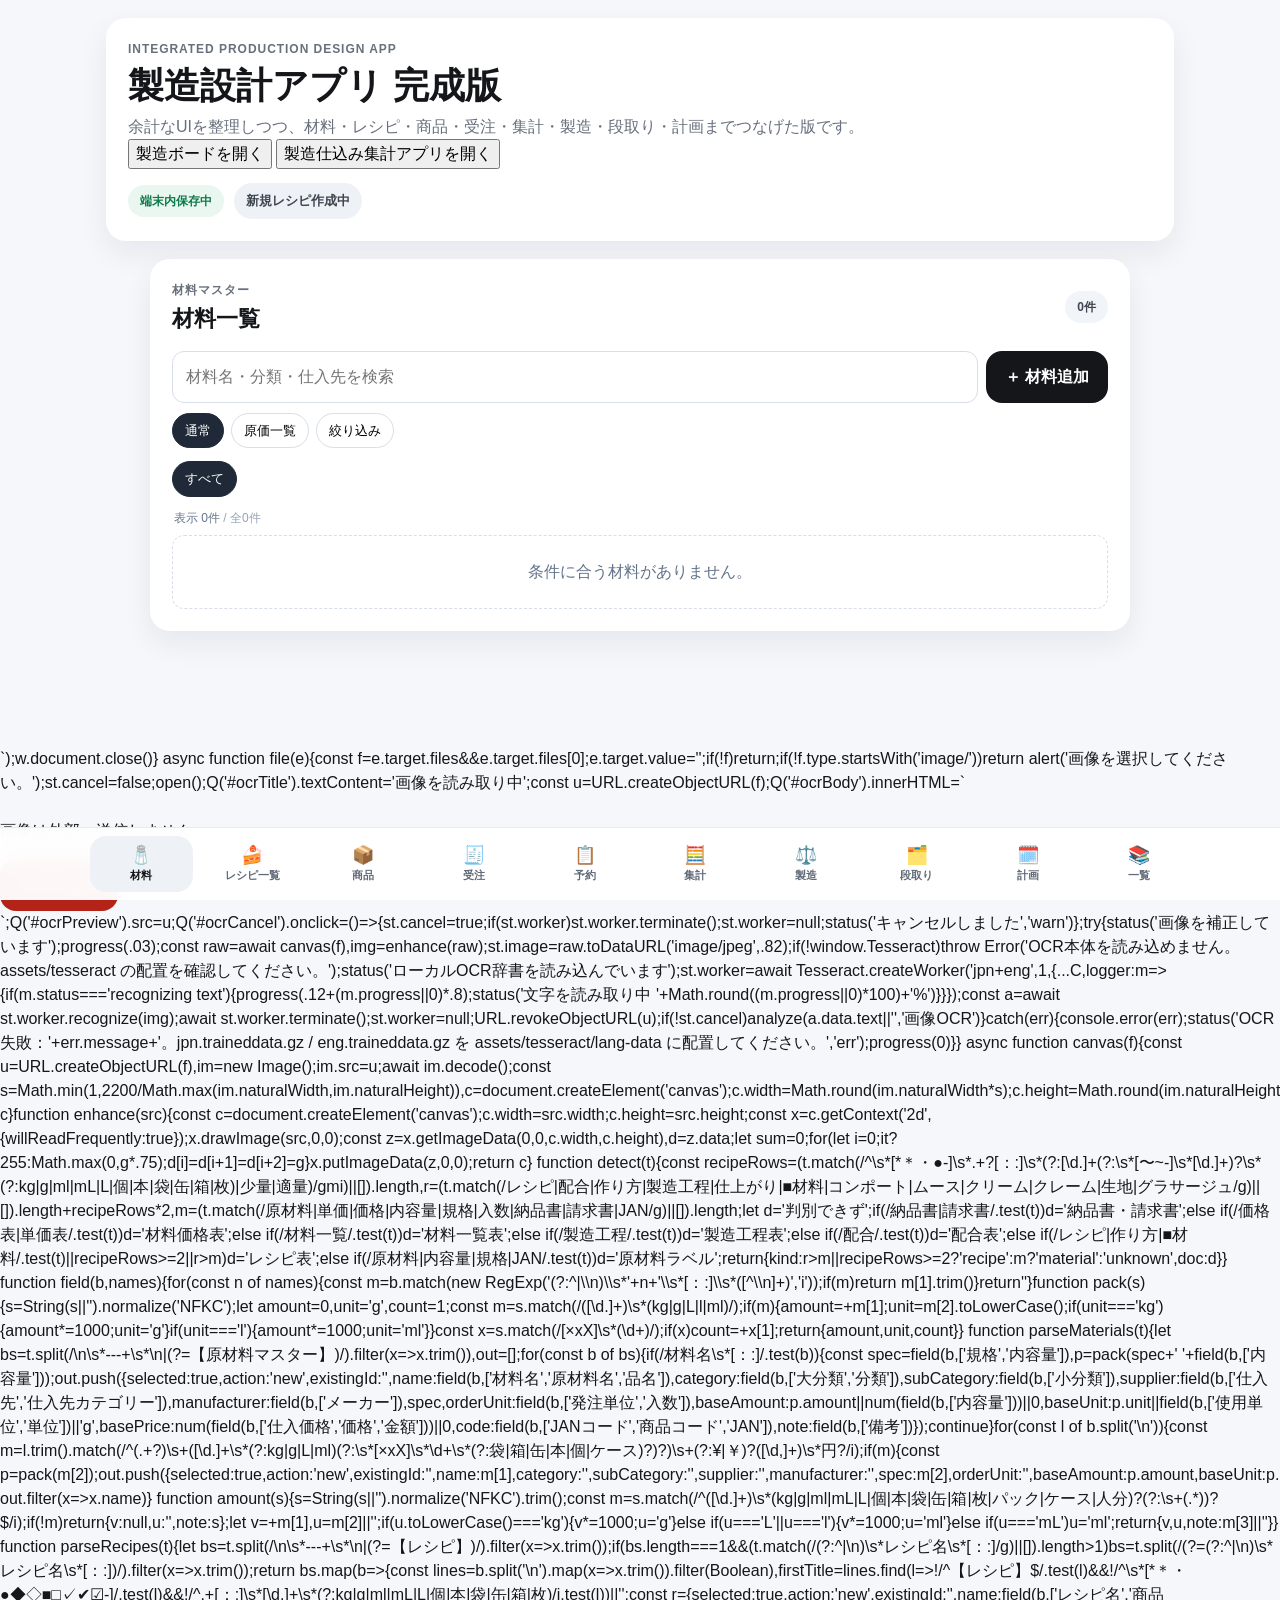
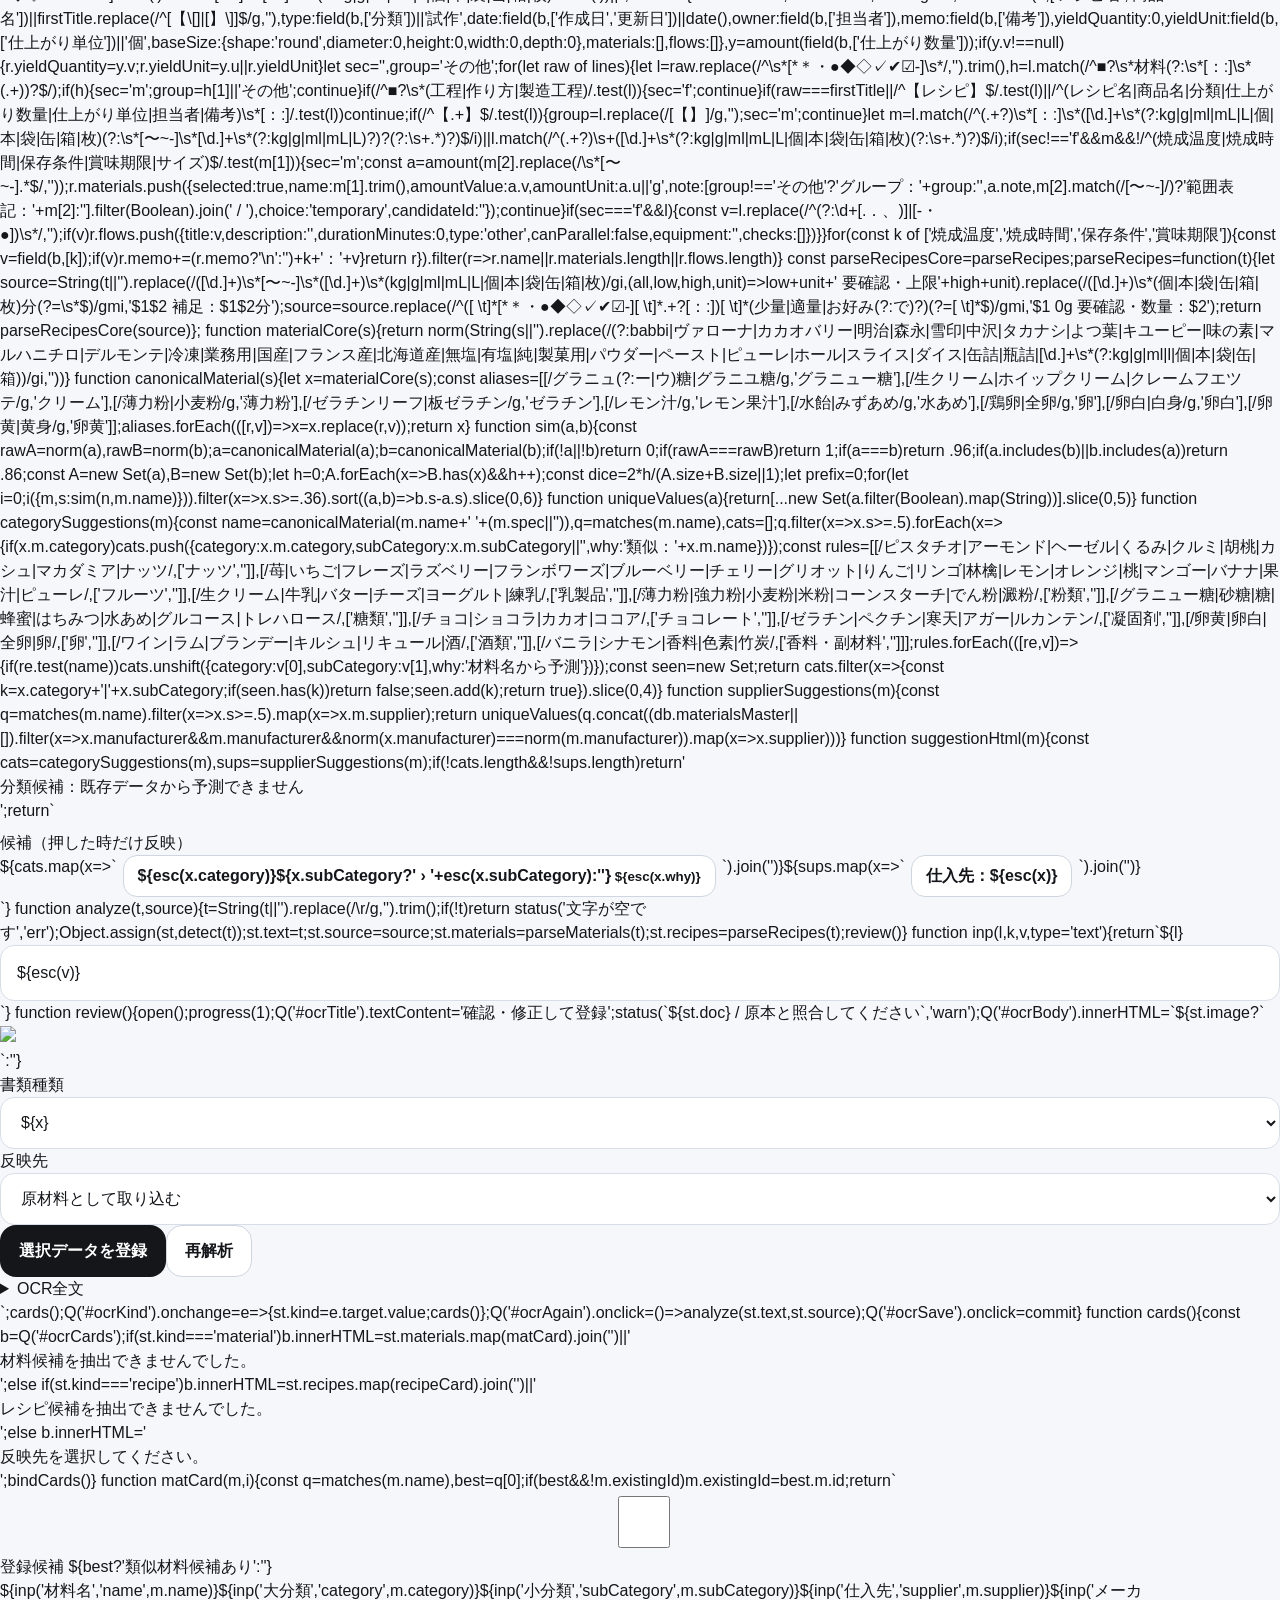
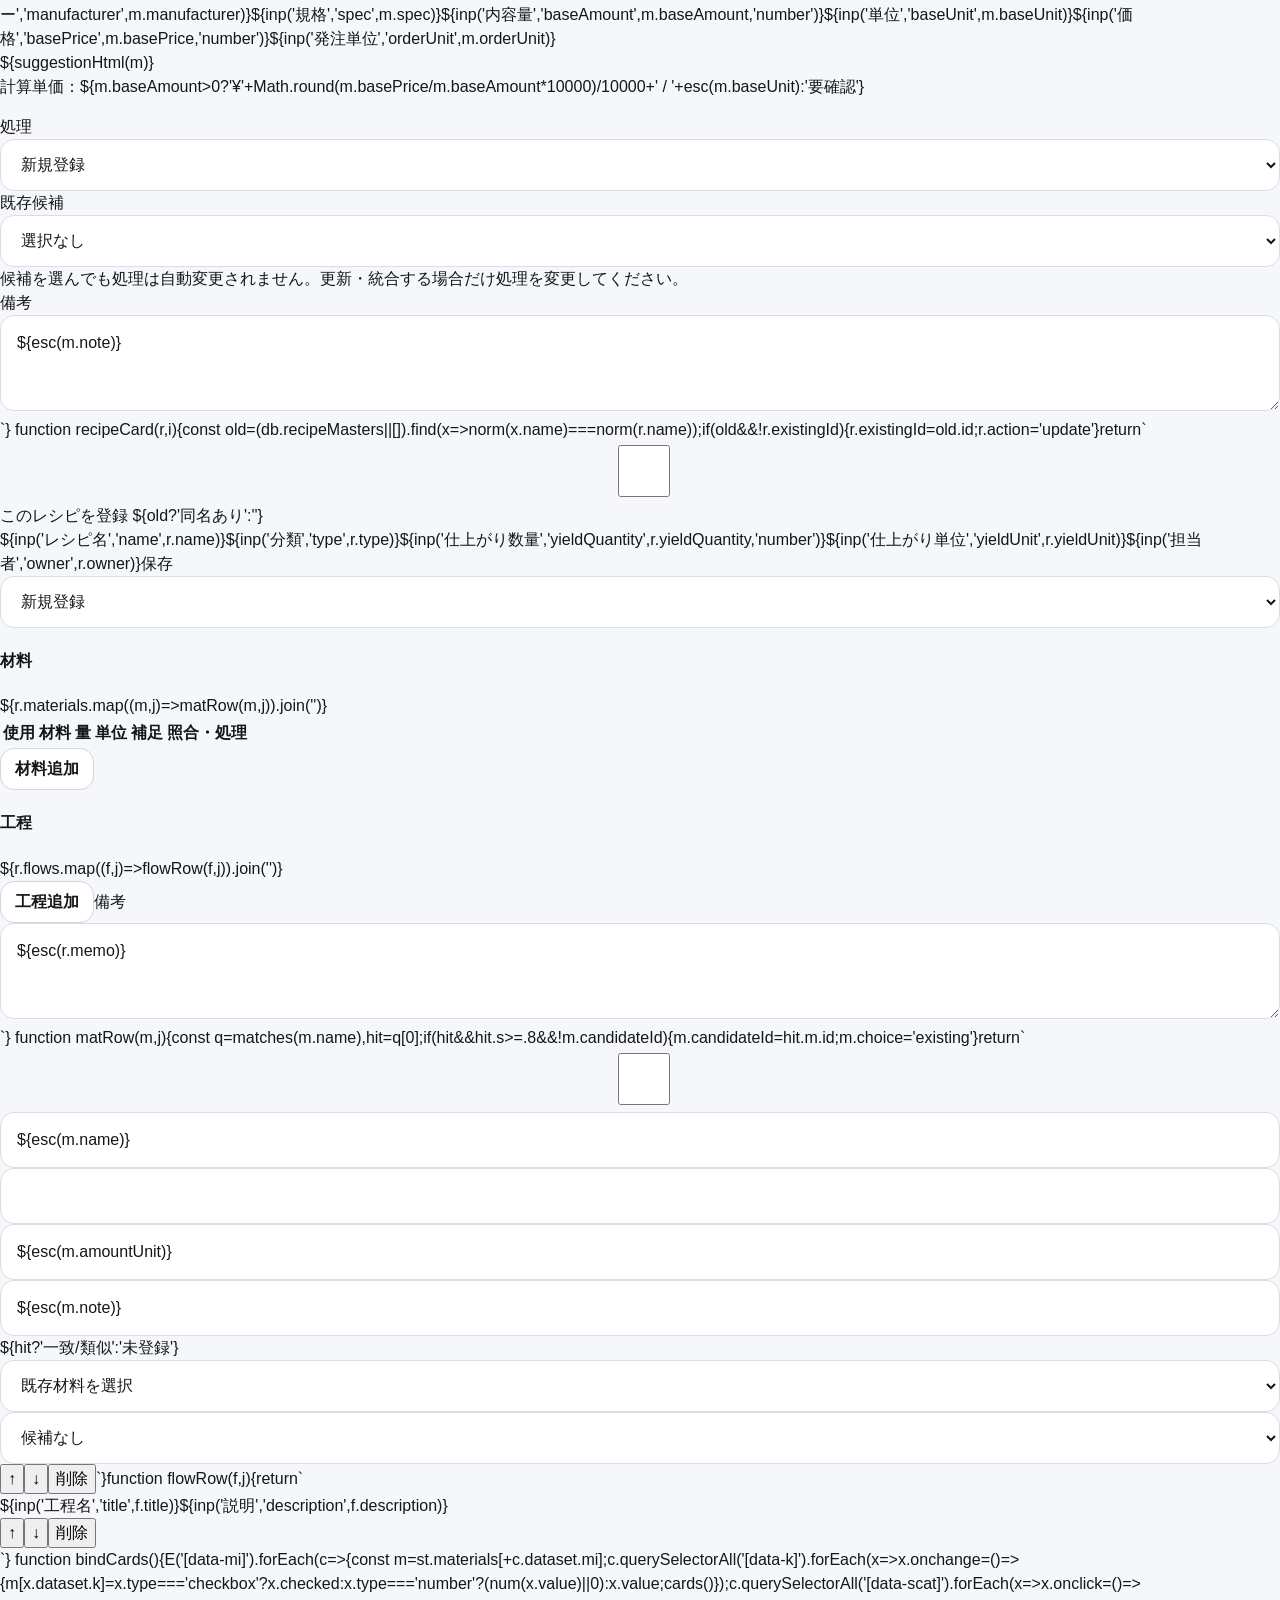
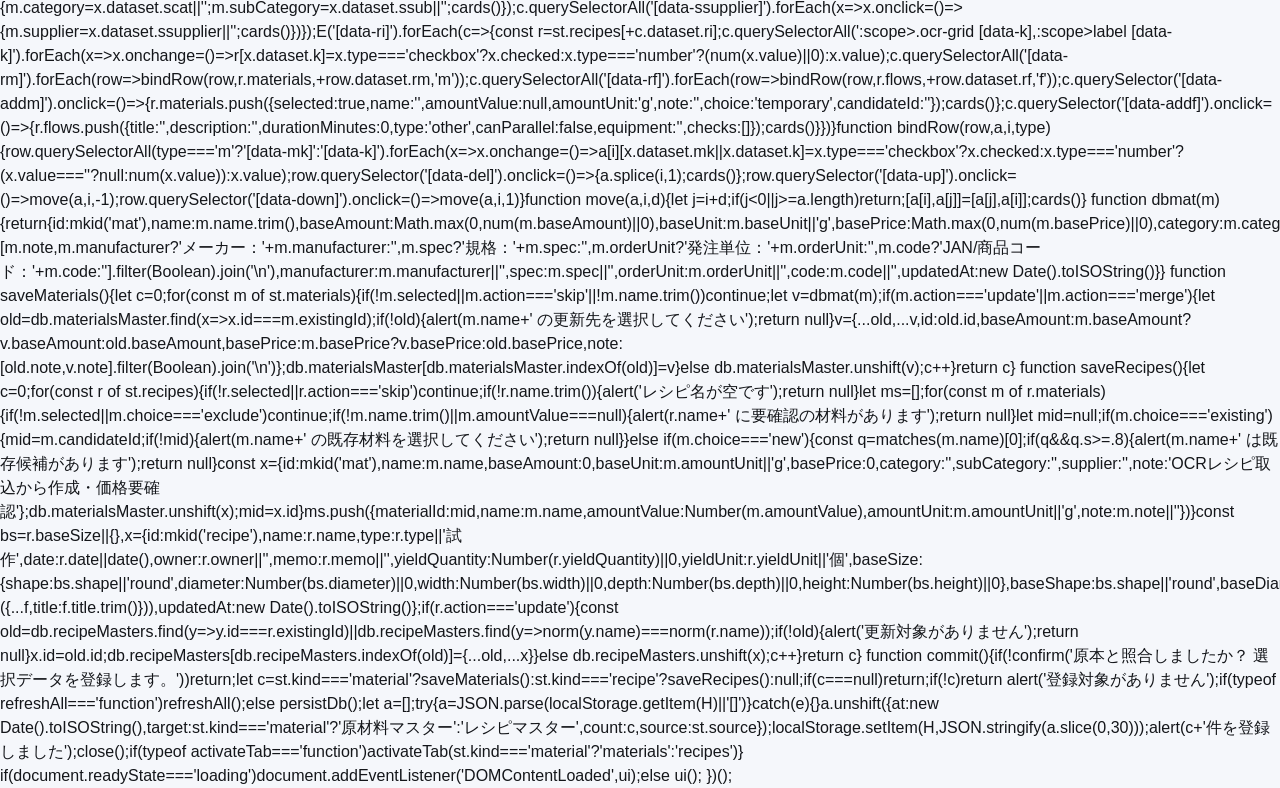
==== index.html @ 1a6e101f "Update index.html" ====
<!DOCTYPE html>

<html lang="ja">
<head>
<meta charset="utf-8"/>
<meta content="width=device-width, initial-scale=1, viewport-fit=cover" name="viewport"/>
<title>製造設計アプリ 完成版</title>
<link href="./assets/css/style.css" rel="stylesheet"/>
<style id="material-master-ui-v2">
.material-master-card{max-width:980px;margin:0 auto}.material-toolbar{display:grid;gap:10px;margin:12px 0 8px}.material-toolbar-top{display:grid;grid-template-columns:minmax(0,1fr) auto;gap:8px}.material-search{width:100%;min-height:44px;border:1px solid var(--line,#d8dee8);border-radius:12px;padding:0 13px;font:inherit;background:#fff}.material-add-btn{white-space:nowrap}.material-quick-row{display:flex;gap:7px;overflow-x:auto;padding-bottom:2px}.material-mode-btn,.material-filter-toggle,.material-category-chip{border:1px solid var(--line,#d8dee8);background:#fff;border-radius:999px;padding:7px 12px;font:inherit;font-size:13px;white-space:nowrap}.material-mode-btn.is-active,.material-category-chip.is-active{background:#1f2937;color:#fff;border-color:#1f2937}.material-category-chips{display:flex;gap:6px;overflow-x:auto;padding:1px 0 4px;-webkit-overflow-scrolling:touch}.material-advanced-filters{display:grid;grid-template-columns:repeat(3,minmax(0,1fr));gap:8px;padding:10px;border:1px solid var(--line,#d8dee8);border-radius:12px;background:#f8fafc}.material-advanced-filters.is-hidden{display:none}.material-result-line{min-height:22px;font-size:12px;color:#64748b;margin:4px 2px}.material-compact-list{display:grid;gap:5px}.material-compact-row{display:grid;grid-template-columns:minmax(0,1fr) auto auto;align-items:center;gap:8px;min-height:42px;padding:7px 8px 7px 11px;border:1px solid var(--line,#e2e8f0);border-radius:10px;background:#fff;cursor:pointer}.material-compact-row:active{background:#f8fafc}.material-row-name{min-width:0;font-weight:700;font-size:14px;overflow:hidden;text-overflow:ellipsis;white-space:nowrap}.material-row-cost{font-size:12px;font-variant-numeric:tabular-nums;color:#475569;text-align:right;white-space:nowrap}.material-compact-row.cost-mode .material-row-cost{font-size:14px;font-weight:800;color:#111827}.material-delete-btn{border:0;background:transparent;color:#b91c1c;font:inherit;font-size:12px;padding:7px 5px;cursor:pointer}.material-editor-modal{display:none;position:fixed;inset:0;z-index:9000}.material-editor-modal.is-open{display:block}.material-editor-backdrop{position:absolute;inset:0;background:rgba(15,23,42,.48)}.material-editor-sheet{position:absolute;left:0;right:0;bottom:0;margin:0 auto;width:min(720px,100%);max-height:88vh;overflow:auto;border-radius:20px 20px 0 0;padding:16px 16px calc(20px + env(safe-area-inset-bottom));box-sizing:border-box;box-shadow:0 -14px 35px rgba(15,23,42,.18)}.material-editor-head{display:flex;justify-content:space-between;gap:10px;align-items:flex-start;position:sticky;top:-16px;z-index:2;background:inherit;padding:16px 0 8px}.material-editor-actions{display:grid;grid-template-columns:1fr 1fr;gap:8px;position:sticky;bottom:calc(-20px - env(safe-area-inset-bottom));background:inherit;padding:10px 0 calc(20px + env(safe-area-inset-bottom));margin-top:8px}.material-empty{padding:24px;text-align:center;color:#64748b;border:1px dashed var(--line,#d8dee8);border-radius:12px}.material-cost-missing{color:#b45309}.material-count-muted{color:#94a3b8}.material-master-heading{align-items:center}@media(max-width:640px){.material-toolbar-top{grid-template-columns:1fr}.material-add-btn{width:100%}.material-advanced-filters{grid-template-columns:1fr}.material-compact-row{grid-template-columns:minmax(0,1fr) auto auto}.material-editor-sheet{max-height:92vh}}
</style>
<style id="recipe-master-ui-v2">
.recipe-list-card{max-width:980px;margin:0 auto;grid-column:1/-1}.recipe-toolbar{display:grid;gap:10px;margin:12px 0 8px}.recipe-toolbar-top{display:grid;grid-template-columns:minmax(0,1fr) auto;gap:8px}.recipe-search{width:100%;min-height:44px;border:1px solid var(--line,#d8dee8);border-radius:12px;padding:0 13px;font:inherit;background:#fff}.recipe-add-btn{white-space:nowrap}.recipe-type-chips{display:flex;gap:6px;overflow-x:auto;padding:1px 0 4px;-webkit-overflow-scrolling:touch}.recipe-type-chip,.recipe-filter-toggle{border:1px solid var(--line,#d8dee8);background:#fff;border-radius:999px;padding:7px 12px;font:inherit;font-size:13px;white-space:nowrap}.recipe-type-chip.is-active{background:#1f2937;color:#fff;border-color:#1f2937}.recipe-advanced-filters{display:grid;grid-template-columns:repeat(4,minmax(0,1fr));gap:8px;padding:10px;border:1px solid var(--line,#d8dee8);border-radius:12px;background:#f8fafc}.recipe-advanced-filters.is-hidden{display:none}.recipe-result-line{min-height:22px;font-size:12px;color:#64748b;margin:4px 2px}.recipe-compact-list{display:grid;gap:5px}.recipe-compact-row{display:grid;grid-template-columns:minmax(0,1fr) auto auto;align-items:center;gap:8px;min-height:48px;padding:7px 8px 7px 11px;border:1px solid var(--line,#e2e8f0);border-radius:10px;background:#fff;cursor:pointer}.recipe-compact-row:active{background:#f8fafc}.recipe-row-main{min-width:0}.recipe-row-name{font-weight:750;font-size:14px;overflow:hidden;text-overflow:ellipsis;white-space:nowrap}.recipe-row-meta{font-size:11px;color:#64748b;overflow:hidden;text-overflow:ellipsis;white-space:nowrap;margin-top:2px}.recipe-row-cost{font-size:12px;font-variant-numeric:tabular-nums;color:#334155;text-align:right;white-space:nowrap}.recipe-delete-btn{border:0;background:transparent;color:#b91c1c;font:inherit;font-size:12px;padding:7px 5px;cursor:pointer}.recipe-empty{padding:24px;text-align:center;color:#64748b;border:1px dashed var(--line,#d8dee8);border-radius:12px}.recipe-count-muted{color:#94a3b8}.recipe-dup-badge{display:inline-block;margin-left:6px;padding:1px 5px;border-radius:999px;background:#fff7ed;color:#c2410c;font-size:10px;font-weight:700}.recipe-editor-modal{display:none;position:fixed;inset:0;z-index:9050}.recipe-editor-modal.is-open{display:block}.recipe-editor-backdrop{position:absolute;inset:0;background:rgba(15,23,42,.52)}.recipe-editor-sheet{position:absolute;left:0;right:0;bottom:0;margin:0 auto;width:min(920px,100%);max-height:94vh;overflow:auto;border-radius:20px 20px 0 0;padding:14px 14px calc(22px + env(safe-area-inset-bottom));box-sizing:border-box;background:var(--bg,#f6f7f9);box-shadow:0 -14px 35px rgba(15,23,42,.2)}.recipe-editor-head{display:flex;align-items:flex-start;justify-content:space-between;gap:10px;position:sticky;top:-14px;z-index:5;background:var(--bg,#f6f7f9);padding:14px 0 10px}.recipe-editor-body{display:grid;grid-template-columns:repeat(2,minmax(0,1fr));gap:12px}.recipe-editor-body>.card:nth-child(3){grid-column:1/-1}.recipe-editor-body>.card{margin:0}.recipe-editor-title{min-width:0}.recipe-editor-title h2{overflow:hidden;text-overflow:ellipsis;white-space:nowrap;max-width:65vw}.recipe-modal-close{white-space:nowrap}@media(max-width:720px){.recipe-toolbar-top{grid-template-columns:1fr}.recipe-add-btn{width:100%}.recipe-advanced-filters{grid-template-columns:1fr 1fr}.recipe-editor-body{grid-template-columns:1fr}.recipe-editor-body>.card:nth-child(3){grid-column:auto}.recipe-compact-row{grid-template-columns:minmax(0,1fr) auto auto}.recipe-editor-sheet{max-height:96vh;padding-left:10px;padding-right:10px}.recipe-editor-title h2{max-width:68vw}}@media(max-width:430px){.recipe-advanced-filters{grid-template-columns:1fr}.recipe-row-cost{font-size:11px}}
</style>
<style id="recipe-v5-force-css">
[data-tab="recipes"] .recipe-mode-note{display:inline-block;margin-top:6px;padding:4px 8px;border-radius:999px;background:#e8f1ff;color:#2457a6;font-size:11px;font-weight:700}
[data-tab="recipes"] .recipe-list-card{display:block!important;width:100%!important;max-width:none!important}
#recipeEditorModal:not(.is-open){display:none!important}
#recipeEditorModal.is-open{display:block!important}
@media(max-width:720px){[data-tab="recipes"] .section-heading{align-items:flex-start}.recipe-row-meta{white-space:normal}.recipe-compact-row{grid-template-columns:minmax(0,1fr) auto}.recipe-delete-btn{grid-column:2;grid-row:1/3}.recipe-row-cost{grid-column:1;justify-self:start}}
</style><style id="recipe-material-nav-v6-style">
/* v6: レシピ編集全体は通常表示、材料の追加/編集だけナビ化 */
[data-tab="recipes"] .layout-grid.two-cols{align-items:start}
.recipe-material-compact-list{display:grid;gap:4px}
.recipe-material-row{display:grid;grid-template-columns:minmax(0,1fr) auto auto auto;gap:8px;align-items:center;min-height:40px;padding:5px 7px 5px 10px;border:1px solid var(--line,#e2e8f0);border-radius:9px;background:#fff;cursor:pointer}
.recipe-material-row:active{background:#f8fafc}
.recipe-material-name{min-width:0;font-size:14px;font-weight:750;overflow:hidden;text-overflow:ellipsis;white-space:nowrap}
.recipe-material-amount,.recipe-material-cost{font-size:12px;white-space:nowrap;color:#475569;font-variant-numeric:tabular-nums}
.recipe-material-delete{border:0;background:transparent;color:#b91c1c;font:inherit;font-size:11px;padding:6px 4px;cursor:pointer}
.recipe-material-nav{display:none;position:fixed;inset:0;z-index:9300;background:var(--bg,#f6f7f9);overflow:auto;-webkit-overflow-scrolling:touch}
.recipe-material-nav.is-open{display:block}
.recipe-material-nav-sheet{width:min(680px,100%);min-height:100%;margin:0 auto;padding:0 12px calc(24px + env(safe-area-inset-bottom));box-sizing:border-box;background:var(--bg,#f6f7f9)}
.recipe-material-nav-head{position:sticky;top:0;z-index:4;display:grid;grid-template-columns:auto 1fr;align-items:center;gap:10px;padding:10px 0 9px;background:var(--bg,#f6f7f9);border-bottom:1px solid var(--line,#e2e8f0)}
.recipe-material-nav-head h2{margin:0;font-size:18px}
.recipe-material-nav-kicker{font-size:11px;color:#64748b;margin-bottom:1px}
.recipe-material-nav-back{border:1px solid var(--line,#d8dee8);background:#fff;border-radius:10px;min-height:38px;padding:0 11px;font:inherit;font-weight:700}
#recipeMaterialNav #recipeMaterialFormCard{display:block!important;margin:12px 0 0;padding:12px;border-radius:12px}
#recipeMaterialNav .stack-form{gap:10px}
#recipeMaterialNav .field{margin:0}
#recipeMaterialNav .inline-actions{position:sticky;bottom:0;margin:10px -12px -12px;padding:10px 12px calc(10px + env(safe-area-inset-bottom));background:linear-gradient(to bottom,rgba(246,247,249,.92),var(--bg,#f6f7f9) 30%)}
@media(max-width:720px){
  [data-tab="recipes"] .layout-grid.two-cols{grid-template-columns:1fr}
  .recipe-material-row{grid-template-columns:minmax(0,1fr) auto auto auto;gap:6px;min-height:38px;padding:4px 6px 4px 9px}
  .recipe-material-name{font-size:13.5px}.recipe-material-amount,.recipe-material-cost{font-size:11.5px}
}
@media(max-width:390px){.recipe-material-cost{display:none}}
</style><style id="v9-flow-style">
[data-tab="orders"] .layout-grid,[data-tab="reservations"] .layout-grid{grid-template-columns:1fr!important}
#orderListCardV9,#reservationListCardV9{order:1}#orderEditorCardV9,#reservationImportCardV9{order:2}.v9-collapsible.is-hidden{display:none!important}.v9-legacy-filter{display:none!important}
.v9-toolbar{display:grid;gap:8px;margin:8px 0 6px}.v9-search{width:100%;min-height:44px;border:1px solid var(--line,#d9e0ea);border-radius:13px;padding:9px 12px;font:inherit;background:#fff}.v9-chips{display:flex;gap:6px;overflow-x:auto;padding:1px 0 3px;scrollbar-width:none}.v9-chips::-webkit-scrollbar{display:none}.v9-chip{flex:0 0 auto;border:1px solid var(--line,#d9e0ea);background:#fff;border-radius:999px;padding:7px 11px;font-weight:800;font-size:12px}.v9-chip.is-active{background:#111827;color:#fff;border-color:#111827}.v9-resultline{font-size:12px;color:var(--muted,#657080);margin-bottom:7px}
.v9-row{display:grid;grid-template-columns:minmax(0,1fr) auto;gap:4px 8px;align-items:center;border-bottom:1px solid var(--line,#e5e7eb);padding:9px 2px;cursor:pointer}.v9-row:last-child{border-bottom:0}.v9-row-title{font-weight:850;white-space:nowrap;overflow:hidden;text-overflow:ellipsis}.v9-row-meta,.v9-row-sub{font-size:12px;color:var(--muted,#657080);white-space:nowrap;overflow:hidden;text-overflow:ellipsis}.v9-row-badge{font-size:11px;padding:4px 7px;border-radius:999px;background:#eef2f7;white-space:nowrap}.v9-row-badge.warn{background:#fff4d6}.v9-delete{border:0;background:transparent;color:#c2251b;font-weight:800;padding:8px}
.v9-sheet{position:fixed;inset:0;z-index:10050;display:none}.v9-sheet.is-open{display:block}.v9-sheet-backdrop{position:absolute;inset:0;background:rgba(15,23,42,.35)}.v9-sheet-panel{position:absolute;left:0;right:0;bottom:0;max-height:88vh;overflow:auto;background:#fff;border-radius:22px 22px 0 0;padding:12px 14px calc(18px + env(safe-area-inset-bottom));box-shadow:0 -8px 30px rgba(0,0,0,.13)}.v9-sheet-head{display:flex;align-items:center;gap:10px;position:sticky;top:-12px;background:#fff;padding:8px 0 10px;z-index:2}.v9-back{border:0;background:#eef2f7;border-radius:999px;padding:8px 11px;font-weight:800}.v9-detail-block{border:1px solid var(--line,#e5e7eb);border-radius:14px;padding:10px;margin:8px 0}.v9-detail-grid{display:grid;grid-template-columns:78px 1fr;gap:6px 8px;font-size:13px}.v9-detail-grid b{color:var(--muted,#657080)}.v9-item-line{display:grid;grid-template-columns:minmax(0,1fr) auto;gap:6px;align-items:center;padding:8px 0;border-top:1px solid #eef0f3}.v9-link-btn{border:1px solid var(--line,#d9e0ea);background:#fff;border-radius:10px;padding:7px 9px;font-weight:800}.v9-master-results{margin-top:8px}.v9-master-row{width:100%;text-align:left;border:0;border-bottom:1px solid #eef0f3;background:#fff;padding:11px 4px}.v9-master-row strong{display:block}.v9-master-row small{color:var(--muted,#657080)}
.aggregate-link-controls{display:none!important}.aggregate-link-row{padding:9px}.aggregate-link-types{display:none!important}.aggregate-link-row::after{content:'タップしてマスターを選択';display:block;margin-top:7px;font-size:12px;font-weight:800;color:#2563eb}.aggregate-link-row{cursor:pointer}
@media(min-width:760px){.v9-sheet-panel{max-width:620px;left:50%;transform:translateX(-50%)}}
</style></head>
<body>
<div class="app-shell">
<header class="page-header">
<div>
<p class="eyebrow">Integrated Production Design App</p>
<h1>製造設計アプリ 完成版</h1>
<p class="lead">余計なUIを整理しつつ、材料・レシピ・商品・受注・集計・製造・段取り・計画までつなげた版です。</p>
<button onclick="location.href='manufacturing-board.html'">
  製造ボードを開く
</button>
<button onclick="location.href='prep-calculator.html'">
  製造仕込み集計アプリを開く
</button>
</div>
<div class="status-line">
<span class="badge badge-success" id="storageStatus">端末内保存中</span>
<span class="current-editing" id="currentEditingLabel">新規レシピ作成中</span>
</div>
</header>
<section class="tab-panel is-active" data-tab="materials">
<section class="card material-master-card">
<div class="section-heading material-master-heading">
<div>
<p class="section-kicker">材料マスター</p>
<h2>材料一覧</h2>
</div>
<span class="badge" id="materialsMasterCountBadge">0件</span>
</div>
<div class="material-toolbar">
<div class="material-toolbar-top">
<input class="material-search" id="materialSearchInput" placeholder="材料名・分類・仕入先を検索" type="search"/>
<button class="btn btn-primary material-add-btn" id="openNewMaterialBtn" type="button">＋ 材料追加</button>
</div>
<div class="material-quick-row">
<button class="material-mode-btn is-active" data-material-mode="normal" type="button">通常</button>
<button class="material-mode-btn" data-material-mode="cost" type="button">原価一覧</button>
<button class="material-filter-toggle" id="materialFilterToggleBtn" type="button">絞り込み</button>
</div>
<div class="material-category-chips" id="materialCategoryChips"></div>
<div class="material-advanced-filters is-hidden" id="materialAdvancedFilters">
<label class="field">
<span class="field-label">仕入先</span>
<select id="materialSupplierFilter"><option value="">すべて</option></select>
</label>
<label class="field">
<span class="field-label">原価</span>
<select id="materialPriceFilter">
<option value="all">すべて</option>
<option value="missing">原価未入力</option>
<option value="1000">換算原価 1,000円以上</option>
<option value="5000">換算原価 5,000円以上</option>
<option value="10000">換算原価 10,000円以上</option>
</select>
</label>
<label class="field">
<span class="field-label">並び順</span>
<select id="materialSortSelect">
<option value="name">名前順</option>
<option value="price-desc">原価が高い順</option>
<option value="price-asc">原価が安い順</option>
<option value="category">カテゴリー順</option>
</select>
</label>
<button class="btn btn-secondary" id="clearMaterialFiltersBtn" type="button">絞り込みをクリア</button>
</div>
</div>
<div class="material-result-line" id="materialResultLine"></div>
<div class="material-compact-list" id="materialsMasterList"></div>
</section>
<div aria-hidden="true" class="material-editor-modal" id="materialEditorModal">
<div class="material-editor-backdrop" id="materialEditorBackdrop"></div>
<section aria-labelledby="materialEditorTitle" aria-modal="true" class="card material-editor-sheet" role="dialog">
<div class="material-editor-head">
<div>
<p class="section-kicker">材料マスター</p>
<h2 id="materialEditorTitle">材料編集</h2>
</div>
<button class="btn btn-secondary btn-inline" id="closeMaterialEditorBtn" type="button">閉じる</button>
</div>
<div class="stack-form material-editor-form">
<label class="field"><span class="field-label">材料名</span><input id="matName" type="text"/></label>
<div class="micro-row">
<label class="field"><span class="field-label">規格量</span><input id="matBaseAmount" min="0" step="0.01" type="number"/></label>
<label class="field"><span class="field-label">単位</span><select id="matBaseUnit">
<option>g</option><option>kg</option><option>ml</option><option>L</option><option>個</option><option>枚</option><option>本</option><option>pc</option><option>袋</option>
</select></label>
</div>
<label class="field"><span class="field-label">規格価格</span><input id="matBasePrice" min="0" step="0.01" type="number"/></label>
<label class="field"><span class="field-label">カテゴリ</span><input id="matCategory" type="text"/></label>
<label class="field"><span class="field-label">サブカテゴリ</span><input id="matSubCategory" type="text"/></label>
<label class="field"><span class="field-label">仕入先</span><input id="matSupplier" type="text"/></label>
<label class="field"><span class="field-label">メモ</span><textarea id="matNote"></textarea></label>
</div>
<div class="material-editor-actions">
<button class="btn btn-primary" id="saveMaterialMasterBtn" type="button">保存</button>
<button class="btn btn-secondary" id="newMaterialMasterBtn" type="button">入力をクリア</button>
</div>
</section>
</div>
</section>
<section class="tab-panel" data-tab="recipes">
<div class="layout-grid two-cols">
<section class="card recipe-list-card">
<div class="section-heading">
<div>
<p class="section-kicker">レシピマスター</p>
<h2>レシピ一覧</h2>
</div><span class="badge" id="recipeCountBadge">0件</span>
</div>
<div class="recipe-toolbar">
<div class="recipe-toolbar-top">
<input class="recipe-search" id="recipeSearchInput" placeholder="レシピ名・材料・工程を検索" type="search"/>
<button class="btn btn-primary recipe-add-btn" id="openNewRecipeBtn" type="button">＋ レシピ追加</button>
</div>
<div style="display:flex;gap:7px;align-items:center;overflow-x:auto">
<div class="recipe-type-chips" id="recipeTypeChips" style="flex:1"></div>
<button class="recipe-filter-toggle" id="recipeFilterToggleBtn" type="button">絞り込み</button>
</div>
<div class="recipe-advanced-filters is-hidden" id="recipeAdvancedFilters">
<label class="field"><span class="field-label">材料カテゴリー</span><select id="recipeMaterialCategoryFilter"><option value="">すべて</option></select></label>
<label class="field"><span class="field-label">出来高単位</span><select id="recipeYieldUnitFilter"><option value="">すべて</option></select></label>
<label class="field"><span class="field-label">工程</span><select id="recipeFlowFilter"><option value="all">すべて</option><option value="with">工程あり</option><option value="without">工程なし</option></select></label>
<label class="field"><span class="field-label">関連商品</span><select id="recipeProductFilter"><option value="">すべて</option></select></label>
<label class="field"><span class="field-label">並び順</span><select id="recipeSortSelect"><option value="name">名前順</option><option value="updated-desc">更新が新しい順</option><option value="cost-desc">原価が高い順</option><option value="cost-asc">原価が安い順</option></select></label>
<button class="btn btn-secondary" id="clearRecipeFiltersBtn" type="button">絞り込みをクリア</button>
</div>
</div>
<div class="recipe-result-line" id="recipeResultLine"></div>
<div class="recipe-compact-list" id="recipeMasterList"></div>
</section>
<section class="card">
<div class="section-heading">
<div>
<p class="section-kicker">レシピ</p>
<h2>基本情報</h2>
</div>
<div class="sub-card">
<button class="btn btn-secondary" id="toggleRecipeCalcBtn" type="button">
    レシピ換算ナビ
  </button>
<div class="stack-form is-hidden" id="recipeCalcPanel" style="margin-top:14px;">
<label class="field">
<span class="field-label">作りたい形状</span>
<select id="recipeCalcTargetShape">
<option value="round">丸</option>
<option value="rectangle">四角</option>
</select>
</label>
<div class="micro-row" id="recipeCalcRoundRow">
<label class="field">
<span class="field-label">直径(mm)</span>
<input id="recipeCalcTargetDiameter" type="number"/>
</label>
<label class="field">
<span class="field-label">高さ(mm)</span>
<input id="recipeCalcTargetHeight" type="number"/>
</label>
</div>
<div class="micro-row is-hidden" id="recipeCalcRectangleRow">
<label class="field">
<span class="field-label">横幅(mm)</span>
<input id="recipeCalcTargetWidth" type="number"/>
</label>
<label class="field">
<span class="field-label">奥行(mm)</span>
<input id="recipeCalcTargetDepth" type="number"/>
</label>
<label class="field">
<span class="field-label">高さ（ｍｍ）</span>
<input id="recipeCalcTargetRectHeight" type="number"/>
</label>
</div>
<label class="field">
<span class="field-label">必要数量</span>
<input id="recipeCalcQuantity" min="0" step="0.01" type="number" value="1"/>
</label>
<button class="btn btn-primary" id="runRecipeCalcBtn" type="button">
      換算する
    </button>
<div class="empty-box" id="recipeCalcResult">
      換算結果がここに出ます。
    </div>
</div>
</div>
</div>
<div class="stack-form">
<label class="field"><span class="field-label">名称</span><input id="recipeName" type="text"/></label>
<label class="field"><span class="field-label">区分</span><select id="recipeType">
<option>試作</option>
<option>仕込み</option>
<option>試作＋仕込み</option>
</select></label>
<label class="field"><span class="field-label">日付</span><input id="recipeDate" type="date"/></label>
<label class="field"><span class="field-label">担当</span><input id="recipeOwner" type="text"/></label>
<div class="micro-row">
<label class="field">
<span class="field-label">出来高数量</span>
<input id="recipeYieldQuantity" min="0" step="0.01" type="number"/>
</label>
<label class="field">
<span class="field-label">出来高単位</span>
<select id="recipeYieldUnit">
<option>個</option>
<option>台</option>
<option>人前</option>
<option>箱</option>
<option>本</option>
<option>枚</option>
<option>g</option>
<option>kg</option>
<option>ml</option>
<option>L</option>
<option>バット</option>
<option>ボウル</option>
<option>シート</option>
<option>自由入力</option>
</select>
</label>
</div>
<label class="field">
<span class="field-label">基準形状</span>
<select id="recipeBaseShape">
<option value="round">丸</option>
<option value="rectangle">四角</option>
</select>
</label>
<div class="micro-row" id="recipeRoundSizeRow">
<label class="field">
<span class="field-label">基準直径(mm)</span>
<input id="recipeBaseDiameter" placeholder="例：210" type="number"/>
</label>
</div>
<div class="micro-row is-hidden" id="recipeRectangleSizeRow">
<label class="field">
<span class="field-label">基準横幅(mm)</span>
<input id="recipeBaseWidth" placeholder="例：45" type="number"/>
</label>
<label class="field">
<span class="field-label">基準奥行(mm)</span>
<input id="recipeBaseDepth" placeholder="例：110" type="number"/>
</label>
</div>
<label class="field">
<span class="field-label" id="recipeBaseHeightLabel">基準高さ(mm)</span>
<input id="recipeBaseHeight" placeholder="例：65" type="number"/>
</label>
<label class="field is-hidden" id="recipeYieldCustomField">
<span class="field-label">自由入力単位</span>
<input id="recipeYieldCustomUnit" placeholder="例：7号1台分 / バット1枚分 / ホテルパン1枚分" type="text"/>
</label>
<label class="field"><span class="field-label">メモ</span><textarea id="recipeMemo"></textarea></label>
</div>
<div class="sub-card">
<div class="inline-actions"><button class="btn btn-primary" id="saveRecipeBtn" type="button">レシピ保存</button><button class="btn btn-secondary" id="newRecipeBtn" type="button">新規</button><span class="badge" id="recipeCostLabel">原価: -</span></div>
</div>
</section><section class="card">
<div class="section-heading">
<div>
<p class="section-kicker">材料</p>
<h2>配合</h2>
</div><button class="btn btn-secondary btn-inline" id="addRecipeMaterialBtn" type="button">材料追加</button>
</div>
<div class="list" id="recipeMaterialsList"></div>
<p class="helper-text" id="recipeMaterialsEmpty">まだ材料がありません。</p>
</section><section class="card" style="grid-column:1 / -1;">
<div class="section-heading">
<div>
<p class="section-kicker">工程</p>
<h2>標準フロー</h2>
</div><button class="btn btn-secondary btn-inline" id="addFlowBtn" type="button">工程追加</button>
</div>
<div class="list" id="flowList"></div>
<p class="helper-text" id="flowEmpty">まだ工程がありません。</p>
<div class="sub-card is-hidden" id="flowFormCard">
<div class="stack-form">
<label class="field"><span class="field-label">工程名</span><input id="flowTitle" type="text"/></label>
<label class="field"><span class="field-label">説明</span><input id="flowDescription" type="text"/></label>
<label class="field"><span class="field-label">所要時間（分）</span><input id="flowDurationMinutes" min="0" step="1" type="number"/></label>
<label class="field"><span class="field-label">工程タイプ</span><select id="flowType">
<option value="prep">prep</option>
<option value="mix">mix</option>
<option value="shape">shape</option>
<option value="rest">rest</option>
<option value="bake">bake</option>
<option value="cool">cool</option>
<option value="finish">finish</option>
<option value="other">other</option>
</select></label>
<label class="field"><span class="field-label">並行しやすい工程か</span><select id="flowCanParallel">
<option value="true">はい</option>
<option value="false">いいえ</option>
</select></label>
<label class="field"><span class="field-label">使用設備</span><input id="flowEquipment" type="text"/></label>
<label class="field"><span class="field-label">チェック項目（1行に1つ）</span><textarea id="flowChecks"></textarea></label>
<div class="inline-actions"><button class="btn btn-primary" id="saveFlowBtn" type="button">保存</button><button class="btn btn-secondary" id="cancelFlowBtn" type="button">キャンセル</button></div>
</div>
</div>
</section></div>
<div aria-hidden="true" class="recipe-material-nav" id="recipeMaterialNav"><section class="recipe-material-nav-sheet"><div class="recipe-material-nav-head"><button class="recipe-material-nav-back" id="recipeMaterialNavBack" type="button">← 戻る</button><div><div class="recipe-material-nav-kicker">配合</div><h2 id="recipeMaterialNavTitle">材料を追加</h2></div></div><div class="sub-card" id="recipeMaterialFormCard">
<div class="stack-form">
<label class="field"><span class="field-label">カテゴリで絞り込み</span><select id="recipeMaterialFilterCategory">
<option value="">すべて</option>
</select></label>
<label class="field"><span class="field-label">材料マスターから選択</span><select id="recipeMaterialSelect"></select></label>
<div class="micro-row">
<label class="field"><span class="field-label">数値</span><input id="recipeMaterialAmountValue" min="0" step="0.01" type="number"/></label>
<label class="field"><span class="field-label">単位</span><select id="recipeMaterialAmountUnit">
<option>g</option>
<option>kg</option>
<option>ml</option>
<option>L</option>
<option>個</option>
<option>%</option>
</select></label>
</div>
<label class="field"><span class="field-label">備考</span><input id="recipeMaterialNote" type="text"/></label>
<div class="inline-actions"><button class="btn btn-primary" id="saveRecipeMaterialBtn" type="button">保存</button><button class="btn btn-secondary" id="cancelRecipeMaterialBtn" type="button">キャンセル</button></div>
</div>
</div></section></div></section>
<section class="tab-panel" data-tab="products">
<div class="layout-grid two-cols">
<section class="card">
<div class="section-heading">
<div>
<p class="section-kicker">商品</p>
<h2>商品マスター</h2>
</div>
</div>
<div class="stack-form">
<label class="field"><span class="field-label">商品名</span><input id="productName" type="text"/></label>
<label class="field"><span class="field-label">区分</span><input id="productCategory" type="text"/></label>
<label class="field"><span class="field-label">単位</span><input id="productUnitLabel" type="text"/></label>
<label class="field">
<span class="field-label">商品タイプ</span>
<select id="productKind">
<option value="other">その他</option>
<option value="cake">ケーキ</option>
<option value="plateDessert">皿盛りデザート</option>
<option value="gift">ギフト</option>
<option value="afternoonTea">アフタヌーンティー</option>
</select>
</label>
<label class="field">
<span class="field-label">予約サイズを使う</span>
<select id="productUseReservationSize">
<option value="false">使わない</option>
<option value="true">使う</option>
</select>
</label>
<label class="field">
<span class="field-label">別名・予約名</span>
<textarea id="productAliases" placeholder="1行に1つ
例：ウェディングケーキ
例：婚礼ケーキ"></textarea>
</label>
<label class="field"><span class="field-label">メモ</span><textarea id="productNote"></textarea></label>
<label class="field">
<span class="field-label">売価</span>
<input id="productSalePrice" min="0" step="1" type="number"/>
</label>
<button class="btn btn-secondary" id="calcProductCostBtn" type="button">
              商品原価計算
            </button>
</div>
<div class="sub-card">
<div class="inline-actions"><button class="btn btn-primary" id="saveProductBtn" type="button">商品保存</button><button class="btn btn-secondary" id="newProductBtn" type="button">新規</button></div>
</div>
</section>
<section class="card">
<div class="section-heading">
<div>
<p class="section-kicker">構成要素</p>
<h2>商品の中身</h2>
</div><button class="btn btn-secondary btn-inline" id="addProductComponentBtn" type="button">構成追加</button>
</div>
<div class="list" id="productComponentsList"></div>
<p class="helper-text" id="productComponentsEmpty">まだ構成要素がありません。</p>
<div class="sub-card is-hidden" id="productComponentFormCard">
<div class="stack-form">
<label class="field"><span class="field-label">種類</span><select id="productComponentSourceType">
<option value="recipe">レシピ</option>
<option value="material">材料</option>
<option value="product">商品</option>
<option value="task">作業</option>
</select></label>
<label class="field">
<span class="field-label">カテゴリ</span>
<select id="productComponentCategoryFilter">
<option value="">すべて</option>
</select>
</label>
<label class="field">
<span class="field-label">サブカテゴリ</span>
<select id="productComponentSubCategoryFilter">
<option value="">すべて</option>
</select>
</label>
<label class="field"><span class="field-label">参照先</span><select id="productComponentRefSelect"></select></label>
<label class="field"><span class="field-label">数量</span><input id="productComponentQuantity" min="0" step="0.01" type="number" value="1"/></label>
<div class="micro-row">
<label class="field">
<span class="field-label">使用形状</span>
<select id="productComponentShape">
<option value="round">丸</option>
<option value="rectangle">四角</option>
</select>
</label>
<div class="micro-row" id="productComponentSizeRow">
<label class="field">
<span class="field-label">使用直径(mm)</span>
<input id="productComponentDiameter" placeholder="例：150" type="number"/>
</label>
<label class="field">
<span class="field-label">使用高さ(mm)</span>
<input id="productComponentHeight" placeholder="例：45" type="number"/>
</label>
<div class="micro-row is-hidden" id="productComponentRectangleSizeRow">
<label class="field">
<span class="field-label">使用横幅</span>
<input id="productComponentWidth" placeholder="例：３００" type="number"/>
</label>
<label class="field">
<span class="field-label">使用奥行</span>
<input id="productComponentDepth" placeholder="例：４００" type="number"/>
</label>
</div>
</div>
<label class="field"><span class="field-label">単位</span><input id="productComponentUnit" type="text"/></label>
</div>
<div class="inline-actions"><button class="btn btn-primary" id="saveProductComponentBtn" type="button">保存</button><button class="btn btn-secondary" id="cancelProductComponentBtn" type="button">キャンセル</button></div>
</div>
</div>
</section>
<section class="card" style="grid-column:1 / -1;">
<div class="section-heading">
<div>
<p class="section-kicker">一覧</p>
<h2>商品一覧</h2>
</div><span class="badge" id="productCountBadge">0件</span>
</div>
<div class="list" id="productList"></div>
</section>
</div>
</section>
<section class="tab-panel" data-tab="orders">
<div class="layout-grid two-cols">
<section class="card v9-collapsible is-hidden" id="orderEditorCardV9">
<div class="section-heading">
<div>
<p class="section-kicker">受注</p>
<h2>受注入力</h2>
</div>
</div>
<div class="stack-form">
<label class="field"><span class="field-label">施工日</span><input id="orderDate" type="date"/></label>
<label class="field"><span class="field-label">商品</span><select id="orderProductSelect"></select></label>
<div class="micro-row">
<label class="field"><span class="field-label">数量</span><input id="orderQuantity" min="0" step="0.01" type="number" value="1"/></label>
<label class="field"><span class="field-label">単位</span><input id="orderUnit" type="text"/></label>
</div>
<label class="field"><span class="field-label">顧客 / 案件名</span><input id="orderCustomer" type="text"/></label>
<label class="field"><span class="field-label">メモ</span><textarea id="orderMemo"></textarea></label>
</div>
<div class="sub-card">
<div class="inline-actions"><button class="btn btn-primary" id="saveOrderBtn" type="button">受注保存</button><button class="btn btn-secondary" id="newOrderBtn" type="button">新規</button></div>
</div>
</section>
<section class="card" id="orderListCardV9">
<div class="section-heading">
<div>
<p class="section-kicker">一覧</p>
<h2>受注一覧</h2>
</div><span class="badge" id="orderCountBadge">0件</span>
<button class="btn btn-primary btn-inline" id="orderNewV9" type="button">＋ 受注追加</button><button class="btn btn-danger btn-inline" id="clearOrdersBtnV11" type="button">受注を一括削除</button></div>
<div class="v9-toolbar"><input class="v9-search" id="orderSearchV9" placeholder="商品名・顧客・メモを検索" type="search"/><div class="v9-chips" id="orderDateChipsV9"><button class="v9-chip is-active" data-order-range="all" type="button">すべて</button><button class="v9-chip" data-order-range="upcoming" type="button">今後</button><button class="v9-chip" data-order-range="today" type="button">今日</button></div></div><div class="v9-resultline" id="orderResultV9"></div><div class="list" id="orderList"></div>
</section>
</div>
</section>
<section class="tab-panel" data-tab="reservations">
<div class="layout-grid two-cols">
<section class="card v9-collapsible is-hidden" id="reservationImportCardV9">
<div class="section-heading">
<div>
<p class="section-kicker">予約</p>
<h2>予約JSON読込</h2>
</div>
</div>
<div class="stack-form">
<label class="field">
<span class="field-label">予約JSON</span>
<textarea id="reservationJsonArea"></textarea>
</label>
</div>
<div class="sub-card">
<div class="inline-actions">
<button class="btn btn-primary" id="importReservationBtn" type="button">
                予約JSON読込
              </button>
</div>
</div>
<button class="btn btn-secondary" id="mergeReservationBtn" type="button">
            予約JSONを追加読込
          </button>
<button class="btn btn-secondary" id="replaceReservationBtn" type="button">
            現在の予約を削除して上書き
          </button>
<button class="btn btn-danger" id="clearReservationBtn" type="button">
            予約データ全削除
          </button>
<button class="btn btn-secondary" id="cleanupReservationBtnV10" type="button">完了済み・重複を整理</button>
<button class="btn btn-secondary" id="rebuildReservationBtn" type="button">

            予約解析を再実行

          </button>
</section>
<section class="card" id="reservationListCardV9">
<div class="section-heading">
<div>
<p class="section-kicker">一覧</p>
<h2>予約一覧</h2>
</div>
<span class="badge" id="reservationCountBadge">0件</span>
<button class="btn btn-secondary btn-inline" id="reservationImportToggleV9" type="button">JSON取込</button></div>
<div class="sub-card v9-legacy-filter">
<label class="field">
<span class="field-label">表示フィルター</span>
<select id="reservationFilter">
<option value="productionTarget">製造対象のみ</option>
<option value="all">全件</option>
<option value="notSent">未送信</option>
<option value="batched">バッチ化済み</option>
<option value="wedding">婚礼</option>
<option value="anniversary">アニバーサリー</option>
<option value="banquet">宴会</option>
<option value="delivered">納品済み</option>
</select>
</label>
<label class="field">
<span class="field-label">カテゴリ</span>
<select id="reservationCategoryFilter">
<option value="all">全カテゴリ</option>
<option value="宴会">宴会</option>
<option value="婚礼">婚礼</option>
<option value="アニバーサリー">アニバーサリー</option>
<option value="アフタヌーンティー">アフタヌーンティー</option>
</select>
</label>
<div class="micro-row">
<label class="field">
<span class="field-label">開始日</span>
<input id="reservationFromDate" type="date"/>
</label>
<label class="field">
<span class="field-label">終了日</span>
<input id="reservationToDate" type="date"/>
</label>
</div>
<button class="btn btn-secondary btn-inline" id="clearReservationDateFilterBtn" type="button">
              日付クリア
            </button>
</div>
<div class="v9-toolbar"><input class="v9-search" id="reservationSearchV9" placeholder="名前・会場・商品を検索" type="search"/><div class="v9-chips" id="reservationStatusChipsV9"><button class="v9-chip is-active" data-res-range="active" type="button">進行中</button><button class="v9-chip" data-res-range="unsent" type="button">未送信</button><button class="v9-chip" data-res-range="all" type="button">全件</button></div><div class="v9-chips" id="reservationCategoryChipsV9"><button class="v9-chip is-active" data-res-cat="all" type="button">すべて</button><button class="v9-chip" data-res-cat="婚礼" type="button">婚礼</button><button class="v9-chip" data-res-cat="宴会" type="button">宴会</button><button class="v9-chip" data-res-cat="アニバーサリー" type="button">記念日</button><button class="v9-chip" data-res-cat="アフタヌーンティー" type="button">AT</button></div></div><div class="v9-resultline" id="reservationResultV9"></div><div class="list" id="reservationList"></div>
</section>
</div>
</section>
<section class="tab-panel" data-tab="aggregate">
<div class="layout-grid">
<section class="card">
<div class="section-heading">
<div>
              集計 <p class="section-kicker"></p>
<h2>必要数集計</h2>
</div>
</div>
<div class="sub-card">
<div class="inline-actions"><button class="btn btn-secondary" id="runAggregateBtn" type="button">受注から集計</button><button class="btn btn-primary" id="createBatchesFromAggregateBtn" type="button">集計結果から製造バッチ作成</button>

</div>
</div>
</section>
<section class="card">
<div class="section-heading">
<div>
<p class="section-kicker">必要レシピ</p>
<h2>倍率計算結果</h2>
</div><span class="badge" id="aggregateRecipeCountBadge">0件</span>
</div>
<div class="list" id="aggregateRecipeList"></div>
</section>
<section class="card">
<div class="section-heading">
<div>
<p class="section-kicker">必要作業</p>
<h2>作業合計</h2>
</div><span class="badge" id="aggregateTaskCountBadge">0件</span>
</div>
<div class="list" id="aggregateTaskList"></div>
</section>
<section class="card" id="aggregateLinkCard">
<div class="section-heading"><div><p class="section-kicker">要紐付け</p><h2>レシピ・商品を選択</h2></div><span class="badge" id="aggregateUnmatchedCountBadge">0件</span></div>
<p class="helper-text">名前だけで入った受注は、商品またはレシピのマスターを選んでその場で紐付けできます。</p>
<div class="list" id="aggregateUnmatchedList"></div>
</section>
</div>
</section>
<section class="tab-panel" data-tab="production">
<div class="layout-grid two-cols">
<section class="card">
<div class="section-heading">
<div>
<p class="section-kicker">製造</p>
<h2>製造バッチ一覧</h2>
</div><span class="badge" id="batchCountBadge">0件</span>
</div>
<div class="list" id="batchList"></div>
</section>
<section class="card">
<div class="section-heading">
<div>
<p class="section-kicker">詳細</p>
<h2>バッチ内容</h2>
</div>
</div>
<div class="empty-box" id="batchDetailView">バッチを選ぶと詳細がここに出ます。</div>
</section>
</div>
</section>
<section class="tab-panel" data-tab="schedule">
<div class="layout-grid two-cols">
<section class="card">
<div class="section-heading">
<div>
<p class="section-kicker">段取り</p>
<h2>製造候補</h2>
</div><button class="btn btn-secondary btn-inline" id="loadScheduleCandidatesBtn" type="button">候補を読込</button>
</div>
<div class="list" id="scheduleCandidateList"></div>
<p class="helper-text" id="scheduleCandidateEmpty">製造バッチを作ると、ここに候補が出ます。</p>
</section>
<section class="card">
<div class="section-heading">
<div>
<p class="section-kicker">段取り項目</p>
<h2>本日の並び</h2>
</div>
<div class="inline-actions"><button class="btn btn-secondary btn-inline" id="newPlanBtn" type="button">新規</button><button class="btn btn-primary btn-inline" id="savePlanBtn" type="button">保存</button></div>
</div>
<div class="stack-form" style="margin-bottom:16px;"><label class="field"><span class="field-label">段取り名</span><input id="planName" type="text"/></label><label class="field"><span class="field-label">メモ</span><textarea id="planMemo"></textarea></label></div>
<div class="list" id="planStepList"></div>
<p class="helper-text" id="planStepEmpty">候補を追加するとここに並びます。</p>
</section>
<section class="card" style="grid-column:1 / -1;">
<div class="section-heading">
<div>
<p class="section-kicker">保存済み段取り</p>
<h2>段取り一覧</h2>
</div><span class="badge" id="planCountBadge">0件</span>
</div>
<div class="list" id="planList"></div>
</section>
</div>
</section>
<section class="tab-panel" data-tab="planner">
<div class="layout-grid">
<section class="card">
<div class="section-heading">
<div>
<p class="section-kicker">計画表</p>
<h2>週表示</h2>
</div><span class="badge" id="planItemCountBadge">0件</span>
</div>
<div class="planner-toolbar">
<label class="field"><span class="field-label">表示モード</span><select id="plannerMode">
<option value="week">1週間</option>
<option value="month">1ヶ月</option>
</select></label>
<label class="field"><span class="field-label">開始日</span><input id="plannerStartDate" type="date"/></label>
</div>
<div class="sub-card">
<div class="inline-actions"><button class="btn btn-secondary" id="renderPlannerBtn" type="button">計画表を表示</button></div>
</div>
<div class="planner-grid week" id="plannerGrid"></div>
<div class="sub-card" style="margin-top:16px;">
<div class="inline-actions"><button class="btn btn-secondary" id="buildPrintViewBtn" type="button">印刷用レイアウト作成</button><button class="btn btn-primary" id="printPlannerBtn" type="button">印刷する</button></div>
<p class="helper-text" style="margin-top:10px;">A4横向き、上に日付、下に項目を縦に並べる簡易レイアウトです。</p>
</div>
</section>
<section class="card" id="printPlannerSection">
<div class="section-heading">
<div>
<p class="section-kicker">印刷プレビュー</p>
<h2>週間 印刷レイアウト</h2>
</div>
</div>
<div class="print-planner-view" id="printPlannerView">
<p class="helper-text">「印刷用レイアウト作成」を押すとここに表示されます。</p>
</div>
</section>
</div>
</section>
<section class="tab-panel" data-tab="library">
<div class="layout-grid">
<section class="card">
<div class="section-heading">
<div>
<p class="section-kicker">JSON</p>
<h2>バックアップ / 読込</h2>
</div>
</div>
<div class="stack-form">
<div class="inline-actions">
<button class="btn btn-secondary" id="exportJsonBtn" type="button">全体JSON出力</button>
<button class="btn btn-secondary" id="replaceJsonBtn" type="button">貼り付けJSONで全置換</button>
<button class="btn btn-primary" id="mergeJsonBtn" type="button">貼り付けJSONを追加読込</button>
</div>
<label class="field"><span class="field-label">JSONファイル読込</span><input accept="application/json" id="importJsonInput" type="file"/></label>
<label class="field"><span class="field-label">JSON貼り付け</span><textarea id="jsonPasteArea"></textarea></label>
<button class="btn btn-secondary" id="clearJsonPasteBtn" type="button">空にする</button>
<p class="helper-text">材料マスター配列、単体レシピ、全体バックアップに対応。追加読込は今のUIを保ったままデータだけ取り込みます。</p>
</div>
</section>
</div>
</section>
</div>
<div aria-hidden="true" class="modal-backdrop" id="orderDetailModal"><div class="modal-card order-detail-card"><div class="section-heading"><div><p class="section-kicker">受注詳細</p><h2 id="orderDetailTitle">受注内容</h2></div><button class="btn btn-secondary btn-inline" id="closeOrderDetailBtn" type="button">閉じる</button></div><div id="orderDetailBody"></div></div></div>
<div class="modal-backdrop" id="planAssignModal">
<div class="modal-card">
<div class="section-heading">
<div>
<p class="section-kicker">計画へ送る</p>
<h2>日付設定</h2>
</div>
</div>
<div class="stack-form">
<label class="field"><span class="field-label">設定方法</span><select id="assignMode">
<option value="days_before">施工日の何日前</option>
<option value="fixed_date">日付を直接指定</option>
</select></label>
<label class="field" id="assignDaysField"><span class="field-label">何日前</span><input id="assignDaysBefore" min="0" step="1" type="number" value="1"/></label>
<label class="field is-hidden" id="assignDateField"><span class="field-label">計画日</span><input id="assignFixedDate" type="date"/></label>
</div>
<div class="sub-card">
<div class="inline-actions">
<button class="btn btn-primary" id="confirmAssignBtn" type="button">計画へ追加</button>
<button class="btn btn-secondary" id="cancelAssignBtn" type="button">閉じる</button>
</div>
</div>
</div>
</div>
<nav class="tabbar">
<div class="tabbar-inner">
<button class="tab-btn is-active" data-tab-target="materials" type="button"><span class="tab-icon">🧂</span><span class="tab-label">材料</span></button>
<button class="tab-btn" data-tab-target="recipes" type="button"><span class="tab-icon">🍰</span><span class="tab-label">レシピ一覧</span></button>
<button class="tab-btn" data-tab-target="products" type="button"><span class="tab-icon">📦</span><span class="tab-label">商品</span></button>
<button class="tab-btn" data-tab-target="orders" type="button"><span class="tab-icon">🧾</span><span class="tab-label">受注</span></button>
<button class="tab-btn" data-tab-target="reservations" type="button">
<span class="tab-icon">📋</span>
<span class="tab-label">予約</span>
</button>
<button class="tab-btn" data-tab-target="aggregate" type="button"><span class="tab-icon">🧮</span><span class="tab-label">集計</span></button>
<button class="tab-btn" data-tab-target="production" type="button"><span class="tab-icon">⚖️</span><span class="tab-label">製造</span></button>
<button class="tab-btn" data-tab-target="schedule" type="button"><span class="tab-icon">🗂️</span><span class="tab-label">段取り</span></button>
<button class="tab-btn" data-tab-target="planner" type="button"><span class="tab-icon">🗓️</span><span class="tab-label">計画</span></button>
<button class="tab-btn" data-tab-target="library" type="button"><span class="tab-icon">📚</span><span class="tab-label">一覧</span></button>
</div>
</nav>
<script src="./assets/js/utils.js"></script>
<script src="./assets/js/db.js"></script>
<script src="./assets/js/core.js"></script>
<script src="./assets/js/materials.js"></script>
<script src="./assets/js/recipes.js"></script>
<script src="./assets/js/products.js"></script>
<script src="./assets/js/reservations.js"></script>
<script src="./assets/js/orders.js"></script>
<script src="./assets/js/production.js"></script>
<script src="./assets/js/schedule.js"></script>
<script src="./assets/js/importExport.js"></script>
<script src="./assets/js/app.js"></script>
<script id="material-master-ui-v2-script">
(function(){
  'use strict';
  const filterState={query:'',category:'',supplier:'',price:'all',sort:'name',mode:'normal'};
  const $=id=>document.getElementById(id);
  const esc2=v=>String(v??'').replace(/[&<>"']/g,c=>({'&':'&amp;','<':'&lt;','>':'&gt;','"':'&quot;',"'":'&#39;'}[c]));
  const n=v=>Number(v)||0;
  const yen=v=>new Intl.NumberFormat('ja-JP',{maximumFractionDigits:2}).format(Number(v)||0);

  function normalizedUnitCost(mat){
    const amount=n(mat.baseAmount),price=n(mat.basePrice),unit=String(mat.baseUnit||'').trim();
    if(amount<=0||price<0)return null;
    const per=price/amount;
    if(unit==='g')return {value:per*1000,label:'kg'};
    if(unit==='kg')return {value:per,label:'kg'};
    if(unit==='ml'||unit==='mL')return {value:per*1000,label:'L'};
    if(unit==='L'||unit==='l')return {value:per,label:'L'};
    return {value:per,label:unit||'単位'};
  }
  function rawCostLabel(mat){
    const c=normalizedUnitCost(mat);
    if(!c||!Number.isFinite(c.value)||n(mat.basePrice)<=0)return '原価未入力';
    return `¥${yen(c.value)}/${esc2(c.label)}`;
  }
  function unique(list){return [...new Set(list.filter(Boolean))].sort((a,b)=>String(a).localeCompare(String(b),'ja'));}
  function getMaterials(){return (typeof db!=='undefined'&&Array.isArray(db.materialsMaster))?db.materialsMaster:[];}

  function refreshFilterOptions(){
    const mats=getMaterials();
    const categories=unique(mats.map(x=>x.category||''));
    const suppliers=unique(mats.map(x=>x.supplier||''));
    const chips=$('materialCategoryChips');
    if(chips){
      chips.innerHTML=['',...categories].map(c=>`<button type="button" class="material-category-chip ${filterState.category===c?'is-active':''}" data-material-category="${esc2(c)}">${c?esc2(c):'すべて'}</button>`).join('');
    }
    const supplier=$('materialSupplierFilter');
    if(supplier){
      const current=filterState.supplier;
      supplier.innerHTML='<option value="">すべて</option>'+suppliers.map(s=>`<option value="${esc2(s)}">${esc2(s)}</option>`).join('');
      supplier.value=suppliers.includes(current)?current:'';
      if(supplier.value!==current)filterState.supplier='';
    }
  }

  function filteredMaterials(){
    const q=filterState.query.trim().normalize('NFKC').toLowerCase();
    let list=getMaterials().filter(mat=>{
      if(q){
        const hay=[mat.name,mat.category,mat.subCategory,mat.supplier,mat.note].join(' ').normalize('NFKC').toLowerCase();
        if(!hay.includes(q))return false;
      }
      if(filterState.category&&mat.category!==filterState.category)return false;
      if(filterState.supplier&&mat.supplier!==filterState.supplier)return false;
      const c=normalizedUnitCost(mat);
      if(filterState.price==='missing'&&n(mat.basePrice)>0&&n(mat.baseAmount)>0)return false;
      if(['1000','5000','10000'].includes(filterState.price)){
        if(!c||c.value<Number(filterState.price))return false;
      }
      return true;
    });
    list=list.slice().sort((a,b)=>{
      const ca=normalizedUnitCost(a)?.value??-Infinity,cb=normalizedUnitCost(b)?.value??-Infinity;
      if(filterState.sort==='price-desc')return cb-ca||String(a.name).localeCompare(String(b.name),'ja');
      if(filterState.sort==='price-asc')return (ca<0?Infinity:ca)-(cb<0?Infinity:cb)||String(a.name).localeCompare(String(b.name),'ja');
      if(filterState.sort==='category')return String(a.category||'').localeCompare(String(b.category||''),'ja')||String(a.name).localeCompare(String(b.name),'ja');
      return String(a.name||'').localeCompare(String(b.name||''),'ja');
    });
    return list;
  }

  function renderMaterialListV2(){
    const all=getMaterials(),list=filteredMaterials(),host=$('materialsMasterList');
    if($('materialsMasterCountBadge'))$('materialsMasterCountBadge').textContent=`${all.length}件`;
    refreshFilterOptions();
    if($('materialResultLine'))$('materialResultLine').innerHTML=`表示 ${list.length}件 <span class="material-count-muted">/ 全${all.length}件</span>`;
    if(!host)return;
    if(!list.length){host.innerHTML='<div class="material-empty">条件に合う材料がありません。</div>';return;}
    host.innerHTML=list.map(mat=>{
      const cost=rawCostLabel(mat),missing=cost==='原価未入力';
      return `<article class="material-compact-row ${filterState.mode==='cost'?'cost-mode':''}" data-material-row-id="${esc2(mat.id)}" tabindex="0">
        <div class="material-row-name">${esc2(mat.name||'名称未設定')}</div>
        <div class="material-row-cost ${missing?'material-cost-missing':''}">${cost}</div>
        <button class="material-delete-btn delete-matmaster-btn" type="button" data-id="${esc2(mat.id)}">削除</button>
      </article>`;
    }).join('');
  }

  function fillEditor(mat){
    if(!mat)return;
    appState.currentMaterialMasterId=mat.id;
    $('matName').value=mat.name||'';
    $('matBaseAmount').value=mat.baseAmount??'';
    $('matBaseUnit').value=mat.baseUnit||'g';
    $('matBasePrice').value=mat.basePrice??'';
    $('matCategory').value=mat.category||'';
    if($('matSubCategory'))$('matSubCategory').value=mat.subCategory||'';
    $('matSupplier').value=mat.supplier||'';
    $('matNote').value=mat.note||'';
    $('materialEditorTitle').textContent=mat.name||'材料編集';
  }
  function openEditor(){const m=$('materialEditorModal');if(m){m.classList.add('is-open');m.setAttribute('aria-hidden','false');setTimeout(()=>$('matName')?.focus(),80);}}
  function closeEditor(){const m=$('materialEditorModal');if(m){m.classList.remove('is-open');m.setAttribute('aria-hidden','true');}}
  function newEditor(){
    if(typeof resetMaterialMasterEditor==='function')resetMaterialMasterEditor();
    else {appState.currentMaterialMasterId=null;['matName','matBaseAmount','matBasePrice','matCategory','matSubCategory','matSupplier','matNote'].forEach(id=>{if($(id))$(id).value=''});if($('matBaseUnit'))$('matBaseUnit').value='g';}
    $('materialEditorTitle').textContent='材料を追加';
    openEditor();
  }

  window.renderMaterialsMasterList=renderMaterialListV2;
  try{renderMaterialsMasterList=renderMaterialListV2;}catch(e){}

  function bind(){
    $('materialSearchInput')?.addEventListener('input',e=>{filterState.query=e.target.value;renderMaterialListV2();});
    $('materialCategoryChips')?.addEventListener('click',e=>{const b=e.target.closest('[data-material-category]');if(!b)return;filterState.category=b.dataset.materialCategory||'';renderMaterialListV2();});
    $('materialSupplierFilter')?.addEventListener('change',e=>{filterState.supplier=e.target.value;renderMaterialListV2();});
    $('materialPriceFilter')?.addEventListener('change',e=>{filterState.price=e.target.value;renderMaterialListV2();});
    $('materialSortSelect')?.addEventListener('change',e=>{filterState.sort=e.target.value;renderMaterialListV2();});
    $('materialFilterToggleBtn')?.addEventListener('click',()=>{$('materialAdvancedFilters')?.classList.toggle('is-hidden');});
    $('clearMaterialFiltersBtn')?.addEventListener('click',()=>{filterState.query='';filterState.category='';filterState.supplier='';filterState.price='all';filterState.sort='name';if($('materialSearchInput'))$('materialSearchInput').value='';if($('materialPriceFilter'))$('materialPriceFilter').value='all';if($('materialSortSelect'))$('materialSortSelect').value='name';renderMaterialListV2();});
    document.querySelectorAll('[data-material-mode]').forEach(btn=>btn.addEventListener('click',()=>{filterState.mode=btn.dataset.materialMode;document.querySelectorAll('[data-material-mode]').forEach(x=>x.classList.toggle('is-active',x===btn));renderMaterialListV2();}));
    $('openNewMaterialBtn')?.addEventListener('click',newEditor);
    $('closeMaterialEditorBtn')?.addEventListener('click',closeEditor);
    $('materialEditorBackdrop')?.addEventListener('click',closeEditor);
    $('newMaterialMasterBtn')?.addEventListener('click',()=>{setTimeout(()=>{$('materialEditorTitle').textContent='材料を追加';},0);});
    $('saveMaterialMasterBtn')?.addEventListener('click',()=>{setTimeout(()=>{renderMaterialListV2();closeEditor();},0);});
    $('materialsMasterList')?.addEventListener('click',e=>{
      if(e.target.closest('.delete-matmaster-btn'))return;
      const row=e.target.closest('[data-material-row-id]');if(!row)return;
      const mat=getMaterials().find(x=>x.id===row.dataset.materialRowId);if(!mat)return;
      fillEditor(mat);openEditor();
    },true);
    $('materialsMasterList')?.addEventListener('keydown',e=>{if(e.key!=='Enter'&&e.key!==' ')return;const row=e.target.closest('[data-material-row-id]');if(!row)return;e.preventDefault();const mat=getMaterials().find(x=>x.id===row.dataset.materialRowId);if(mat){fillEditor(mat);openEditor();}});
    document.addEventListener('keydown',e=>{if(e.key==='Escape')closeEditor();});
    renderMaterialListV2();
  }
  if(document.readyState==='loading')document.addEventListener('DOMContentLoaded',bind);else bind();
})();
  </script>
<script id="recipe-master-ui-v2-script">
(function(){
  'use strict';
  const $=id=>document.getElementById(id);
  const esc=v=>String(v??'').replace(/[&<>"']/g,c=>({'&':'&amp;','<':'&lt;','>':'&gt;','"':'&quot;',"'":'&#39;'}[c]));
  const state={query:'',type:'',materialCategory:'',yieldUnit:'',flow:'all',productId:'',sort:'name'};
  const norm=v=>String(v??'').normalize('NFKC').toLowerCase().trim();
  const unique=a=>[...new Set(a.filter(Boolean))].sort((x,y)=>String(x).localeCompare(String(y),'ja'));
  const recipes=()=>Array.isArray(window.db?.recipeMasters)?window.db.recipeMasters:(typeof db!=='undefined'&&Array.isArray(db.recipeMasters)?db.recipeMasters:[]);
  const materials=()=>Array.isArray(window.db?.materialsMaster)?window.db.materialsMaster:(typeof db!=='undefined'&&Array.isArray(db.materialsMaster)?db.materialsMaster:[]);
  const products=()=>Array.isArray(window.db?.productMasters)?window.db.productMasters:(typeof db!=='undefined'&&Array.isArray(db.productMasters)?db.productMasters:[]);

  function recipeCost(r){
    try{return typeof calculateRecipeCost==='function'?Number(calculateRecipeCost(r))||0:0}catch(e){return 0}
  }
  function linkedProductIds(recipeId){
    return products().filter(p=>(p.components||[]).some(c=>(c.sourceType==='recipe'||c.type==='recipe')&&(c.refId===recipeId||c.recipeId===recipeId))).map(p=>p.id);
  }
  function linkedProductNames(recipeId){
    const ids=linkedProductIds(recipeId);return products().filter(p=>ids.includes(p.id)).map(p=>p.name).filter(Boolean);
  }
  function recipeMaterialCategories(r){
    const byId=new Map(materials().map(m=>[m.id,m]));
    return unique((r.materials||[]).map(x=>byId.get(x.materialId)?.category||'').filter(Boolean));
  }
  function refreshOptions(){
    const all=recipes();
    const types=unique(all.map(r=>r.type||''));
    const chips=$('recipeTypeChips');
    if(chips) chips.innerHTML=['',...types].map(t=>`<button type="button" class="recipe-type-chip ${state.type===t?'is-active':''}" data-recipe-type="${esc(t)}">${t?esc(t):'すべて'}</button>`).join('');
    const matCat=$('recipeMaterialCategoryFilter');
    if(matCat){const vals=unique(materials().map(m=>m.category||''));const cur=state.materialCategory;matCat.innerHTML='<option value="">すべて</option>'+vals.map(v=>`<option value="${esc(v)}">${esc(v)}</option>`).join('');matCat.value=vals.includes(cur)?cur:'';if(matCat.value!==cur)state.materialCategory='';}
    const yieldSel=$('recipeYieldUnitFilter');
    if(yieldSel){const vals=unique(all.map(r=>r.yieldUnit||''));const cur=state.yieldUnit;yieldSel.innerHTML='<option value="">すべて</option>'+vals.map(v=>`<option value="${esc(v)}">${esc(v)}</option>`).join('');yieldSel.value=vals.includes(cur)?cur:'';if(yieldSel.value!==cur)state.yieldUnit='';}
    const prodSel=$('recipeProductFilter');
    if(prodSel){const vals=products().filter(p=>(p.components||[]).some(c=>c.sourceType==='recipe'||c.type==='recipe'));const cur=state.productId;prodSel.innerHTML='<option value="">すべて</option>'+vals.map(p=>`<option value="${esc(p.id)}">${esc(p.name||'名称未設定')}</option>`).join('');prodSel.value=vals.some(p=>p.id===cur)?cur:'';if(prodSel.value!==cur)state.productId='';}
  }
  function filtered(){
    const q=norm(state.query);
    let list=recipes().filter(r=>{
      if(q){
        const productText=linkedProductNames(r.id).join(' ');
        const ingredientText=(r.materials||[]).map(m=>m.name||'').join(' ');
        const flowText=(r.flows||[]).map(f=>[f.title,f.description,f.equipment].join(' ')).join(' ');
        const hay=norm([r.name,r.type,r.owner,r.memo,r.yieldUnit,ingredientText,flowText,productText].join(' '));
        if(!hay.includes(q))return false;
      }
      if(state.type&&r.type!==state.type)return false;
      if(state.materialCategory&&!recipeMaterialCategories(r).includes(state.materialCategory))return false;
      if(state.yieldUnit&&r.yieldUnit!==state.yieldUnit)return false;
      if(state.flow==='with'&&!(r.flows||[]).length)return false;
      if(state.flow==='without'&&(r.flows||[]).length)return false;
      if(state.productId&&!linkedProductIds(r.id).includes(state.productId))return false;
      return true;
    });
    list=list.slice().sort((a,b)=>{
      if(state.sort==='updated-desc')return String(b.updatedAt||b.date||'').localeCompare(String(a.updatedAt||a.date||''))||String(a.name||'').localeCompare(String(b.name||''),'ja');
      if(state.sort==='cost-desc')return recipeCost(b)-recipeCost(a)||String(a.name||'').localeCompare(String(b.name||''),'ja');
      if(state.sort==='cost-asc')return recipeCost(a)-recipeCost(b)||String(a.name||'').localeCompare(String(b.name||''),'ja');
      return String(a.name||'').localeCompare(String(b.name||''),'ja');
    });
    return list;
  }
  function dupCount(r){const n=norm(r.name);return recipes().filter(x=>norm(x.name)===n).length;}
  function renderRecipeListV2(){
    const all=recipes(),list=filtered(),host=$('recipeMasterList');
    if($('recipeCountBadge'))$('recipeCountBadge').textContent=`${all.length}件`;
    refreshOptions();
    if($('recipeResultLine'))$('recipeResultLine').innerHTML=`表示 ${list.length}件 <span class="recipe-count-muted">/ 全${all.length}件</span>`;
    if(!host)return;
    if(!list.length){host.innerHTML='<div class="recipe-empty">条件に合うレシピがありません。</div>';return;}
    host.innerHTML=list.map(r=>{
      const d=dupCount(r),products=linkedProductNames(r.id),meta=[r.type||'未分類',`出来高 ${Number(r.yieldQuantity||0)}${r.yieldUnit||''}`];
      if(products.length)meta.push(products.slice(0,2).join('・'));
      return `<article class="recipe-compact-row" data-recipe-row-id="${esc(r.id)}" tabindex="0">
        <div class="recipe-row-main"><div class="recipe-row-name">${esc(r.name||'名称未設定')}${d>1?`<span class="recipe-dup-badge">同名${d}件</span>`:''}</div><div class="recipe-row-meta">${esc(meta.join(' / '))}</div></div>
        <div class="recipe-row-cost">原価 ¥${recipeCost(r).toLocaleString('ja-JP',{maximumFractionDigits:2})}</div>
        <button class="recipe-delete-btn delete-recipe-btn" type="button" data-id="${esc(r.id)}">削除</button>
      </article>`;
    }).join('');
  }
  function makeModal(){ return; }
  function openModal(){const m=$('recipeEditorModal');if(m){m.classList.add('is-open');m.setAttribute('aria-hidden','false');setTimeout(()=>$('recipeName')?.focus(),80);}}
  function closeModal(){const m=$('recipeEditorModal');if(m){m.classList.remove('is-open');m.setAttribute('aria-hidden','true');}}
  function titleFromEditor(){const name=$('recipeName')?.value.trim();$('recipeEditorTitle').textContent=name||'レシピを追加';}
  function openExisting(id){if(typeof loadRecipeMaster==='function')loadRecipeMaster(id);titleFromEditor();openModal();}
  function openNew(){if(typeof resetRecipeEditor==='function')resetRecipeEditor();titleFromEditor();openModal();}
  window.renderRecipeMasterList=renderRecipeListV2;try{renderRecipeMasterList=renderRecipeListV2}catch(e){}

  function bind(){
    makeModal();
    $('recipeSearchInput')?.addEventListener('input',e=>{state.query=e.target.value;renderRecipeListV2();});
    $('recipeTypeChips')?.addEventListener('click',e=>{const b=e.target.closest('[data-recipe-type]');if(!b)return;state.type=b.dataset.recipeType||'';renderRecipeListV2();});
    $('recipeFilterToggleBtn')?.addEventListener('click',()=>$('recipeAdvancedFilters')?.classList.toggle('is-hidden'));
    $('recipeMaterialCategoryFilter')?.addEventListener('change',e=>{state.materialCategory=e.target.value;renderRecipeListV2();});
    $('recipeYieldUnitFilter')?.addEventListener('change',e=>{state.yieldUnit=e.target.value;renderRecipeListV2();});
    $('recipeFlowFilter')?.addEventListener('change',e=>{state.flow=e.target.value;renderRecipeListV2();});
    $('recipeProductFilter')?.addEventListener('change',e=>{state.productId=e.target.value;renderRecipeListV2();});
    $('recipeSortSelect')?.addEventListener('change',e=>{state.sort=e.target.value;renderRecipeListV2();});
    $('clearRecipeFiltersBtn')?.addEventListener('click',()=>{Object.assign(state,{query:'',type:'',materialCategory:'',yieldUnit:'',flow:'all',productId:'',sort:'name'});if($('recipeSearchInput'))$('recipeSearchInput').value='';if($('recipeFlowFilter'))$('recipeFlowFilter').value='all';if($('recipeSortSelect'))$('recipeSortSelect').value='name';renderRecipeListV2();});
    $('openNewRecipeBtn')?.addEventListener('click',openNew);
    $('closeRecipeEditorBtn')?.addEventListener('click',closeModal);
    $('recipeEditorBackdrop')?.addEventListener('click',closeModal);
    $('recipeName')?.addEventListener('input',titleFromEditor);
    $('recipeMasterList')?.addEventListener('click',e=>{if(e.target.closest('.delete-recipe-btn'))return;const row=e.target.closest('[data-recipe-row-id]');if(row){e.preventDefault();e.stopPropagation();openExisting(row.dataset.recipeRowId);}},true);
    $('recipeMasterList')?.addEventListener('keydown',e=>{if(e.key!=='Enter'&&e.key!==' ')return;const row=e.target.closest('[data-recipe-row-id]');if(!row)return;e.preventDefault();openExisting(row.dataset.recipeRowId);});
    $('saveRecipeBtn')?.addEventListener('click',()=>setTimeout(()=>{renderRecipeListV2();if($('recipeName')?.value.trim()&&appState.currentRecipeId)closeModal();},0));
    $('newRecipeBtn')?.addEventListener('click',()=>setTimeout(()=>{titleFromEditor();},0));
    document.addEventListener('keydown',e=>{if(e.key==='Escape'&&$('recipeEditorModal')?.classList.contains('is-open'))closeModal();});
    renderRecipeListV2();
  }
  if(document.readyState==='loading')document.addEventListener('DOMContentLoaded',bind);else bind();
})();
  </script>
<script id="recipe-shape-height-fix-v7">
(function(){
  'use strict';
  function syncBaseShapeUi(){
    const shape=document.getElementById('recipeBaseShape');
    const round=document.getElementById('recipeRoundSizeRow');
    const rect=document.getElementById('recipeRectangleSizeRow');
    if(!shape||!round||!rect)return;
    const isRect=shape.value==='rectangle';
    round.classList.toggle('is-hidden',isRect);
    rect.classList.toggle('is-hidden',!isRect);
  }
  function syncCalcShapeUi(){
    const shape=document.getElementById('recipeCalcTargetShape');
    const round=document.getElementById('recipeCalcRoundRow');
    const rect=document.getElementById('recipeCalcRectangleRow');
    if(!shape||!round||!rect)return;
    const isRect=shape.value==='rectangle';
    round.classList.toggle('is-hidden',isRect);
    rect.classList.toggle('is-hidden',!isRect);
  }
  // recipes.js の四角換算が丸用の高さを参照していたため、四角専用高さを使う。
  window.getRecipeCalcTargetSize=function(){
    const shape=document.getElementById('recipeCalcTargetShape')?.value||'round';
    if(shape==='rectangle'){
      return {
        shape:'rectangle',
        width:Number(document.getElementById('recipeCalcTargetWidth')?.value||0),
        depth:Number(document.getElementById('recipeCalcTargetDepth')?.value||0),
        height:Number(document.getElementById('recipeCalcTargetRectHeight')?.value||document.getElementById('recipeBaseHeight')?.value||1)
      };
    }
    return {
      shape:'round',
      diameter:Number(document.getElementById('recipeCalcTargetDiameter')?.value||0),
      height:Number(document.getElementById('recipeCalcTargetHeight')?.value||document.getElementById('recipeBaseHeight')?.value||1)
    };
  };
  try{ getRecipeCalcTargetSize=window.getRecipeCalcTargetSize; }catch(e){}

  function bind(){
    document.getElementById('recipeBaseShape')?.addEventListener('change',syncBaseShapeUi);
    document.getElementById('recipeCalcTargetShape')?.addEventListener('change',syncCalcShapeUi);
    syncBaseShapeUi();
    syncCalcShapeUi();
  }
  if(document.readyState==='loading')document.addEventListener('DOMContentLoaded',bind);else bind();
})();
</script>
<style>
.order-compact-row{display:grid;grid-template-columns:minmax(0,1fr) auto;gap:6px 10px;align-items:center;padding:10px 12px;border:1px solid var(--line,#d9e0ea);border-radius:13px;background:#fff;margin-bottom:7px;cursor:pointer}.order-compact-main{min-width:0}.order-compact-title{font-weight:800;white-space:nowrap;overflow:hidden;text-overflow:ellipsis}.order-compact-meta{font-size:12px;color:var(--muted,#657080);white-space:nowrap;overflow:hidden;text-overflow:ellipsis;margin-top:2px}.order-compact-delete{grid-row:1 / span 2;grid-column:2;padding:7px 9px;font-size:12px}.order-detail-card{max-width:560px}.order-detail-grid{display:grid;grid-template-columns:90px 1fr;gap:8px 10px;font-size:14px}.order-detail-grid dt{font-weight:800;color:var(--muted,#657080)}.order-detail-grid dd{margin:0;word-break:break-word}.aggregate-link-row{border:1px solid var(--line,#d9e0ea);border-radius:14px;padding:10px;margin-bottom:8px;background:#fff}.aggregate-link-name{font-weight:800}.aggregate-link-meta{font-size:12px;color:var(--muted,#657080);margin-top:2px}.aggregate-link-types{display:flex;gap:6px;margin:9px 0 7px}.aggregate-link-chip{border:1px solid var(--line,#d9e0ea);background:#fff;border-radius:999px;padding:6px 10px;font-weight:700}.aggregate-link-chip.is-active{background:#111827;color:#fff}.aggregate-link-controls{display:grid;grid-template-columns:minmax(0,1fr) auto;gap:7px}.aggregate-link-controls select{width:100%;min-width:0}@media(max-width:560px){.order-detail-grid{grid-template-columns:72px 1fr}.aggregate-link-controls{grid-template-columns:1fr}.aggregate-link-controls .btn{width:100%}}
</style>

<script src="./assets/tesseract/tesseract.min.js"></script>
<script>
/* 製造管理アプリ ローカルOCR取込。画像は端末外へ送信しません。 */
(function(){'use strict';
const Q=s=>document.querySelector(s), E=s=>document.querySelectorAll(s), H='production_design_ocr_history_v1';
const C={workerPath:'./assets/tesseract/worker.min.js',corePath:'./assets/tesseract',langPath:'./assets/tesseract/lang-data'};
const st={text:'',image:'',kind:'unknown',doc:'判別できず',materials:[],recipes:[],worker:null,cancel:false,source:''};
const esc=s=>String(s??'').replace(/[&<>"']/g,c=>({'&':'&amp;','<':'&lt;','>':'&gt;','"':'&quot;',"'":'&#39;'}[c]));
const num=v=>{const x=Number(String(v??'').normalize('NFKC').replace(/[￥¥円,，\s]/g,''));return Number.isFinite(x)?x:null};
const norm=s=>String(s||'').normalize('NFKC').toLowerCase().replace(/[\s　・_\-（）()【】\[\]]/g,'');
const mkid=p=>typeof createId==='function'?createId(p):p+'_'+Date.now()+'_'+Math.random().toString(36).slice(2);
const date=()=>typeof getTodayString==='function'?getTodayString():new Date().toISOString().slice(0,10);
const css=document.createElement('style');css.textContent=`.ocr-entry{margin:14px 0;padding:14px;background:#fff;border:1px solid var(--line,#ddd);border-radius:14px}.ocr-entry-grid,.ocr-grid{display:grid;grid-template-columns:repeat(2,minmax(0,1fr));gap:9px}.ocr-file{position:absolute;left:-9999px}.ocr-modal{display:none;position:fixed;inset:0;z-index:9999;padding:10px;overflow:auto;background:#0009;-webkit-overflow-scrolling:touch}.ocr-modal.open{display:block}.ocr-dialog{width:min(980px,100%);min-height:min(92vh,760px);margin:auto;padding:14px;box-sizing:border-box;border-radius:18px;background:#f8fafc}.ocr-head{position:sticky;top:-10px;z-index:5;padding:8px 0;background:#f8fafc}.ocr-headrow,.ocr-actions{display:flex;flex-wrap:wrap;gap:8px;align-items:center;justify-content:space-between}.ocr-status{padding:9px;border-radius:9px;background:#e0f2fe}.ocr-status.warn{background:#fef3c7}.ocr-status.err{background:#fee2e2}.ocr-progress{height:8px;margin-top:5px;border-radius:8px;overflow:hidden;background:#e2e8f0}.ocr-progress i{display:block;width:0;height:100%;background:#2563eb}.ocr-card{margin:10px 0;padding:12px;border:1px solid #dbe3ee;border-radius:13px;background:#fff}.ocr-card.warn{border-color:#f59e0b}.ocr-field{display:flex;flex-direction:column;gap:3px}.ocr-field span,.ocr-small{font-size:12px;color:#64748b}.ocr-field input,.ocr-field select,.ocr-field textarea,#ocrPaste{width:100%;box-sizing:border-box;padding:9px;border:1px solid #cbd5e1;border-radius:8px;font-size:16px}.ocr-preview{display:block;max-width:100%;max-height:280px;margin:auto;border-radius:9px}.ocr-source{max-height:240px;overflow:auto;padding:10px;white-space:pre-wrap;color:#e2e8f0;background:#0f172a;border-radius:9px}.ocr-tablewrap{overflow:auto}.ocr-table{width:100%;min-width:760px;border-collapse:collapse}.ocr-table td,.ocr-table th{padding:5px;border-bottom:1px solid #e2e8f0;vertical-align:top}.ocr-table input,.ocr-table select{width:100%;box-sizing:border-box;padding:7px}.ocr-badge{display:inline-block;padding:2px 7px;border-radius:99px;font-size:12px;background:#fee2e2;color:#991b1b}.ocr-badge.ok{background:#dcfce7;color:#166534}.ocr-badge.warn{background:#fef3c7;color:#92400e}@media(max-width:700px){.ocr-entry-grid,.ocr-grid{grid-template-columns:1fr}.ocr-dialog{min-height:100%;padding:10px;border-radius:10px}.ocr-actions .btn{flex:1 1 45%}.ocr-preview{max-height:210px}}`;document.head.appendChild(css);
function ui(){const p=document.createElement('section');p.className='ocr-entry';p.innerHTML=`<p class="section-kicker">文字取り込み</p><h3>写真・画像・文章から登録</h3><p class="helper-text">読み取り後に必ず確認し、選択したデータだけ登録します。</p><div class="ocr-entry-grid"><button class="btn btn-primary" id="ocrCamera">📷 撮影して読み取る</button><button class="btn btn-secondary" id="ocrImage">🖼️ 画像を選択</button><button class="btn btn-secondary" id="ocrText">📝 文章を貼り付け</button><button class="btn btn-secondary" id="ocrHistory">OCR取込履歴</button></div><hr style="border:0;border-top:1px solid #e2e8f0;margin:14px 0"><h3>材料原価早見表</h3><p class="helper-text">現在の材料マスター価格から、使用量別の原価を計算します。</p><div class="ocr-entry-grid"><button class="btn btn-secondary" id="costExcel">📊 Excel出力</button><button class="btn btn-secondary" id="costPrint">🖨️ A4横で印刷</button></div><input id="ocrCameraFile" class="ocr-file" type="file" accept="image/*" capture="environment"><input id="ocrImageFile" class="ocr-file" type="file" accept="image/*">`;const sec=Q('[data-tab="materials"]')||Q('.tab-page')||Q('main')||document.body;sec.prepend(p);const m=document.createElement('div');m.id='ocrModal';m.className='ocr-modal';m.innerHTML=`<div class="ocr-dialog"><div class="ocr-head"><div class="ocr-headrow"><h2 id="ocrTitle">文字取り込み</h2><button class="btn btn-secondary btn-inline" id="ocrClose">閉じる</button></div><div id="ocrStatus" class="ocr-status">準備完了</div><div class="ocr-progress"><i id="ocrBar"></i></div></div><div id="ocrBody"></div></div>`;document.body.appendChild(m);Q('#ocrCamera').onclick=()=>Q('#ocrCameraFile').click();Q('#ocrImage').onclick=()=>Q('#ocrImageFile').click();Q('#ocrText').onclick=paste;Q('#ocrHistory').onclick=history;Q('#costExcel').onclick=exportCostExcel;Q('#costPrint').onclick=printCostTable;Q('#ocrClose').onclick=close;Q('#ocrCameraFile').onchange=file;Q('#ocrImageFile').onchange=file;m.onclick=e=>{if(e.target===m)close()}}
function open(){Q('#ocrModal').classList.add('open');document.body.style.overflow='hidden'}function close(){st.cancel=true;if(st.worker){try{st.worker.terminate()}catch(e){}st.worker=null}Q('#ocrModal').classList.remove('open');document.body.style.overflow=''}function status(s,k=''){Q('#ocrStatus').textContent=s;Q('#ocrStatus').className='ocr-status '+k}function progress(v){Q('#ocrBar').style.width=Math.round(v*100)+'%'}
function paste(){open();Q('#ocrTitle').textContent='文章を貼り付け';status('文章を貼り付けて解析してください');progress(0);Q('#ocrBody').innerHTML=`<div class="ocr-card"><textarea id="ocrPaste" rows="18" placeholder="【原材料マスター】または【レシピ】"></textarea><button class="btn btn-primary" id="ocrParse">解析する</button></div>`;Q('#ocrParse').onclick=()=>analyze(Q('#ocrPaste').value,'貼り付け文章')}
function history(){open();Q('#ocrTitle').textContent='OCR取込履歴';status('画像とOCR全文は履歴に保存しません');let a=[];try{a=JSON.parse(localStorage.getItem(H)||'[]')}catch(e){}Q('#ocrBody').innerHTML=a.length?a.map(x=>`<div class="ocr-card"><b>${esc(x.target)}</b><div class="ocr-small">${esc(new Date(x.at).toLocaleString('ja-JP'))} / ${x.count}件 / ${esc(x.source)}</div></div>`).join(''):'<div class="ocr-card">履歴はありません。</div>'}
function costRows(){return(db.materialsMaster||[]).filter(m=>m&&m.name).slice().sort((a,b)=>String(a.category||'').localeCompare(String(b.category||''),'ja')||String(a.subCategory||'').localeCompare(String(b.subCategory||''),'ja')||String(a.name||'').localeCompare(String(b.name||''),'ja')).map(m=>{const amount=Number(m.baseAmount)||0,price=Number(m.basePrice)||0,cost=amount>0?price/amount:null;return{category:m.category||'',subCategory:m.subCategory||'',name:m.name||'',amount,unit:m.baseUnit||'',price,cost,supplier:m.supplier||'',note:m.note||''}})}
function xmlText(s){return String(s??'').replace(/&/g,'&amp;').replace(/</g,'&lt;').replace(/>/g,'&gt;').replace(/"/g,'&quot;')}
function exportCostExcel(){const rows=costRows();if(!rows.length)return alert('材料マスターがありません。');const head=['大分類','小分類','材料名','仕入内容量','基準単位','仕入価格','1単位原価','10単位原価','50単位原価','100単位原価','500単位原価','1000単位原価','仕入先','備考'];const data=rows.map((r,i)=>{const row=i+2;return`<Row><Cell><Data ss:Type="String">${xmlText(r.category)}</Data></Cell><Cell><Data ss:Type="String">${xmlText(r.subCategory)}</Data></Cell><Cell><Data ss:Type="String">${xmlText(r.name)}</Data></Cell><Cell ss:StyleID="Qty"><Data ss:Type="Number">${r.amount}</Data></Cell><Cell><Data ss:Type="String">${xmlText(r.unit)}</Data></Cell><Cell ss:StyleID="Money"><Data ss:Type="Number">${r.price}</Data></Cell><Cell ss:StyleID="UnitCost" ss:Formula="=IF(RC[-3]&gt;0,RC[-1]/RC[-3],0)"><Data ss:Type="Number">${r.cost||0}</Data></Cell>${[10,50,100,500,1000].map((v,j)=>`<Cell ss:StyleID="Money" ss:Formula="=RC[-${j+1}]*${v}"><Data ss:Type="Number">${(r.cost||0)*v}</Data></Cell>`).join('')}<Cell><Data ss:Type="String">${xmlText(r.supplier)}</Data></Cell><Cell ss:StyleID="Wrap"><Data ss:Type="String">${xmlText(r.note)}</Data></Cell></Row>`}).join('');const xml=`<?xml version="1.0"?><Workbook xmlns="urn:schemas-microsoft-com:office:spreadsheet" xmlns:o="urn:schemas-microsoft-com:office:office" xmlns:x="urn:schemas-microsoft-com:office:excel" xmlns:ss="urn:schemas-microsoft-com:office:spreadsheet"><Styles><Style ss:ID="Default"><Alignment ss:Vertical="Center"/><Font ss:FontName="Yu Gothic" ss:Size="10"/></Style><Style ss:ID="Title"><Font ss:Bold="1" ss:Size="16"/><Interior ss:Color="#DCE6F1" ss:Pattern="Solid"/></Style><Style ss:ID="Head"><Alignment ss:Horizontal="Center" ss:Vertical="Center" ss:WrapText="1"/><Font ss:Bold="1" ss:Color="#FFFFFF"/><Interior ss:Color="#1F4E78" ss:Pattern="Solid"/><Borders><Border ss:Position="Bottom" ss:LineStyle="Continuous" ss:Weight="1"/></Borders></Style><Style ss:ID="Money"><NumberFormat ss:Format="¥#,##0.00"/></Style><Style ss:ID="UnitCost"><NumberFormat ss:Format="¥#,##0.0000"/></Style><Style ss:ID="Qty"><NumberFormat ss:Format="#,##0.##"/></Style><Style ss:ID="Wrap"><Alignment ss:Vertical="Top" ss:WrapText="1"/></Style></Styles><Worksheet ss:Name="材料原価早見表"><Table><Column ss:Width="70"/><Column ss:Width="75"/><Column ss:Width="180"/><Column ss:Width="70"/><Column ss:Width="55"/><Column ss:Width="75"/><Column ss:Width="75"/><Column ss:Width="75"/><Column ss:Width="75"/><Column ss:Width="80"/><Column ss:Width="80"/><Column ss:Width="85"/><Column ss:Width="100"/><Column ss:Width="220"/><Row ss:Height="28"><Cell ss:StyleID="Title" ss:MergeAcross="13"><Data ss:Type="String">材料原価早見表（${date()}現在）</Data></Cell></Row><Row>${head.map(h=>`<Cell ss:StyleID="Head"><Data ss:Type="String">${h}</Data></Cell>`).join('')}</Row>${data}</Table><WorksheetOptions xmlns="urn:schemas-microsoft-com:office:excel"><FreezePanes/><FrozenNoSplit/><SplitHorizontal>2</SplitHorizontal><TopRowBottomPane>2</TopRowBottomPane><AutoFilter x:Range="R2C1:R${rows.length+2}C14"/><PageSetup><Layout x:Orientation="Landscape"/><PageMargins x:Bottom="0.5" x:Left="0.25" x:Right="0.25" x:Top="0.5"/></PageSetup></WorksheetOptions></Worksheet></Workbook>`;const blob=new Blob(['\ufeff',xml],{type:'application/vnd.ms-excel;charset=utf-8'}),url=URL.createObjectURL(blob),a=document.createElement('a');a.href=url;a.download='材料原価早見表_'+date()+'.xls';document.body.appendChild(a);a.click();a.remove();setTimeout(()=>URL.revokeObjectURL(url),1000)}
function printCostTable(){const rows=costRows();if(!rows.length)return alert('材料マスターがありません。');const body=rows.map(r=>`<tr><td>${esc(r.category)}</td><td>${esc(r.subCategory)}</td><td>${esc(r.name)}</td><td>${r.amount.toLocaleString()}${esc(r.unit)}</td><td>¥${r.price.toLocaleString()}</td><td>${r.cost===null?'要確認':'¥'+r.cost.toFixed(4)}</td>${[10,50,100,500,1000].map(v=>`<td>${r.cost===null?'-':'¥'+(r.cost*v).toFixed(2)}</td>`).join('')}<td>${esc(r.supplier)}</td></tr>`).join(''),w=window.open('','_blank');if(!w)return alert('ポップアップを許可してください。');w.document.write(`<!doctype html><html lang="ja"><head><meta charset="utf-8"><title>材料原価早見表</title><style>@page{size:A4 landscape;margin:8mm}body{font-family:-apple-system,BlinkMacSystemFont,"Yu Gothic",sans-serif;color:#111}h1{font-size:18px;margin:0 0 3px}.date{font-size:10px;margin-bottom:8px}table{width:100%;border-collapse:collapse;font-size:8.5px}th,td{border:1px solid #777;padding:3px;text-align:right}th{background:#dce6f1;text-align:center}td:nth-child(-n+3),td:last-child{text-align:left}tr{break-inside:avoid}thead{display:table-header-group}</style></head><body><h1>材料原価早見表</h1><div class="date">${date()}現在　※1単位原価は材料マスターの「仕入価格÷内容量」で計算</div><table><thead><tr><th>大分類</th><th>小分類</th><th>材料名</th><th>仕入内容量</th><th>仕入価格</th><th>1単位</th><th>10単位</th><th>50単位</th><th>100単位</th><th>500単位</th><th>1000単位</th><th>仕入先</th></tr></thead><tbody>${body}</tbody></table><script>window.onload=()=>setTimeout(()=>window.print(),300)<\/script>



<script id="recipe-load-fix-v16">
(function(){
'use strict';
const $=id=>document.getElementById(id);
function cp(v){try{return JSON.parse(JSON.stringify(v))}catch(e){return v}}
function setv(id,v){const el=$(id);if(el)el.value=v??''}
function recipeById(id){return (window.db?.recipeMasters||[]).find(r=>r.id===id)}
function robustLoadRecipeMaster(id){
  const recipe=recipeById(id);
  if(!recipe||typeof window.appState==='undefined')return;
  appState.currentRecipeId=recipe.id;
  setv('recipeName',recipe.name||'');
  setv('recipeType',recipe.type||'試作');
  setv('recipeDate',recipe.date||(typeof getTodayString==='function'?getTodayString():''));
  setv('recipeOwner',recipe.owner||'');
  setv('recipeYieldQuantity',recipe.yieldQuantity??'');
  const preset=(typeof getRecipeYieldPresetValues==='function')?getRecipeYieldPresetValues():[];
  if(preset.includes(recipe.yieldUnit)){
    setv('recipeYieldUnit',recipe.yieldUnit||'個');
    setv('recipeYieldCustomUnit','');
  }else{
    setv('recipeYieldUnit','自由入力');
    setv('recipeYieldCustomUnit',recipe.yieldUnit||'');
  }
  setv('recipeMemo',recipe.memo||'');
  const bs=recipe.baseSize||{};
  const shape=recipe.baseShape||bs.shape||((recipe.baseWidth||bs.width||recipe.baseDepth||bs.depth)?'rectangle':'round');
  setv('recipeBaseShape',shape);
  setv('recipeBaseDiameter',recipe.baseDiameter??bs.diameter??'');
  setv('recipeBaseWidth',recipe.baseWidth??bs.width??'');
  setv('recipeBaseDepth',recipe.baseDepth??bs.depth??'');
  setv('recipeBaseHeight',recipe.baseHeight??bs.height??'');
  appState.currentRecipeMaterials=cp(Array.isArray(recipe.materials)?recipe.materials:[]);
  appState.currentRecipeFlows=cp(Array.isArray(recipe.flows)?recipe.flows:[]);
  try{if(typeof toggleRecipeBaseSizeFields==='function')toggleRecipeBaseSizeFields()}catch(e){}
  try{if(typeof toggleRecipeYieldCustomField==='function')toggleRecipeYieldCustomField()}catch(e){}
  try{if(typeof renderRecipeMaterials==='function')renderRecipeMaterials()}catch(e){console.error(e)}
  try{if(typeof renderFlows==='function')renderFlows()}catch(e){}
  try{if(typeof updateEditingLabel==='function')updateEditingLabel()}catch(e){}
  try{if(typeof updateRecipeCostLabel==='function')updateRecipeCostLabel()}catch(e){}
  const title=$('recipeEditorTitle');if(title)title.textContent=recipe.name||'レシピ編集';
  const empty=$('recipeMaterialsEmpty');
  if(empty&&appState.currentRecipeMaterials.length)empty.classList.add('is-hidden');
}
window.loadRecipeMaster=robustLoadRecipeMaster;
try{loadRecipeMaster=robustLoadRecipeMaster}catch(e){}

// v7で削除した旧サイズ入力を参照する古いコードが残っていても落ちないようにする。
['targetDiameter','targetHeight'].forEach(id=>{
  if(!$(id)){
    const input=document.createElement('input');
    input.type='hidden';input.id=id;input.setAttribute('aria-hidden','true');
    document.body.appendChild(input);
    if(window.els)els[id]=input;
  }
});

// 行タップは必ず保存済みレシピをロードしてから表示する。
$('recipeMasterList')?.addEventListener('click',e=>{
  if(e.target.closest('.delete-recipe-btn'))return;
  const row=e.target.closest('[data-recipe-row-id]');if(!row)return;
  robustLoadRecipeMaster(row.dataset.recipeRowId);
},true);
})();
</script>

</body></html>`);w.document.close()}
async function file(e){const f=e.target.files&&e.target.files[0];e.target.value='';if(!f)return;if(!f.type.startsWith('image/'))return alert('画像を選択してください。');st.cancel=false;open();Q('#ocrTitle').textContent='画像を読み取り中';const u=URL.createObjectURL(f);Q('#ocrBody').innerHTML=`<div class="ocr-card"><img id="ocrPreview" class="ocr-preview"><p class="ocr-small">画像は外部へ送信しません。</p><button class="btn btn-danger" id="ocrCancel">キャンセル</button></div>`;Q('#ocrPreview').src=u;Q('#ocrCancel').onclick=()=>{st.cancel=true;if(st.worker)st.worker.terminate();st.worker=null;status('キャンセルしました','warn')};try{status('画像を補正しています');progress(.03);const raw=await canvas(f),img=enhance(raw);st.image=raw.toDataURL('image/jpeg',.82);if(!window.Tesseract)throw Error('OCR本体を読み込めません。assets/tesseract の配置を確認してください。');status('ローカルOCR辞書を読み込んでいます');st.worker=await Tesseract.createWorker('jpn+eng',1,{...C,logger:m=>{if(m.status==='recognizing text'){progress(.12+(m.progress||0)*.8);status('文字を読み取り中 '+Math.round((m.progress||0)*100)+'%')}}});const a=await st.worker.recognize(img);await st.worker.terminate();st.worker=null;URL.revokeObjectURL(u);if(!st.cancel)analyze(a.data.text||'','画像OCR')}catch(err){console.error(err);status('OCR失敗：'+err.message+'。jpn.traineddata.gz / eng.traineddata.gz を assets/tesseract/lang-data に配置してください。','err');progress(0)}}
async function canvas(f){const u=URL.createObjectURL(f),im=new Image();im.src=u;await im.decode();const s=Math.min(1,2200/Math.max(im.naturalWidth,im.naturalHeight)),c=document.createElement('canvas');c.width=Math.round(im.naturalWidth*s);c.height=Math.round(im.naturalHeight*s);c.getContext('2d').drawImage(im,0,0,c.width,c.height);URL.revokeObjectURL(u);return c}function enhance(src){const c=document.createElement('canvas');c.width=src.width;c.height=src.height;const x=c.getContext('2d',{willReadFrequently:true});x.drawImage(src,0,0);const z=x.getImageData(0,0,c.width,c.height),d=z.data;let sum=0;for(let i=0;i<d.length;i+=4)sum+=d[i]*.299+d[i+1]*.587+d[i+2]*.114;const mean=sum/(d.length/4),t=Math.max(120,Math.min(205,mean*.93));for(let i=0;i<d.length;i+=4){let g=d[i]*.299+d[i+1]*.587+d[i+2]*.114;g=(g-mean)*1.4+mean;g=g>t?255:Math.max(0,g*.75);d[i]=d[i+1]=d[i+2]=g}x.putImageData(z,0,0);return c}
function detect(t){const recipeRows=(t.match(/^\s*[*＊・●-]\s*.+?[：:]\s*(?:[\d.]+(?:\s*[〜~-]\s*[\d.]+)?\s*(?:kg|g|ml|mL|L|個|本|袋|缶|箱|枚)|少量|適量)/gmi)||[]).length,r=(t.match(/レシピ|配合|作り方|製造工程|仕上がり|■材料|コンポート|ムース|クリーム|クレーム|生地|グラサージュ/g)||[]).length+recipeRows*2,m=(t.match(/原材料|単価|価格|内容量|規格|入数|納品書|請求書|JAN/g)||[]).length;let d='判別できず';if(/納品書|請求書/.test(t))d='納品書・請求書';else if(/価格表|単価表/.test(t))d='材料価格表';else if(/材料一覧/.test(t))d='材料一覧表';else if(/製造工程/.test(t))d='製造工程表';else if(/配合/.test(t))d='配合表';else if(/レシピ|作り方|■材料/.test(t)||recipeRows>=2||r>m)d='レシピ表';else if(/原材料|内容量|規格|JAN/.test(t))d='原材料ラベル';return{kind:r>m||recipeRows>=2?'recipe':m?'material':'unknown',doc:d}}
function field(b,names){for(const n of names){const m=b.match(new RegExp('(?:^|\\n)\\s*'+n+'\\s*[：:]\\s*([^\\n]+)','i'));if(m)return m[1].trim()}return''}function pack(s){s=String(s||'').normalize('NFKC');let amount=0,unit='g',count=1;const m=s.match(/([\d.]+)\s*(kg|g|L|l|ml)/);if(m){amount=+m[1];unit=m[2].toLowerCase();if(unit==='kg'){amount*=1000;unit='g'}if(unit==='l'){amount*=1000;unit='ml'}}const x=s.match(/[×xX]\s*(\d+)/);if(x)count=+x[1];return{amount,unit,count}}
function parseMaterials(t){let bs=t.split(/\n\s*---+\s*\n|(?=【原材料マスター】)/).filter(x=>x.trim()),out=[];for(const b of bs){if(/材料名\s*[：:]/.test(b)){const spec=field(b,['規格','内容量']),p=pack(spec+' '+field(b,['内容量']));out.push({selected:true,action:'new',existingId:'',name:field(b,['材料名','原材料名','品名']),category:field(b,['大分類','分類']),subCategory:field(b,['小分類']),supplier:field(b,['仕入先','仕入先カテゴリー']),manufacturer:field(b,['メーカー']),spec,orderUnit:field(b,['発注単位','入数']),baseAmount:p.amount||num(field(b,['内容量']))||0,baseUnit:p.unit||field(b,['使用単位','単位'])||'g',basePrice:num(field(b,['仕入価格','価格','金額']))||0,code:field(b,['JANコード','商品コード','JAN']),note:field(b,['備考'])});continue}for(const l of b.split('\n')){const m=l.trim().match(/^(.+?)\s+([\d.]+\s*(?:kg|g|L|ml)(?:\s*[×xX]\s*\d+\s*(?:袋|箱|缶|本|個|ケース)?)?)\s+(?:¥|￥)?([\d,]+)\s*円?/i);if(m){const p=pack(m[2]);out.push({selected:true,action:'new',existingId:'',name:m[1],category:'',subCategory:'',supplier:'',manufacturer:'',spec:m[2],orderUnit:'',baseAmount:p.amount,baseUnit:p.unit,basePrice:num(m[3])||0,code:'',note:''})}}}return out.filter(x=>x.name)}
function amount(s){s=String(s||'').normalize('NFKC').trim();const m=s.match(/^([\d.]+)\s*(kg|g|ml|mL|L|個|本|袋|缶|箱|枚|パック|ケース|人分)?(?:\s+(.*))?$/i);if(!m)return{v:null,u:'',note:s};let v=+m[1],u=m[2]||'';if(u.toLowerCase()==='kg'){v*=1000;u='g'}else if(u==='L'||u==='l'){v*=1000;u='ml'}else if(u==='mL')u='ml';return{v,u,note:m[3]||''}}
function parseRecipes(t){let bs=t.split(/\n\s*---+\s*\n|(?=【レシピ】)/).filter(x=>x.trim());if(bs.length===1&&(t.match(/(?:^|\n)\s*レシピ名\s*[：:]/g)||[]).length>1)bs=t.split(/(?=(?:^|\n)\s*レシピ名\s*[：:])/).filter(x=>x.trim());return bs.map(b=>{const lines=b.split('\n').map(x=>x.trim()).filter(Boolean),firstTitle=lines.find(l=>!/^【レシピ】$/.test(l)&&!/^\s*[*＊・●◆◇■□✓✔☑-]/.test(l)&&!/^.+[：:]\s*[\d.]+\s*(?:kg|g|ml|mL|L|個|本|袋|缶|箱|枚)/i.test(l))||'';const r={selected:true,action:'new',existingId:'',name:field(b,['レシピ名','商品名'])||firstTitle.replace(/^[【\[]|[】\]]$/g,''),type:field(b,['分類'])||'試作',date:field(b,['作成日','更新日'])||date(),owner:field(b,['担当者']),memo:field(b,['備考']),yieldQuantity:0,yieldUnit:field(b,['仕上がり単位'])||'個',baseSize:{shape:'round',diameter:0,height:0,width:0,depth:0},materials:[],flows:[]},y=amount(field(b,['仕上がり数量']));if(y.v!==null){r.yieldQuantity=y.v;r.yieldUnit=y.u||r.yieldUnit}let sec='',group='その他';for(let raw of lines){let l=raw.replace(/^\s*[*＊・●◆◇✓✔☑-]\s*/,'').trim(),h=l.match(/^■?\s*材料(?:\s*[：:]\s*(.+))?$/);if(h){sec='m';group=h[1]||'その他';continue}if(/^■?\s*(工程|作り方|製造工程)/.test(l)){sec='f';continue}if(raw===firstTitle||/^【レシピ】$/.test(l)||/^(レシピ名|商品名|分類|仕上がり数量|仕上がり単位|担当者|備考)\s*[：:]/.test(l))continue;if(/^【.+】$/.test(l)){group=l.replace(/[【】]/g,'');sec='m';continue}let m=l.match(/^(.+?)\s*[：:]\s*([\d.]+\s*(?:kg|g|ml|mL|L|個|本|袋|缶|箱|枚)(?:\s*[〜~-]\s*[\d.]+\s*(?:kg|g|ml|mL|L)?)?(?:\s+.*)?)$/i)||l.match(/^(.+?)\s+([\d.]+\s*(?:kg|g|ml|mL|L|個|本|袋|缶|箱|枚)(?:\s+.*)?)$/i);if(sec!=='f'&&m&&!/^(焼成温度|焼成時間|保存条件|賞味期限|サイズ)$/.test(m[1])){sec='m';const a=amount(m[2].replace(/\s*[〜~-].*$/,''));r.materials.push({selected:true,name:m[1].trim(),amountValue:a.v,amountUnit:a.u||'g',note:[group!=='その他'?'グループ：'+group:'',a.note,m[2].match(/[〜~-]/)?'範囲表記：'+m[2]:''].filter(Boolean).join(' / '),choice:'temporary',candidateId:''});continue}if(sec==='f'&&l){const v=l.replace(/^(?:\d+[.．、)]|[-・●])\s*/,'');if(v)r.flows.push({title:v,description:'',durationMinutes:0,type:'other',canParallel:false,equipment:'',checks:[]})}}for(const k of ['焼成温度','焼成時間','保存条件','賞味期限']){const v=field(b,[k]);if(v)r.memo+=(r.memo?'\n':'')+k+'：'+v}return r}).filter(r=>r.name||r.materials.length||r.flows.length)}
const parseRecipesCore=parseRecipes;parseRecipes=function(t){let source=String(t||'').replace(/([\d.]+)\s*[〜~-]\s*([\d.]+)\s*(kg|g|ml|mL|L|個|本|袋|缶|箱|枚)/gi,(all,low,high,unit)=>low+unit+' 要確認・上限'+high+unit).replace(/([\d.]+)\s*(個|本|袋|缶|箱|枚)分(?=\s*$)/gmi,'$1$2 補足：$1$2分');source=source.replace(/^([ \t]*[*＊・●◆◇✓✔☑-][ \t]*.+?[：:])[ \t]*(少量|適量|お好み(?:で)?)(?=[ \t]*$)/gmi,'$1 0g 要確認・数量：$2');return parseRecipesCore(source)};
function materialCore(s){return norm(String(s||'').replace(/(?:babbi|ヴァローナ|カカオバリー|明治|森永|雪印|中沢|タカナシ|よつ葉|キユーピー|味の素|マルハニチロ|デルモンテ|冷凍|業務用|国産|フランス産|北海道産|無塩|有塩|純|製菓用|パウダー|ペースト|ピューレ|ホール|スライス|ダイス|缶詰|瓶詰|[\d.]+\s*(?:kg|g|ml|l|個|本|袋|缶|箱))/gi,''))}
function canonicalMaterial(s){let x=materialCore(s);const aliases=[[/グラニュ(?:ー|ウ)糖|グラニユ糖/g,'グラニュー糖'],[/生クリーム|ホイップクリーム|クレームフエツテ/g,'クリーム'],[/薄力粉|小麦粉/g,'薄力粉'],[/ゼラチンリーフ|板ゼラチン/g,'ゼラチン'],[/レモン汁/g,'レモン果汁'],[/水飴|みずあめ/g,'水あめ'],[/鶏卵|全卵/g,'卵'],[/卵白|白身/g,'卵白'],[/卵黄|黄身/g,'卵黄']];aliases.forEach(([r,v])=>x=x.replace(r,v));return x}
function sim(a,b){const rawA=norm(a),rawB=norm(b);a=canonicalMaterial(a);b=canonicalMaterial(b);if(!a||!b)return 0;if(rawA===rawB)return 1;if(a===b)return .96;if(a.includes(b)||b.includes(a))return .86;const A=new Set(a),B=new Set(b);let h=0;A.forEach(x=>B.has(x)&&h++);const dice=2*h/(A.size+B.size||1);let prefix=0;for(let i=0;i<Math.min(a.length,b.length)&&a[i]===b[i];i++)prefix++;return Math.min(.84,dice*.82+Math.min(prefix,4)*.045)}
function matches(n){return(db.materialsMaster||[]).map(m=>({m,s:sim(n,m.name)})).filter(x=>x.s>=.36).sort((a,b)=>b.s-a.s).slice(0,6)}
function uniqueValues(a){return[...new Set(a.filter(Boolean).map(String))].slice(0,5)}
function categorySuggestions(m){const name=canonicalMaterial(m.name+' '+(m.spec||'')),q=matches(m.name),cats=[];q.filter(x=>x.s>=.5).forEach(x=>{if(x.m.category)cats.push({category:x.m.category,subCategory:x.m.subCategory||'',why:'類似：'+x.m.name})});const rules=[[/ピスタチオ|アーモンド|ヘーゼル|くるみ|クルミ|胡桃|カシュ|マカダミア|ナッツ/,['ナッツ','']],[/苺|いちご|フレーズ|ラズベリー|フランボワーズ|ブルーベリー|チェリー|グリオット|りんご|リンゴ|林檎|レモン|オレンジ|桃|マンゴー|バナナ|果汁|ピューレ/,['フルーツ','']],[/生クリーム|牛乳|バター|チーズ|ヨーグルト|練乳/,['乳製品','']],[/薄力粉|強力粉|小麦粉|米粉|コーンスターチ|でん粉|澱粉/,['粉類','']],[/グラニュー糖|砂糖|糖|蜂蜜|はちみつ|水あめ|グルコース|トレハロース/,['糖類','']],[/チョコ|ショコラ|カカオ|ココア/,['チョコレート','']],[/ゼラチン|ペクチン|寒天|アガー|ルカンテン/,['凝固剤','']],[/卵黄|卵白|全卵|卵/,['卵','']],[/ワイン|ラム|ブランデー|キルシュ|リキュール|酒/,['酒類','']],[/バニラ|シナモン|香料|色素|竹炭/,['香料・副材料','']]];rules.forEach(([re,v])=>{if(re.test(name))cats.unshift({category:v[0],subCategory:v[1],why:'材料名から予測'})});const seen=new Set;return cats.filter(x=>{const k=x.category+'|'+x.subCategory;if(seen.has(k))return false;seen.add(k);return true}).slice(0,4)}
function supplierSuggestions(m){const q=matches(m.name).filter(x=>x.s>=.5).map(x=>x.m.supplier);return uniqueValues(q.concat((db.materialsMaster||[]).filter(x=>x.manufacturer&&m.manufacturer&&norm(x.manufacturer)===norm(m.manufacturer)).map(x=>x.supplier)))}
function suggestionHtml(m){const cats=categorySuggestions(m),sups=supplierSuggestions(m);if(!cats.length&&!sups.length)return'<div class="ocr-small">分類候補：既存データから予測できません</div>';return`<div class="ocr-small" style="margin-top:8px">候補（押した時だけ反映）</div><div style="display:flex;gap:6px;flex-wrap:wrap">${cats.map(x=>`<button type="button" class="btn btn-secondary btn-inline" data-scat="${esc(x.category)}" data-ssub="${esc(x.subCategory)}">${esc(x.category)}${x.subCategory?' › '+esc(x.subCategory):''}<small> ${esc(x.why)}</small></button>`).join('')}${sups.map(x=>`<button type="button" class="btn btn-secondary btn-inline" data-ssupplier="${esc(x)}">仕入先：${esc(x)}</button>`).join('')}</div>`}
function analyze(t,source){t=String(t||'').replace(/\r/g,'').trim();if(!t)return status('文字が空です','err');Object.assign(st,detect(t));st.text=t;st.source=source;st.materials=parseMaterials(t);st.recipes=parseRecipes(t);review()}
function inp(l,k,v,type='text'){return`<label class="ocr-field"><span>${l}</span><input data-k="${k}" type="${type}" ${type==='number'?'step="any"':''} value="${esc(v)}"></label>`}
function review(){open();progress(1);Q('#ocrTitle').textContent='確認・修正して登録';status(`${st.doc} / 原本と照合してください`,'warn');Q('#ocrBody').innerHTML=`${st.image?`<div class="ocr-card"><img class="ocr-preview" src="${st.image}"></div>`:''}<div class="ocr-card ocr-grid"><label class="ocr-field"><span>書類種類</span><select id="ocrDoc">${['原材料ラベル','納品書・請求書','材料価格表','材料一覧表','レシピ表','配合表','製造工程表','判別できず'].map(x=>`<option ${x===st.doc?'selected':''}>${x}</option>`).join('')}</select></label><label class="ocr-field"><span>反映先</span><select id="ocrKind"><option value="material" ${st.kind==='material'?'selected':''}>原材料として取り込む</option><option value="recipe" ${st.kind==='recipe'?'selected':''}>レシピとして取り込む</option><option value="unknown" ${st.kind==='unknown'?'selected':''}>判別できず</option></select></label></div><div id="ocrCards"></div><div class="ocr-actions"><button class="btn btn-primary" id="ocrSave">選択データを登録</button><button class="btn btn-secondary" id="ocrAgain">再解析</button></div><details class="ocr-card"><summary>OCR全文</summary><pre class="ocr-source">${esc(st.text)}</pre></details>`;cards();Q('#ocrKind').onchange=e=>{st.kind=e.target.value;cards()};Q('#ocrAgain').onclick=()=>analyze(st.text,st.source);Q('#ocrSave').onclick=commit}
function cards(){const b=Q('#ocrCards');if(st.kind==='material')b.innerHTML=st.materials.map(matCard).join('')||'<div class="ocr-card warn">材料候補を抽出できませんでした。</div>';else if(st.kind==='recipe')b.innerHTML=st.recipes.map(recipeCard).join('')||'<div class="ocr-card warn">レシピ候補を抽出できませんでした。</div>';else b.innerHTML='<div class="ocr-card warn">反映先を選択してください。</div>';bindCards()}
function matCard(m,i){const q=matches(m.name),best=q[0];if(best&&!m.existingId)m.existingId=best.m.id;return`<div class="ocr-card ${best?'warn':''}" data-mi="${i}"><label><input data-k="selected" type="checkbox" ${m.selected?'checked':''}> 登録候補 ${best?'<span class="ocr-badge warn">類似材料候補あり</span>':''}</label><div class="ocr-grid">${inp('材料名','name',m.name)}${inp('大分類','category',m.category)}${inp('小分類','subCategory',m.subCategory)}${inp('仕入先','supplier',m.supplier)}${inp('メーカー','manufacturer',m.manufacturer)}${inp('規格','spec',m.spec)}${inp('内容量','baseAmount',m.baseAmount,'number')}${inp('単位','baseUnit',m.baseUnit)}${inp('価格','basePrice',m.basePrice,'number')}${inp('発注単位','orderUnit',m.orderUnit)}</div>${suggestionHtml(m)}<p>計算単価：${m.baseAmount>0?'¥'+Math.round(m.basePrice/m.baseAmount*10000)/10000+' / '+esc(m.baseUnit):'要確認'}</p><div class="ocr-grid"><label class="ocr-field"><span>処理</span><select data-k="action"><option value="new" ${m.action==='new'?'selected':''}>新規登録</option><option value="update" ${m.action==='update'?'selected':''}>既存材料を更新</option><option value="merge" ${m.action==='merge'?'selected':''}>既存材料に統合</option><option value="skip">登録しない</option></select></label><label class="ocr-field"><span>既存候補</span><select data-k="existingId"><option value="">選択なし</option>${q.map(x=>`<option value="${x.m.id}" ${m.existingId===x.m.id?'selected':''}>${esc(x.m.name)} ${Math.round(x.s*100)}% / ${esc(x.m.category||'未分類')}${x.m.subCategory?'・'+esc(x.m.subCategory):''}</option>`).join('')}</select></label></div><div class="ocr-small">候補を選んでも処理は自動変更されません。更新・統合する場合だけ処理を変更してください。</div><label class="ocr-field"><span>備考</span><textarea data-k="note">${esc(m.note)}</textarea></label></div>`}
function recipeCard(r,i){const old=(db.recipeMasters||[]).find(x=>norm(x.name)===norm(r.name));if(old&&!r.existingId){r.existingId=old.id;r.action='update'}return`<div class="ocr-card ${old?'warn':''}" data-ri="${i}"><label><input data-k="selected" type="checkbox" ${r.selected?'checked':''}> このレシピを登録 ${old?'<span class="ocr-badge warn">同名あり</span>':''}</label><div class="ocr-grid">${inp('レシピ名','name',r.name)}${inp('分類','type',r.type)}${inp('仕上がり数量','yieldQuantity',r.yieldQuantity,'number')}${inp('仕上がり単位','yieldUnit',r.yieldUnit)}${inp('担当者','owner',r.owner)}<label class="ocr-field"><span>保存</span><select data-k="action"><option value="new">新規登録</option><option value="update" ${r.action==='update'?'selected':''}>同名を更新</option><option value="skip">登録しない</option></select></label></div><h4>材料</h4><div class="ocr-tablewrap"><table class="ocr-table"><tr><th>使用</th><th>材料</th><th>量</th><th>単位</th><th>補足</th><th>照合・処理</th><th></th></tr>${r.materials.map((m,j)=>matRow(m,j)).join('')}</table></div><button data-addm class="btn btn-secondary btn-inline">材料追加</button><h4>工程</h4><div data-flows>${r.flows.map((f,j)=>flowRow(f,j)).join('')}</div><button data-addf class="btn btn-secondary btn-inline">工程追加</button><label class="ocr-field"><span>備考</span><textarea data-k="memo">${esc(r.memo)}</textarea></label></div>`}
function matRow(m,j){const q=matches(m.name),hit=q[0];if(hit&&hit.s>=.8&&!m.candidateId){m.candidateId=hit.m.id;m.choice='existing'}return`<tr data-rm="${j}"><td><input data-mk="selected" type="checkbox" ${m.selected?'checked':''}></td><td><input data-mk="name" value="${esc(m.name)}"></td><td><input data-mk="amountValue" type="number" step="any" value="${m.amountValue??''}"></td><td><input data-mk="amountUnit" value="${esc(m.amountUnit)}"></td><td><input data-mk="note" value="${esc(m.note)}"></td><td><span class="ocr-badge ${hit?'ok':''}">${hit?'一致/類似':'未登録'}</span><select data-mk="choice"><option value="existing" ${m.choice==='existing'?'selected':''}>既存材料を選択</option><option value="new" ${m.choice==='new'?'selected':''}>新材料として登録</option><option value="temporary" ${m.choice==='temporary'?'selected':''}>レシピだけ仮登録</option><option value="exclude">除外</option></select><select data-mk="candidateId"><option value="">候補なし</option>${q.map(x=>`<option value="${x.m.id}" ${m.candidateId===x.m.id?'selected':''}>${esc(x.m.name)}</option>`).join('')}</select></td><td><button data-up>↑</button><button data-down>↓</button><button data-del>削除</button></td></tr>`}function flowRow(f,j){return`<div class="ocr-card" data-rf="${j}"><div class="ocr-grid">${inp('工程名','title',f.title)}${inp('説明','description',f.description)}</div><button data-up>↑</button><button data-down>↓</button><button data-del>削除</button></div>`}
function bindCards(){E('[data-mi]').forEach(c=>{const m=st.materials[+c.dataset.mi];c.querySelectorAll('[data-k]').forEach(x=>x.onchange=()=>{m[x.dataset.k]=x.type==='checkbox'?x.checked:x.type==='number'?(num(x.value)||0):x.value;cards()});c.querySelectorAll('[data-scat]').forEach(x=>x.onclick=()=>{m.category=x.dataset.scat||'';m.subCategory=x.dataset.ssub||'';cards()});c.querySelectorAll('[data-ssupplier]').forEach(x=>x.onclick=()=>{m.supplier=x.dataset.ssupplier||'';cards()})});E('[data-ri]').forEach(c=>{const r=st.recipes[+c.dataset.ri];c.querySelectorAll(':scope>.ocr-grid [data-k],:scope>label [data-k]').forEach(x=>x.onchange=()=>r[x.dataset.k]=x.type==='checkbox'?x.checked:x.type==='number'?(num(x.value)||0):x.value);c.querySelectorAll('[data-rm]').forEach(row=>bindRow(row,r.materials,+row.dataset.rm,'m'));c.querySelectorAll('[data-rf]').forEach(row=>bindRow(row,r.flows,+row.dataset.rf,'f'));c.querySelector('[data-addm]').onclick=()=>{r.materials.push({selected:true,name:'',amountValue:null,amountUnit:'g',note:'',choice:'temporary',candidateId:''});cards()};c.querySelector('[data-addf]').onclick=()=>{r.flows.push({title:'',description:'',durationMinutes:0,type:'other',canParallel:false,equipment:'',checks:[]});cards()}})}function bindRow(row,a,i,type){row.querySelectorAll(type==='m'?'[data-mk]':'[data-k]').forEach(x=>x.onchange=()=>a[i][x.dataset.mk||x.dataset.k]=x.type==='checkbox'?x.checked:x.type==='number'?(x.value===''?null:num(x.value)):x.value);row.querySelector('[data-del]').onclick=()=>{a.splice(i,1);cards()};row.querySelector('[data-up]').onclick=()=>move(a,i,-1);row.querySelector('[data-down]').onclick=()=>move(a,i,1)}function move(a,i,d){let j=i+d;if(j<0||j>=a.length)return;[a[i],a[j]]=[a[j],a[i]];cards()}
function dbmat(m){return{id:mkid('mat'),name:m.name.trim(),baseAmount:Math.max(0,num(m.baseAmount)||0),baseUnit:m.baseUnit||'g',basePrice:Math.max(0,num(m.basePrice)||0),category:m.category||'',subCategory:m.subCategory||'',supplier:m.supplier||'',note:[m.note,m.manufacturer?'メーカー：'+m.manufacturer:'',m.spec?'規格：'+m.spec:'',m.orderUnit?'発注単位：'+m.orderUnit:'',m.code?'JAN/商品コード：'+m.code:''].filter(Boolean).join('\n'),manufacturer:m.manufacturer||'',spec:m.spec||'',orderUnit:m.orderUnit||'',code:m.code||'',updatedAt:new Date().toISOString()}}
function saveMaterials(){let c=0;for(const m of st.materials){if(!m.selected||m.action==='skip'||!m.name.trim())continue;let v=dbmat(m);if(m.action==='update'||m.action==='merge'){let old=db.materialsMaster.find(x=>x.id===m.existingId);if(!old){alert(m.name+' の更新先を選択してください');return null}v={...old,...v,id:old.id,baseAmount:m.baseAmount?v.baseAmount:old.baseAmount,basePrice:m.basePrice?v.basePrice:old.basePrice,note:[old.note,v.note].filter(Boolean).join('\n')};db.materialsMaster[db.materialsMaster.indexOf(old)]=v}else db.materialsMaster.unshift(v);c++}return c}
function saveRecipes(){let c=0;for(const r of st.recipes){if(!r.selected||r.action==='skip')continue;if(!r.name.trim()){alert('レシピ名が空です');return null}let ms=[];for(const m of r.materials){if(!m.selected||m.choice==='exclude')continue;if(!m.name.trim()||m.amountValue===null){alert(r.name+' に要確認の材料があります');return null}let mid=null;if(m.choice==='existing'){mid=m.candidateId;if(!mid){alert(m.name+' の既存材料を選択してください');return null}}else if(m.choice==='new'){const q=matches(m.name)[0];if(q&&q.s>=.8){alert(m.name+' は既存候補があります');return null}const x={id:mkid('mat'),name:m.name,baseAmount:0,baseUnit:m.amountUnit||'g',basePrice:0,category:'',subCategory:'',supplier:'',note:'OCRレシピ取込から作成・価格要確認'};db.materialsMaster.unshift(x);mid=x.id}ms.push({materialId:mid,name:m.name,amountValue:Number(m.amountValue),amountUnit:m.amountUnit||'g',note:m.note||''})}const bs=r.baseSize||{},x={id:mkid('recipe'),name:r.name,type:r.type||'試作',date:r.date||date(),owner:r.owner||'',memo:r.memo||'',yieldQuantity:Number(r.yieldQuantity)||0,yieldUnit:r.yieldUnit||'個',baseSize:{shape:bs.shape||'round',diameter:Number(bs.diameter)||0,width:Number(bs.width)||0,depth:Number(bs.depth)||0,height:Number(bs.height)||0},baseShape:bs.shape||'round',baseDiameter:Number(bs.diameter)||0,baseWidth:Number(bs.width)||0,baseDepth:Number(bs.depth)||0,baseHeight:Number(bs.height)||0,materials:ms,flows:r.flows.filter(f=>f.title.trim()).map(f=>({...f,title:f.title.trim()})),updatedAt:new Date().toISOString()};if(r.action==='update'){const old=db.recipeMasters.find(y=>y.id===r.existingId)||db.recipeMasters.find(y=>norm(y.name)===norm(r.name));if(!old){alert('更新対象がありません');return null}x.id=old.id;db.recipeMasters[db.recipeMasters.indexOf(old)]={...old,...x}}else db.recipeMasters.unshift(x);c++}return c}
function commit(){if(!confirm('原本と照合しましたか？ 選択データを登録します。'))return;let c=st.kind==='material'?saveMaterials():st.kind==='recipe'?saveRecipes():null;if(c===null)return;if(!c)return alert('登録対象がありません');if(typeof refreshAll==='function')refreshAll();else persistDb();let a=[];try{a=JSON.parse(localStorage.getItem(H)||'[]')}catch(e){}a.unshift({at:new Date().toISOString(),target:st.kind==='material'?'原材料マスター':'レシピマスター',count:c,source:st.source});localStorage.setItem(H,JSON.stringify(a.slice(0,30)));alert(c+'件を登録しました');close();if(typeof activateTab==='function')activateTab(st.kind==='material'?'materials':'recipes')}
if(document.readyState==='loading')document.addEventListener('DOMContentLoaded',ui);else ui();
})();
  </script>
<script id="recipe-material-nav-v6-script">
(function(){
'use strict';
const $=id=>document.getElementById(id);
const esc=v=>String(v??'').replace(/[&<>"']/g,c=>({'&':'&amp;','<':'&lt;','>':'&gt;','"':'&quot;',"'":'&#39;'}[c]));
function matDb(){return (typeof db!=='undefined'&&Array.isArray(db.materialsMaster))?db.materialsMaster:[]}
function itemCost(item){
  const mat=matDb().find(x=>x.id===item.materialId);
  if(!mat)return 0;
  try{return typeof unitCostFromMaterial==='function' ? Number(unitCostFromMaterial(mat)||0)*Number(item.amountValue||0) : 0}catch(e){return 0}
}
function renderCompactRecipeMaterials(){
  const host=$('recipeMaterialsList'), empty=$('recipeMaterialsEmpty');
  if(!host || typeof appState==='undefined')return;
  const arr=Array.isArray(appState.currentRecipeMaterials)?appState.currentRecipeMaterials:[];
  host.classList.add('recipe-material-compact-list');
  if(!arr.length){host.innerHTML=''; if(empty)empty.classList.remove('is-hidden'); return;}
  if(empty)empty.classList.add('is-hidden');
  host.innerHTML=arr.map((item,index)=>{
    const amount=`${Number(item.amountValue||0).toLocaleString('ja-JP',{maximumFractionDigits:2})}${esc(item.amountUnit||'')}`;
    const cost=itemCost(item);
    return `<article class="recipe-material-row" data-recipe-material-index="${index}" tabindex="0">
      <div class="recipe-material-name">${esc(item.name||'名称未設定')}</div>
      <div class="recipe-material-amount">${amount}</div>
      <div class="recipe-material-cost">¥${cost.toLocaleString('ja-JP',{maximumFractionDigits:2})}</div>
      <button class="recipe-material-delete" type="button" data-rm-delete="${index}">削除</button>
    </article>`;
  }).join('');
}
try{renderRecipeMaterials=renderCompactRecipeMaterials}catch(e){}
window.renderRecipeMaterials=renderCompactRecipeMaterials;

function openNav(title){
  const nav=$('recipeMaterialNav'); if(!nav)return;
  $('recipeMaterialNavTitle').textContent=title||'材料を追加';
  nav.classList.add('is-open'); nav.setAttribute('aria-hidden','false');
  document.body.style.overflow='hidden';
  setTimeout(()=>$('recipeMaterialSelect')?.focus(),50);
}
function closeNav(){
  const nav=$('recipeMaterialNav'); if(!nav)return;
  nav.classList.remove('is-open'); nav.setAttribute('aria-hidden','true');
  document.body.style.overflow='';
}
function openNewMaterial(){
  if(typeof openAddRecipeMaterialForm==='function')openAddRecipeMaterialForm();
  openNav('材料を追加');
}
function openExistingMaterial(index){
  const item=appState.currentRecipeMaterials?.[index]; if(!item)return;
  appState.editingRecipeMaterialIndex=index;
  if(typeof initRecipeMaterialFilter==='function')initRecipeMaterialFilter();
  const mat=matDb().find(x=>x.id===item.materialId);
  if($('recipeMaterialFilterCategory'))$('recipeMaterialFilterCategory').value=mat?.category||'';
  if(typeof renderRecipeMaterialOptions==='function')renderRecipeMaterialOptions();
  if($('recipeMaterialSelect'))$('recipeMaterialSelect').value=item.materialId||'';
  if($('recipeMaterialAmountValue'))$('recipeMaterialAmountValue').value=item.amountValue??'';
  if($('recipeMaterialAmountUnit'))$('recipeMaterialAmountUnit').value=item.amountUnit||'g';
  if($('recipeMaterialNote'))$('recipeMaterialNote').value=item.note||'';
  $('recipeMaterialFormCard')?.classList.remove('is-hidden');
  openNav(item.name||'材料を編集');
}
function bind(){
  // material add: this navigation only; stop the old handler that would reveal the form below the list.
  $('addRecipeMaterialBtn')?.addEventListener('click',e=>{e.preventDefault();e.stopImmediatePropagation();openNewMaterial();},true);
  $('recipeMaterialNavBack')?.addEventListener('click',e=>{e.preventDefault();if(typeof closeRecipeMaterialForm==='function')closeRecipeMaterialForm();closeNav();});
  $('cancelRecipeMaterialBtn')?.addEventListener('click',()=>setTimeout(closeNav,0));
  $('saveRecipeMaterialBtn')?.addEventListener('click',()=>setTimeout(()=>{renderCompactRecipeMaterials();closeNav();},0));
  $('recipeMaterialsList')?.addEventListener('click',e=>{
    const del=e.target.closest('[data-rm-delete]');
    if(del){e.preventDefault();e.stopImmediatePropagation();const i=Number(del.dataset.rmDelete);appState.currentRecipeMaterials.splice(i,1);renderCompactRecipeMaterials();if(typeof updateRecipeCostLabel==='function')updateRecipeCostLabel();return;}
    const row=e.target.closest('[data-recipe-material-index]');
    if(row){e.preventDefault();e.stopImmediatePropagation();openExistingMaterial(Number(row.dataset.recipeMaterialIndex));}
  },true);
  $('recipeMaterialsList')?.addEventListener('keydown',e=>{if(e.key!=='Enter'&&e.key!==' ')return;const row=e.target.closest('[data-recipe-material-index]');if(!row)return;e.preventDefault();openExistingMaterial(Number(row.dataset.recipeMaterialIndex));});
  document.addEventListener('keydown',e=>{if(e.key==='Escape'&&$('recipeMaterialNav')?.classList.contains('is-open'))closeNav();});

  // Recipe master rows load editor in-place, not in a whole-recipe modal.
  $('recipeMasterList')?.addEventListener('click',e=>{if(e.target.closest('.delete-recipe-btn'))return;const row=e.target.closest('[data-recipe-row-id]');if(!row)return;setTimeout(()=>$('recipeName')?.scrollIntoView({behavior:'smooth',block:'start'}),0);},true);
  $('openNewRecipeBtn')?.addEventListener('click',()=>setTimeout(()=>$('recipeName')?.scrollIntoView({behavior:'smooth',block:'start'}),0));
  renderCompactRecipeMaterials();
}
if(document.readyState==='loading')document.addEventListener('DOMContentLoaded',bind);else bind();
})();
</script>
<div aria-hidden="true" class="v9-sheet" id="reservationDetailV9"><div class="v9-sheet-backdrop" data-v9-close="reservationDetailV9"></div><section class="v9-sheet-panel"><div class="v9-sheet-head"><button class="v9-back" data-v9-close="reservationDetailV9" type="button">‹ 戻る</button><strong id="reservationDetailTitleV9">予約詳細</strong></div><div id="reservationDetailBodyV9"></div></section></div>
<div aria-hidden="true" class="v9-sheet" id="masterPickerV9"><div class="v9-sheet-backdrop" data-v9-close="masterPickerV9"></div><section class="v9-sheet-panel"><div class="v9-sheet-head"><button class="v9-back" data-v9-close="masterPickerV9" type="button">‹ 戻る</button><strong id="masterPickerTitleV9">マスターから選択</strong></div><div class="v9-chips" id="masterPickerTypeV9"><button class="v9-chip is-active" data-picker-type="product" type="button">商品</button><button class="v9-chip" data-picker-type="recipe" type="button">レシピ</button></div><input class="v9-search" id="masterPickerSearchV9" placeholder="名前で検索" type="search"/><div class="v9-master-results" id="masterPickerResultsV9"></div></section></div>
<style id="v10-fix-style">
.v10-import-status{font-size:12px;color:var(--muted,#657080);padding:7px 2px;line-height:1.5}
.v10-import-status.ok{color:#166534}.v10-import-status.warn{color:#9a3412}
.v10-aggregate-row{padding:9px 2px;border-bottom:1px solid var(--line,#e5e7eb)}
.v10-aggregate-row:last-child{border-bottom:0}
.v10-aggregate-title{font-weight:850}
.v10-aggregate-meta{font-size:12px;color:var(--muted,#657080);margin-top:2px}
.v10-unmatched-row{padding:10px;border:1px solid var(--line,#e2e8f0);border-radius:12px;margin-bottom:7px;background:#fff;cursor:pointer}
.v10-unmatched-row strong{display:block}
.v10-unmatched-row small{display:block;color:var(--muted,#657080);margin-top:3px}
.v12-aggregate-row{display:grid;grid-template-columns:minmax(0,1fr) auto;gap:8px;align-items:center}
.v12-aggregate-delete{border:0;background:transparent;color:#b42318;font-weight:800;padding:8px 4px;cursor:pointer}
.v12-aggregate-status{font-size:12px;color:var(--muted,#657080);margin-top:8px}
.v10-danger-note{font-size:11px;color:#9a3412;margin-top:5px}
#reservationImportCardV9 .inline-actions{flex-wrap:wrap}
.v11-armed{outline:2px solid currentColor;outline-offset:2px;font-weight:900}
.v11-inline-note{font-size:11px;color:var(--muted,#657080);margin-top:4px}
</style>
<script id="v10-flow-fix">
(function(){
'use strict';
const $=id=>document.getElementById(id);
const esc=s=>String(s??'').replace(/[&<>"']/g,c=>({'&':'&amp;','<':'&lt;','>':'&gt;','"':'&quot;',"'":'&#039;'}[c]));
const norm=s=>String(s??'').normalize('NFKC').toLowerCase().replace(/\s+/g,'').trim();
const today=()=>{const d=new Date(),m=String(d.getMonth()+1).padStart(2,'0'),dd=String(d.getDate()).padStart(2,'0');return `${d.getFullYear()}-${m}-${dd}`};
const state={orderQ:'',orderRange:'all',resQ:'',resRange:'active',resCat:'all',pickerType:'product',pickerTarget:null,lastAggregate:null};

function isDoneStatus(s){
  const x=norm(s);
  if(!x)return false;
  return x.includes('納品済')||x.includes('納品完了')||x.includes('完成済')||x==='完成'||
         x.includes('完了済')||x==='完了'||x.includes('処理済')||x.includes('対応済')||
         x.includes('キャンセル')||x.includes('取消')||x.includes('中止');
}
function isDoneReservation(o){
  if(!o)return false;
  if(o.isProductionTarget===false)return true;
  return [o.status,o.productionStatus,o.state,o.progressStatus,o.workflowStatus]
    .some(isDoneStatus);
}
function armDestructiveButton(btn,armedText,normalText,onConfirm){
  if(!btn)return;
  if(btn.dataset.v11Armed==='1'){
    clearTimeout(Number(btn.dataset.v11Timer)||0);
    btn.dataset.v11Armed='0';
    btn.classList.remove('v11-armed');
    btn.textContent=normalText;
    onConfirm();
    return;
  }
  btn.dataset.v11Armed='1';
  btn.classList.add('v11-armed');
  btn.textContent=armedText;
  const timer=setTimeout(()=>{
    btn.dataset.v11Armed='0';
    btn.classList.remove('v11-armed');
    btn.textContent=normalText;
  },4500);
  btn.dataset.v11Timer=String(timer);
}
function persist(){if(typeof persistDb==='function')persistDb()}
function show(el,on){if(el)el.classList.toggle('is-hidden',!on)}
function openSheet(id){$(id)?.classList.add('is-open');$(id)?.setAttribute('aria-hidden','false');document.body.style.overflow='hidden'}
function closeSheet(id){$(id)?.classList.remove('is-open');$(id)?.setAttribute('aria-hidden','true');document.body.style.overflow=''}

function orderKey(o){
  return [o.date,o.customer||o.clientName,o.venue,o.category,o.notes||o.orderNotes].map(norm).join('|');
}
function itemKey(i, canonicalOrderId){
  return [canonicalOrderId,i.productName||i.name,i.quantity,i.unit,i.category||i.type,i.size,i.squareSize,i.multiSize,
          Array.isArray(i.options)?i.options.join(','):i.options,i.notes].map(norm).join('|');
}
function mergeNonEmpty(base, incoming){
  const out={...base};
  Object.keys(incoming||{}).forEach(k=>{
    const v=incoming[k];
    if(v!==undefined&&v!==null&&v!==''&&!(Array.isArray(v)&&!v.length))out[k]=v;
  });
  return out;
}

/* 予約DBを実際に掃除する。旧mergeByIdが同じIDを別IDへ複製していたため、その既存重複も統合する。 */
function cleanupReservations(){
  if(!Array.isArray(db.reservationOrders))db.reservationOrders=[];
  if(!Array.isArray(db.reservationOrderItems))db.reservationOrderItems=[];
  const beforeOrders=db.reservationOrders.length,beforeItems=db.reservationOrderItems.length;
  const active=db.reservationOrders.filter(o=>!isDoneReservation(o));
  const keyMap=new Map(), idMap=new Map(), kept=[];
  active.forEach(o=>{
    const k=orderKey(o);
    let c=keyMap.get(k);
    if(!c){
      c={...o};
      keyMap.set(k,c); kept.push(c);
      idMap.set(o.id,c.id);
    }else{
      idMap.set(o.id,c.id);
      const prod=c.productionStatus==='製造バッチ化済み'||o.productionStatus==='製造バッチ化済み'?'製造バッチ化済み':(c.productionStatus||o.productionStatus||'未送信');
      Object.assign(c,mergeNonEmpty(c,o),{id:c.id,productionStatus:prod});
    }
  });
  kept.forEach(o=>idMap.set(o.id,o.id));
  const itemMap=new Map(), items=[];
  db.reservationOrderItems.forEach(i=>{
    const oid=idMap.get(i.orderId);
    if(!oid)return;
    const rec={...i,orderId:oid};
    const k=itemKey(rec,oid);
    const old=itemMap.get(k);
    if(!old){
      itemMap.set(k,rec);items.push(rec);
    }else{
      // 紐付け済み情報を優先して残す
      if(!old.productId&&rec.productId)old.productId=rec.productId;
      if(!old.recipeId&&rec.recipeId)old.recipeId=rec.recipeId;
      Object.assign(old,mergeNonEmpty(old,rec),{id:old.id,orderId:oid});
    }
  });
  db.reservationOrders=kept;
  db.reservationOrderItems=items;
  persist();
  return {removedOrders:beforeOrders-kept.length,removedItems:beforeItems-items.length,orders:kept.length,items:items.length};
}

function convertInput(parsed){
  let rawOrders=[],payload;
  if(Array.isArray(parsed)){
    rawOrders=parsed;
    const active=rawOrders.filter(o=>!isDoneReservation(o));
    payload=typeof convertReservationAppOrdersToPayload==='function'
      ? convertReservationAppOrdersToPayload(active)
      : {orders:active,orderItems:[]};
    return {payload,excluded:rawOrders.length-active.length,total:rawOrders.length};
  }
  if(parsed&&Array.isArray(parsed.orders)&&Array.isArray(parsed.orderItems)){
    const all=parsed.orders,active=all.filter(o=>!isDoneReservation(o)),ids=new Set(active.map(o=>o.id));
    payload={orders:active,orderItems:parsed.orderItems.filter(i=>ids.has(i.orderId))};
    return {payload,excluded:all.length-active.length,total:all.length};
  }
  if(parsed&&Array.isArray(parsed.orders)){
    rawOrders=parsed.orders;
    const active=rawOrders.filter(o=>!isDoneReservation(o));
    payload=typeof convertReservationAppOrdersToPayload==='function'
      ? convertReservationAppOrdersToPayload(active)
      : {orders:active,orderItems:[]};
    return {payload,excluded:rawOrders.length-active.length,total:rawOrders.length};
  }
  throw new Error('予約JSONの形式を判定できません。');
}

function mergeReservationPayload(payload){
  cleanupReservations();
  const incomingOrders=payload.orders||[], incomingItems=payload.orderItems||[];
  const incomingDone=(payload._doneOrders||[]);
  const existingById=new Map(db.reservationOrders.map(o=>[o.id,o]));
  const existingByKey=new Map(db.reservationOrders.map(o=>[orderKey(o),o]));
  const incomingToCanonical=new Map();
  let added=0,updated=0;

  incomingOrders.forEach(o=>{
    if(isDoneReservation(o))return;
    let cur=existingById.get(o.id)||existingByKey.get(orderKey(o));
    if(cur){
      const keepProd=cur.productionStatus||'未送信';
      Object.assign(cur,mergeNonEmpty(cur,o),{id:cur.id,productionStatus:keepProd});
      incomingToCanonical.set(o.id,cur.id);updated++;
    }else{
      const rec={...o,productionStatus:o.productionStatus||'未送信'};
      db.reservationOrders.push(rec);
      existingById.set(rec.id,rec);existingByKey.set(orderKey(rec),rec);
      incomingToCanonical.set(o.id,rec.id);added++;
    }
  });

  const existingItemMap=new Map(db.reservationOrderItems.map(i=>[itemKey(i,i.orderId),i]));
  incomingItems.forEach(i=>{
    const oid=incomingToCanonical.get(i.orderId)||i.orderId;
    if(!db.reservationOrders.some(o=>o.id===oid))return;
    const rec={...i,orderId:oid};
    const k=itemKey(rec,oid),cur=existingItemMap.get(k);
    if(cur){
      // 既存の手動紐付けはJSON再取込で消さない
      const productId=cur.productId||rec.productId||'';
      const recipeId=cur.recipeId||rec.recipeId||'';
      Object.assign(cur,mergeNonEmpty(cur,rec),{id:cur.id,orderId:oid,productId,recipeId});
    }else{
      if(db.reservationOrderItems.some(x=>x.id===rec.id)&&typeof createId==='function')rec.id=createId('resitem');
      db.reservationOrderItems.push(rec);existingItemMap.set(k,rec);
    }
  });
  const cleaned=cleanupReservations();
  return {added,updated,...cleaned};
}

function replaceReservationPayload(payload){
  db.reservationOrders=(payload.orders||[]).filter(o=>!isDoneReservation(o)).map(o=>({...o,productionStatus:o.productionStatus||'未送信'}));
  const ids=new Set(db.reservationOrders.map(o=>o.id));
  db.reservationOrderItems=(payload.orderItems||[]).filter(i=>ids.has(i.orderId)).map(i=>({...i}));
  return cleanupReservations();
}

function setImportStatus(text,type='ok'){
  let el=$('reservationImportStatusV10');
  if(!el){
    el=document.createElement('div');el.id='reservationImportStatusV10';el.className='v10-import-status';
    $('reservationImportCardV9')?.appendChild(el);
  }
  el.className=`v10-import-status ${type}`;el.textContent=text;
}
function doImport(mode){
  const text=$('reservationJsonArea')?.value.trim();
  if(!text){alert('予約JSONを貼り付けてください。');return}
  try{
    const parsed=JSON.parse(text);
    // 完了データは変換前から捨てる
    const x=convertInput(parsed);
    let r;
    if(mode==='replace'){
      r=replaceReservationPayload(x.payload);
    }else{
      r=mergeReservationPayload(x.payload);
    }
    renderReservationsV10();
    setImportStatus(`読込完了：対象 ${x.payload.orders.length}件 / 完了・キャンセル除外 ${x.excluded}件 / 現在 ${db.reservationOrders.length}件`);
    alert(`予約JSONを読み込みました。\n完了・キャンセル除外：${x.excluded}件\n現在の予約：${db.reservationOrders.length}件`);
  }catch(err){console.error(err);setImportStatus('読込失敗：'+(err.message||err),'warn');alert('予約JSONを読み込めませんでした。\n'+(err.message||err))}
}

/* 受注 */
function orderVisible(o){
  const q=norm(state.orderQ);
  if(q&&!norm(`${o.productName||''} ${o.customer||''} ${o.memo||''}`).includes(q))return false;
  if(state.orderRange==='upcoming'&&String(o.date||'')<today())return false;
  if(state.orderRange==='today'&&String(o.date||'')!==today())return false;
  return true;
}
function renderOrdersV10(){
  if(!$('orderList'))return;
  const all=db.orderItems||[],list=all.filter(orderVisible).sort((a,b)=>String(a.date||'').localeCompare(String(b.date||'')));
  if($('orderCountBadge'))$('orderCountBadge').textContent=`${list.length}件`;
  if($('orderResultV9'))$('orderResultV9').textContent=`表示 ${list.length}件 / 全${all.length}件`;
  $('orderList').innerHTML=list.length?list.map(o=>`<article class="v9-row" data-v10-order="${esc(o.id)}" tabindex="0"><div><div class="v9-row-title">${esc(o.productName||'商品名未設定')} × ${esc(o.quantity??0)}${esc(o.unit||'')}</div><div class="v9-row-meta">${esc(o.date||'-')}${o.customer?' / '+esc(o.customer):''}</div>${o.memo?`<div class="v9-row-sub">${esc(o.memo)}</div>`:''}</div><button class="v9-delete" data-v10-order-delete="${esc(o.id)}" type="button">削除</button></article>`).join(''):'<div class="empty-box">条件に合う受注がありません。</div>';
}
function openOrder(o){
  show($('orderEditorCardV9'),true);
  if(o){
    appState.currentOrderId=o.id;$('orderDate').value=o.date||today();$('orderProductSelect').value=o.productId||'';
    $('orderQuantity').value=o.quantity??1;$('orderUnit').value=o.unit||'';$('orderCustomer').value=o.customer||'';$('orderMemo').value=o.memo||'';
  }else if(typeof resetOrderEditor==='function')resetOrderEditor();
  $('orderEditorCardV9')?.scrollIntoView({behavior:'smooth',block:'start'});
}
function deleteOrderV10(id){
  const o=(db.orderItems||[]).find(x=>x.id===id);if(!o)return;
  db.orderItems=db.orderItems.filter(x=>x.id!==id);
  if(appState.currentOrderId===id&&typeof resetOrderEditor==='function')resetOrderEditor();
  appState.aggregateResult={recipeTotals:[],taskTotals:[],materialTotals:[],unmatchedItems:[]};
  state.lastAggregate=null;persist();renderOrdersV10();renderAggregateV10();
}

/* 予約表示 */
function resItems(id){return (db.reservationOrderItems||[]).filter(i=>i.orderId===id)}
function resVisible(o){
  if(isDoneReservation(o))return false;
  if(state.resRange==='unsent'&&(o.productionStatus||'未送信')!=='未送信')return false;
  if(state.resRange==='active'&&o.productionStatus==='製造バッチ化済み')return false;
  if(state.resCat!=='all'&&o.category!==state.resCat)return false;
  const q=norm(state.resQ);
  if(q&&!norm(`${o.customer||''} ${o.venue||''} ${o.category||''} ${o.notes||''} ${resItems(o.id).map(i=>i.productName||'').join(' ')}`).includes(q))return false;
  return true;
}
function mappingLabel(i){return i.productId?'商品':i.recipeId?'レシピ':'未紐付け'}
function renderReservationsV10(){
  if(!$('reservationList'))return;
  const all=(db.reservationOrders||[]).filter(o=>!isDoneReservation(o));
  const list=all.filter(resVisible).sort((a,b)=>String(a.date||'').localeCompare(String(b.date||'')));
  if($('reservationCountBadge'))$('reservationCountBadge').textContent=`${list.length}件`;
  if($('reservationResultV9'))$('reservationResultV9').textContent=`表示 ${list.length}件 / 保持 ${all.length}件`;
  $('reservationList').innerHTML=list.length?list.map(o=>{
    const items=resItems(o.id),u=items.filter(i=>!i.productId&&!i.recipeId).length;
    const summary=items.slice(0,2).map(i=>i.productName||'商品名未設定').join('・')+(items.length>2?` 他${items.length-2}件`:'');
    return `<article class="v9-row" data-v10-res="${esc(o.id)}" tabindex="0"><div><div class="v9-row-title">${esc(o.customer||'名称未設定')}</div><div class="v9-row-meta">${esc(o.date||'-')}${o.venue?' / '+esc(o.venue):''}${o.category?' / '+esc(o.category):''}</div><div class="v9-row-sub">${esc(summary||'商品なし')}</div></div><span class="v9-row-badge ${u?'warn':''}">${u?`未紐付 ${u}`:(o.productionStatus==='製造バッチ化済み'?'送信済':'確認')}</span></article>`;
  }).join(''):'<div class="empty-box">条件に合う予約がありません。</div>';
}
function reservationDetail(id){
  const o=(db.reservationOrders||[]).find(x=>x.id===id);if(!o)return;
  const items=resItems(id);
  $('reservationDetailTitleV9').textContent=o.customer||'予約詳細';
  $('reservationDetailBodyV9').innerHTML=`<div class="v9-detail-block"><div class="v9-detail-grid"><b>日付</b><span>${esc(o.date||'-')}</span><b>区分</b><span>${esc(o.category||'-')}</span><b>会場</b><span>${esc(o.venue||'-')}</span><b>状態</b><span>${esc(o.status||'-')} / ${esc(o.productionStatus||'未送信')}</span><b>メモ</b><span>${esc(o.notes||'-')}</span></div></div><div class="v9-detail-block"><strong>内容 ${items.length}件</strong>${items.map(i=>`<div class="v9-item-line"><div><b>${esc(i.productName||'商品名未設定')}</b><div class="v9-row-sub">${esc(i.quantity||1)}${esc(i.unit||'点')}${i.size?' / '+esc(i.size):''} / ${mappingLabel(i)}</div></div><button type="button" class="v9-link-btn" data-v10-pick-res="${esc(i.id)}">${i.productId||i.recipeId?'変更':'紐付け'}</button></div>`).join('')}</div>${o.productionStatus==='製造バッチ化済み'?'':`<button class="btn btn-primary" style="width:100%" data-v10-send-res="${esc(o.id)}" type="button">製造へ送る</button>`}`;
  openSheet('reservationDetailV9');
}

/* 共通マスターピッカー */
function openPicker(target,type='product'){
  state.pickerTarget=target;state.pickerType=type;
  if($('masterPickerSearchV9'))$('masterPickerSearchV9').value='';
  document.querySelectorAll('[data-picker-type]').forEach(b=>b.classList.toggle('is-active',b.dataset.pickerType===type));
  renderPicker();openSheet('masterPickerV9');
}
function renderPicker(){
  const q=norm($('masterPickerSearchV9')?.value||'');
  const list=(state.pickerType==='recipe'?db.recipeMasters:db.productMasters)||[];
  $('masterPickerTitleV9').textContent=state.pickerType==='recipe'?'レシピから選択':'商品から選択';
  $('masterPickerResultsV9').innerHTML=list.filter(m=>!q||norm(`${m.name||''} ${m.category||''} ${m.type||''}`).includes(q)).slice(0,150).map(m=>`<button class="v9-master-row" type="button" data-v10-master="${esc(m.id)}"><strong>${esc(m.name||'名称未設定')}</strong><small>${esc(state.pickerType==='recipe'?(m.type||'レシピ'):(m.category||'商品'))}</small></button>`).join('')||'<div class="empty-box">該当なし</div>';
}
function applyPicker(id){
  const t=state.pickerTarget;if(!t)return;
  if(t.kind==='order'){
    const o=(db.orderItems||[]).find(x=>x.id===t.id);if(!o)return;
    if(state.pickerType==='product'){o.productId=id;delete o.recipeId;const p=(db.productMasters||[]).find(x=>x.id===id);if(p)o.productName=p.name}
    else{o.recipeId=id;o.productId='';const r=(db.recipeMasters||[]).find(x=>x.id===id);if(r&&!o.productName)o.productName=r.name}
    persist();runAggregateV10();renderOrdersV10();
  }else if(t.kind==='reservation'){
    const i=(db.reservationOrderItems||[]).find(x=>x.id===t.id);if(!i)return;
    if(state.pickerType==='product'){i.productId=id;delete i.recipeId}else{i.recipeId=id;i.productId=''}
    persist();renderReservationsV10();reservationDetail(i.orderId);
  }
  closeSheet('masterPickerV9');
}

/* 集計。日付別に分け、商品またはレシピ直結の両方を扱う。 */
function sizeScale(recipe,component){
  try{
    if(typeof calcShapeVolumeScale==='function')return Number(calcShapeVolumeScale(recipe.baseSize||{},component.size||{}))||1;
    if(typeof calcSizeScale==='function')return Number(calcSizeScale(recipe.baseSize||{},component.size||{}))||1;
  }catch(e){}
  return 1;
}
function computeAggregate(){
  const recipeMap=new Map(),taskMap=new Map(),materialMap=new Map(),unmatched=[];
  const addRecipe=(rid,qty,unit,date,order)=>{
    const r=(db.recipeMasters||[]).find(x=>x.id===rid);if(!r)return false;
    const k=`${rid}|${date||''}`,cur=recipeMap.get(k)||{recipeId:rid,recipeName:r.name,requiredQuantity:0,requiredUnit:unit||r.yieldUnit||'',yieldQuantity:Number(r.yieldQuantity||0),yieldUnit:r.yieldUnit||'',eventDate:date||'',sourceOrders:[]};
    cur.requiredQuantity+=Number(qty||0);cur.requiredScale=cur.yieldQuantity>0?(typeof ceil2==='function'?ceil2(cur.requiredQuantity/cur.yieldQuantity):Math.ceil(cur.requiredQuantity/cur.yieldQuantity*100)/100):0;
    if(order)cur.sourceOrders.push({orderId:order.id,customer:order.customer||'',date:order.date||'',productName:order.productName||''});
    recipeMap.set(k,cur);return true;
  };
  const addTask=(id,qty,unit,date,order)=>{const t=(db.taskMasters||[]).find(x=>x.id===id);if(!t)return;const k=`${id}|${date||''}`,c=taskMap.get(k)||{taskId:id,taskName:t.name,requiredCount:0,unit:unit||'回',defaultDurationMinutes:t.defaultDurationMinutes||0,equipment:t.equipment||'',eventDate:date||'',sourceOrders:[]};c.requiredCount+=Number(qty||0);if(order)c.sourceOrders.push({orderId:order.id,customer:order.customer||'',date:order.date||'',productName:order.productName||''});taskMap.set(k,c)};
  const addMat=(id,qty,unit,date)=>{const m=(db.materialsMaster||[]).find(x=>x.id===id);if(!m)return;const k=`${id}|${date||''}`,c=materialMap.get(k)||{materialId:id,materialName:m.name,requiredQuantity:0,unit:unit||m.baseUnit||'',eventDate:date||''};c.requiredQuantity+=Number(qty||0);materialMap.set(k,c)};
  const expandProduct=(pid,mult,date,order,seen=new Set())=>{
    if(seen.has(pid))return;seen.add(pid);
    const p=(db.productMasters||[]).find(x=>x.id===pid);if(!p)return;
    (p.components||[]).forEach(c=>{const q=Number(c.quantity||0)*Number(mult||0);
      if(c.sourceType==='recipe'){const r=(db.recipeMasters||[]).find(x=>x.id===c.refId);if(r)addRecipe(c.refId,q*sizeScale(r,c),c.unit,date,order)}
      else if(c.sourceType==='material')addMat(c.refId,q,c.unit,date);
      else if(c.sourceType==='task')addTask(c.refId,q,c.unit,date,order);
      else if(c.sourceType==='product')expandProduct(c.refId,q,date,order,new Set(seen));
    });
  };
  (db.orderItems||[]).forEach(o=>{
    if(o.recipeId&&(db.recipeMasters||[]).some(r=>r.id===o.recipeId)){addRecipe(o.recipeId,Number(o.quantity||0),o.unit,o.date,o);return}
    let p=o.productId?(db.productMasters||[]).find(x=>x.id===o.productId):null;
    if(!p&&o.productName)p=(db.productMasters||[]).find(x=>norm(x.name)===norm(o.productName));
    if(p){expandProduct(p.id,Number(o.quantity||0),o.date,o);return}
    unmatched.push({orderId:o.id,productName:o.productName||'商品名なし',quantity:Number(o.quantity||0),unit:o.unit||'点',date:o.date||'',customer:o.customer||'',memo:o.memo||''});
  });
  return {recipeTotals:[...recipeMap.values()],taskTotals:[...taskMap.values()],materialTotals:[...materialMap.values()],unmatchedItems:unmatched};
}
function renderAggregateV10(){
  const r=state.lastAggregate||appState.aggregateResult||{recipeTotals:[],taskTotals:[],materialTotals:[],unmatchedItems:[]};
  const recipes=r.recipeTotals||[],tasks=r.taskTotals||[],u=r.unmatchedItems||[];
  if($('aggregateRecipeCountBadge'))$('aggregateRecipeCountBadge').textContent=`${recipes.length}件`;
  if($('aggregateTaskCountBadge'))$('aggregateTaskCountBadge').textContent=`${tasks.length}件`;
  if($('aggregateUnmatchedCountBadge'))$('aggregateUnmatchedCountBadge').textContent=`${u.length}件`;
  if($('aggregateRecipeList'))$('aggregateRecipeList').innerHTML=recipes.length?recipes.map((x,i)=>`<div class="v10-aggregate-row v12-aggregate-row"><div><div class="v10-aggregate-title">${esc(x.recipeName)}</div><div class="v10-aggregate-meta">${esc(x.eventDate||'-')} / 必要 ${esc(x.requiredQuantity)}${esc(x.requiredUnit||'')} / ${esc(x.requiredScale)}倍</div></div><button type="button" class="v12-aggregate-delete" data-v12-remove-recipe="${i}">削除</button></div>`).join(''):'<div class="empty-box">まだ集計していません。</div>';
  if($('aggregateTaskList'))$('aggregateTaskList').innerHTML=tasks.length?tasks.map((x,i)=>`<div class="v10-aggregate-row v12-aggregate-row"><div><div class="v10-aggregate-title">${esc(x.taskName)}</div><div class="v10-aggregate-meta">${esc(x.eventDate||'-')} / ${esc(x.requiredCount)}${esc(x.unit||'')}</div></div><button type="button" class="v12-aggregate-delete" data-v12-remove-task="${i}">削除</button></div>`).join(''):'<div class="empty-box">必要作業はありません。</div>';
  if($('aggregateUnmatchedList'))$('aggregateUnmatchedList').innerHTML=u.length?u.map((x,i)=>`<article class="v10-unmatched-row v12-aggregate-row" data-v10-unmatched="${esc(x.orderId)}"><div><strong>${esc(x.productName)}</strong><small>${esc(x.date||'-')} / ${esc(x.quantity)}${esc(x.unit||'')}${x.customer?' / '+esc(x.customer):''}　→ タップして商品・レシピを選択</small></div><button type="button" class="v12-aggregate-delete" data-v12-remove-unmatched="${i}">削除</button></article>`).join(''):'<div class="empty-box">要紐付けはありません。</div>';
}

function runAggregateV10(){
  const r=computeAggregate();state.lastAggregate=r;appState.aggregateResult=r;persist();renderAggregateV10();return r;
}
function aggregateKey(x){return `${x.recipeId}|${x.eventDate||''}|${(x.sourceOrders||[]).map(s=>s.orderId).sort().join(',')}`}
function createBatchesV10(){
  // 表示中の集計結果を最優先。無ければその場で再集計して作成する。
  let r=state.lastAggregate;
  if(!r||!Array.isArray(r.recipeTotals)){
    r=(appState&&appState.aggregateResult&&Array.isArray(appState.aggregateResult.recipeTotals))
      ? appState.aggregateResult
      : computeAggregate();
    state.lastAggregate=r;
    if(appState)appState.aggregateResult=r;
  }
  if((r.unmatchedItems||[]).length){
    alert(`要紐付けが ${r.unmatchedItems.length}件あります。先に紐付けるか、不要な項目は集計欄の「削除」で外してください。`);
    return;
  }
  const totals=Array.isArray(r.recipeTotals)?r.recipeTotals:[];
  if(!totals.length){alert('製造バッチにするレシピがありません。');return}
  if(!Array.isArray(db.productionBatches))db.productionBatches=[];
  let made=0,skip=0,missing=0;
  totals.forEach(t=>{
    const rec=(db.recipeMasters||[]).find(x=>x.id===t.recipeId);
    if(!rec){missing++;return}
    const key=aggregateKey(t);
    if(db.productionBatches.some(b=>b.aggregateKey===key)){skip++;return}
    const y=Number(rec.yieldQuantity||t.yieldQuantity||0);
    const q=Number(t.requiredQuantity||0);
    const scale=Number(t.requiredScale)>0?Number(t.requiredScale):(y>0?Math.ceil((q/y)*100)/100:1);
    db.productionBatches.unshift({
      id:createId('batch'),recipeId:rec.id,recipeName:rec.name,
      name:`${rec.name} ${scale}倍`,date:t.eventDate||today(),
      sourceOrders:JSON.parse(JSON.stringify(t.sourceOrders||[])),
      scale,requiredQuantity:q,requiredUnit:t.requiredUnit||rec.yieldUnit||'',
      yieldQuantity:rec.yieldQuantity||0,yieldUnit:rec.yieldUnit||'',
      materials:typeof scaleRecipeMaterials==='function'?scaleRecipeMaterials(rec,scale):[],
      flows:JSON.parse(JSON.stringify(rec.flows||[])).map((f,idx)=>({...f,flowOrder:idx,batchName:`${rec.name} ${scale}倍`,recipeName:rec.name,scale})),
      memo:'集計から自動生成',aggregateKey:key,createdAt:new Date().toISOString()
    });
    made++;
  });
  persist();
  if(typeof renderBatchList==='function')renderBatchList();
  if(made>0){
    if(typeof activateTab==='function')activateTab('production');
    alert(`製造バッチを ${made}件作成しました。${skip?`\n作成済み ${skip}件は重複作成しませんでした。`:''}${missing?`\nレシピが見つからない項目 ${missing}件は作成できませんでした。`:''}`);
  }else{
    alert(skip?`すべて作成済みです（${skip}件）。`:`製造バッチを作成できませんでした。${missing?` レシピ参照切れ ${missing}件。`:''}`);
  }
}

function removeAggregateItemV12(kind,index){
  const r=state.lastAggregate||appState.aggregateResult;
  if(!r)return;
  const map={recipe:'recipeTotals',task:'taskTotals',unmatched:'unmatchedItems'};
  const key=map[kind];
  if(!key||!Array.isArray(r[key]))return;
  const i=Number(index);
  if(!Number.isInteger(i)||i<0||i>=r[key].length)return;
  r[key].splice(i,1);
  state.lastAggregate=r;
  if(appState)appState.aggregateResult=r;
  renderAggregateV10();
}


/* 予約から製造 */
function createDirectRecipeBatch(order,item){
  const r=(db.recipeMasters||[]).find(x=>x.id===item.recipeId);if(!r)return false;
  if((db.productionBatches||[]).some(b=>b.sourceType==='reservation'&&b.sourceOrderItemId===item.id))return true;
  const q=Number(item.quantity||1),y=Number(r.yieldQuantity||1)||1,scale=typeof ceil2==='function'?ceil2(q/y):Math.ceil(q/y*100)/100;
  db.productionBatches.unshift({id:createId('batch'),sourceType:'reservation',sourceOrderId:order.id,sourceOrderItemId:item.id,recipeId:r.id,recipeName:r.name,name:`${r.name} ${scale}倍`,date:order.date||today(),scale,requiredQuantity:q,requiredUnit:item.unit||r.yieldUnit||'',yieldQuantity:r.yieldQuantity||0,yieldUnit:r.yieldUnit||'',materials:typeof scaleRecipeMaterials==='function'?scaleRecipeMaterials(r,scale):[],flows:JSON.parse(JSON.stringify(r.flows||[])),sourceOrders:[{orderId:order.id,customer:order.customer||'',date:order.date||'',productName:item.productName||r.name}],memo:'予約からレシピ直接紐付け',createdAt:new Date().toISOString()});return true;
}
function sendReservationV10(orderId){
  const order=(db.reservationOrders||[]).find(o=>o.id===orderId);if(!order)return alert('予約が見つかりません。');
  const items=resItems(orderId),unresolved=items.filter(i=>!i.productId&&!i.recipeId);
  if(unresolved.length)return alert(`未紐付けが ${unresolved.length}件あります。先に商品またはレシピへ紐付けてください。`);
  items.forEach(i=>{
    if(i.recipeId&&!i.productId)createDirectRecipeBatch(order,i);
    else if(i.productId){
      if((db.productionBatches||[]).some(b=>b.sourceType==='reservation'&&b.sourceOrderItemId===i.id))return;
      if(typeof createReservationLinkedBatch==='function')createReservationLinkedBatch(order,i);
    }
  });
  order.productionStatus='製造バッチ化済み';persist();renderReservationsV10();if(typeof renderBatchList==='function')renderBatchList();closeSheet('reservationDetailV9');if(typeof activateTab==='function')activateTab('production');alert('予約から製造バッチを作成しました。');
}

function bind(){
  // 最初に旧バージョンが残した完了済み・重複を実データから掃除
  const cleaned=cleanupReservations();
  if(cleaned.removedOrders||cleaned.removedItems)setImportStatus(`起動時整理：予約 ${cleaned.removedOrders}件・明細 ${cleaned.removedItems}件を完了/重複として整理しました。`);

  // 受注操作はcaptureで旧ハンドラより先に処理
  $('orderList')?.addEventListener('click',e=>{
    const d=e.target.closest('[data-v10-order-delete]');
    if(d){e.preventDefault();e.stopImmediatePropagation();const id=d.dataset.v10OrderDelete;armDestructiveButton(d,'もう一度押して削除','削除',()=>deleteOrderV10(id));return}
    const row=e.target.closest('[data-v10-order]');if(row){e.preventDefault();e.stopImmediatePropagation();openOrder((db.orderItems||[]).find(x=>x.id===row.dataset.v10Order))}
  },true);
  $('orderNewV9')?.addEventListener('click',e=>{e.preventDefault();e.stopImmediatePropagation();openOrder(null)},true);
  $('clearOrdersBtnV11')?.addEventListener('click',e=>{
    e.preventDefault();e.stopImmediatePropagation();
    const btn=e.currentTarget;
    armDestructiveButton(btn,'もう一度押して全削除','受注を一括削除',()=>{
      db.orderItems=[];
      if(typeof resetOrderEditor==='function')resetOrderEditor();
      if(appState)appState.aggregateResult={recipeTotals:[],taskTotals:[],materialTotals:[],unmatchedItems:[]};
      state.lastAggregate=null;persist();renderOrdersV10();renderAggregateV10();
      show($('orderEditorCardV9'),false);
    });
  },true);
  $('orderSearchV9')?.addEventListener('input',e=>{state.orderQ=e.target.value;renderOrdersV10()});
  $('orderDateChipsV9')?.addEventListener('click',e=>{const b=e.target.closest('[data-order-range]');if(!b)return;state.orderRange=b.dataset.orderRange;[...$('orderDateChipsV9').children].forEach(x=>x.classList.toggle('is-active',x===b));renderOrdersV10()});
  $('saveOrderBtn')?.addEventListener('click',()=>setTimeout(()=>{show($('orderEditorCardV9'),false);renderOrdersV10()},0));

  // JSON UI
  $('reservationImportToggleV9')?.addEventListener('click',e=>{e.preventDefault();e.stopImmediatePropagation();const c=$('reservationImportCardV9');show(c,c?.classList.contains('is-hidden'));if(!c?.classList.contains('is-hidden'))c.scrollIntoView({behavior:'smooth',block:'start'})},true);
  [['importReservationBtn','merge'],['mergeReservationBtn','merge']].forEach(([id,mode])=>$ (id)?.addEventListener('click',e=>{e.preventDefault();e.stopImmediatePropagation();doImport(mode)},true));
  $('replaceReservationBtn')?.addEventListener('click',e=>{
    e.preventDefault();e.stopImmediatePropagation();
    const btn=e.currentTarget;
    armDestructiveButton(btn,'もう一度押して上書き','現在の予約を削除して上書き',()=>doImport('replace'));
  },true);
  $('clearReservationBtn')?.addEventListener('click',e=>{
    e.preventDefault();e.stopImmediatePropagation();
    const btn=e.currentTarget;
    armDestructiveButton(btn,'もう一度押して全削除','予約データ全削除',()=>{
      db.reservationOrders=[];db.reservationOrderItems=[];
      if(appState) appState.aggregateResult={recipeTotals:[],taskTotals:[],materialTotals:[],unmatchedItems:[]};
      state.lastAggregate=null;persist();renderReservationsV10();renderAggregateV10();
      setImportStatus('予約データを全削除しました。','warn');
    });
  },true);
  $('cleanupReservationBtnV10')?.addEventListener('click',e=>{e.preventDefault();const r=cleanupReservations();renderReservationsV10();setImportStatus(`整理完了：予約 ${r.removedOrders}件・明細 ${r.removedItems}件を削除/統合しました。`)});

  $('reservationSearchV9')?.addEventListener('input',e=>{state.resQ=e.target.value;renderReservationsV10()});
  $('reservationStatusChipsV9')?.addEventListener('click',e=>{const b=e.target.closest('[data-res-range]');if(!b)return;state.resRange=b.dataset.resRange;[...$('reservationStatusChipsV9').children].forEach(x=>x.classList.toggle('is-active',x===b));renderReservationsV10()});
  $('reservationCategoryChipsV9')?.addEventListener('click',e=>{const b=e.target.closest('[data-res-cat]');if(!b)return;state.resCat=b.dataset.resCat;[...$('reservationCategoryChipsV9').children].forEach(x=>x.classList.toggle('is-active',x===b));renderReservationsV10()});
  $('reservationList')?.addEventListener('click',e=>{const row=e.target.closest('[data-v10-res]');if(row){e.preventDefault();e.stopImmediatePropagation();reservationDetail(row.dataset.v10Res)}},true);
  $('reservationDetailBodyV9')?.addEventListener('click',e=>{const p=e.target.closest('[data-v10-pick-res]');if(p)openPicker({kind:'reservation',id:p.dataset.v10PickRes},'product');const s=e.target.closest('[data-v10-send-res]');if(s)sendReservationV10(s.dataset.v10SendRes)});

  document.querySelectorAll('[data-v9-close]').forEach(x=>x.addEventListener('click',()=>closeSheet(x.dataset.v9Close)));
  $('masterPickerTypeV9')?.addEventListener('click',e=>{const b=e.target.closest('[data-picker-type]');if(!b)return;state.pickerType=b.dataset.pickerType;document.querySelectorAll('[data-picker-type]').forEach(x=>x.classList.toggle('is-active',x===b));renderPicker()});
  $('masterPickerSearchV9')?.addEventListener('input',renderPicker);
  $('masterPickerResultsV9')?.addEventListener('click',e=>{const b=e.target.closest('[data-v10-master]');if(b)applyPicker(b.dataset.v10Master)});

  // 集計・バッチ作成もcaptureで元のイベントを止める
  $('runAggregateBtn')?.addEventListener('click',e=>{e.preventDefault();e.stopImmediatePropagation();runAggregateV10()},true);
  $('createBatchesFromAggregateBtn')?.addEventListener('click',e=>{e.preventDefault();e.stopImmediatePropagation();createBatchesV10()},true);
  $('aggregateRecipeList')?.addEventListener('click',e=>{const b=e.target.closest('[data-v12-remove-recipe]');if(!b)return;e.preventDefault();e.stopPropagation();removeAggregateItemV12('recipe',b.dataset.v12RemoveRecipe)});
  $('aggregateTaskList')?.addEventListener('click',e=>{const b=e.target.closest('[data-v12-remove-task]');if(!b)return;e.preventDefault();e.stopPropagation();removeAggregateItemV12('task',b.dataset.v12RemoveTask)});
  $('aggregateUnmatchedList')?.addEventListener('click',e=>{const del=e.target.closest('[data-v12-remove-unmatched]');if(del){e.preventDefault();e.stopPropagation();removeAggregateItemV12('unmatched',del.dataset.v12RemoveUnmatched);return}const r=e.target.closest('[data-v10-unmatched]');if(r)openPicker({kind:'order',id:r.dataset.v10Unmatched},'product')});

  $('createUnlinkedBatchesBtn')?.remove();
  renderOrdersV10();renderReservationsV10();renderAggregateV10();
}
if(document.readyState==='loading')document.addEventListener('DOMContentLoaded',bind);else bind();
})();
</script>

<script id="reservation-detail-import-v13">
(()=>{
'use strict';
const $=id=>document.getElementById(id);
const escV13=v=>String(v??'').replace(/[&<>"']/g,c=>({'&':'&amp;','<':'&lt;','>':'&gt;','"':'&quot;',"'":'&#039;'}[c]));
const normV13=v=>String(v??'').trim().replace(/\s+/g,' ').toLowerCase();

function reservationItemNameV13(item){
  const name=String(item?.name||item?.productName||'').trim();
  const type=String(item?.type||item?.category||'').trim();
  // ジャンル名より、JSONに入っている実商品名を優先
  if(name && !['アニバーサリーケーキ','ウェディングケーキ','ウエディングケーキ','ケーキ','その他'].includes(name)) return name;
  return name || type || '商品名未設定';
}
function reservationItemDetailsV13(item){
  const options=Array.isArray(item?.options)?item.options.filter(Boolean):[];
  const sizes=[item?.size,item?.squareSize,item?.multiSize].filter(Boolean);
  return {
    productName:reservationItemNameV13(item),
    itemType:String(item?.type||item?.category||''),
    size:String(item?.size||''),
    squareSize:String(item?.squareSize||''),
    multiSize:String(item?.multiSize||''),
    options,
    plateMessage:String(item?.plateMessage||''),
    dessertCostNote:String(item?.dessertCostNote||''),
    itemNotes:String(item?.notes||''),
    reportType:String(item?.reportType||''),
    cost:Number(item?.cost||0),
    sizeText:sizes.join(' / '),
    optionText:options.join(' / ')
  };
}
function findProductIdV13(item){
  const name=reservationItemNameV13(item);
  if(!name||typeof db==='undefined'||!Array.isArray(db.productMasters)) return '';
  const n=normV13(name);
  let hit=db.productMasters.find(p=>normV13(p.name)===n);
  if(hit)return hit.id;
  hit=db.productMasters.find(p=>n.includes(normV13(p.name))||normV13(p.name).includes(n));
  return hit?.id||'';
}
function convertRawReservationOrdersV13(rawOrders){
  const orders=[]; const orderItems=[];
  (rawOrders||[]).forEach(order=>{
    if(typeof window.isDoneReservation==='function' && window.isDoneReservation(order))return;
    const orderId=order.id || (typeof window.createId==='function'?createId('resord'):`resord_${Date.now()}_${Math.random()}`);
    orders.push({
      id:orderId,
      date:order.date||'', time:order.time||'',
      customer:order.clientName||order.customer||'',
      category:order.category||'', venue:order.venue||'',
      guestCount:Number(order.guestCount||0),
      notes:order.orderNotes||order.notes||'',
      status:order.status||'', productionStatus:'未送信', isProductionTarget:true
    });
    (Array.isArray(order.items)?order.items:[]).forEach(item=>{
      const d=reservationItemDetailsV13(item);
      let sizeInfo=null,sizeInfoList=[],sizeMode='';
      try{
        if(typeof window.parseReservationSize==='function'){
          const p=parseReservationSize(item)||{}; sizeInfo=p.sizeInfo||null;sizeInfoList=p.sizeInfoList||[];sizeMode=p.mode||'';
        }
      }catch(_e){}
      orderItems.push({
        id:typeof window.createId==='function'?createId('resitem'):`resitem_${Date.now()}_${Math.random()}`,
        orderId,
        productId:findProductIdV13(item), recipeId:'',
        productName:d.productName,
        category:d.itemType||order.category||'',
        quantity:Number(item.quantity||1),
        unit:d.itemType==='皿盛りデザート'?'人前':'点',
        size:d.size, squareSize:d.squareSize, multiSize:d.multiSize,
        sizeInfo,sizeInfoList,sizeMode,
        options:d.options,
        plateMessage:d.plateMessage,
        dessertCostNote:d.dessertCostNote,
        reportType:d.reportType,
        cost:d.cost,
        notes:d.itemNotes,
        rawType:d.itemType
      });
    });
  });
  return {orders,orderItems};
}

// v10/v11のconvertInputを上書きし、予約アプリ生JSONでは詳細を落とさない
window.convertInput=function(parsed){
  let rawOrders=[],payload;
  if(Array.isArray(parsed)){
    rawOrders=parsed;
    const active=rawOrders.filter(o=>!(typeof window.isDoneReservation==='function'&&isDoneReservation(o)));
    payload=convertRawReservationOrdersV13(active);
    return {payload,excluded:rawOrders.length-active.length,total:rawOrders.length};
  }
  if(parsed&&Array.isArray(parsed.orders)&&Array.isArray(parsed.orderItems)){
    const all=parsed.orders;
    const active=all.filter(o=>!(typeof window.isDoneReservation==='function'&&isDoneReservation(o)));
    const ids=new Set(active.map(o=>o.id));
    const normalizedItems=parsed.orderItems.filter(i=>ids.has(i.orderId)).map(i=>{
      const d=reservationItemDetailsV13(i);
      return {...i,
        productName:d.productName,
        category:i.category||d.itemType||'',
        size:i.size||d.size, squareSize:i.squareSize||d.squareSize, multiSize:i.multiSize||d.multiSize,
        options:Array.isArray(i.options)?i.options:d.options,
        plateMessage:i.plateMessage||d.plateMessage,
        dessertCostNote:i.dessertCostNote||d.dessertCostNote,
        notes:i.notes||d.itemNotes,
        cost:Number(i.cost??d.cost??0)
      };
    });
    return {payload:{orders:active,orderItems:normalizedItems},excluded:all.length-active.length,total:all.length};
  }
  if(parsed&&Array.isArray(parsed.orders)){
    rawOrders=parsed.orders;
    const active=rawOrders.filter(o=>!(typeof window.isDoneReservation==='function'&&isDoneReservation(o)));
    payload=convertRawReservationOrdersV13(active);
    return {payload,excluded:rawOrders.length-active.length,total:rawOrders.length};
  }
  throw new Error('予約JSONの形式を判定できません。');
};

function itemDetailTextV13(i,compact=false){
  const chunks=[];
  if(i.size)chunks.push(i.size);
  if(i.squareSize)chunks.push(i.squareSize);
  if(i.multiSize)chunks.push(i.multiSize);
  if(Array.isArray(i.options)&&i.options.length)chunks.push(i.options.join('・'));
  if(!compact&&i.plateMessage)chunks.push(`プレート: ${i.plateMessage}`);
  if(!compact&&i.notes)chunks.push(i.notes);
  return chunks.filter(Boolean).join(' / ');
}

// 一覧も「アニバーサリーケーキ」だけでなく商品名＋サイズまで見えるようにする
const oldRender=window.renderReservationsV10;
window.renderReservationsV10=function(){
  if(!$('reservationList')||typeof db==='undefined')return oldRender?.();
  const all=(db.reservationOrders||[]).filter(o=>!(typeof window.isDoneReservation==='function'&&isDoneReservation(o)));
  const visible=typeof window.resVisible==='function'?all.filter(resVisible):all;
  const list=visible.sort((a,b)=>String(a.date||'').localeCompare(String(b.date||'')));
  if($('reservationCountBadge'))$('reservationCountBadge').textContent=`${list.length}件`;
  if($('reservationResultV9'))$('reservationResultV9').textContent=`表示 ${list.length}件 / 保持 ${all.length}件`;
  $('reservationList').innerHTML=list.length?list.map(o=>{
    const items=(db.reservationOrderItems||[]).filter(i=>i.orderId===o.id),u=items.filter(i=>!i.productId&&!i.recipeId).length;
    const summary=items.slice(0,2).map(i=>{
      const d=itemDetailTextV13(i,true);return `${i.productName||'商品名未設定'}${d?' ['+d+']':''}`;
    }).join(' ・ ')+(items.length>2?` 他${items.length-2}件`: '');
    return `<article class="v9-row" data-v10-res="${escV13(o.id)}" tabindex="0"><div><div class="v9-row-title">${escV13(o.customer||'名称未設定')}</div><div class="v9-row-meta">${escV13(o.date||'-')}${o.time?' '+escV13(o.time):''}${o.venue?' / '+escV13(o.venue):''}${o.category?' / '+escV13(o.category):''}</div><div class="v9-row-sub">${escV13(summary||'商品なし')}</div></div><span class="v9-row-badge ${u?'warn':''}">${u?`未紐付 ${u}`:(o.productionStatus==='製造バッチ化済み'?'送信済':'確認')}</span></article>`;
  }).join(''):'<div class="empty-box">条件に合う予約がありません。</div>';
};

window.reservationDetail=function(id){
  const o=(db.reservationOrders||[]).find(x=>x.id===id);if(!o)return;
  const items=(db.reservationOrderItems||[]).filter(i=>i.orderId===id);
  if($('reservationDetailTitleV9'))$('reservationDetailTitleV9').textContent=o.customer||'予約詳細';
  if(!$('reservationDetailBodyV9'))return;
  $('reservationDetailBodyV9').innerHTML=`<div class="v9-detail-block"><div class="v9-detail-grid"><b>日付</b><span>${escV13(o.date||'-')}${o.time?' '+escV13(o.time):''}</span><b>区分</b><span>${escV13(o.category||'-')}</span><b>会場</b><span>${escV13(o.venue||'-')}</span><b>状態</b><span>${escV13(o.status||'-')} / ${escV13(o.productionStatus||'未送信')}</span><b>メモ</b><span>${escV13(o.notes||'-')}</span></div></div><div class="v9-detail-block"><strong>内容 ${items.length}件</strong>${items.map(i=>{
    const size=[i.size,i.squareSize,i.multiSize].filter(Boolean).join(' / ');
    const options=Array.isArray(i.options)?i.options.filter(Boolean).join(' / '):String(i.options||'');
    return `<div class="v9-item-line"><div style="min-width:0;flex:1"><b>${escV13(i.productName||'商品名未設定')}</b><div class="v9-row-sub">${escV13(i.category||'')}${i.quantity?` / ${escV13(i.quantity)}${escV13(i.unit||'点')}`:''}${size?' / '+escV13(size):''}</div>${options?`<div class="v9-row-sub"><b>オプション:</b> ${escV13(options)}</div>`:''}${i.plateMessage?`<div class="v9-row-sub"><b>プレート:</b> ${escV13(i.plateMessage)}</div>`:''}${i.notes?`<div class="v9-row-sub">${escV13(i.notes)}</div>`:''}<div class="v9-row-sub">${i.productId?'商品紐付け':i.recipeId?'レシピ紐付け':'未紐付け'}</div></div><button type="button" class="v9-link-btn" data-v10-pick-res="${escV13(i.id)}">${i.productId||i.recipeId?'変更':'紐付け'}</button></div>`;
  }).join('')}</div>${o.productionStatus==='製造バッチ化済み'?'':`<button class="btn btn-primary" style="width:100%" data-v10-send-res="${escV13(o.id)}" type="button">製造へ送る</button>`}`;
  if(typeof window.openSheet==='function')openSheet('reservationDetailV9');
};

// 既存保存データにも、保持している詳細フィールドから表示名を補正
function migrateReservationItemsV13(){
  if(typeof db==='undefined'||!Array.isArray(db.reservationOrderItems))return;
  let changed=false;
  db.reservationOrderItems.forEach(i=>{
    if(!i.productName && i.name){i.productName=i.name;changed=true;}
    if(!Array.isArray(i.options)&&i.options){i.options=[String(i.options)];changed=true;}
  });
  if(changed&&typeof window.persistDb==='function')persistDb();
}
setTimeout(()=>{migrateReservationItemsV13();window.renderReservationsV10?.();},50);
})();
</script>


<style id="recipe-material-visibility-v15-style">
/* v15: recipe materials must remain visible in the recipe editor */
#recipeMaterialsList{display:grid!important;gap:4px!important;min-height:0!important;visibility:visible!important;opacity:1!important}
#recipeMaterialsList .recipe-material-row{display:grid!important;visibility:visible!important;opacity:1!important}
#recipeMaterialsList:not(:empty)+#recipeMaterialsEmpty{display:none!important}
</style>
<script id="recipe-material-visibility-v15-script">
(function(){
'use strict';
const $=id=>document.getElementById(id);
const esc=v=>String(v??'').replace(/[&<>"']/g,c=>({'&':'&amp;','<':'&lt;','>':'&gt;','"':'&quot;',"'":'&#39;'}[c]));
function mats(){return (typeof db!=='undefined'&&Array.isArray(db.materialsMaster))?db.materialsMaster:[]}
function recipesDb(){return (typeof db!=='undefined'&&Array.isArray(db.recipeMasters))?db.recipeMasters:[]}
function resolveName(item){
  if(item?.name)return item.name;
  const m=mats().find(x=>x.id===item?.materialId);
  return m?.name||'名称未設定';
}
function calcCost(item){
  const m=mats().find(x=>x.id===item?.materialId);
  if(!m)return 0;
  const amount=Number(m.baseAmount||0),price=Number(m.basePrice||0);
  const per=amount>0?price/amount:0;
  return per*Number(item?.amountValue||0);
}
function renderV15(){
  const host=$('recipeMaterialsList'),empty=$('recipeMaterialsEmpty');
  if(!host||typeof appState==='undefined')return;
  const arr=Array.isArray(appState.currentRecipeMaterials)?appState.currentRecipeMaterials:[];
  host.classList.add('recipe-material-compact-list');
  if(!arr.length){host.innerHTML='';if(empty){empty.textContent='まだ材料がありません。';empty.classList.remove('is-hidden');}return;}
  if(empty)empty.classList.add('is-hidden');
  host.innerHTML=arr.map((item,index)=>{
    const amount=`${Number(item.amountValue||0).toLocaleString('ja-JP',{maximumFractionDigits:2})}${esc(item.amountUnit||'')}`;
    const cost=calcCost(item);
    return `<article class="recipe-material-row" data-recipe-material-index="${index}" tabindex="0">
      <div class="recipe-material-name">${esc(resolveName(item))}</div>
      <div class="recipe-material-amount">${amount}</div>
      <div class="recipe-material-cost">¥${cost.toLocaleString('ja-JP',{maximumFractionDigits:2})}</div>
      <button class="recipe-material-delete" type="button" data-rm-delete="${index}">削除</button>
    </article>`;
  }).join('');
}
function syncFromRecipe(id){
  if(typeof appState==='undefined')return;
  const rid=id||appState.currentRecipeId;
  if(!rid){renderV15();return;}
  const r=recipesDb().find(x=>x.id===rid);
  if(!r){renderV15();return;}
  // The saved recipe is the source of truth when opening an existing recipe.
  appState.currentRecipeId=r.id;
  appState.currentRecipeMaterials=JSON.parse(JSON.stringify(Array.isArray(r.materials)?r.materials:[]));
  renderV15();
  try{if(typeof updateRecipeCostLabel==='function')updateRecipeCostLabel()}catch(e){}
}
try{renderRecipeMaterials=renderV15}catch(e){}
window.renderRecipeMaterials=renderV15;

function bind(){
  // Re-sync after the legacy recipe loader finishes.
  $('recipeMasterList')?.addEventListener('click',e=>{
    if(e.target.closest('.delete-recipe-btn'))return;
    const row=e.target.closest('[data-recipe-row-id]');
    if(!row)return;
    const id=row.dataset.recipeRowId;
    setTimeout(()=>syncFromRecipe(id),0);
    setTimeout(()=>syncFromRecipe(id),80);
  },false);
  $('recipeMasterList')?.addEventListener('keydown',e=>{
    if(e.key!=='Enter'&&e.key!==' ')return;
    const row=e.target.closest('[data-recipe-row-id]');if(!row)return;
    const id=row.dataset.recipeRowId;setTimeout(()=>syncFromRecipe(id),50);
  });
  $('saveRecipeMaterialBtn')?.addEventListener('click',()=>setTimeout(renderV15,20));
  $('saveRecipeBtn')?.addEventListener('click',()=>setTimeout(renderV15,20));
  renderV15();
}
if(document.readyState==='loading')document.addEventListener('DOMContentLoaded',bind);else bind();
})();
</script>

<script id="recipe-load-fix-v16">
(function(){
'use strict';
const $=id=>document.getElementById(id);
function cp(v){try{return JSON.parse(JSON.stringify(v))}catch(e){return v}}
function setv(id,v){const el=$(id);if(el)el.value=v??''}
function recipeById(id){return (window.db?.recipeMasters||[]).find(r=>r.id===id)}
function robustLoadRecipeMaster(id){
  const recipe=recipeById(id);
  if(!recipe||typeof window.appState==='undefined')return;
  appState.currentRecipeId=recipe.id;
  setv('recipeName',recipe.name||'');
  setv('recipeType',recipe.type||'試作');
  setv('recipeDate',recipe.date||(typeof getTodayString==='function'?getTodayString():''));
  setv('recipeOwner',recipe.owner||'');
  setv('recipeYieldQuantity',recipe.yieldQuantity??'');
  const preset=(typeof getRecipeYieldPresetValues==='function')?getRecipeYieldPresetValues():[];
  if(preset.includes(recipe.yieldUnit)){
    setv('recipeYieldUnit',recipe.yieldUnit||'個');
    setv('recipeYieldCustomUnit','');
  }else{
    setv('recipeYieldUnit','自由入力');
    setv('recipeYieldCustomUnit',recipe.yieldUnit||'');
  }
  setv('recipeMemo',recipe.memo||'');
  const bs=recipe.baseSize||{};
  const shape=recipe.baseShape||bs.shape||((recipe.baseWidth||bs.width||recipe.baseDepth||bs.depth)?'rectangle':'round');
  setv('recipeBaseShape',shape);
  setv('recipeBaseDiameter',recipe.baseDiameter??bs.diameter??'');
  setv('recipeBaseWidth',recipe.baseWidth??bs.width??'');
  setv('recipeBaseDepth',recipe.baseDepth??bs.depth??'');
  setv('recipeBaseHeight',recipe.baseHeight??bs.height??'');
  appState.currentRecipeMaterials=cp(Array.isArray(recipe.materials)?recipe.materials:[]);
  appState.currentRecipeFlows=cp(Array.isArray(recipe.flows)?recipe.flows:[]);
  try{if(typeof toggleRecipeBaseSizeFields==='function')toggleRecipeBaseSizeFields()}catch(e){}
  try{if(typeof toggleRecipeYieldCustomField==='function')toggleRecipeYieldCustomField()}catch(e){}
  try{if(typeof renderRecipeMaterials==='function')renderRecipeMaterials()}catch(e){console.error(e)}
  try{if(typeof renderFlows==='function')renderFlows()}catch(e){}
  try{if(typeof updateEditingLabel==='function')updateEditingLabel()}catch(e){}
  try{if(typeof updateRecipeCostLabel==='function')updateRecipeCostLabel()}catch(e){}
  const title=$('recipeEditorTitle');if(title)title.textContent=recipe.name||'レシピ編集';
  const empty=$('recipeMaterialsEmpty');
  if(empty&&appState.currentRecipeMaterials.length)empty.classList.add('is-hidden');
}
window.loadRecipeMaster=robustLoadRecipeMaster;
try{loadRecipeMaster=robustLoadRecipeMaster}catch(e){}

// v7で削除した旧サイズ入力を参照する古いコードが残っていても落ちないようにする。
['targetDiameter','targetHeight'].forEach(id=>{
  if(!$(id)){
    const input=document.createElement('input');
    input.type='hidden';input.id=id;input.setAttribute('aria-hidden','true');
    document.body.appendChild(input);
    if(window.els)els[id]=input;
  }
});

// 行タップは必ず保存済みレシピをロードしてから表示する。
$('recipeMasterList')?.addEventListener('click',e=>{
  if(e.target.closest('.delete-recipe-btn'))return;
  const row=e.target.closest('[data-recipe-row-id]');if(!row)return;
  robustLoadRecipeMaster(row.dataset.recipeRowId);
},true);
})();
</script>

</body>
</html>
---- assets/css/style.css ----
:root {
      --bg: #f5f7fb;
      --card: #fff;
      --text: #14161a;
      --muted: #68707d;
      --line: #d8dee8;
      --shadow: 0 12px 30px rgba(20, 22, 26, .07);
      --danger: #b42318;
      --main: #14161a;
      --success: #0f7b4d;
      --radius-card: 20px;
      --radius-field: 14px;
      --tabbar-h: 88px;
    }

    * {
      box-sizing: border-box
    }

    html {
      -webkit-text-size-adjust: 100%
    }

    body {
      margin: 0;
      background: var(--bg);
      color: var(--text);
      font-family: -apple-system, BlinkMacSystemFont, "Segoe UI", Roboto, "Hiragino Sans", "Yu Gothic", sans-serif;
      line-height: 1.5
    }

    button,
    input,
    select,
    textarea {
      font: inherit
    }

    .app-shell {
      width: min(100%, 1100px);
      margin: 0 auto;
      padding: calc(18px + env(safe-area-inset-top)) 16px calc(var(--tabbar-h) + 28px + env(safe-area-inset-bottom))
    }

    .page-header,
    .card {
      background: var(--card);
      border-radius: var(--radius-card);
      box-shadow: var(--shadow)
    }

    .page-header {
      padding: 22px;
      margin-bottom: 18px;
      display: grid;
      gap: 14px
    }

    .eyebrow,
    .section-kicker {
      margin: 0 0 6px;
      font-size: 12px;
      font-weight: 700;
      letter-spacing: .08em;
      text-transform: uppercase;
      color: var(--muted)
    }

    h1,
    h2,
    p {
      margin-top: 0
    }

    h1 {
      margin-bottom: 8px;
      font-size: clamp(28px, 5vw, 36px);
      line-height: 1.2
    }

    h2 {
      margin-bottom: 0;
      font-size: 22px;
      line-height: 1.25
    }

    .lead {
      margin: 0;
      color: var(--muted)
    }

    .status-line {
      display: flex;
      flex-wrap: wrap;
      gap: 10px;
      align-items: center
    }

    .badge,
    .pill {
      display: inline-flex;
      align-items: center;
      border-radius: 999px;
      font-size: 12px;
      font-weight: 700;
      white-space: nowrap
    }

    .badge {
      min-height: 32px;
      padding: 0 12px;
      background: #f1f4f8;
      color: #3f4650
    }

    .badge-success {
      background: #eaf7f0;
      color: var(--success)
    }

    .current-editing {
      display: inline-flex;
      align-items: center;
      min-height: 36px;
      padding: 0 12px;
      border-radius: 999px;
      background: #eef2f6;
      font-size: 13px;
      font-weight: 700;
      color: #3f4650
    }

    .tab-panel {
      display: none
    }

    .tab-panel.is-active {
      display: block
    }

    .layout-grid {
      display: grid;
      grid-template-columns: 1fr;
      gap: 18px
    }

    .layout-grid.two-cols {
      grid-template-columns: 1fr
    }

    .card {
      padding: 22px
    }

    .section-heading {
      display: flex;
      align-items: flex-start;
      justify-content: space-between;
      gap: 14px;
      margin-bottom: 18px
    }

    .stack-form {
      display: grid;
      gap: 16px
    }

    .field {
      display: grid;
      gap: 8px
    }

    .field-label {
      font-size: 14px;
      font-weight: 700
    }

    .helper-text,
    .record-sub,
    .meta-text {
      color: var(--muted);
      font-size: 14px
    }

    input,
    select,
    textarea {
      width: 100%;
      border: 1px solid var(--line);
      border-radius: var(--radius-field);
      background: #fff;
      padding: 15px 16px;
      color: var(--text);
      min-height: 52px;
      outline: none
    }

    textarea {
      resize: vertical;
      min-height: 96px
    }

    input:focus,
    select:focus,
    textarea:focus {
      border-color: #222;
      box-shadow: 0 0 0 4px rgba(20, 22, 26, .08)
    }

    .btn {
      appearance: none;
      border: 1px solid transparent;
      border-radius: 16px;
      min-height: 52px;
      padding: 0 18px;
      font-weight: 700;
      cursor: pointer
    }

    .btn-primary {
      background: var(--main);
      color: #fff
    }

    .btn-secondary {
      background: #fff;
      color: var(--main);
      border-color: #cfd6e0
    }

    .btn-danger {
      background: var(--danger);
      color: #fff
    }

    .btn-inline {
      min-height: 42px;
      padding: 0 14px;
      border-radius: 14px
    }

    .btn-small {
      min-height: 38px;
      padding: 0 12px;
      border-radius: 12px;
      font-size: 14px
    }

    .inline-actions {
      display: flex;
      flex-direction: column;
      gap: 12px
    }

    .list {
      display: grid;
      gap: 12px
    }

    .item-card {
      background: #fcfdff;
      border: 1px solid #edf1f6;
      border-radius: 18px;
      padding: 16px;
      display: grid;
      gap: 12px
    }

    .item-main {
      display: grid;
      gap: 4px;
      min-width: 0
    }

    .item-title {
      font-weight: 800;
      word-break: break-word
    }

    .item-actions {
      display: grid;
      grid-template-columns: repeat(2, minmax(0, 1fr));
      gap: 8px
    }

    .item-actions .btn {
      width: 100%
    }

    .sub-card {
      margin-top: 14px;
      padding: 16px;
      border-radius: 18px;
      border: 1px solid #e8edf4;
      background: #fcfdff
    }

    .empty-box {
      border: 1px dashed #d8dee8;
      border-radius: 18px;
      padding: 18px;
      background: #fafcff;
      color: var(--muted);
      font-size: 14px
    }

    .micro-row {
      display: grid;
      grid-template-columns: 1fr 110px;
      gap: 10px
    }

    .planner-toolbar {
      display: grid;
      grid-template-columns: 1fr 140px;
      gap: 10px
    }

    .planner-grid {
      display: grid;
      grid-template-columns: 1fr;
      gap: 12px
    }

    .day-card {
      border: 1px solid #edf1f6;
      border-radius: 18px;
      background: #fcfdff;
      overflow: hidden
    }

    .day-card-header {
      padding: 14px 16px;
      border-bottom: 1px solid #edf1f6;
      display: flex;
      justify-content: space-between;
      gap: 12px;
      align-items: center;
      background: #fafcff
    }

    .day-card-body {
      padding: 14px 16px;
      display: grid;
      gap: 10px
    }

    .plan-mini-item {
      padding: 10px 12px;
      border-radius: 14px;
      background: #f4f7fb;
      font-size: 14px
    }

    .print-planner-view {
      background: #fff;
      overflow-x: auto;
      -webkit-overflow-scrolling: touch
    }

    .print-sheet {
      width: 100%;
      min-width: 1120px
    }

    .print-grid {
      display: grid;
      gap: 0
    }

    .print-grid.cols-7 {
      grid-template-columns: repeat(7, minmax(0, 1fr))
    }

    .print-day {
      display: grid;
      align-content: start;
      gap: 10px;
      min-height: 260px;
      padding: 0 10px;
      border-left: 1px solid #cfd6e0
    }

    .print-grid>.print-day:last-child {
      border-right: 1px solid #cfd6e0
    }

    .print-day-head {
      font-weight: 700;
      font-size: 12px;
      line-height: 1.2;
      text-align: center;
      padding: 0 0 6px;
      border-bottom: 1px solid #cfd6e0;
      white-space: nowrap
    }

    .print-day-list {
      display: grid;
      gap: 8px;
      padding-top: 2px
    }

    .print-day-item {
      font-size: 12px;
      line-height: 1.45;
      word-break: break-word
    }

    .print-item-main {
      font-weight: 600
    }

    .print-item-sub {
      color: #5f6875;
      font-size: 10.5px;
      line-height: 1.35
    }

    .tabbar {
      position: fixed;
      left: 0;
      right: 0;
      bottom: 0;
      background: rgba(255, 255, 255, .96);
      backdrop-filter: blur(10px);
      border-top: 1px solid #e6ebf2;
      padding: 8px 10px calc(8px + env(safe-area-inset-bottom));
      z-index: 20;
      overflow-x: auto
    }

    .tabbar-inner {
      width: min(100%, 1100px);
      margin: 0 auto;
      display: grid;
      grid-template-columns: repeat(10, minmax(78px, 1fr));
      gap: 8px
    }

    .tab-btn {
      border: 0;
      background: transparent;
      border-radius: 16px;
      min-height: 56px;
      padding: 8px 6px;
      display: grid;
      gap: 2px;
      place-items: center;
      color: #5f6875;
      font-weight: 700;
      cursor: pointer
    }

    .tab-btn.is-active {
      background: #eef2f6;
      color: #14161a
    }

    .tab-icon {
      font-size: 18px;
      line-height: 1
    }

    .tab-label {
      font-size: 11px;
      line-height: 1.2;
      text-align: center
    }

    .modal-backdrop {
      position: fixed;
      inset: 0;
      background: rgba(0, 0, 0, .32);
      display: none;
      align-items: flex-end;
      justify-content: center;
      padding: 20px;
      z-index: 50
    }

    .modal-backdrop.is-open {
      display: flex
    }

    .modal-card {
      width: min(100%, 560px);
      background: #fff;
      border-radius: 20px;
      box-shadow: var(--shadow);
      padding: 20px
    }

    .is-hidden {
      display: none !important
    }

    @media (min-width:820px) {
      .layout-grid.two-cols {
        grid-template-columns: repeat(2, minmax(0, 1fr))
      }

      .inline-actions {
        flex-direction: row;
        flex-wrap: wrap
      }

      .item-actions {
        grid-template-columns: repeat(4, minmax(0, 1fr))
      }

      .planner-grid.week {
        grid-template-columns: repeat(2, minmax(0, 1fr))
      }

      .planner-grid.month {
        grid-template-columns: repeat(3, minmax(0, 1fr))
      }
    }

    @media print {
      @page {
        size: A4 landscape;
        margin: 10mm
      }

      body {
        background: #fff
      }

      .page-header,
      .tabbar,
      .tab-panel:not([data-tab="planner"]),
      .planner-toolbar,
      #plannerGrid,
      #renderPlannerBtn,
      #buildPrintViewBtn,
      #printPlannerBtn {
        display: none !important
      }

      .app-shell {
        width: 100%;
        max-width: none;
        padding: 0;
        margin: 0
      }

      .tab-panel[data-tab="planner"] {
        display: block !important
      }

      .tab-panel[data-tab="planner"]>.layout-grid>.card:not(#printPlannerSection) {
        display: none !important
      }

      #printPlannerSection {
        box-shadow: none !important;
        border-radius: 0 !important;
        padding: 0 !important;
        margin: 0 !important;
        background: #fff !important
      }

      .print-planner-view {
        overflow: visible
      }

      .print-sheet {
        min-width: 0;
        width: 100%
      }

      .print-day {
        gap: 6px;
        min-height: 0;
        padding: 0 6px;
        border-left: .5px solid #aaa
      }

      .print-grid>.print-day:last-child {
        border-right: .5px solid #aaa
      }

      .print-day-head {
        font-size: 10px;
        padding: 0 0 4px;
        border-bottom: .5px solid #aaa
      }

      .print-day-list {
        gap: 4px;
        padding-top: 2px
      }

      .print-day-item {
        font-size: 9px;
        line-height: 1.3
      }

      .print-item-sub {
        font-size: 7.5px;
        line-height: 1.2
      }
    }
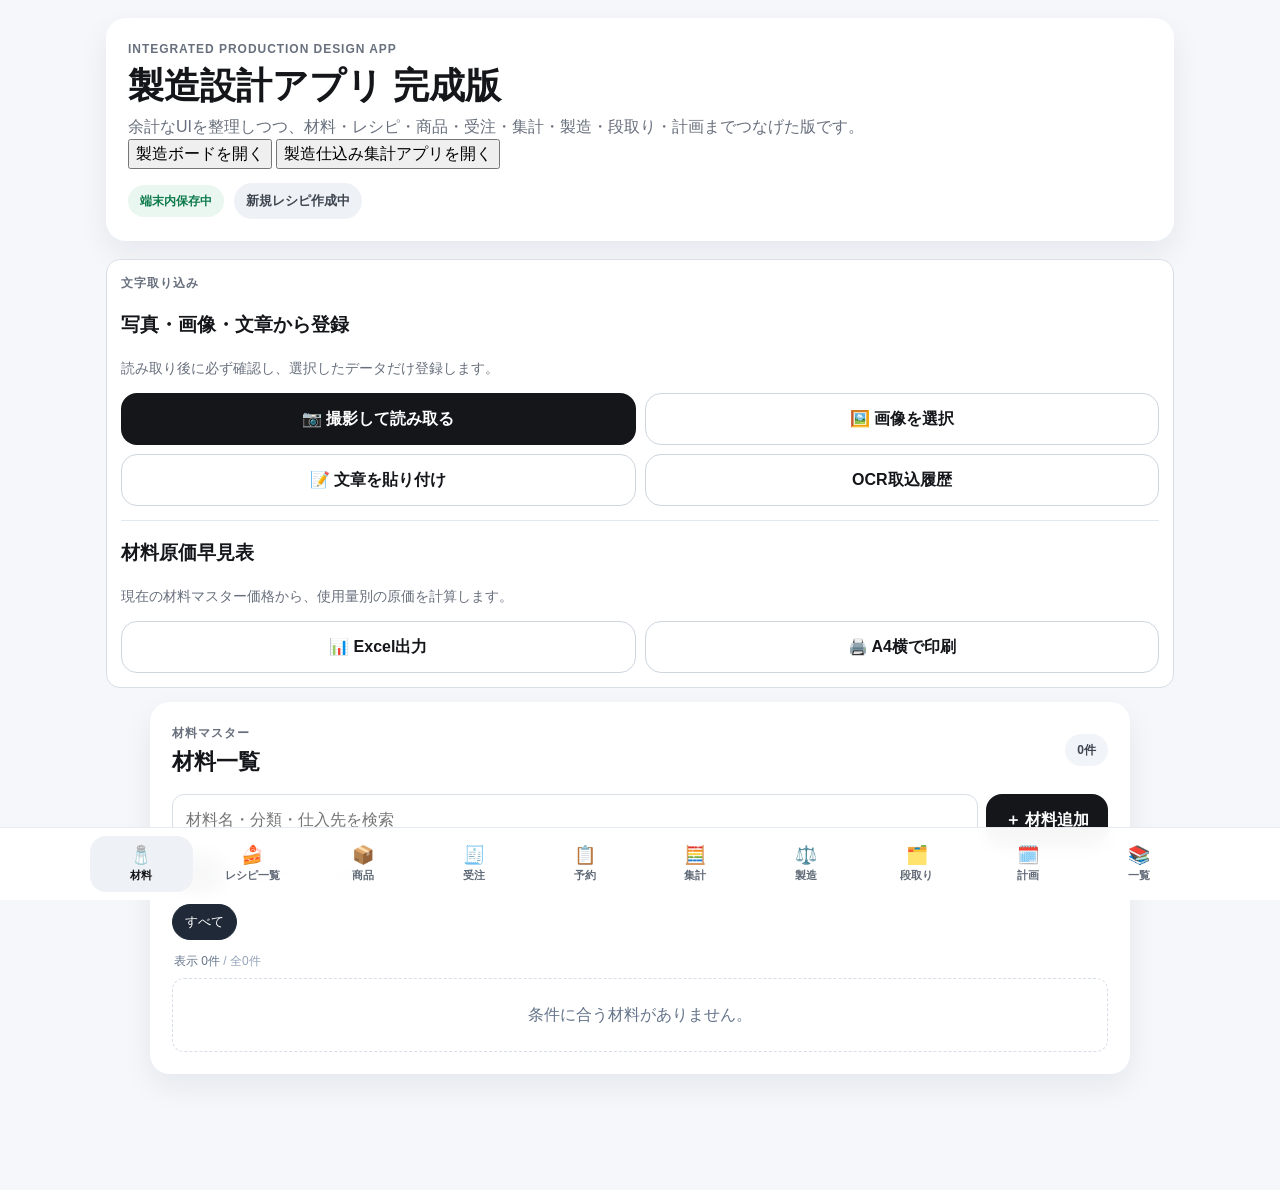
==== commit 0a381461: "Update index.html" ====
--- a/index.html
+++ b/index.html
@@ -1162,71 +1162,7 @@
 
 
 
-<script id="recipe-load-fix-v16">
-(function(){
-'use strict';
-const $=id=>document.getElementById(id);
-function cp(v){try{return JSON.parse(JSON.stringify(v))}catch(e){return v}}
-function setv(id,v){const el=$(id);if(el)el.value=v??''}
-function recipeById(id){return (window.db?.recipeMasters||[]).find(r=>r.id===id)}
-function robustLoadRecipeMaster(id){
-  const recipe=recipeById(id);
-  if(!recipe||typeof window.appState==='undefined')return;
-  appState.currentRecipeId=recipe.id;
-  setv('recipeName',recipe.name||'');
-  setv('recipeType',recipe.type||'試作');
-  setv('recipeDate',recipe.date||(typeof getTodayString==='function'?getTodayString():''));
-  setv('recipeOwner',recipe.owner||'');
-  setv('recipeYieldQuantity',recipe.yieldQuantity??'');
-  const preset=(typeof getRecipeYieldPresetValues==='function')?getRecipeYieldPresetValues():[];
-  if(preset.includes(recipe.yieldUnit)){
-    setv('recipeYieldUnit',recipe.yieldUnit||'個');
-    setv('recipeYieldCustomUnit','');
-  }else{
-    setv('recipeYieldUnit','自由入力');
-    setv('recipeYieldCustomUnit',recipe.yieldUnit||'');
-  }
-  setv('recipeMemo',recipe.memo||'');
-  const bs=recipe.baseSize||{};
-  const shape=recipe.baseShape||bs.shape||((recipe.baseWidth||bs.width||recipe.baseDepth||bs.depth)?'rectangle':'round');
-  setv('recipeBaseShape',shape);
-  setv('recipeBaseDiameter',recipe.baseDiameter??bs.diameter??'');
-  setv('recipeBaseWidth',recipe.baseWidth??bs.width??'');
-  setv('recipeBaseDepth',recipe.baseDepth??bs.depth??'');
-  setv('recipeBaseHeight',recipe.baseHeight??bs.height??'');
-  appState.currentRecipeMaterials=cp(Array.isArray(recipe.materials)?recipe.materials:[]);
-  appState.currentRecipeFlows=cp(Array.isArray(recipe.flows)?recipe.flows:[]);
-  try{if(typeof toggleRecipeBaseSizeFields==='function')toggleRecipeBaseSizeFields()}catch(e){}
-  try{if(typeof toggleRecipeYieldCustomField==='function')toggleRecipeYieldCustomField()}catch(e){}
-  try{if(typeof renderRecipeMaterials==='function')renderRecipeMaterials()}catch(e){console.error(e)}
-  try{if(typeof renderFlows==='function')renderFlows()}catch(e){}
-  try{if(typeof updateEditingLabel==='function')updateEditingLabel()}catch(e){}
-  try{if(typeof updateRecipeCostLabel==='function')updateRecipeCostLabel()}catch(e){}
-  const title=$('recipeEditorTitle');if(title)title.textContent=recipe.name||'レシピ編集';
-  const empty=$('recipeMaterialsEmpty');
-  if(empty&&appState.currentRecipeMaterials.length)empty.classList.add('is-hidden');
-}
-window.loadRecipeMaster=robustLoadRecipeMaster;
-try{loadRecipeMaster=robustLoadRecipeMaster}catch(e){}
-
-// v7で削除した旧サイズ入力を参照する古いコードが残っていても落ちないようにする。
-['targetDiameter','targetHeight'].forEach(id=>{
-  if(!$(id)){
-    const input=document.createElement('input');
-    input.type='hidden';input.id=id;input.setAttribute('aria-hidden','true');
-    document.body.appendChild(input);
-    if(window.els)els[id]=input;
-  }
-});
-
-// 行タップは必ず保存済みレシピをロードしてから表示する。
-$('recipeMasterList')?.addEventListener('click',e=>{
-  if(e.target.closest('.delete-recipe-btn'))return;
-  const row=e.target.closest('[data-recipe-row-id]');if(!row)return;
-  robustLoadRecipeMaster(row.dataset.recipeRowId);
-},true);
-})();
-</script>
+
 
 </body></html>`);w.document.close()}
 async function file(e){const f=e.target.files&&e.target.files[0];e.target.value='';if(!f)return;if(!f.type.startsWith('image/'))return alert('画像を選択してください。');st.cancel=false;open();Q('#ocrTitle').textContent='画像を読み取り中';const u=URL.createObjectURL(f);Q('#ocrBody').innerHTML=`<div class="ocr-card"><img id="ocrPreview" class="ocr-preview"><p class="ocr-small">画像は外部へ送信しません。</p><button class="btn btn-danger" id="ocrCancel">キャンセル</button></div>`;Q('#ocrPreview').src=u;Q('#ocrCancel').onclick=()=>{st.cancel=true;if(st.worker)st.worker.terminate();st.worker=null;status('キャンセルしました','warn')};try{status('画像を補正しています');progress(.03);const raw=await canvas(f),img=enhance(raw);st.image=raw.toDataURL('image/jpeg',.82);if(!window.Tesseract)throw Error('OCR本体を読み込めません。assets/tesseract の配置を確認してください。');status('ローカルOCR辞書を読み込んでいます');st.worker=await Tesseract.createWorker('jpn+eng',1,{...C,logger:m=>{if(m.status==='recognizing text'){progress(.12+(m.progress||0)*.8);status('文字を読み取り中 '+Math.round((m.progress||0)*100)+'%')}}});const a=await st.worker.recognize(img);await st.worker.terminate();st.worker=null;URL.revokeObjectURL(u);if(!st.cancel)analyze(a.data.text||'','画像OCR')}catch(err){console.error(err);status('OCR失敗：'+err.message+'。jpn.traineddata.gz / eng.traineddata.gz を assets/tesseract/lang-data に配置してください。','err');progress(0)}}
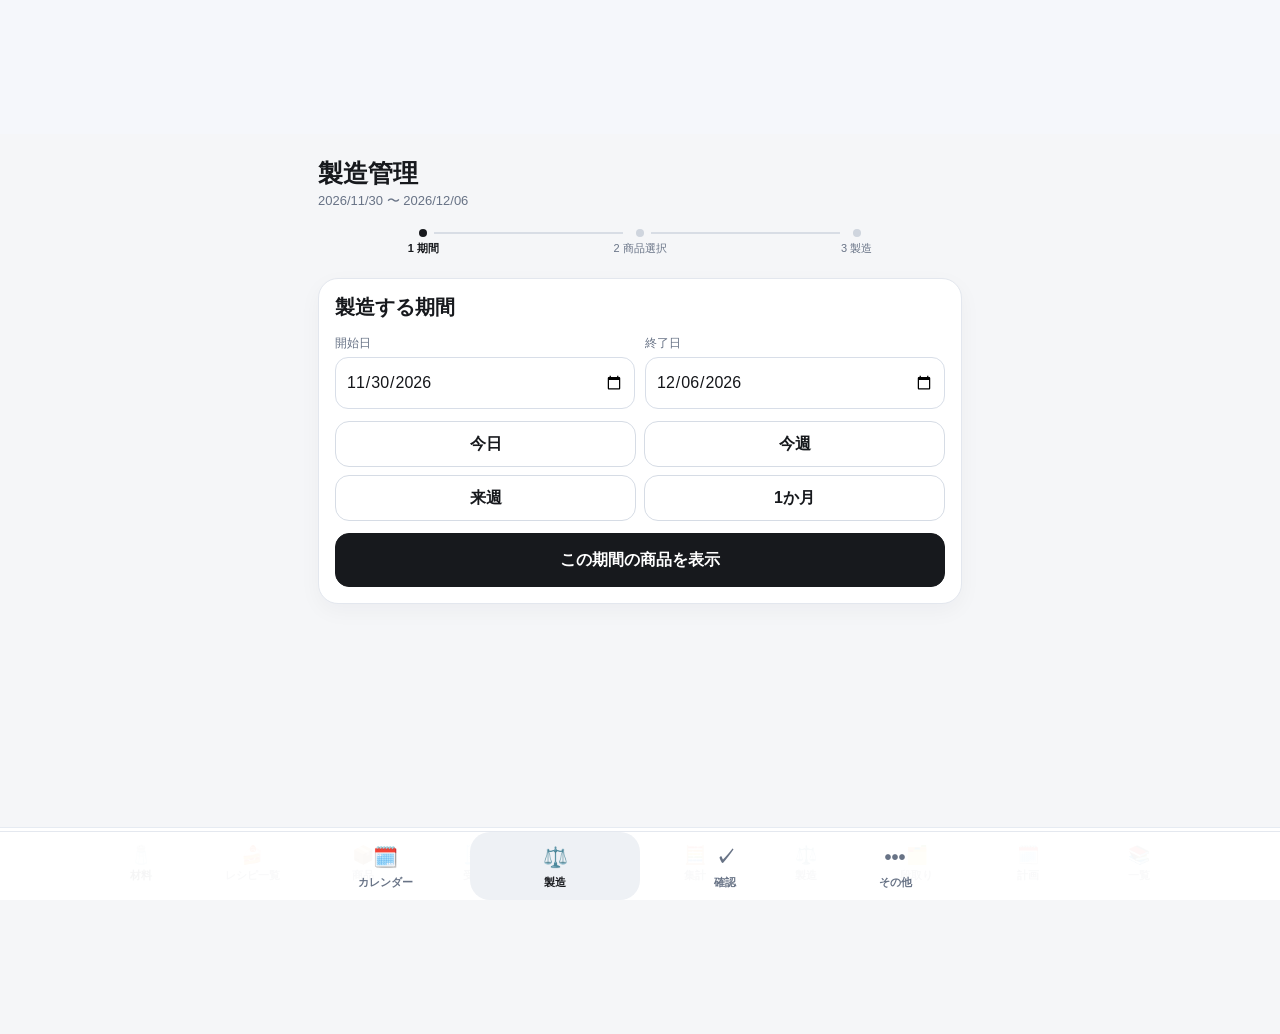
==== commit 4c0f3400: "Update index.html" ====
--- a/index.html
+++ b/index.html
@@ -2139,5 +2139,76 @@
 })();
 </script>
 
+<style id="manufacturing-workflow-v18-style">
+:root{--mw-bg:#f5f6f8;--mw-card:#fff;--mw-text:#17191d;--mw-muted:#687386;--mw-line:#e3e7ee;--mw-accent:#17191d;--mw-warn:#fff3d6;--mw-warn-line:#e6a11a;--mw-ann:#2f9e62;--mw-ban:#3b82f6;--mw-wed:#8b5cf6}
+#mwApp{display:none;min-height:100vh;background:var(--mw-bg);color:var(--mw-text);padding-bottom:104px}.mw-shell{width:min(680px,100%);margin:0 auto;padding:0 14px 24px;box-sizing:border-box}.mw-head{position:sticky;top:0;z-index:40;background:color-mix(in srgb,var(--mw-bg) 94%,transparent);backdrop-filter:blur(12px);padding:14px 0 10px}.mw-title{font-size:25px;font-weight:900;margin:0}.mw-period-label{font-size:13px;color:var(--mw-muted);margin-top:3px}.mw-progress{display:grid;grid-template-columns:repeat(3,1fr);gap:6px;margin-top:13px}.mw-step{position:relative;text-align:center;font-size:11px;color:var(--mw-muted);padding-top:16px}.mw-step:before{content:'';position:absolute;top:5px;left:50%;width:8px;height:8px;border-radius:50%;background:#cfd5de;transform:translateX(-50%);z-index:2}.mw-step:not(:last-child):after{content:'';position:absolute;top:8px;left:55%;width:90%;height:2px;background:#d8dde5}.mw-step.done:before,.mw-step.active:before{background:#17191d}.mw-step.done:after{background:#17191d}.mw-step.active{color:#17191d;font-weight:850}.mw-view{display:none}.mw-view.active{display:block}.mw-card{background:var(--mw-card);border:1px solid var(--mw-line);border-radius:20px;padding:16px;margin:12px 0;box-shadow:0 7px 22px rgba(15,23,42,.04)}.mw-card h2{font-size:20px;margin:0 0 14px}.mw-date-row{display:grid;grid-template-columns:1fr 1fr;gap:10px}.mw-field span{display:block;font-size:12px;color:var(--mw-muted);margin:0 0 5px}.mw-field input{width:100%;min-width:0;box-sizing:border-box;border:1px solid #d8dee8;border-radius:13px;background:#fff;padding:12px 10px;font:inherit;font-size:16px}.mw-quick{display:grid;grid-template-columns:1fr 1fr;gap:8px;margin:12px 0}.mw-btn{border:1px solid #d6dce5;border-radius:14px;background:#fff;color:#17191d;min-height:46px;padding:10px 12px;font:inherit;font-weight:850}.mw-btn.primary{width:100%;background:#17191d;color:#fff;border-color:#17191d;min-height:54px;font-size:16px}.mw-btn.primary:disabled{opacity:.35}.mw-btn.small{min-height:36px;padding:6px 10px;font-size:12px}.mw-section-head{display:flex;align-items:center;justify-content:space-between;gap:10px;margin:16px 2px 8px}.mw-section-head h2{font-size:19px;margin:0}.mw-count{font-size:12px;font-weight:850;color:#475569}.mw-day{margin:18px 0}.mw-day-title{font-size:17px;font-weight:900;margin:0 2px 8px}.mw-res-head{padding:8px 10px 6px;border-radius:12px;background:#eef1f5;margin:8px 0 5px}.mw-res-head strong{font-size:13px}.mw-res-head div{font-size:12px;color:var(--mw-muted);margin-top:2px}.mw-item{position:relative;display:grid;grid-template-columns:28px minmax(0,1fr);gap:8px;align-items:start;background:#fff;border:1px solid var(--mw-line);border-radius:15px;margin:7px 0;padding:12px 12px 12px 15px;cursor:pointer;overflow:hidden;min-height:76px;box-sizing:border-box}.mw-item:before{content:'';position:absolute;left:0;top:0;bottom:0;width:4px;background:#94a3b8}.mw-item.anniversary:before{background:var(--mw-ann)}.mw-item.banquet:before{background:var(--mw-ban)}.mw-item.wedding:before{background:var(--mw-wed)}.mw-item.selected{outline:2px solid #17191d;outline-offset:-2px}.mw-check{width:22px;height:22px;margin:3px 0 0;accent-color:#17191d}.mw-item-kicker{font-size:11px;color:var(--mw-muted);font-weight:750}.mw-item-name{font-size:16px;font-weight:900;line-height:1.35;margin-top:2px;word-break:break-word}.mw-item-note{font-size:12px;color:var(--mw-muted);margin-top:5px;line-height:1.4}.mw-item-note.warn{color:#a45b00;font-weight:800}.mw-detail-toggle{display:inline-block;margin-top:7px;border:0;background:transparent;padding:0;color:#475569;font:inherit;font-size:12px;font-weight:800}.mw-item-detail{display:none;margin-top:8px;padding-top:8px;border-top:1px solid #edf0f4;font-size:12px;line-height:1.6;color:#475569}.mw-item-detail.open{display:block}.mw-sticky-action{position:sticky;bottom:78px;z-index:25;padding:9px 0;background:linear-gradient(transparent,var(--mw-bg) 28%)}.mw-summary{display:grid;grid-template-columns:repeat(4,1fr);gap:6px;margin:10px 0}.mw-stat{background:#fff;border:1px solid var(--mw-line);border-radius:13px;padding:9px 4px;text-align:center}.mw-stat b{display:block;font-size:17px}.mw-stat span{font-size:10px;color:var(--mw-muted)}.mw-warning{background:var(--mw-warn);border:1px solid #f0c66a;border-left:4px solid var(--mw-warn-line);border-radius:14px;padding:11px 12px;margin:8px 0;font-size:13px;line-height:1.45}.mw-recipe{background:#fff;border:1px solid var(--mw-line);border-radius:16px;margin:8px 0;overflow:hidden}.mw-recipe-head{padding:13px 14px;cursor:pointer}.mw-recipe-title-row{display:flex;justify-content:space-between;gap:10px}.mw-recipe-name{font-size:17px;font-weight:900}.mw-recipe-chevron{font-weight:900}.mw-recipe-meta{font-size:12px;color:var(--mw-muted);margin-top:4px;line-height:1.45}.mw-recipe-body{display:none;border-top:1px solid var(--mw-line);padding:12px 14px}.mw-recipe.open .mw-recipe-body{display:block}.mw-subtitle{font-size:12px;color:var(--mw-muted);font-weight:850;margin:10px 0 5px}.mw-material-line{display:grid;grid-template-columns:minmax(0,1fr) auto;gap:8px;border-bottom:1px solid #eef1f4;padding:6px 0;font-size:13px}.mw-flow-line{padding:7px 0;border-bottom:1px solid #eef1f4;font-size:13px}.mw-bottom{position:fixed;left:0;right:0;bottom:0;z-index:80;background:rgba(255,255,255,.96);border-top:1px solid #e4e8ef;padding-bottom:env(safe-area-inset-bottom)}.mw-bottom-inner{width:min(680px,100%);margin:auto;display:grid;grid-template-columns:repeat(4,1fr)}.mw-nav{border:0;background:transparent;min-height:68px;font:inherit;color:#687386;font-size:11px;font-weight:800}.mw-nav span{display:block;font-size:20px;margin-bottom:2px}.mw-nav.active{color:#17191d;background:#eef1f5;border-radius:20px}.mw-other-grid{display:grid;grid-template-columns:1fr 1fr;gap:9px}.mw-empty{padding:24px 12px;text-align:center;color:var(--mw-muted);font-size:13px}.mw-calendar-day{background:#fff;border:1px solid var(--mw-line);border-radius:14px;padding:11px;margin:7px 0}.mw-calendar-day strong{display:block}.mw-calendar-day small{color:var(--mw-muted)}
+body.mw-mode>.app-shell>header.page-header,body.mw-mode>.app-shell>.tab-panel,body.mw-mode>.app-shell>.tabbar{display:none!important}body.mw-mode #mwApp{display:block}
+@media(prefers-color-scheme:dark){:root{--mw-bg:#111317;--mw-card:#1b1e24;--mw-text:#f3f4f6;--mw-muted:#a8b0bd;--mw-line:#303641;--mw-accent:#f3f4f6;--mw-warn:#3a2b10}.mw-field input,.mw-btn,.mw-item,.mw-res-head,.mw-stat,.mw-recipe,.mw-calendar-day{background:#1b1e24;color:#f3f4f6}.mw-res-head{background:#242830}.mw-btn.primary{background:#f3f4f6;color:#111317;border-color:#f3f4f6}.mw-bottom{background:rgba(17,19,23,.96)}.mw-nav.active{background:#282d35;color:#fff}.mw-item.selected{outline-color:#f3f4f6}}
+@media(max-width:340px){.mw-shell{padding-left:10px;padding-right:10px}.mw-title{font-size:23px}.mw-date-row{gap:7px}.mw-field input{padding:11px 7px;font-size:15px}.mw-summary{gap:4px}.mw-stat b{font-size:15px}.mw-stat span{font-size:9px}.mw-item-name{font-size:15px}.mw-bottom-inner{width:100%}}
+@media(min-width:760px){#mwApp{padding-top:10px}.mw-shell{padding-left:18px;padding-right:18px}}
+@media print{body.mw-mode #mwApp{display:none!important}#mwPrintArea{display:block!important}body>*:not(#mwPrintArea){display:none!important}}
+</style>
+<div id="mwApp" aria-label="製造管理">
+  <div class="mw-shell">
+    <header class="mw-head">
+      <h1 class="mw-title">製造管理</h1>
+      <div class="mw-period-label" id="mwPeriodLabel">期間を選択してください</div>
+      <div class="mw-progress"><div class="mw-step active" data-mw-step="1">1 期間</div><div class="mw-step" data-mw-step="2">2 商品選択</div><div class="mw-step" data-mw-step="3">3 製造</div></div>
+    </header>
+    <main>
+      <section class="mw-view active" id="mwPeriodView">
+        <div class="mw-card"><h2>製造する期間</h2><div class="mw-date-row"><label class="mw-field"><span>開始日</span><input id="mwStartDate" type="date"></label><label class="mw-field"><span>終了日</span><input id="mwEndDate" type="date"></label></div><div class="mw-quick"><button class="mw-btn" data-mw-range="today">今日</button><button class="mw-btn" data-mw-range="week">今週</button><button class="mw-btn" data-mw-range="nextweek">来週</button><button class="mw-btn" data-mw-range="month">1か月</button></div><button class="mw-btn primary" id="mwShowProducts">この期間の商品を表示</button></div>
+      </section>
+      <section class="mw-view" id="mwProductsView"><div class="mw-section-head"><h2>製造する商品</h2><div class="mw-count" id="mwSelectedCount">0商品選択中</div></div><div id="mwProductList"></div><div class="mw-sticky-action"><button class="mw-btn primary" id="mwBuildProduction" disabled>選択した商品の製造表を作る</button></div></section>
+      <section class="mw-view" id="mwProductionView"><div class="mw-summary" id="mwSummary"></div><div id="mwWarnings"></div><div class="mw-section-head"><h2>必要レシピ</h2><button class="mw-btn small" id="mwBackProducts">商品選択へ</button></div><div id="mwRecipeList"></div><div class="mw-card"><button class="mw-btn primary" id="mwSavePrint">製造表を保存・印刷</button></div></section>
+      <section class="mw-view" id="mwCalendarView"><div class="mw-section-head"><h2>カレンダー</h2><button class="mw-btn small" id="mwCalendarBack">製造へ</button></div><div id="mwCalendarList"></div></section>
+      <section class="mw-view" id="mwConfirmView"><div class="mw-section-head"><h2>確認</h2><button class="mw-btn small" id="mwConfirmBack">製造へ</button></div><div id="mwConfirmList"></div></section>
+      <section class="mw-view" id="mwOtherView"><div class="mw-card"><h2>その他</h2><div class="mw-other-grid" id="mwOtherGrid"></div></div></section>
+    </main>
+  </div>
+  <nav class="mw-bottom"><div class="mw-bottom-inner"><button class="mw-nav" data-mw-nav="calendar"><span>🗓️</span>カレンダー</button><button class="mw-nav active" data-mw-nav="production"><span>⚖️</span>製造</button><button class="mw-nav" data-mw-nav="confirm"><span>✓</span>確認</button><button class="mw-nav" data-mw-nav="other"><span>•••</span>その他</button></div></nav>
+</div>
+<div id="mwPrintArea" style="display:none"></div>
+<script id="manufacturing-workflow-v18-script">
+(()=>{'use strict';
+const $=id=>document.getElementById(id), esc=v=>String(v??'').replace(/[&<>"']/g,c=>({'&':'&amp;','<':'&lt;','>':'&gt;','"':'&quot;',"'":'&#39;'}[c]));
+const norm=v=>String(v??'').normalize('NFKC').toLowerCase().replace(/[\s　・_\-（）()【】\[\]]/g,'');
+const state={step:1,start:'',end:'',items:[],selected:new Set(),aggregate:null};
+const today=()=>new Date().toLocaleDateString('sv-SE',{timeZone:'Asia/Tokyo'});
+function addDays(s,n){const d=new Date(s+'T12:00:00');d.setDate(d.getDate()+n);return d.toLocaleDateString('sv-SE')}
+function category(o){const s=String(o.category||o.type||o.reservationType||o.categoryLabel||'');if(/婚礼|wedding/i.test(s))return'wedding';if(/宴会|banquet/i.test(s))return'banquet';if(/アニバーサリー|anniversary/i.test(s))return'anniversary';return'other'}
+function catLabel(c){return c==='wedding'?'婚礼':c==='banquet'?'宴会':c==='anniversary'?'アニバーサリー':'予約'}
+function persist(){try{if(typeof persistDb==='function')persistDb()}catch(e){console.warn(e)}}
+function initDb(){if(typeof db==='undefined')return false;if(!Array.isArray(db.productionWorkflowItems))db.productionWorkflowItems=[];if(!Array.isArray(db.productionSheets))db.productionSheets=[];return true}
+function setRange(kind){const t=today(),d=new Date(t+'T12:00:00'),dow=(d.getDay()+6)%7;let s=t,e=t;if(kind==='week'){s=addDays(t,-dow);e=addDays(s,6)}if(kind==='nextweek'){s=addDays(t,7-dow);e=addDays(s,6)}if(kind==='month'){s=t;e=addDays(t,30)}$('mwStartDate').value=s;$('mwEndDate').value=e;state.start=s;state.end=e;syncPeriod()}
+function syncPeriod(){state.start=$('mwStartDate').value||'';state.end=$('mwEndDate').value||'';$('mwPeriodLabel').textContent=state.start&&state.end?`${state.start.replaceAll('-','/')} 〜 ${state.end.replaceAll('-','/')}`:'期間を選択してください'}
+function setStep(n){state.step=n;['mwPeriodView','mwProductsView','mwProductionView','mwCalendarView','mwConfirmView','mwOtherView'].forEach(id=>$(id).classList.remove('active'));$(n===1?'mwPeriodView':n===2?'mwProductsView':'mwProductionView').classList.add('active');document.querySelectorAll('[data-mw-step]').forEach(x=>{const k=+x.dataset.mwStep;x.classList.toggle('active',k===n);x.classList.toggle('done',k<n)});document.querySelectorAll('[data-mw-nav]').forEach(x=>x.classList.toggle('active',x.dataset.mwNav==='production'));window.scrollTo({top:0,behavior:'smooth'})}
+function itemName(i){return String(i.productName||i.name||i.itemName||i.typeLabel||i.itemType||'商品名未設定').trim()}
+function orderItems(order){return (db.reservationOrderItems||[]).filter(i=>i.orderId===order.id)}
+function warningsFor(order,item){const w=[];const text=[order.notes,order.memo,order.orderNotes,item.notes,item.itemNotes,item.optionText,item.options?.join?.(' ')].filter(Boolean).join(' ');if((order.allergies?.length||item.allergies?.length)||/アレルギー/.test(text))w.push('アレルギー');if((order.dislikes?.length||item.dislikes?.length)||/苦手|NG/.test(text))w.push('苦手食材');if(/特注|差し替え|差替/.test(text))w.push('特注・差し替え');if(/要確認|未確定/.test(text))w.push('要確認');if(!Number(item.quantity||0))w.push('数量未確定');const nm=itemName(item);if(/ケーキ|ショート|号/.test(nm)&&!(item.size||item.squareSize||item.multiSize||/\d+号/.test(nm)))w.push('サイズ未記載');if(!item.productId&&!item.recipeId)w.push('商品・レシピ未紐付け');if(item.productId){const p=(db.productMasters||[]).find(x=>x.id===item.productId);if(!p)w.push('商品マスター参照切れ');else if(!(p.components||[]).some(c=>c.sourceType==='recipe'||c.type==='recipe'))w.push('レシピ未登録')}if(item.recipeId&&!(db.recipeMasters||[]).some(r=>r.id===item.recipeId))w.push('レシピ参照切れ');return [...new Set(w)]}
+function sourceKey(order,item){return `${order.id}::${item.id}`}
+function sourceHash(order,item){const s=JSON.stringify([order.date,order.time,order.category,order.venue,itemName(item),item.quantity,item.unit,item.size,item.squareSize,item.multiSize,item.options,item.notes]);let h=2166136261;for(let i=0;i<s.length;i++){h^=s.charCodeAt(i);h=Math.imul(h,16777619)}return (h>>>0).toString(36)}
+function buildItems(){if(!initDb())return[];const out=[];(db.reservationOrders||[]).forEach(o=>{if(!o.date||o.date<state.start||o.date>state.end)return;orderItems(o).forEach(i=>{const key=sourceKey(o,i),saved=db.productionWorkflowItems.find(x=>x.sourceKey===key);const hash=sourceHash(o,i),ws=warningsFor(o,i);if(saved&&saved.sourceHash&&saved.sourceHash!==hash)ws.unshift('予約内容が変更されています');out.push({key,order:o,item:i,date:o.date,time:o.time||o.startTime||'',venue:o.venue||o.place||'',cat:category(o),warnings:[...new Set(ws)],saved,hash})})});out.sort((a,b)=>`${a.date} ${a.time}`.localeCompare(`${b.date} ${b.time}`)||itemName(a.item).localeCompare(itemName(b.item),'ja'));return out}
+function detailText(x){const i=x.item,o=x.order;const bits=[];if(i.size||i.squareSize||i.multiSize)bits.push(`サイズ：${[i.size,i.squareSize,i.multiSize].filter(Boolean).join(' / ')}`);if(i.options?.length)bits.push(`オプション：${i.options.join(' / ')}`);if(i.plateMessage)bits.push(`プレート：${i.plateMessage}`);const note=[i.notes,i.itemNotes,o.notes,o.orderNotes].filter(Boolean).join(' / ');if(note)bits.push(`備考：${note}`);if(!i.productId&&!i.recipeId)bits.push('商品マスターまたはレシピの紐付けが必要です。');return bits.join('<br>')||'追加詳細はありません。'}
+function shortNote(x){const i=x.item;const notes=[];if(i.size||i.squareSize||i.multiSize)notes.push([i.size,i.squareSize,i.multiSize].filter(Boolean).join('/'));if(i.options?.length)notes.push(i.options.slice(0,2).join('・'));if(x.warnings.length)notes.push('⚠ '+x.warnings.slice(0,2).join('・'));return notes.join(' / ')||'確認事項なし'}
+function renderProducts(){state.items=buildItems();state.selected=new Set([...state.selected].filter(k=>state.items.some(x=>x.key===k)));const host=$('mwProductList');if(!state.items.length){host.innerHTML='<div class="mw-empty">指定期間に製造対象の商品がありません。</div>';updateSelected();return}let html='',lastDay='',lastOrder='';for(const x of state.items){if(x.date!==lastDay){html+=`<section class="mw-day"><div class="mw-day-title">${esc(x.date.replaceAll('-','/'))}</div>`;lastDay=x.date;lastOrder=''}const ok=x.order.id;if(ok!==lastOrder){if(lastOrder)html+='</div>';html+=`<div class="mw-res-group"><div class="mw-res-head"><strong>${esc(x.time||'時間未定')}　${catLabel(x.cat)}${x.venue?'・'+esc(x.venue):''}</strong><div>${x.cat==='wedding'?'婚礼商品を個別に選択':'商品単位で選択'}</div></div>`;lastOrder=ok}const sel=state.selected.has(x.key);html+=`<article class="mw-item ${x.cat} ${sel?'selected':''}" data-mw-item="${esc(x.key)}"><input class="mw-check" type="checkbox" ${sel?'checked':''} aria-label="製造対象"><div><div class="mw-item-kicker">${catLabel(x.cat)}${x.venue?'・'+esc(x.venue):''}</div><div class="mw-item-name">${esc(itemName(x.item))} ×${esc(x.item.quantity??1)}${esc(x.item.unit||'')}</div><div class="mw-item-note ${x.warnings.length?'warn':''}">${esc(shortNote(x))}</div><button class="mw-detail-toggle" type="button" data-mw-detail="${esc(x.key)}">詳細を見る</button><div class="mw-item-detail" data-mw-detail-body="${esc(x.key)}">${detailText(x)}</div></div></article>`}if(lastOrder)html+='</div>';if(lastDay)html+='</section>';host.innerHTML=html;updateSelected()}
+function updateSelected(){$('mwSelectedCount').textContent=`${state.selected.size}商品選択中`;$('mwBuildProduction').disabled=state.selected.size===0}
+function toggleItem(key){state.selected.has(key)?state.selected.delete(key):state.selected.add(key);renderProducts()}
+function sizeScale(recipe,component){try{if(typeof calcShapeVolumeScale==='function')return Number(calcShapeVolumeScale(recipe.baseSize||{},component.size||{}))||1;if(typeof calcSizeScale==='function')return Number(calcSizeScale(recipe.baseSize||{},component.size||{}))||1}catch(e){}return 1}
+function aggregateSelected(){const recipeMap=new Map(),warnings=[];let finished=0;const addRecipe=(rid,qty,unit,x)=>{const r=(db.recipeMasters||[]).find(z=>z.id===rid);if(!r){warnings.push(`${itemName(x.item)}：レシピ参照が見つかりません`);return}const cur=recipeMap.get(rid)||{recipe:r,requiredQuantity:0,requiredUnit:unit||r.yieldUnit||'',uses:[],warnings:[]};cur.requiredQuantity+=Number(qty||0);cur.uses.push({name:itemName(x.item),qty:x.item.quantity||1,date:x.date,venue:x.venue});cur.warnings.push(...x.warnings);recipeMap.set(rid,cur)};const expand=(pid,mult,x,seen=new Set())=>{if(seen.has(pid))return;seen.add(pid);const p=(db.productMasters||[]).find(z=>z.id===pid);if(!p){warnings.push(`${itemName(x.item)}：商品マスター参照切れ`);return}(p.components||[]).forEach(c=>{const q=Number(c.quantity||0)*Number(mult||0);if((c.sourceType||c.type)==='recipe'){const r=(db.recipeMasters||[]).find(z=>z.id===c.refId);if(r)addRecipe(c.refId,q*sizeScale(r,c),c.unit,x);else warnings.push(`${p.name}：レシピ参照切れ`)}else if((c.sourceType||c.type)==='product')expand(c.refId,q,x,new Set(seen))})};for(const key of state.selected){const x=state.items.find(z=>z.key===key);if(!x)continue;finished+=Number(x.item.quantity||0);x.warnings.forEach(w=>warnings.push(`${itemName(x.item)}：${w}`));if(x.item.recipeId)addRecipe(x.item.recipeId,Number(x.item.quantity||1),x.item.unit,x);else if(x.item.productId)expand(x.item.productId,Number(x.item.quantity||1),x);else warnings.push(`${itemName(x.item)}：商品とレシピの紐付けなし`)}const recipes=[...recipeMap.values()].map(x=>{const y=Number(x.recipe.yieldQuantity||0),scale=y>0?Math.ceil((x.requiredQuantity/y)*100)/100:1;return {...x,scale,warnings:[...new Set(x.warnings)]}});return {recipes,warnings:[...new Set(warnings)],finished}}
+function materialName(m){return m.name||(db.materialsMaster||[]).find(x=>x.id===m.materialId)?.name||'材料'}
+function renderProduction(){state.aggregate=aggregateSelected();const a=state.aggregate;$('mwSummary').innerHTML=[['対象商品',state.selected.size],['完成品',a.finished],['必要レシピ',a.recipes.length],['要確認',a.warnings.length]].map(x=>`<div class="mw-stat"><b>${x[1]}</b><span>${x[0]}</span></div>`).join('');$('mwWarnings').innerHTML=a.warnings.length?`<div class="mw-section-head"><h2>要確認</h2></div>`+a.warnings.map(w=>`<div class="mw-warning">⚠ ${esc(w)}</div>`).join(''):'';$('mwRecipeList').innerHTML=a.recipes.length?a.recipes.map((x,idx)=>{const r=x.recipe,scaled=(r.materials||[]).map(m=>({...m,scaledAmount:Number(m.amount||m.quantity||0)*x.scale}));return `<article class="mw-recipe ${idx===0?'open':''}" data-mw-recipe="${esc(r.id)}"><div class="mw-recipe-head"><div class="mw-recipe-title-row"><div class="mw-recipe-name">${esc(r.name)}</div><div class="mw-recipe-chevron">${idx===0?'⌃':'›'}</div></div><div class="mw-recipe-meta">必要 ${esc(x.requiredQuantity)}${esc(x.requiredUnit||r.yieldUnit||'')}　/　仕込み ${x.scale}倍</div><div class="mw-recipe-meta">${esc(x.uses.map(u=>u.name).filter((v,i,a)=>a.indexOf(v)===i).join('＋'))} に使用${x.warnings.length?'　⚠未確定':''}</div></div><div class="mw-recipe-body"><div class="mw-subtitle">材料・配合</div>${scaled.length?scaled.map(m=>`<div class="mw-material-line"><span>${esc(materialName(m))}</span><span>${esc(m.amount??m.quantity??0)}${esc(m.unit||'')} → <b>${Math.round(m.scaledAmount*100)/100}${esc(m.unit||'')}</b></span></div>`).join(''):'<div class="mw-item-note">材料登録なし</div>'}<div class="mw-subtitle">工程</div>${(r.flows||[]).length?(r.flows||[]).map((f,i)=>`<div class="mw-flow-line"><b>${i+1}. ${esc(f.title||f.name||'工程')}</b>${f.description?`<br>${esc(f.description)}`:''}${f.equipment?`<br><small>${esc(f.equipment)}</small>`:''}</div>`).join(''):'<div class="mw-item-note">工程登録なし</div>'}<div class="mw-subtitle">焼成・型・保存</div><div class="mw-item-note">${esc([r.productionMeta?.bakingTemperature&&`焼成 ${r.productionMeta.bakingTemperature}`,r.productionMeta?.bakingMinutes&&`${r.productionMeta.bakingMinutes}分`,r.productionMeta?.mold&&`型 ${r.productionMeta.mold}`,r.productionMeta?.storageMethod&&`保存 ${r.productionMeta.storageMethod}`].filter(Boolean).join(' / ')||'追加情報未登録')}</div><div class="mw-subtitle">使用先内訳</div>${x.uses.map(u=>`<div class="mw-flow-line">${esc(u.date)}　${esc(u.name)} ×${esc(u.qty)}${u.venue?' / '+esc(u.venue):''}</div>`).join('')}${x.warnings.length?`<div class="mw-subtitle">注意事項</div><div class="mw-warning">⚠ ${esc([...new Set(x.warnings)].join('・'))}</div>`:''}</div></article>`}).join(''):'<div class="mw-empty">必要レシピがありません。未紐付け商品を「確認」で確認してください。</div>'}
+function saveWorkflowItems(){initDb();const now=new Date().toISOString();state.items.forEach(x=>{if(!state.selected.has(x.key))return;let rec=db.productionWorkflowItems.find(z=>z.sourceKey===x.key);if(!rec){rec={id:typeof createId==='function'?createId('proditem'):'proditem_'+Date.now()+Math.random(),sourceKey:x.key,sourceReservationId:x.order.id,sourceItemId:x.item.id,createdAt:now};db.productionWorkflowItems.push(rec)}Object.assign(rec,{sourceHash:x.hash,productionTarget:true,productMasterId:x.item.productId||rec.productMasterId||'',recipeId:x.item.recipeId||rec.recipeId||'',requiredQuantity:Number(x.item.quantity||1),productionStatus:rec.productionStatus||'未着手',assignee:rec.assignee||'',deadline:rec.deadline||'',warnings:x.warnings,updatedAt:now})});persist()}
+function buildProduction(){saveWorkflowItems();renderProduction();setStep(3)}
+function printSheet(){if(!state.aggregate)renderProduction();initDb();const now=new Date().toISOString(),sheet={id:typeof createId==='function'?createId('sheet'):'sheet_'+Date.now(),startDate:state.start,endDate:state.end,sourceKeys:[...state.selected],recipeTotals:JSON.parse(JSON.stringify(state.aggregate.recipes.map(x=>({recipeId:x.recipe.id,recipeName:x.recipe.name,requiredQuantity:x.requiredQuantity,requiredUnit:x.requiredUnit,scale:x.scale,uses:x.uses,warnings:x.warnings})))),warnings:[...state.aggregate.warnings],createdAt:now};db.productionSheets.unshift(sheet);persist();const days=[];for(let d=state.start;d<=state.end;d=addDays(d,1))days.push(d);const selected=state.items.filter(x=>state.selected.has(x.key));$('mwPrintArea').innerHTML=`<style>@page{size:A4 portrait;margin:10mm}body{font-family:-apple-system,BlinkMacSystemFont,'Yu Gothic',sans-serif;color:#111}h1{font-size:20px}.pday{margin:12px 0;break-inside:avoid}.pday h2{font-size:15px;border-bottom:2px solid #111;padding-bottom:3px}.prow{display:grid;grid-template-columns:70px 1fr 70px;gap:8px;border-bottom:1px solid #aaa;padding:5px 0;font-size:10px}.warn{font-weight:bold}.empty{font-size:10px;color:#666}</style><h1>製造表 ${esc(state.start)}〜${esc(state.end)}</h1>${days.map(d=>{const xs=selected.filter(x=>x.date===d);return `<section class="pday"><h2>${esc(d)}</h2>${xs.length?xs.map(x=>`<div class="prow"><div>${esc(x.time||'--:--')}<br>${catLabel(x.cat)}</div><div><b>${esc(itemName(x.item))} ×${esc(x.item.quantity||1)}${esc(x.item.unit||'')}</b><br>${esc(x.venue||'')}<br>${x.warnings.length?`<span class="warn">⚠ ${esc(x.warnings.join('・'))}</span>`:''}</div><div>担当＿＿<br>□完了</div></div>`).join(''):'<div class="empty">予定なし</div>'}</section>`}).join('')}`;window.print()}
+function renderCalendar(){const host=$('mwCalendarList');if(!state.start||!state.end){host.innerHTML='<div class="mw-empty">製造画面で期間を選択してください。</div>';return}const days=[];for(let d=state.start;d<=state.end;d=addDays(d,1))days.push(d);const xs=state.items.length?state.items:buildItems();host.innerHTML=days.map(d=>{const a=xs.filter(x=>x.date===d);return `<div class="mw-calendar-day"><strong>${esc(d.replaceAll('-','/'))}</strong><small>${a.length?a.map(x=>`${x.time||'--:--'} ${itemName(x.item)} ×${x.item.quantity||1}`).join('<br>'):'予定なし'}</small></div>`}).join('')}
+function renderConfirm(){const xs=(state.items.length?state.items:buildItems()).filter(x=>x.warnings.length);$('mwConfirmList').innerHTML=xs.length?xs.map(x=>`<div class="mw-warning"><b>${esc(x.date)} ${esc(itemName(x.item))}</b><br>${esc(x.warnings.join('・'))}</div>`).join(''):'<div class="mw-empty">現在の期間に要確認項目はありません。</div>'}
+function showAux(kind){['mwPeriodView','mwProductsView','mwProductionView','mwCalendarView','mwConfirmView','mwOtherView'].forEach(id=>$(id).classList.remove('active'));const id=kind==='calendar'?'mwCalendarView':kind==='confirm'?'mwConfirmView':'mwOtherView';$(id).classList.add('active');document.querySelectorAll('[data-mw-nav]').forEach(x=>x.classList.toggle('active',x.dataset.mwNav===kind));if(kind==='calendar')renderCalendar();if(kind==='confirm')renderConfirm();window.scrollTo({top:0,behavior:'smooth'})}
+function legacy(tab){document.body.classList.remove('mw-mode');if(typeof activateTab==='function')activateTab(tab);else{document.querySelectorAll('.tab-panel').forEach(p=>p.classList.toggle('is-active',p.dataset.tab===tab))}}
+function bind(){document.body.classList.add('mw-mode');initDb();setRange('week');$('mwStartDate').addEventListener('change',syncPeriod);$('mwEndDate').addEventListener('change',syncPeriod);document.querySelectorAll('[data-mw-range]').forEach(b=>b.addEventListener('click',()=>setRange(b.dataset.mwRange)));$('mwShowProducts').addEventListener('click',()=>{syncPeriod();if(!state.start||!state.end)return alert('開始日と終了日を選択してください。');if(state.end<state.start)return alert('終了日は開始日以降にしてください。');renderProducts();setStep(2)});$('mwProductList').addEventListener('click',e=>{const d=e.target.closest('[data-mw-detail]');if(d){e.preventDefault();e.stopPropagation();const body=document.querySelector(`[data-mw-detail-body="${CSS.escape(d.dataset.mwDetail)}"]`);body?.classList.toggle('open');d.textContent=body?.classList.contains('open')?'詳細を閉じる':'詳細を見る';return}const card=e.target.closest('[data-mw-item]');if(card){e.preventDefault();toggleItem(card.dataset.mwItem)}});$('mwBuildProduction').addEventListener('click',buildProduction);$('mwBackProducts').addEventListener('click',()=>setStep(2));$('mwRecipeList').addEventListener('click',e=>{const h=e.target.closest('.mw-recipe-head');if(!h)return;const card=h.closest('.mw-recipe');card.classList.toggle('open');card.querySelector('.mw-recipe-chevron').textContent=card.classList.contains('open')?'⌃':'›'});$('mwSavePrint').addEventListener('click',printSheet);$('mwCalendarBack').addEventListener('click',()=>setStep(state.aggregate?3:state.items.length?2:1));$('mwConfirmBack').addEventListener('click',()=>setStep(state.aggregate?3:state.items.length?2:1));document.querySelectorAll('[data-mw-nav]').forEach(b=>b.addEventListener('click',()=>{const k=b.dataset.mwNav;if(k==='production')setStep(state.step);else showAux(k)}));const legacyTabs=[['materials','材料'],['recipes','レシピ'],['products','商品'],['reservations','予約JSON取込'],['orders','手入力受注'],['aggregate','旧集計'],['production','旧製造バッチ'],['schedule','旧段取り'],['planner','旧計画'],['library','バックアップ']];$('mwOtherGrid').innerHTML=legacyTabs.map(x=>`<button class="mw-btn" data-mw-legacy="${x[0]}">${x[1]}</button>`).join('');$('mwOtherGrid').addEventListener('click',e=>{const b=e.target.closest('[data-mw-legacy]');if(b)legacy(b.dataset.mwLegacy)});}
+if(document.readyState==='loading')document.addEventListener('DOMContentLoaded',bind);else bind();
+})();
+</script>
+
 </body>
 </html>
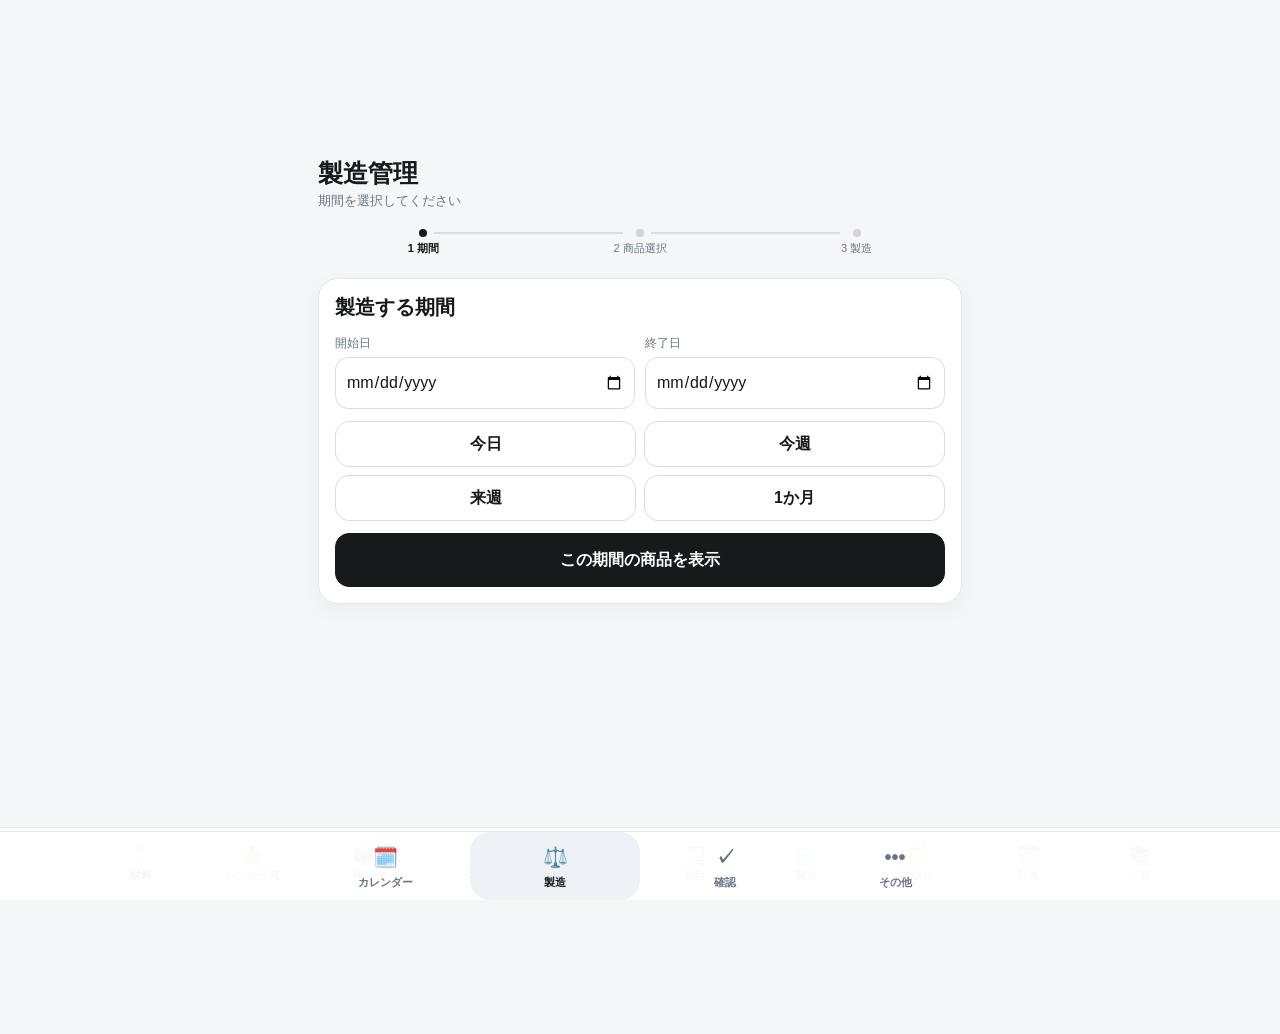
==== commit c544204f: "バグ修正" ====
--- a/index.html
+++ b/index.html
@@ -832,455 +832,15 @@
 <script src="./assets/js/schedule.js"></script>
 <script src="./assets/js/importExport.js"></script>
 <script src="./assets/js/app.js"></script>
-<script id="material-master-ui-v2-script">
-(function(){
-  'use strict';
-  const filterState={query:'',category:'',supplier:'',price:'all',sort:'name',mode:'normal'};
-  const $=id=>document.getElementById(id);
-  const esc2=v=>String(v??'').replace(/[&<>"']/g,c=>({'&':'&amp;','<':'&lt;','>':'&gt;','"':'&quot;',"'":'&#39;'}[c]));
-  const n=v=>Number(v)||0;
-  const yen=v=>new Intl.NumberFormat('ja-JP',{maximumFractionDigits:2}).format(Number(v)||0);
-
-  function normalizedUnitCost(mat){
-    const amount=n(mat.baseAmount),price=n(mat.basePrice),unit=String(mat.baseUnit||'').trim();
-    if(amount<=0||price<0)return null;
-    const per=price/amount;
-    if(unit==='g')return {value:per*1000,label:'kg'};
-    if(unit==='kg')return {value:per,label:'kg'};
-    if(unit==='ml'||unit==='mL')return {value:per*1000,label:'L'};
-    if(unit==='L'||unit==='l')return {value:per,label:'L'};
-    return {value:per,label:unit||'単位'};
-  }
-  function rawCostLabel(mat){
-    const c=normalizedUnitCost(mat);
-    if(!c||!Number.isFinite(c.value)||n(mat.basePrice)<=0)return '原価未入力';
-    return `¥${yen(c.value)}/${esc2(c.label)}`;
-  }
-  function unique(list){return [...new Set(list.filter(Boolean))].sort((a,b)=>String(a).localeCompare(String(b),'ja'));}
-  function getMaterials(){return (typeof db!=='undefined'&&Array.isArray(db.materialsMaster))?db.materialsMaster:[];}
-
-  function refreshFilterOptions(){
-    const mats=getMaterials();
-    const categories=unique(mats.map(x=>x.category||''));
-    const suppliers=unique(mats.map(x=>x.supplier||''));
-    const chips=$('materialCategoryChips');
-    if(chips){
-      chips.innerHTML=['',...categories].map(c=>`<button type="button" class="material-category-chip ${filterState.category===c?'is-active':''}" data-material-category="${esc2(c)}">${c?esc2(c):'すべて'}</button>`).join('');
-    }
-    const supplier=$('materialSupplierFilter');
-    if(supplier){
-      const current=filterState.supplier;
-      supplier.innerHTML='<option value="">すべて</option>'+suppliers.map(s=>`<option value="${esc2(s)}">${esc2(s)}</option>`).join('');
-      supplier.value=suppliers.includes(current)?current:'';
-      if(supplier.value!==current)filterState.supplier='';
-    }
-  }
-
-  function filteredMaterials(){
-    const q=filterState.query.trim().normalize('NFKC').toLowerCase();
-    let list=getMaterials().filter(mat=>{
-      if(q){
-        const hay=[mat.name,mat.category,mat.subCategory,mat.supplier,mat.note].join(' ').normalize('NFKC').toLowerCase();
-        if(!hay.includes(q))return false;
-      }
-      if(filterState.category&&mat.category!==filterState.category)return false;
-      if(filterState.supplier&&mat.supplier!==filterState.supplier)return false;
-      const c=normalizedUnitCost(mat);
-      if(filterState.price==='missing'&&n(mat.basePrice)>0&&n(mat.baseAmount)>0)return false;
-      if(['1000','5000','10000'].includes(filterState.price)){
-        if(!c||c.value<Number(filterState.price))return false;
-      }
-      return true;
-    });
-    list=list.slice().sort((a,b)=>{
-      const ca=normalizedUnitCost(a)?.value??-Infinity,cb=normalizedUnitCost(b)?.value??-Infinity;
-      if(filterState.sort==='price-desc')return cb-ca||String(a.name).localeCompare(String(b.name),'ja');
-      if(filterState.sort==='price-asc')return (ca<0?Infinity:ca)-(cb<0?Infinity:cb)||String(a.name).localeCompare(String(b.name),'ja');
-      if(filterState.sort==='category')return String(a.category||'').localeCompare(String(b.category||''),'ja')||String(a.name).localeCompare(String(b.name),'ja');
-      return String(a.name||'').localeCompare(String(b.name||''),'ja');
-    });
-    return list;
-  }
-
-  function renderMaterialListV2(){
-    const all=getMaterials(),list=filteredMaterials(),host=$('materialsMasterList');
-    if($('materialsMasterCountBadge'))$('materialsMasterCountBadge').textContent=`${all.length}件`;
-    refreshFilterOptions();
-    if($('materialResultLine'))$('materialResultLine').innerHTML=`表示 ${list.length}件 <span class="material-count-muted">/ 全${all.length}件</span>`;
-    if(!host)return;
-    if(!list.length){host.innerHTML='<div class="material-empty">条件に合う材料がありません。</div>';return;}
-    host.innerHTML=list.map(mat=>{
-      const cost=rawCostLabel(mat),missing=cost==='原価未入力';
-      return `<article class="material-compact-row ${filterState.mode==='cost'?'cost-mode':''}" data-material-row-id="${esc2(mat.id)}" tabindex="0">
-        <div class="material-row-name">${esc2(mat.name||'名称未設定')}</div>
-        <div class="material-row-cost ${missing?'material-cost-missing':''}">${cost}</div>
-        <button class="material-delete-btn delete-matmaster-btn" type="button" data-id="${esc2(mat.id)}">削除</button>
-      </article>`;
-    }).join('');
-  }
-
-  function fillEditor(mat){
-    if(!mat)return;
-    appState.currentMaterialMasterId=mat.id;
-    $('matName').value=mat.name||'';
-    $('matBaseAmount').value=mat.baseAmount??'';
-    $('matBaseUnit').value=mat.baseUnit||'g';
-    $('matBasePrice').value=mat.basePrice??'';
-    $('matCategory').value=mat.category||'';
-    if($('matSubCategory'))$('matSubCategory').value=mat.subCategory||'';
-    $('matSupplier').value=mat.supplier||'';
-    $('matNote').value=mat.note||'';
-    $('materialEditorTitle').textContent=mat.name||'材料編集';
-  }
-  function openEditor(){const m=$('materialEditorModal');if(m){m.classList.add('is-open');m.setAttribute('aria-hidden','false');setTimeout(()=>$('matName')?.focus(),80);}}
-  function closeEditor(){const m=$('materialEditorModal');if(m){m.classList.remove('is-open');m.setAttribute('aria-hidden','true');}}
-  function newEditor(){
-    if(typeof resetMaterialMasterEditor==='function')resetMaterialMasterEditor();
-    else {appState.currentMaterialMasterId=null;['matName','matBaseAmount','matBasePrice','matCategory','matSubCategory','matSupplier','matNote'].forEach(id=>{if($(id))$(id).value=''});if($('matBaseUnit'))$('matBaseUnit').value='g';}
-    $('materialEditorTitle').textContent='材料を追加';
-    openEditor();
-  }
-
-  window.renderMaterialsMasterList=renderMaterialListV2;
-  try{renderMaterialsMasterList=renderMaterialListV2;}catch(e){}
-
-  function bind(){
-    $('materialSearchInput')?.addEventListener('input',e=>{filterState.query=e.target.value;renderMaterialListV2();});
-    $('materialCategoryChips')?.addEventListener('click',e=>{const b=e.target.closest('[data-material-category]');if(!b)return;filterState.category=b.dataset.materialCategory||'';renderMaterialListV2();});
-    $('materialSupplierFilter')?.addEventListener('change',e=>{filterState.supplier=e.target.value;renderMaterialListV2();});
-    $('materialPriceFilter')?.addEventListener('change',e=>{filterState.price=e.target.value;renderMaterialListV2();});
-    $('materialSortSelect')?.addEventListener('change',e=>{filterState.sort=e.target.value;renderMaterialListV2();});
-    $('materialFilterToggleBtn')?.addEventListener('click',()=>{$('materialAdvancedFilters')?.classList.toggle('is-hidden');});
-    $('clearMaterialFiltersBtn')?.addEventListener('click',()=>{filterState.query='';filterState.category='';filterState.supplier='';filterState.price='all';filterState.sort='name';if($('materialSearchInput'))$('materialSearchInput').value='';if($('materialPriceFilter'))$('materialPriceFilter').value='all';if($('materialSortSelect'))$('materialSortSelect').value='name';renderMaterialListV2();});
-    document.querySelectorAll('[data-material-mode]').forEach(btn=>btn.addEventListener('click',()=>{filterState.mode=btn.dataset.materialMode;document.querySelectorAll('[data-material-mode]').forEach(x=>x.classList.toggle('is-active',x===btn));renderMaterialListV2();}));
-    $('openNewMaterialBtn')?.addEventListener('click',newEditor);
-    $('closeMaterialEditorBtn')?.addEventListener('click',closeEditor);
-    $('materialEditorBackdrop')?.addEventListener('click',closeEditor);
-    $('newMaterialMasterBtn')?.addEventListener('click',()=>{setTimeout(()=>{$('materialEditorTitle').textContent='材料を追加';},0);});
-    $('saveMaterialMasterBtn')?.addEventListener('click',()=>{setTimeout(()=>{renderMaterialListV2();closeEditor();},0);});
-    $('materialsMasterList')?.addEventListener('click',e=>{
-      if(e.target.closest('.delete-matmaster-btn'))return;
-      const row=e.target.closest('[data-material-row-id]');if(!row)return;
-      const mat=getMaterials().find(x=>x.id===row.dataset.materialRowId);if(!mat)return;
-      fillEditor(mat);openEditor();
-    },true);
-    $('materialsMasterList')?.addEventListener('keydown',e=>{if(e.key!=='Enter'&&e.key!==' ')return;const row=e.target.closest('[data-material-row-id]');if(!row)return;e.preventDefault();const mat=getMaterials().find(x=>x.id===row.dataset.materialRowId);if(mat){fillEditor(mat);openEditor();}});
-    document.addEventListener('keydown',e=>{if(e.key==='Escape')closeEditor();});
-    renderMaterialListV2();
-  }
-  if(document.readyState==='loading')document.addEventListener('DOMContentLoaded',bind);else bind();
-})();
-  </script>
-<script id="recipe-master-ui-v2-script">
-(function(){
-  'use strict';
-  const $=id=>document.getElementById(id);
-  const esc=v=>String(v??'').replace(/[&<>"']/g,c=>({'&':'&amp;','<':'&lt;','>':'&gt;','"':'&quot;',"'":'&#39;'}[c]));
-  const state={query:'',type:'',materialCategory:'',yieldUnit:'',flow:'all',productId:'',sort:'name'};
-  const norm=v=>String(v??'').normalize('NFKC').toLowerCase().trim();
-  const unique=a=>[...new Set(a.filter(Boolean))].sort((x,y)=>String(x).localeCompare(String(y),'ja'));
-  const recipes=()=>Array.isArray(window.db?.recipeMasters)?window.db.recipeMasters:(typeof db!=='undefined'&&Array.isArray(db.recipeMasters)?db.recipeMasters:[]);
-  const materials=()=>Array.isArray(window.db?.materialsMaster)?window.db.materialsMaster:(typeof db!=='undefined'&&Array.isArray(db.materialsMaster)?db.materialsMaster:[]);
-  const products=()=>Array.isArray(window.db?.productMasters)?window.db.productMasters:(typeof db!=='undefined'&&Array.isArray(db.productMasters)?db.productMasters:[]);
-
-  function recipeCost(r){
-    try{return typeof calculateRecipeCost==='function'?Number(calculateRecipeCost(r))||0:0}catch(e){return 0}
-  }
-  function linkedProductIds(recipeId){
-    return products().filter(p=>(p.components||[]).some(c=>(c.sourceType==='recipe'||c.type==='recipe')&&(c.refId===recipeId||c.recipeId===recipeId))).map(p=>p.id);
-  }
-  function linkedProductNames(recipeId){
-    const ids=linkedProductIds(recipeId);return products().filter(p=>ids.includes(p.id)).map(p=>p.name).filter(Boolean);
-  }
-  function recipeMaterialCategories(r){
-    const byId=new Map(materials().map(m=>[m.id,m]));
-    return unique((r.materials||[]).map(x=>byId.get(x.materialId)?.category||'').filter(Boolean));
-  }
-  function refreshOptions(){
-    const all=recipes();
-    const types=unique(all.map(r=>r.type||''));
-    const chips=$('recipeTypeChips');
-    if(chips) chips.innerHTML=['',...types].map(t=>`<button type="button" class="recipe-type-chip ${state.type===t?'is-active':''}" data-recipe-type="${esc(t)}">${t?esc(t):'すべて'}</button>`).join('');
-    const matCat=$('recipeMaterialCategoryFilter');
-    if(matCat){const vals=unique(materials().map(m=>m.category||''));const cur=state.materialCategory;matCat.innerHTML='<option value="">すべて</option>'+vals.map(v=>`<option value="${esc(v)}">${esc(v)}</option>`).join('');matCat.value=vals.includes(cur)?cur:'';if(matCat.value!==cur)state.materialCategory='';}
-    const yieldSel=$('recipeYieldUnitFilter');
-    if(yieldSel){const vals=unique(all.map(r=>r.yieldUnit||''));const cur=state.yieldUnit;yieldSel.innerHTML='<option value="">すべて</option>'+vals.map(v=>`<option value="${esc(v)}">${esc(v)}</option>`).join('');yieldSel.value=vals.includes(cur)?cur:'';if(yieldSel.value!==cur)state.yieldUnit='';}
-    const prodSel=$('recipeProductFilter');
-    if(prodSel){const vals=products().filter(p=>(p.components||[]).some(c=>c.sourceType==='recipe'||c.type==='recipe'));const cur=state.productId;prodSel.innerHTML='<option value="">すべて</option>'+vals.map(p=>`<option value="${esc(p.id)}">${esc(p.name||'名称未設定')}</option>`).join('');prodSel.value=vals.some(p=>p.id===cur)?cur:'';if(prodSel.value!==cur)state.productId='';}
-  }
-  function filtered(){
-    const q=norm(state.query);
-    let list=recipes().filter(r=>{
-      if(q){
-        const productText=linkedProductNames(r.id).join(' ');
-        const ingredientText=(r.materials||[]).map(m=>m.name||'').join(' ');
-        const flowText=(r.flows||[]).map(f=>[f.title,f.description,f.equipment].join(' ')).join(' ');
-        const hay=norm([r.name,r.type,r.owner,r.memo,r.yieldUnit,ingredientText,flowText,productText].join(' '));
-        if(!hay.includes(q))return false;
-      }
-      if(state.type&&r.type!==state.type)return false;
-      if(state.materialCategory&&!recipeMaterialCategories(r).includes(state.materialCategory))return false;
-      if(state.yieldUnit&&r.yieldUnit!==state.yieldUnit)return false;
-      if(state.flow==='with'&&!(r.flows||[]).length)return false;
-      if(state.flow==='without'&&(r.flows||[]).length)return false;
-      if(state.productId&&!linkedProductIds(r.id).includes(state.productId))return false;
-      return true;
-    });
-    list=list.slice().sort((a,b)=>{
-      if(state.sort==='updated-desc')return String(b.updatedAt||b.date||'').localeCompare(String(a.updatedAt||a.date||''))||String(a.name||'').localeCompare(String(b.name||''),'ja');
-      if(state.sort==='cost-desc')return recipeCost(b)-recipeCost(a)||String(a.name||'').localeCompare(String(b.name||''),'ja');
-      if(state.sort==='cost-asc')return recipeCost(a)-recipeCost(b)||String(a.name||'').localeCompare(String(b.name||''),'ja');
-      return String(a.name||'').localeCompare(String(b.name||''),'ja');
-    });
-    return list;
-  }
-  function dupCount(r){const n=norm(r.name);return recipes().filter(x=>norm(x.name)===n).length;}
-  function renderRecipeListV2(){
-    const all=recipes(),list=filtered(),host=$('recipeMasterList');
-    if($('recipeCountBadge'))$('recipeCountBadge').textContent=`${all.length}件`;
-    refreshOptions();
-    if($('recipeResultLine'))$('recipeResultLine').innerHTML=`表示 ${list.length}件 <span class="recipe-count-muted">/ 全${all.length}件</span>`;
-    if(!host)return;
-    if(!list.length){host.innerHTML='<div class="recipe-empty">条件に合うレシピがありません。</div>';return;}
-    host.innerHTML=list.map(r=>{
-      const d=dupCount(r),products=linkedProductNames(r.id),meta=[r.type||'未分類',`出来高 ${Number(r.yieldQuantity||0)}${r.yieldUnit||''}`];
-      if(products.length)meta.push(products.slice(0,2).join('・'));
-      return `<article class="recipe-compact-row" data-recipe-row-id="${esc(r.id)}" tabindex="0">
-        <div class="recipe-row-main"><div class="recipe-row-name">${esc(r.name||'名称未設定')}${d>1?`<span class="recipe-dup-badge">同名${d}件</span>`:''}</div><div class="recipe-row-meta">${esc(meta.join(' / '))}</div></div>
-        <div class="recipe-row-cost">原価 ¥${recipeCost(r).toLocaleString('ja-JP',{maximumFractionDigits:2})}</div>
-        <button class="recipe-delete-btn delete-recipe-btn" type="button" data-id="${esc(r.id)}">削除</button>
-      </article>`;
-    }).join('');
-  }
-  function makeModal(){ return; }
-  function openModal(){const m=$('recipeEditorModal');if(m){m.classList.add('is-open');m.setAttribute('aria-hidden','false');setTimeout(()=>$('recipeName')?.focus(),80);}}
-  function closeModal(){const m=$('recipeEditorModal');if(m){m.classList.remove('is-open');m.setAttribute('aria-hidden','true');}}
-  function titleFromEditor(){const name=$('recipeName')?.value.trim();$('recipeEditorTitle').textContent=name||'レシピを追加';}
-  function openExisting(id){if(typeof loadRecipeMaster==='function')loadRecipeMaster(id);titleFromEditor();openModal();}
-  function openNew(){if(typeof resetRecipeEditor==='function')resetRecipeEditor();titleFromEditor();openModal();}
-  window.renderRecipeMasterList=renderRecipeListV2;try{renderRecipeMasterList=renderRecipeListV2}catch(e){}
-
-  function bind(){
-    makeModal();
-    $('recipeSearchInput')?.addEventListener('input',e=>{state.query=e.target.value;renderRecipeListV2();});
-    $('recipeTypeChips')?.addEventListener('click',e=>{const b=e.target.closest('[data-recipe-type]');if(!b)return;state.type=b.dataset.recipeType||'';renderRecipeListV2();});
-    $('recipeFilterToggleBtn')?.addEventListener('click',()=>$('recipeAdvancedFilters')?.classList.toggle('is-hidden'));
-    $('recipeMaterialCategoryFilter')?.addEventListener('change',e=>{state.materialCategory=e.target.value;renderRecipeListV2();});
-    $('recipeYieldUnitFilter')?.addEventListener('change',e=>{state.yieldUnit=e.target.value;renderRecipeListV2();});
-    $('recipeFlowFilter')?.addEventListener('change',e=>{state.flow=e.target.value;renderRecipeListV2();});
-    $('recipeProductFilter')?.addEventListener('change',e=>{state.productId=e.target.value;renderRecipeListV2();});
-    $('recipeSortSelect')?.addEventListener('change',e=>{state.sort=e.target.value;renderRecipeListV2();});
-    $('clearRecipeFiltersBtn')?.addEventListener('click',()=>{Object.assign(state,{query:'',type:'',materialCategory:'',yieldUnit:'',flow:'all',productId:'',sort:'name'});if($('recipeSearchInput'))$('recipeSearchInput').value='';if($('recipeFlowFilter'))$('recipeFlowFilter').value='all';if($('recipeSortSelect'))$('recipeSortSelect').value='name';renderRecipeListV2();});
-    $('openNewRecipeBtn')?.addEventListener('click',openNew);
-    $('closeRecipeEditorBtn')?.addEventListener('click',closeModal);
-    $('recipeEditorBackdrop')?.addEventListener('click',closeModal);
-    $('recipeName')?.addEventListener('input',titleFromEditor);
-    $('recipeMasterList')?.addEventListener('click',e=>{if(e.target.closest('.delete-recipe-btn'))return;const row=e.target.closest('[data-recipe-row-id]');if(row){e.preventDefault();e.stopPropagation();openExisting(row.dataset.recipeRowId);}},true);
-    $('recipeMasterList')?.addEventListener('keydown',e=>{if(e.key!=='Enter'&&e.key!==' ')return;const row=e.target.closest('[data-recipe-row-id]');if(!row)return;e.preventDefault();openExisting(row.dataset.recipeRowId);});
-    $('saveRecipeBtn')?.addEventListener('click',()=>setTimeout(()=>{renderRecipeListV2();if($('recipeName')?.value.trim()&&appState.currentRecipeId)closeModal();},0));
-    $('newRecipeBtn')?.addEventListener('click',()=>setTimeout(()=>{titleFromEditor();},0));
-    document.addEventListener('keydown',e=>{if(e.key==='Escape'&&$('recipeEditorModal')?.classList.contains('is-open'))closeModal();});
-    renderRecipeListV2();
-  }
-  if(document.readyState==='loading')document.addEventListener('DOMContentLoaded',bind);else bind();
-})();
-  </script>
-<script id="recipe-shape-height-fix-v7">
-(function(){
-  'use strict';
-  function syncBaseShapeUi(){
-    const shape=document.getElementById('recipeBaseShape');
-    const round=document.getElementById('recipeRoundSizeRow');
-    const rect=document.getElementById('recipeRectangleSizeRow');
-    if(!shape||!round||!rect)return;
-    const isRect=shape.value==='rectangle';
-    round.classList.toggle('is-hidden',isRect);
-    rect.classList.toggle('is-hidden',!isRect);
-  }
-  function syncCalcShapeUi(){
-    const shape=document.getElementById('recipeCalcTargetShape');
-    const round=document.getElementById('recipeCalcRoundRow');
-    const rect=document.getElementById('recipeCalcRectangleRow');
-    if(!shape||!round||!rect)return;
-    const isRect=shape.value==='rectangle';
-    round.classList.toggle('is-hidden',isRect);
-    rect.classList.toggle('is-hidden',!isRect);
-  }
-  // recipes.js の四角換算が丸用の高さを参照していたため、四角専用高さを使う。
-  window.getRecipeCalcTargetSize=function(){
-    const shape=document.getElementById('recipeCalcTargetShape')?.value||'round';
-    if(shape==='rectangle'){
-      return {
-        shape:'rectangle',
-        width:Number(document.getElementById('recipeCalcTargetWidth')?.value||0),
-        depth:Number(document.getElementById('recipeCalcTargetDepth')?.value||0),
-        height:Number(document.getElementById('recipeCalcTargetRectHeight')?.value||document.getElementById('recipeBaseHeight')?.value||1)
-      };
-    }
-    return {
-      shape:'round',
-      diameter:Number(document.getElementById('recipeCalcTargetDiameter')?.value||0),
-      height:Number(document.getElementById('recipeCalcTargetHeight')?.value||document.getElementById('recipeBaseHeight')?.value||1)
-    };
-  };
-  try{ getRecipeCalcTargetSize=window.getRecipeCalcTargetSize; }catch(e){}
-
-  function bind(){
-    document.getElementById('recipeBaseShape')?.addEventListener('change',syncBaseShapeUi);
-    document.getElementById('recipeCalcTargetShape')?.addEventListener('change',syncCalcShapeUi);
-    syncBaseShapeUi();
-    syncCalcShapeUi();
-  }
-  if(document.readyState==='loading')document.addEventListener('DOMContentLoaded',bind);else bind();
-})();
-</script>
+<script src="./assets/js/material-ui.js"></script>
+<script src="./assets/js/recipe-ui.js"></script>
 <style>
 .order-compact-row{display:grid;grid-template-columns:minmax(0,1fr) auto;gap:6px 10px;align-items:center;padding:10px 12px;border:1px solid var(--line,#d9e0ea);border-radius:13px;background:#fff;margin-bottom:7px;cursor:pointer}.order-compact-main{min-width:0}.order-compact-title{font-weight:800;white-space:nowrap;overflow:hidden;text-overflow:ellipsis}.order-compact-meta{font-size:12px;color:var(--muted,#657080);white-space:nowrap;overflow:hidden;text-overflow:ellipsis;margin-top:2px}.order-compact-delete{grid-row:1 / span 2;grid-column:2;padding:7px 9px;font-size:12px}.order-detail-card{max-width:560px}.order-detail-grid{display:grid;grid-template-columns:90px 1fr;gap:8px 10px;font-size:14px}.order-detail-grid dt{font-weight:800;color:var(--muted,#657080)}.order-detail-grid dd{margin:0;word-break:break-word}.aggregate-link-row{border:1px solid var(--line,#d9e0ea);border-radius:14px;padding:10px;margin-bottom:8px;background:#fff}.aggregate-link-name{font-weight:800}.aggregate-link-meta{font-size:12px;color:var(--muted,#657080);margin-top:2px}.aggregate-link-types{display:flex;gap:6px;margin:9px 0 7px}.aggregate-link-chip{border:1px solid var(--line,#d9e0ea);background:#fff;border-radius:999px;padding:6px 10px;font-weight:700}.aggregate-link-chip.is-active{background:#111827;color:#fff}.aggregate-link-controls{display:grid;grid-template-columns:minmax(0,1fr) auto;gap:7px}.aggregate-link-controls select{width:100%;min-width:0}@media(max-width:560px){.order-detail-grid{grid-template-columns:72px 1fr}.aggregate-link-controls{grid-template-columns:1fr}.aggregate-link-controls .btn{width:100%}}
 </style>
 
 <script src="./assets/tesseract/tesseract.min.js"></script>
-<script>
-/* 製造管理アプリ ローカルOCR取込。画像は端末外へ送信しません。 */
-(function(){'use strict';
-const Q=s=>document.querySelector(s), E=s=>document.querySelectorAll(s), H='production_design_ocr_history_v1';
-const C={workerPath:'./assets/tesseract/worker.min.js',corePath:'./assets/tesseract',langPath:'./assets/tesseract/lang-data'};
-const st={text:'',image:'',kind:'unknown',doc:'判別できず',materials:[],recipes:[],worker:null,cancel:false,source:''};
-const esc=s=>String(s??'').replace(/[&<>"']/g,c=>({'&':'&amp;','<':'&lt;','>':'&gt;','"':'&quot;',"'":'&#39;'}[c]));
-const num=v=>{const x=Number(String(v??'').normalize('NFKC').replace(/[￥¥円,，\s]/g,''));return Number.isFinite(x)?x:null};
-const norm=s=>String(s||'').normalize('NFKC').toLowerCase().replace(/[\s　・_\-（）()【】\[\]]/g,'');
-const mkid=p=>typeof createId==='function'?createId(p):p+'_'+Date.now()+'_'+Math.random().toString(36).slice(2);
-const date=()=>typeof getTodayString==='function'?getTodayString():new Date().toISOString().slice(0,10);
-const css=document.createElement('style');css.textContent=`.ocr-entry{margin:14px 0;padding:14px;background:#fff;border:1px solid var(--line,#ddd);border-radius:14px}.ocr-entry-grid,.ocr-grid{display:grid;grid-template-columns:repeat(2,minmax(0,1fr));gap:9px}.ocr-file{position:absolute;left:-9999px}.ocr-modal{display:none;position:fixed;inset:0;z-index:9999;padding:10px;overflow:auto;background:#0009;-webkit-overflow-scrolling:touch}.ocr-modal.open{display:block}.ocr-dialog{width:min(980px,100%);min-height:min(92vh,760px);margin:auto;padding:14px;box-sizing:border-box;border-radius:18px;background:#f8fafc}.ocr-head{position:sticky;top:-10px;z-index:5;padding:8px 0;background:#f8fafc}.ocr-headrow,.ocr-actions{display:flex;flex-wrap:wrap;gap:8px;align-items:center;justify-content:space-between}.ocr-status{padding:9px;border-radius:9px;background:#e0f2fe}.ocr-status.warn{background:#fef3c7}.ocr-status.err{background:#fee2e2}.ocr-progress{height:8px;margin-top:5px;border-radius:8px;overflow:hidden;background:#e2e8f0}.ocr-progress i{display:block;width:0;height:100%;background:#2563eb}.ocr-card{margin:10px 0;padding:12px;border:1px solid #dbe3ee;border-radius:13px;background:#fff}.ocr-card.warn{border-color:#f59e0b}.ocr-field{display:flex;flex-direction:column;gap:3px}.ocr-field span,.ocr-small{font-size:12px;color:#64748b}.ocr-field input,.ocr-field select,.ocr-field textarea,#ocrPaste{width:100%;box-sizing:border-box;padding:9px;border:1px solid #cbd5e1;border-radius:8px;font-size:16px}.ocr-preview{display:block;max-width:100%;max-height:280px;margin:auto;border-radius:9px}.ocr-source{max-height:240px;overflow:auto;padding:10px;white-space:pre-wrap;color:#e2e8f0;background:#0f172a;border-radius:9px}.ocr-tablewrap{overflow:auto}.ocr-table{width:100%;min-width:760px;border-collapse:collapse}.ocr-table td,.ocr-table th{padding:5px;border-bottom:1px solid #e2e8f0;vertical-align:top}.ocr-table input,.ocr-table select{width:100%;box-sizing:border-box;padding:7px}.ocr-badge{display:inline-block;padding:2px 7px;border-radius:99px;font-size:12px;background:#fee2e2;color:#991b1b}.ocr-badge.ok{background:#dcfce7;color:#166534}.ocr-badge.warn{background:#fef3c7;color:#92400e}@media(max-width:700px){.ocr-entry-grid,.ocr-grid{grid-template-columns:1fr}.ocr-dialog{min-height:100%;padding:10px;border-radius:10px}.ocr-actions .btn{flex:1 1 45%}.ocr-preview{max-height:210px}}`;document.head.appendChild(css);
-function ui(){const p=document.createElement('section');p.className='ocr-entry';p.innerHTML=`<p class="section-kicker">文字取り込み</p><h3>写真・画像・文章から登録</h3><p class="helper-text">読み取り後に必ず確認し、選択したデータだけ登録します。</p><div class="ocr-entry-grid"><button class="btn btn-primary" id="ocrCamera">📷 撮影して読み取る</button><button class="btn btn-secondary" id="ocrImage">🖼️ 画像を選択</button><button class="btn btn-secondary" id="ocrText">📝 文章を貼り付け</button><button class="btn btn-secondary" id="ocrHistory">OCR取込履歴</button></div><hr style="border:0;border-top:1px solid #e2e8f0;margin:14px 0"><h3>材料原価早見表</h3><p class="helper-text">現在の材料マスター価格から、使用量別の原価を計算します。</p><div class="ocr-entry-grid"><button class="btn btn-secondary" id="costExcel">📊 Excel出力</button><button class="btn btn-secondary" id="costPrint">🖨️ A4横で印刷</button></div><input id="ocrCameraFile" class="ocr-file" type="file" accept="image/*" capture="environment"><input id="ocrImageFile" class="ocr-file" type="file" accept="image/*">`;const sec=Q('[data-tab="materials"]')||Q('.tab-page')||Q('main')||document.body;sec.prepend(p);const m=document.createElement('div');m.id='ocrModal';m.className='ocr-modal';m.innerHTML=`<div class="ocr-dialog"><div class="ocr-head"><div class="ocr-headrow"><h2 id="ocrTitle">文字取り込み</h2><button class="btn btn-secondary btn-inline" id="ocrClose">閉じる</button></div><div id="ocrStatus" class="ocr-status">準備完了</div><div class="ocr-progress"><i id="ocrBar"></i></div></div><div id="ocrBody"></div></div>`;document.body.appendChild(m);Q('#ocrCamera').onclick=()=>Q('#ocrCameraFile').click();Q('#ocrImage').onclick=()=>Q('#ocrImageFile').click();Q('#ocrText').onclick=paste;Q('#ocrHistory').onclick=history;Q('#costExcel').onclick=exportCostExcel;Q('#costPrint').onclick=printCostTable;Q('#ocrClose').onclick=close;Q('#ocrCameraFile').onchange=file;Q('#ocrImageFile').onchange=file;m.onclick=e=>{if(e.target===m)close()}}
-function open(){Q('#ocrModal').classList.add('open');document.body.style.overflow='hidden'}function close(){st.cancel=true;if(st.worker){try{st.worker.terminate()}catch(e){}st.worker=null}Q('#ocrModal').classList.remove('open');document.body.style.overflow=''}function status(s,k=''){Q('#ocrStatus').textContent=s;Q('#ocrStatus').className='ocr-status '+k}function progress(v){Q('#ocrBar').style.width=Math.round(v*100)+'%'}
-function paste(){open();Q('#ocrTitle').textContent='文章を貼り付け';status('文章を貼り付けて解析してください');progress(0);Q('#ocrBody').innerHTML=`<div class="ocr-card"><textarea id="ocrPaste" rows="18" placeholder="【原材料マスター】または【レシピ】"></textarea><button class="btn btn-primary" id="ocrParse">解析する</button></div>`;Q('#ocrParse').onclick=()=>analyze(Q('#ocrPaste').value,'貼り付け文章')}
-function history(){open();Q('#ocrTitle').textContent='OCR取込履歴';status('画像とOCR全文は履歴に保存しません');let a=[];try{a=JSON.parse(localStorage.getItem(H)||'[]')}catch(e){}Q('#ocrBody').innerHTML=a.length?a.map(x=>`<div class="ocr-card"><b>${esc(x.target)}</b><div class="ocr-small">${esc(new Date(x.at).toLocaleString('ja-JP'))} / ${x.count}件 / ${esc(x.source)}</div></div>`).join(''):'<div class="ocr-card">履歴はありません。</div>'}
-function costRows(){return(db.materialsMaster||[]).filter(m=>m&&m.name).slice().sort((a,b)=>String(a.category||'').localeCompare(String(b.category||''),'ja')||String(a.subCategory||'').localeCompare(String(b.subCategory||''),'ja')||String(a.name||'').localeCompare(String(b.name||''),'ja')).map(m=>{const amount=Number(m.baseAmount)||0,price=Number(m.basePrice)||0,cost=amount>0?price/amount:null;return{category:m.category||'',subCategory:m.subCategory||'',name:m.name||'',amount,unit:m.baseUnit||'',price,cost,supplier:m.supplier||'',note:m.note||''}})}
-function xmlText(s){return String(s??'').replace(/&/g,'&amp;').replace(/</g,'&lt;').replace(/>/g,'&gt;').replace(/"/g,'&quot;')}
-function exportCostExcel(){const rows=costRows();if(!rows.length)return alert('材料マスターがありません。');const head=['大分類','小分類','材料名','仕入内容量','基準単位','仕入価格','1単位原価','10単位原価','50単位原価','100単位原価','500単位原価','1000単位原価','仕入先','備考'];const data=rows.map((r,i)=>{const row=i+2;return`<Row><Cell><Data ss:Type="String">${xmlText(r.category)}</Data></Cell><Cell><Data ss:Type="String">${xmlText(r.subCategory)}</Data></Cell><Cell><Data ss:Type="String">${xmlText(r.name)}</Data></Cell><Cell ss:StyleID="Qty"><Data ss:Type="Number">${r.amount}</Data></Cell><Cell><Data ss:Type="String">${xmlText(r.unit)}</Data></Cell><Cell ss:StyleID="Money"><Data ss:Type="Number">${r.price}</Data></Cell><Cell ss:StyleID="UnitCost" ss:Formula="=IF(RC[-3]&gt;0,RC[-1]/RC[-3],0)"><Data ss:Type="Number">${r.cost||0}</Data></Cell>${[10,50,100,500,1000].map((v,j)=>`<Cell ss:StyleID="Money" ss:Formula="=RC[-${j+1}]*${v}"><Data ss:Type="Number">${(r.cost||0)*v}</Data></Cell>`).join('')}<Cell><Data ss:Type="String">${xmlText(r.supplier)}</Data></Cell><Cell ss:StyleID="Wrap"><Data ss:Type="String">${xmlText(r.note)}</Data></Cell></Row>`}).join('');const xml=`<?xml version="1.0"?><Workbook xmlns="urn:schemas-microsoft-com:office:spreadsheet" xmlns:o="urn:schemas-microsoft-com:office:office" xmlns:x="urn:schemas-microsoft-com:office:excel" xmlns:ss="urn:schemas-microsoft-com:office:spreadsheet"><Styles><Style ss:ID="Default"><Alignment ss:Vertical="Center"/><Font ss:FontName="Yu Gothic" ss:Size="10"/></Style><Style ss:ID="Title"><Font ss:Bold="1" ss:Size="16"/><Interior ss:Color="#DCE6F1" ss:Pattern="Solid"/></Style><Style ss:ID="Head"><Alignment ss:Horizontal="Center" ss:Vertical="Center" ss:WrapText="1"/><Font ss:Bold="1" ss:Color="#FFFFFF"/><Interior ss:Color="#1F4E78" ss:Pattern="Solid"/><Borders><Border ss:Position="Bottom" ss:LineStyle="Continuous" ss:Weight="1"/></Borders></Style><Style ss:ID="Money"><NumberFormat ss:Format="¥#,##0.00"/></Style><Style ss:ID="UnitCost"><NumberFormat ss:Format="¥#,##0.0000"/></Style><Style ss:ID="Qty"><NumberFormat ss:Format="#,##0.##"/></Style><Style ss:ID="Wrap"><Alignment ss:Vertical="Top" ss:WrapText="1"/></Style></Styles><Worksheet ss:Name="材料原価早見表"><Table><Column ss:Width="70"/><Column ss:Width="75"/><Column ss:Width="180"/><Column ss:Width="70"/><Column ss:Width="55"/><Column ss:Width="75"/><Column ss:Width="75"/><Column ss:Width="75"/><Column ss:Width="75"/><Column ss:Width="80"/><Column ss:Width="80"/><Column ss:Width="85"/><Column ss:Width="100"/><Column ss:Width="220"/><Row ss:Height="28"><Cell ss:StyleID="Title" ss:MergeAcross="13"><Data ss:Type="String">材料原価早見表（${date()}現在）</Data></Cell></Row><Row>${head.map(h=>`<Cell ss:StyleID="Head"><Data ss:Type="String">${h}</Data></Cell>`).join('')}</Row>${data}</Table><WorksheetOptions xmlns="urn:schemas-microsoft-com:office:excel"><FreezePanes/><FrozenNoSplit/><SplitHorizontal>2</SplitHorizontal><TopRowBottomPane>2</TopRowBottomPane><AutoFilter x:Range="R2C1:R${rows.length+2}C14"/><PageSetup><Layout x:Orientation="Landscape"/><PageMargins x:Bottom="0.5" x:Left="0.25" x:Right="0.25" x:Top="0.5"/></PageSetup></WorksheetOptions></Worksheet></Workbook>`;const blob=new Blob(['\ufeff',xml],{type:'application/vnd.ms-excel;charset=utf-8'}),url=URL.createObjectURL(blob),a=document.createElement('a');a.href=url;a.download='材料原価早見表_'+date()+'.xls';document.body.appendChild(a);a.click();a.remove();setTimeout(()=>URL.revokeObjectURL(url),1000)}
-function printCostTable(){const rows=costRows();if(!rows.length)return alert('材料マスターがありません。');const body=rows.map(r=>`<tr><td>${esc(r.category)}</td><td>${esc(r.subCategory)}</td><td>${esc(r.name)}</td><td>${r.amount.toLocaleString()}${esc(r.unit)}</td><td>¥${r.price.toLocaleString()}</td><td>${r.cost===null?'要確認':'¥'+r.cost.toFixed(4)}</td>${[10,50,100,500,1000].map(v=>`<td>${r.cost===null?'-':'¥'+(r.cost*v).toFixed(2)}</td>`).join('')}<td>${esc(r.supplier)}</td></tr>`).join(''),w=window.open('','_blank');if(!w)return alert('ポップアップを許可してください。');w.document.write(`<!doctype html><html lang="ja"><head><meta charset="utf-8"><title>材料原価早見表</title><style>@page{size:A4 landscape;margin:8mm}body{font-family:-apple-system,BlinkMacSystemFont,"Yu Gothic",sans-serif;color:#111}h1{font-size:18px;margin:0 0 3px}.date{font-size:10px;margin-bottom:8px}table{width:100%;border-collapse:collapse;font-size:8.5px}th,td{border:1px solid #777;padding:3px;text-align:right}th{background:#dce6f1;text-align:center}td:nth-child(-n+3),td:last-child{text-align:left}tr{break-inside:avoid}thead{display:table-header-group}</style></head><body><h1>材料原価早見表</h1><div class="date">${date()}現在　※1単位原価は材料マスターの「仕入価格÷内容量」で計算</div><table><thead><tr><th>大分類</th><th>小分類</th><th>材料名</th><th>仕入内容量</th><th>仕入価格</th><th>1単位</th><th>10単位</th><th>50単位</th><th>100単位</th><th>500単位</th><th>1000単位</th><th>仕入先</th></tr></thead><tbody>${body}</tbody></table><script>window.onload=()=>setTimeout(()=>window.print(),300)<\/script>
-
-
-
-
-
-</body></html>`);w.document.close()}
-async function file(e){const f=e.target.files&&e.target.files[0];e.target.value='';if(!f)return;if(!f.type.startsWith('image/'))return alert('画像を選択してください。');st.cancel=false;open();Q('#ocrTitle').textContent='画像を読み取り中';const u=URL.createObjectURL(f);Q('#ocrBody').innerHTML=`<div class="ocr-card"><img id="ocrPreview" class="ocr-preview"><p class="ocr-small">画像は外部へ送信しません。</p><button class="btn btn-danger" id="ocrCancel">キャンセル</button></div>`;Q('#ocrPreview').src=u;Q('#ocrCancel').onclick=()=>{st.cancel=true;if(st.worker)st.worker.terminate();st.worker=null;status('キャンセルしました','warn')};try{status('画像を補正しています');progress(.03);const raw=await canvas(f),img=enhance(raw);st.image=raw.toDataURL('image/jpeg',.82);if(!window.Tesseract)throw Error('OCR本体を読み込めません。assets/tesseract の配置を確認してください。');status('ローカルOCR辞書を読み込んでいます');st.worker=await Tesseract.createWorker('jpn+eng',1,{...C,logger:m=>{if(m.status==='recognizing text'){progress(.12+(m.progress||0)*.8);status('文字を読み取り中 '+Math.round((m.progress||0)*100)+'%')}}});const a=await st.worker.recognize(img);await st.worker.terminate();st.worker=null;URL.revokeObjectURL(u);if(!st.cancel)analyze(a.data.text||'','画像OCR')}catch(err){console.error(err);status('OCR失敗：'+err.message+'。jpn.traineddata.gz / eng.traineddata.gz を assets/tesseract/lang-data に配置してください。','err');progress(0)}}
-async function canvas(f){const u=URL.createObjectURL(f),im=new Image();im.src=u;await im.decode();const s=Math.min(1,2200/Math.max(im.naturalWidth,im.naturalHeight)),c=document.createElement('canvas');c.width=Math.round(im.naturalWidth*s);c.height=Math.round(im.naturalHeight*s);c.getContext('2d').drawImage(im,0,0,c.width,c.height);URL.revokeObjectURL(u);return c}function enhance(src){const c=document.createElement('canvas');c.width=src.width;c.height=src.height;const x=c.getContext('2d',{willReadFrequently:true});x.drawImage(src,0,0);const z=x.getImageData(0,0,c.width,c.height),d=z.data;let sum=0;for(let i=0;i<d.length;i+=4)sum+=d[i]*.299+d[i+1]*.587+d[i+2]*.114;const mean=sum/(d.length/4),t=Math.max(120,Math.min(205,mean*.93));for(let i=0;i<d.length;i+=4){let g=d[i]*.299+d[i+1]*.587+d[i+2]*.114;g=(g-mean)*1.4+mean;g=g>t?255:Math.max(0,g*.75);d[i]=d[i+1]=d[i+2]=g}x.putImageData(z,0,0);return c}
-function detect(t){const recipeRows=(t.match(/^\s*[*＊・●-]\s*.+?[：:]\s*(?:[\d.]+(?:\s*[〜~-]\s*[\d.]+)?\s*(?:kg|g|ml|mL|L|個|本|袋|缶|箱|枚)|少量|適量)/gmi)||[]).length,r=(t.match(/レシピ|配合|作り方|製造工程|仕上がり|■材料|コンポート|ムース|クリーム|クレーム|生地|グラサージュ/g)||[]).length+recipeRows*2,m=(t.match(/原材料|単価|価格|内容量|規格|入数|納品書|請求書|JAN/g)||[]).length;let d='判別できず';if(/納品書|請求書/.test(t))d='納品書・請求書';else if(/価格表|単価表/.test(t))d='材料価格表';else if(/材料一覧/.test(t))d='材料一覧表';else if(/製造工程/.test(t))d='製造工程表';else if(/配合/.test(t))d='配合表';else if(/レシピ|作り方|■材料/.test(t)||recipeRows>=2||r>m)d='レシピ表';else if(/原材料|内容量|規格|JAN/.test(t))d='原材料ラベル';return{kind:r>m||recipeRows>=2?'recipe':m?'material':'unknown',doc:d}}
-function field(b,names){for(const n of names){const m=b.match(new RegExp('(?:^|\\n)\\s*'+n+'\\s*[：:]\\s*([^\\n]+)','i'));if(m)return m[1].trim()}return''}function pack(s){s=String(s||'').normalize('NFKC');let amount=0,unit='g',count=1;const m=s.match(/([\d.]+)\s*(kg|g|L|l|ml)/);if(m){amount=+m[1];unit=m[2].toLowerCase();if(unit==='kg'){amount*=1000;unit='g'}if(unit==='l'){amount*=1000;unit='ml'}}const x=s.match(/[×xX]\s*(\d+)/);if(x)count=+x[1];return{amount,unit,count}}
-function parseMaterials(t){let bs=t.split(/\n\s*---+\s*\n|(?=【原材料マスター】)/).filter(x=>x.trim()),out=[];for(const b of bs){if(/材料名\s*[：:]/.test(b)){const spec=field(b,['規格','内容量']),p=pack(spec+' '+field(b,['内容量']));out.push({selected:true,action:'new',existingId:'',name:field(b,['材料名','原材料名','品名']),category:field(b,['大分類','分類']),subCategory:field(b,['小分類']),supplier:field(b,['仕入先','仕入先カテゴリー']),manufacturer:field(b,['メーカー']),spec,orderUnit:field(b,['発注単位','入数']),baseAmount:p.amount||num(field(b,['内容量']))||0,baseUnit:p.unit||field(b,['使用単位','単位'])||'g',basePrice:num(field(b,['仕入価格','価格','金額']))||0,code:field(b,['JANコード','商品コード','JAN']),note:field(b,['備考'])});continue}for(const l of b.split('\n')){const m=l.trim().match(/^(.+?)\s+([\d.]+\s*(?:kg|g|L|ml)(?:\s*[×xX]\s*\d+\s*(?:袋|箱|缶|本|個|ケース)?)?)\s+(?:¥|￥)?([\d,]+)\s*円?/i);if(m){const p=pack(m[2]);out.push({selected:true,action:'new',existingId:'',name:m[1],category:'',subCategory:'',supplier:'',manufacturer:'',spec:m[2],orderUnit:'',baseAmount:p.amount,baseUnit:p.unit,basePrice:num(m[3])||0,code:'',note:''})}}}return out.filter(x=>x.name)}
-function amount(s){s=String(s||'').normalize('NFKC').trim();const m=s.match(/^([\d.]+)\s*(kg|g|ml|mL|L|個|本|袋|缶|箱|枚|パック|ケース|人分)?(?:\s+(.*))?$/i);if(!m)return{v:null,u:'',note:s};let v=+m[1],u=m[2]||'';if(u.toLowerCase()==='kg'){v*=1000;u='g'}else if(u==='L'||u==='l'){v*=1000;u='ml'}else if(u==='mL')u='ml';return{v,u,note:m[3]||''}}
-function parseRecipes(t){let bs=t.split(/\n\s*---+\s*\n|(?=【レシピ】)/).filter(x=>x.trim());if(bs.length===1&&(t.match(/(?:^|\n)\s*レシピ名\s*[：:]/g)||[]).length>1)bs=t.split(/(?=(?:^|\n)\s*レシピ名\s*[：:])/).filter(x=>x.trim());return bs.map(b=>{const lines=b.split('\n').map(x=>x.trim()).filter(Boolean),firstTitle=lines.find(l=>!/^【レシピ】$/.test(l)&&!/^\s*[*＊・●◆◇■□✓✔☑-]/.test(l)&&!/^.+[：:]\s*[\d.]+\s*(?:kg|g|ml|mL|L|個|本|袋|缶|箱|枚)/i.test(l))||'';const r={selected:true,action:'new',existingId:'',name:field(b,['レシピ名','商品名'])||firstTitle.replace(/^[【\[]|[】\]]$/g,''),type:field(b,['分類'])||'試作',date:field(b,['作成日','更新日'])||date(),owner:field(b,['担当者']),memo:field(b,['備考']),yieldQuantity:0,yieldUnit:field(b,['仕上がり単位'])||'個',baseSize:{shape:'round',diameter:0,height:0,width:0,depth:0},materials:[],flows:[]},y=amount(field(b,['仕上がり数量']));if(y.v!==null){r.yieldQuantity=y.v;r.yieldUnit=y.u||r.yieldUnit}let sec='',group='その他';for(let raw of lines){let l=raw.replace(/^\s*[*＊・●◆◇✓✔☑-]\s*/,'').trim(),h=l.match(/^■?\s*材料(?:\s*[：:]\s*(.+))?$/);if(h){sec='m';group=h[1]||'その他';continue}if(/^■?\s*(工程|作り方|製造工程)/.test(l)){sec='f';continue}if(raw===firstTitle||/^【レシピ】$/.test(l)||/^(レシピ名|商品名|分類|仕上がり数量|仕上がり単位|担当者|備考)\s*[：:]/.test(l))continue;if(/^【.+】$/.test(l)){group=l.replace(/[【】]/g,'');sec='m';continue}let m=l.match(/^(.+?)\s*[：:]\s*([\d.]+\s*(?:kg|g|ml|mL|L|個|本|袋|缶|箱|枚)(?:\s*[〜~-]\s*[\d.]+\s*(?:kg|g|ml|mL|L)?)?(?:\s+.*)?)$/i)||l.match(/^(.+?)\s+([\d.]+\s*(?:kg|g|ml|mL|L|個|本|袋|缶|箱|枚)(?:\s+.*)?)$/i);if(sec!=='f'&&m&&!/^(焼成温度|焼成時間|保存条件|賞味期限|サイズ)$/.test(m[1])){sec='m';const a=amount(m[2].replace(/\s*[〜~-].*$/,''));r.materials.push({selected:true,name:m[1].trim(),amountValue:a.v,amountUnit:a.u||'g',note:[group!=='その他'?'グループ：'+group:'',a.note,m[2].match(/[〜~-]/)?'範囲表記：'+m[2]:''].filter(Boolean).join(' / '),choice:'temporary',candidateId:''});continue}if(sec==='f'&&l){const v=l.replace(/^(?:\d+[.．、)]|[-・●])\s*/,'');if(v)r.flows.push({title:v,description:'',durationMinutes:0,type:'other',canParallel:false,equipment:'',checks:[]})}}for(const k of ['焼成温度','焼成時間','保存条件','賞味期限']){const v=field(b,[k]);if(v)r.memo+=(r.memo?'\n':'')+k+'：'+v}return r}).filter(r=>r.name||r.materials.length||r.flows.length)}
-const parseRecipesCore=parseRecipes;parseRecipes=function(t){let source=String(t||'').replace(/([\d.]+)\s*[〜~-]\s*([\d.]+)\s*(kg|g|ml|mL|L|個|本|袋|缶|箱|枚)/gi,(all,low,high,unit)=>low+unit+' 要確認・上限'+high+unit).replace(/([\d.]+)\s*(個|本|袋|缶|箱|枚)分(?=\s*$)/gmi,'$1$2 補足：$1$2分');source=source.replace(/^([ \t]*[*＊・●◆◇✓✔☑-][ \t]*.+?[：:])[ \t]*(少量|適量|お好み(?:で)?)(?=[ \t]*$)/gmi,'$1 0g 要確認・数量：$2');return parseRecipesCore(source)};
-function materialCore(s){return norm(String(s||'').replace(/(?:babbi|ヴァローナ|カカオバリー|明治|森永|雪印|中沢|タカナシ|よつ葉|キユーピー|味の素|マルハニチロ|デルモンテ|冷凍|業務用|国産|フランス産|北海道産|無塩|有塩|純|製菓用|パウダー|ペースト|ピューレ|ホール|スライス|ダイス|缶詰|瓶詰|[\d.]+\s*(?:kg|g|ml|l|個|本|袋|缶|箱))/gi,''))}
-function canonicalMaterial(s){let x=materialCore(s);const aliases=[[/グラニュ(?:ー|ウ)糖|グラニユ糖/g,'グラニュー糖'],[/生クリーム|ホイップクリーム|クレームフエツテ/g,'クリーム'],[/薄力粉|小麦粉/g,'薄力粉'],[/ゼラチンリーフ|板ゼラチン/g,'ゼラチン'],[/レモン汁/g,'レモン果汁'],[/水飴|みずあめ/g,'水あめ'],[/鶏卵|全卵/g,'卵'],[/卵白|白身/g,'卵白'],[/卵黄|黄身/g,'卵黄']];aliases.forEach(([r,v])=>x=x.replace(r,v));return x}
-function sim(a,b){const rawA=norm(a),rawB=norm(b);a=canonicalMaterial(a);b=canonicalMaterial(b);if(!a||!b)return 0;if(rawA===rawB)return 1;if(a===b)return .96;if(a.includes(b)||b.includes(a))return .86;const A=new Set(a),B=new Set(b);let h=0;A.forEach(x=>B.has(x)&&h++);const dice=2*h/(A.size+B.size||1);let prefix=0;for(let i=0;i<Math.min(a.length,b.length)&&a[i]===b[i];i++)prefix++;return Math.min(.84,dice*.82+Math.min(prefix,4)*.045)}
-function matches(n){return(db.materialsMaster||[]).map(m=>({m,s:sim(n,m.name)})).filter(x=>x.s>=.36).sort((a,b)=>b.s-a.s).slice(0,6)}
-function uniqueValues(a){return[...new Set(a.filter(Boolean).map(String))].slice(0,5)}
-function categorySuggestions(m){const name=canonicalMaterial(m.name+' '+(m.spec||'')),q=matches(m.name),cats=[];q.filter(x=>x.s>=.5).forEach(x=>{if(x.m.category)cats.push({category:x.m.category,subCategory:x.m.subCategory||'',why:'類似：'+x.m.name})});const rules=[[/ピスタチオ|アーモンド|ヘーゼル|くるみ|クルミ|胡桃|カシュ|マカダミア|ナッツ/,['ナッツ','']],[/苺|いちご|フレーズ|ラズベリー|フランボワーズ|ブルーベリー|チェリー|グリオット|りんご|リンゴ|林檎|レモン|オレンジ|桃|マンゴー|バナナ|果汁|ピューレ/,['フルーツ','']],[/生クリーム|牛乳|バター|チーズ|ヨーグルト|練乳/,['乳製品','']],[/薄力粉|強力粉|小麦粉|米粉|コーンスターチ|でん粉|澱粉/,['粉類','']],[/グラニュー糖|砂糖|糖|蜂蜜|はちみつ|水あめ|グルコース|トレハロース/,['糖類','']],[/チョコ|ショコラ|カカオ|ココア/,['チョコレート','']],[/ゼラチン|ペクチン|寒天|アガー|ルカンテン/,['凝固剤','']],[/卵黄|卵白|全卵|卵/,['卵','']],[/ワイン|ラム|ブランデー|キルシュ|リキュール|酒/,['酒類','']],[/バニラ|シナモン|香料|色素|竹炭/,['香料・副材料','']]];rules.forEach(([re,v])=>{if(re.test(name))cats.unshift({category:v[0],subCategory:v[1],why:'材料名から予測'})});const seen=new Set;return cats.filter(x=>{const k=x.category+'|'+x.subCategory;if(seen.has(k))return false;seen.add(k);return true}).slice(0,4)}
-function supplierSuggestions(m){const q=matches(m.name).filter(x=>x.s>=.5).map(x=>x.m.supplier);return uniqueValues(q.concat((db.materialsMaster||[]).filter(x=>x.manufacturer&&m.manufacturer&&norm(x.manufacturer)===norm(m.manufacturer)).map(x=>x.supplier)))}
-function suggestionHtml(m){const cats=categorySuggestions(m),sups=supplierSuggestions(m);if(!cats.length&&!sups.length)return'<div class="ocr-small">分類候補：既存データから予測できません</div>';return`<div class="ocr-small" style="margin-top:8px">候補（押した時だけ反映）</div><div style="display:flex;gap:6px;flex-wrap:wrap">${cats.map(x=>`<button type="button" class="btn btn-secondary btn-inline" data-scat="${esc(x.category)}" data-ssub="${esc(x.subCategory)}">${esc(x.category)}${x.subCategory?' › '+esc(x.subCategory):''}<small> ${esc(x.why)}</small></button>`).join('')}${sups.map(x=>`<button type="button" class="btn btn-secondary btn-inline" data-ssupplier="${esc(x)}">仕入先：${esc(x)}</button>`).join('')}</div>`}
-function analyze(t,source){t=String(t||'').replace(/\r/g,'').trim();if(!t)return status('文字が空です','err');Object.assign(st,detect(t));st.text=t;st.source=source;st.materials=parseMaterials(t);st.recipes=parseRecipes(t);review()}
-function inp(l,k,v,type='text'){return`<label class="ocr-field"><span>${l}</span><input data-k="${k}" type="${type}" ${type==='number'?'step="any"':''} value="${esc(v)}"></label>`}
-function review(){open();progress(1);Q('#ocrTitle').textContent='確認・修正して登録';status(`${st.doc} / 原本と照合してください`,'warn');Q('#ocrBody').innerHTML=`${st.image?`<div class="ocr-card"><img class="ocr-preview" src="${st.image}"></div>`:''}<div class="ocr-card ocr-grid"><label class="ocr-field"><span>書類種類</span><select id="ocrDoc">${['原材料ラベル','納品書・請求書','材料価格表','材料一覧表','レシピ表','配合表','製造工程表','判別できず'].map(x=>`<option ${x===st.doc?'selected':''}>${x}</option>`).join('')}</select></label><label class="ocr-field"><span>反映先</span><select id="ocrKind"><option value="material" ${st.kind==='material'?'selected':''}>原材料として取り込む</option><option value="recipe" ${st.kind==='recipe'?'selected':''}>レシピとして取り込む</option><option value="unknown" ${st.kind==='unknown'?'selected':''}>判別できず</option></select></label></div><div id="ocrCards"></div><div class="ocr-actions"><button class="btn btn-primary" id="ocrSave">選択データを登録</button><button class="btn btn-secondary" id="ocrAgain">再解析</button></div><details class="ocr-card"><summary>OCR全文</summary><pre class="ocr-source">${esc(st.text)}</pre></details>`;cards();Q('#ocrKind').onchange=e=>{st.kind=e.target.value;cards()};Q('#ocrAgain').onclick=()=>analyze(st.text,st.source);Q('#ocrSave').onclick=commit}
-function cards(){const b=Q('#ocrCards');if(st.kind==='material')b.innerHTML=st.materials.map(matCard).join('')||'<div class="ocr-card warn">材料候補を抽出できませんでした。</div>';else if(st.kind==='recipe')b.innerHTML=st.recipes.map(recipeCard).join('')||'<div class="ocr-card warn">レシピ候補を抽出できませんでした。</div>';else b.innerHTML='<div class="ocr-card warn">反映先を選択してください。</div>';bindCards()}
-function matCard(m,i){const q=matches(m.name),best=q[0];if(best&&!m.existingId)m.existingId=best.m.id;return`<div class="ocr-card ${best?'warn':''}" data-mi="${i}"><label><input data-k="selected" type="checkbox" ${m.selected?'checked':''}> 登録候補 ${best?'<span class="ocr-badge warn">類似材料候補あり</span>':''}</label><div class="ocr-grid">${inp('材料名','name',m.name)}${inp('大分類','category',m.category)}${inp('小分類','subCategory',m.subCategory)}${inp('仕入先','supplier',m.supplier)}${inp('メーカー','manufacturer',m.manufacturer)}${inp('規格','spec',m.spec)}${inp('内容量','baseAmount',m.baseAmount,'number')}${inp('単位','baseUnit',m.baseUnit)}${inp('価格','basePrice',m.basePrice,'number')}${inp('発注単位','orderUnit',m.orderUnit)}</div>${suggestionHtml(m)}<p>計算単価：${m.baseAmount>0?'¥'+Math.round(m.basePrice/m.baseAmount*10000)/10000+' / '+esc(m.baseUnit):'要確認'}</p><div class="ocr-grid"><label class="ocr-field"><span>処理</span><select data-k="action"><option value="new" ${m.action==='new'?'selected':''}>新規登録</option><option value="update" ${m.action==='update'?'selected':''}>既存材料を更新</option><option value="merge" ${m.action==='merge'?'selected':''}>既存材料に統合</option><option value="skip">登録しない</option></select></label><label class="ocr-field"><span>既存候補</span><select data-k="existingId"><option value="">選択なし</option>${q.map(x=>`<option value="${x.m.id}" ${m.existingId===x.m.id?'selected':''}>${esc(x.m.name)} ${Math.round(x.s*100)}% / ${esc(x.m.category||'未分類')}${x.m.subCategory?'・'+esc(x.m.subCategory):''}</option>`).join('')}</select></label></div><div class="ocr-small">候補を選んでも処理は自動変更されません。更新・統合する場合だけ処理を変更してください。</div><label class="ocr-field"><span>備考</span><textarea data-k="note">${esc(m.note)}</textarea></label></div>`}
-function recipeCard(r,i){const old=(db.recipeMasters||[]).find(x=>norm(x.name)===norm(r.name));if(old&&!r.existingId){r.existingId=old.id;r.action='update'}return`<div class="ocr-card ${old?'warn':''}" data-ri="${i}"><label><input data-k="selected" type="checkbox" ${r.selected?'checked':''}> このレシピを登録 ${old?'<span class="ocr-badge warn">同名あり</span>':''}</label><div class="ocr-grid">${inp('レシピ名','name',r.name)}${inp('分類','type',r.type)}${inp('仕上がり数量','yieldQuantity',r.yieldQuantity,'number')}${inp('仕上がり単位','yieldUnit',r.yieldUnit)}${inp('担当者','owner',r.owner)}<label class="ocr-field"><span>保存</span><select data-k="action"><option value="new">新規登録</option><option value="update" ${r.action==='update'?'selected':''}>同名を更新</option><option value="skip">登録しない</option></select></label></div><h4>材料</h4><div class="ocr-tablewrap"><table class="ocr-table"><tr><th>使用</th><th>材料</th><th>量</th><th>単位</th><th>補足</th><th>照合・処理</th><th></th></tr>${r.materials.map((m,j)=>matRow(m,j)).join('')}</table></div><button data-addm class="btn btn-secondary btn-inline">材料追加</button><h4>工程</h4><div data-flows>${r.flows.map((f,j)=>flowRow(f,j)).join('')}</div><button data-addf class="btn btn-secondary btn-inline">工程追加</button><label class="ocr-field"><span>備考</span><textarea data-k="memo">${esc(r.memo)}</textarea></label></div>`}
-function matRow(m,j){const q=matches(m.name),hit=q[0];if(hit&&hit.s>=.8&&!m.candidateId){m.candidateId=hit.m.id;m.choice='existing'}return`<tr data-rm="${j}"><td><input data-mk="selected" type="checkbox" ${m.selected?'checked':''}></td><td><input data-mk="name" value="${esc(m.name)}"></td><td><input data-mk="amountValue" type="number" step="any" value="${m.amountValue??''}"></td><td><input data-mk="amountUnit" value="${esc(m.amountUnit)}"></td><td><input data-mk="note" value="${esc(m.note)}"></td><td><span class="ocr-badge ${hit?'ok':''}">${hit?'一致/類似':'未登録'}</span><select data-mk="choice"><option value="existing" ${m.choice==='existing'?'selected':''}>既存材料を選択</option><option value="new" ${m.choice==='new'?'selected':''}>新材料として登録</option><option value="temporary" ${m.choice==='temporary'?'selected':''}>レシピだけ仮登録</option><option value="exclude">除外</option></select><select data-mk="candidateId"><option value="">候補なし</option>${q.map(x=>`<option value="${x.m.id}" ${m.candidateId===x.m.id?'selected':''}>${esc(x.m.name)}</option>`).join('')}</select></td><td><button data-up>↑</button><button data-down>↓</button><button data-del>削除</button></td></tr>`}function flowRow(f,j){return`<div class="ocr-card" data-rf="${j}"><div class="ocr-grid">${inp('工程名','title',f.title)}${inp('説明','description',f.description)}</div><button data-up>↑</button><button data-down>↓</button><button data-del>削除</button></div>`}
-function bindCards(){E('[data-mi]').forEach(c=>{const m=st.materials[+c.dataset.mi];c.querySelectorAll('[data-k]').forEach(x=>x.onchange=()=>{m[x.dataset.k]=x.type==='checkbox'?x.checked:x.type==='number'?(num(x.value)||0):x.value;cards()});c.querySelectorAll('[data-scat]').forEach(x=>x.onclick=()=>{m.category=x.dataset.scat||'';m.subCategory=x.dataset.ssub||'';cards()});c.querySelectorAll('[data-ssupplier]').forEach(x=>x.onclick=()=>{m.supplier=x.dataset.ssupplier||'';cards()})});E('[data-ri]').forEach(c=>{const r=st.recipes[+c.dataset.ri];c.querySelectorAll(':scope>.ocr-grid [data-k],:scope>label [data-k]').forEach(x=>x.onchange=()=>r[x.dataset.k]=x.type==='checkbox'?x.checked:x.type==='number'?(num(x.value)||0):x.value);c.querySelectorAll('[data-rm]').forEach(row=>bindRow(row,r.materials,+row.dataset.rm,'m'));c.querySelectorAll('[data-rf]').forEach(row=>bindRow(row,r.flows,+row.dataset.rf,'f'));c.querySelector('[data-addm]').onclick=()=>{r.materials.push({selected:true,name:'',amountValue:null,amountUnit:'g',note:'',choice:'temporary',candidateId:''});cards()};c.querySelector('[data-addf]').onclick=()=>{r.flows.push({title:'',description:'',durationMinutes:0,type:'other',canParallel:false,equipment:'',checks:[]});cards()}})}function bindRow(row,a,i,type){row.querySelectorAll(type==='m'?'[data-mk]':'[data-k]').forEach(x=>x.onchange=()=>a[i][x.dataset.mk||x.dataset.k]=x.type==='checkbox'?x.checked:x.type==='number'?(x.value===''?null:num(x.value)):x.value);row.querySelector('[data-del]').onclick=()=>{a.splice(i,1);cards()};row.querySelector('[data-up]').onclick=()=>move(a,i,-1);row.querySelector('[data-down]').onclick=()=>move(a,i,1)}function move(a,i,d){let j=i+d;if(j<0||j>=a.length)return;[a[i],a[j]]=[a[j],a[i]];cards()}
-function dbmat(m){return{id:mkid('mat'),name:m.name.trim(),baseAmount:Math.max(0,num(m.baseAmount)||0),baseUnit:m.baseUnit||'g',basePrice:Math.max(0,num(m.basePrice)||0),category:m.category||'',subCategory:m.subCategory||'',supplier:m.supplier||'',note:[m.note,m.manufacturer?'メーカー：'+m.manufacturer:'',m.spec?'規格：'+m.spec:'',m.orderUnit?'発注単位：'+m.orderUnit:'',m.code?'JAN/商品コード：'+m.code:''].filter(Boolean).join('\n'),manufacturer:m.manufacturer||'',spec:m.spec||'',orderUnit:m.orderUnit||'',code:m.code||'',updatedAt:new Date().toISOString()}}
-function saveMaterials(){let c=0;for(const m of st.materials){if(!m.selected||m.action==='skip'||!m.name.trim())continue;let v=dbmat(m);if(m.action==='update'||m.action==='merge'){let old=db.materialsMaster.find(x=>x.id===m.existingId);if(!old){alert(m.name+' の更新先を選択してください');return null}v={...old,...v,id:old.id,baseAmount:m.baseAmount?v.baseAmount:old.baseAmount,basePrice:m.basePrice?v.basePrice:old.basePrice,note:[old.note,v.note].filter(Boolean).join('\n')};db.materialsMaster[db.materialsMaster.indexOf(old)]=v}else db.materialsMaster.unshift(v);c++}return c}
-function saveRecipes(){let c=0;for(const r of st.recipes){if(!r.selected||r.action==='skip')continue;if(!r.name.trim()){alert('レシピ名が空です');return null}let ms=[];for(const m of r.materials){if(!m.selected||m.choice==='exclude')continue;if(!m.name.trim()||m.amountValue===null){alert(r.name+' に要確認の材料があります');return null}let mid=null;if(m.choice==='existing'){mid=m.candidateId;if(!mid){alert(m.name+' の既存材料を選択してください');return null}}else if(m.choice==='new'){const q=matches(m.name)[0];if(q&&q.s>=.8){alert(m.name+' は既存候補があります');return null}const x={id:mkid('mat'),name:m.name,baseAmount:0,baseUnit:m.amountUnit||'g',basePrice:0,category:'',subCategory:'',supplier:'',note:'OCRレシピ取込から作成・価格要確認'};db.materialsMaster.unshift(x);mid=x.id}ms.push({materialId:mid,name:m.name,amountValue:Number(m.amountValue),amountUnit:m.amountUnit||'g',note:m.note||''})}const bs=r.baseSize||{},x={id:mkid('recipe'),name:r.name,type:r.type||'試作',date:r.date||date(),owner:r.owner||'',memo:r.memo||'',yieldQuantity:Number(r.yieldQuantity)||0,yieldUnit:r.yieldUnit||'個',baseSize:{shape:bs.shape||'round',diameter:Number(bs.diameter)||0,width:Number(bs.width)||0,depth:Number(bs.depth)||0,height:Number(bs.height)||0},baseShape:bs.shape||'round',baseDiameter:Number(bs.diameter)||0,baseWidth:Number(bs.width)||0,baseDepth:Number(bs.depth)||0,baseHeight:Number(bs.height)||0,materials:ms,flows:r.flows.filter(f=>f.title.trim()).map(f=>({...f,title:f.title.trim()})),updatedAt:new Date().toISOString()};if(r.action==='update'){const old=db.recipeMasters.find(y=>y.id===r.existingId)||db.recipeMasters.find(y=>norm(y.name)===norm(r.name));if(!old){alert('更新対象がありません');return null}x.id=old.id;db.recipeMasters[db.recipeMasters.indexOf(old)]={...old,...x}}else db.recipeMasters.unshift(x);c++}return c}
-function commit(){if(!confirm('原本と照合しましたか？ 選択データを登録します。'))return;let c=st.kind==='material'?saveMaterials():st.kind==='recipe'?saveRecipes():null;if(c===null)return;if(!c)return alert('登録対象がありません');if(typeof refreshAll==='function')refreshAll();else persistDb();let a=[];try{a=JSON.parse(localStorage.getItem(H)||'[]')}catch(e){}a.unshift({at:new Date().toISOString(),target:st.kind==='material'?'原材料マスター':'レシピマスター',count:c,source:st.source});localStorage.setItem(H,JSON.stringify(a.slice(0,30)));alert(c+'件を登録しました');close();if(typeof activateTab==='function')activateTab(st.kind==='material'?'materials':'recipes')}
-if(document.readyState==='loading')document.addEventListener('DOMContentLoaded',ui);else ui();
-})();
-  </script>
-<script id="recipe-material-nav-v6-script">
-(function(){
-'use strict';
-const $=id=>document.getElementById(id);
-const esc=v=>String(v??'').replace(/[&<>"']/g,c=>({'&':'&amp;','<':'&lt;','>':'&gt;','"':'&quot;',"'":'&#39;'}[c]));
-function matDb(){return (typeof db!=='undefined'&&Array.isArray(db.materialsMaster))?db.materialsMaster:[]}
-function itemCost(item){
-  const mat=matDb().find(x=>x.id===item.materialId);
-  if(!mat)return 0;
-  try{return typeof unitCostFromMaterial==='function' ? Number(unitCostFromMaterial(mat)||0)*Number(item.amountValue||0) : 0}catch(e){return 0}
-}
-function renderCompactRecipeMaterials(){
-  const host=$('recipeMaterialsList'), empty=$('recipeMaterialsEmpty');
-  if(!host || typeof appState==='undefined')return;
-  const arr=Array.isArray(appState.currentRecipeMaterials)?appState.currentRecipeMaterials:[];
-  host.classList.add('recipe-material-compact-list');
-  if(!arr.length){host.innerHTML=''; if(empty)empty.classList.remove('is-hidden'); return;}
-  if(empty)empty.classList.add('is-hidden');
-  host.innerHTML=arr.map((item,index)=>{
-    const amount=`${Number(item.amountValue||0).toLocaleString('ja-JP',{maximumFractionDigits:2})}${esc(item.amountUnit||'')}`;
-    const cost=itemCost(item);
-    return `<article class="recipe-material-row" data-recipe-material-index="${index}" tabindex="0">
-      <div class="recipe-material-name">${esc(item.name||'名称未設定')}</div>
-      <div class="recipe-material-amount">${amount}</div>
-      <div class="recipe-material-cost">¥${cost.toLocaleString('ja-JP',{maximumFractionDigits:2})}</div>
-      <button class="recipe-material-delete" type="button" data-rm-delete="${index}">削除</button>
-    </article>`;
-  }).join('');
-}
-try{renderRecipeMaterials=renderCompactRecipeMaterials}catch(e){}
-window.renderRecipeMaterials=renderCompactRecipeMaterials;
-
-function openNav(title){
-  const nav=$('recipeMaterialNav'); if(!nav)return;
-  $('recipeMaterialNavTitle').textContent=title||'材料を追加';
-  nav.classList.add('is-open'); nav.setAttribute('aria-hidden','false');
-  document.body.style.overflow='hidden';
-  setTimeout(()=>$('recipeMaterialSelect')?.focus(),50);
-}
-function closeNav(){
-  const nav=$('recipeMaterialNav'); if(!nav)return;
-  nav.classList.remove('is-open'); nav.setAttribute('aria-hidden','true');
-  document.body.style.overflow='';
-}
-function openNewMaterial(){
-  if(typeof openAddRecipeMaterialForm==='function')openAddRecipeMaterialForm();
-  openNav('材料を追加');
-}
-function openExistingMaterial(index){
-  const item=appState.currentRecipeMaterials?.[index]; if(!item)return;
-  appState.editingRecipeMaterialIndex=index;
-  if(typeof initRecipeMaterialFilter==='function')initRecipeMaterialFilter();
-  const mat=matDb().find(x=>x.id===item.materialId);
-  if($('recipeMaterialFilterCategory'))$('recipeMaterialFilterCategory').value=mat?.category||'';
-  if(typeof renderRecipeMaterialOptions==='function')renderRecipeMaterialOptions();
-  if($('recipeMaterialSelect'))$('recipeMaterialSelect').value=item.materialId||'';
-  if($('recipeMaterialAmountValue'))$('recipeMaterialAmountValue').value=item.amountValue??'';
-  if($('recipeMaterialAmountUnit'))$('recipeMaterialAmountUnit').value=item.amountUnit||'g';
-  if($('recipeMaterialNote'))$('recipeMaterialNote').value=item.note||'';
-  $('recipeMaterialFormCard')?.classList.remove('is-hidden');
-  openNav(item.name||'材料を編集');
-}
-function bind(){
-  // material add: this navigation only; stop the old handler that would reveal the form below the list.
-  $('addRecipeMaterialBtn')?.addEventListener('click',e=>{e.preventDefault();e.stopImmediatePropagation();openNewMaterial();},true);
-  $('recipeMaterialNavBack')?.addEventListener('click',e=>{e.preventDefault();if(typeof closeRecipeMaterialForm==='function')closeRecipeMaterialForm();closeNav();});
-  $('cancelRecipeMaterialBtn')?.addEventListener('click',()=>setTimeout(closeNav,0));
-  $('saveRecipeMaterialBtn')?.addEventListener('click',()=>setTimeout(()=>{renderCompactRecipeMaterials();closeNav();},0));
-  $('recipeMaterialsList')?.addEventListener('click',e=>{
-    const del=e.target.closest('[data-rm-delete]');
-    if(del){e.preventDefault();e.stopImmediatePropagation();const i=Number(del.dataset.rmDelete);appState.currentRecipeMaterials.splice(i,1);renderCompactRecipeMaterials();if(typeof updateRecipeCostLabel==='function')updateRecipeCostLabel();return;}
-    const row=e.target.closest('[data-recipe-material-index]');
-    if(row){e.preventDefault();e.stopImmediatePropagation();openExistingMaterial(Number(row.dataset.recipeMaterialIndex));}
-  },true);
-  $('recipeMaterialsList')?.addEventListener('keydown',e=>{if(e.key!=='Enter'&&e.key!==' ')return;const row=e.target.closest('[data-recipe-material-index]');if(!row)return;e.preventDefault();openExistingMaterial(Number(row.dataset.recipeMaterialIndex));});
-  document.addEventListener('keydown',e=>{if(e.key==='Escape'&&$('recipeMaterialNav')?.classList.contains('is-open'))closeNav();});
-
-  // Recipe master rows load editor in-place, not in a whole-recipe modal.
-  $('recipeMasterList')?.addEventListener('click',e=>{if(e.target.closest('.delete-recipe-btn'))return;const row=e.target.closest('[data-recipe-row-id]');if(!row)return;setTimeout(()=>$('recipeName')?.scrollIntoView({behavior:'smooth',block:'start'}),0);},true);
-  $('openNewRecipeBtn')?.addEventListener('click',()=>setTimeout(()=>$('recipeName')?.scrollIntoView({behavior:'smooth',block:'start'}),0));
-  renderCompactRecipeMaterials();
-}
-if(document.readyState==='loading')document.addEventListener('DOMContentLoaded',bind);else bind();
-})();
-</script>
+<script src="./assets/js/ocr.js"></script>
+<script src="./assets/js/recipe-material-ui.js"></script>
 <div aria-hidden="true" class="v9-sheet" id="reservationDetailV9"><div class="v9-sheet-backdrop" data-v9-close="reservationDetailV9"></div><section class="v9-sheet-panel"><div class="v9-sheet-head"><button class="v9-back" data-v9-close="reservationDetailV9" type="button">‹ 戻る</button><strong id="reservationDetailTitleV9">予約詳細</strong></div><div id="reservationDetailBodyV9"></div></section></div>
 <div aria-hidden="true" class="v9-sheet" id="masterPickerV9"><div class="v9-sheet-backdrop" data-v9-close="masterPickerV9"></div><section class="v9-sheet-panel"><div class="v9-sheet-head"><button class="v9-back" data-v9-close="masterPickerV9" type="button">‹ 戻る</button><strong id="masterPickerTitleV9">マスターから選択</strong></div><div class="v9-chips" id="masterPickerTypeV9"><button class="v9-chip is-active" data-picker-type="product" type="button">商品</button><button class="v9-chip" data-picker-type="recipe" type="button">レシピ</button></div><input class="v9-search" id="masterPickerSearchV9" placeholder="名前で検索" type="search"/><div class="v9-master-results" id="masterPickerResultsV9"></div></section></div>
 <style id="v10-fix-style">
@@ -1301,695 +861,9 @@
 .v11-armed{outline:2px solid currentColor;outline-offset:2px;font-weight:900}
 .v11-inline-note{font-size:11px;color:var(--muted,#657080);margin-top:4px}
 </style>
-<script id="v10-flow-fix">
-(function(){
-'use strict';
-const $=id=>document.getElementById(id);
-const esc=s=>String(s??'').replace(/[&<>"']/g,c=>({'&':'&amp;','<':'&lt;','>':'&gt;','"':'&quot;',"'":'&#039;'}[c]));
-const norm=s=>String(s??'').normalize('NFKC').toLowerCase().replace(/\s+/g,'').trim();
-const today=()=>{const d=new Date(),m=String(d.getMonth()+1).padStart(2,'0'),dd=String(d.getDate()).padStart(2,'0');return `${d.getFullYear()}-${m}-${dd}`};
-const state={orderQ:'',orderRange:'all',resQ:'',resRange:'active',resCat:'all',pickerType:'product',pickerTarget:null,lastAggregate:null};
+<script src="./assets/js/flow-ui.js"></script>
 
-function isDoneStatus(s){
-  const x=norm(s);
-  if(!x)return false;
-  return x.includes('納品済')||x.includes('納品完了')||x.includes('完成済')||x==='完成'||
-         x.includes('完了済')||x==='完了'||x.includes('処理済')||x.includes('対応済')||
-         x.includes('キャンセル')||x.includes('取消')||x.includes('中止');
-}
-function isDoneReservation(o){
-  if(!o)return false;
-  if(o.isProductionTarget===false)return true;
-  return [o.status,o.productionStatus,o.state,o.progressStatus,o.workflowStatus]
-    .some(isDoneStatus);
-}
-function armDestructiveButton(btn,armedText,normalText,onConfirm){
-  if(!btn)return;
-  if(btn.dataset.v11Armed==='1'){
-    clearTimeout(Number(btn.dataset.v11Timer)||0);
-    btn.dataset.v11Armed='0';
-    btn.classList.remove('v11-armed');
-    btn.textContent=normalText;
-    onConfirm();
-    return;
-  }
-  btn.dataset.v11Armed='1';
-  btn.classList.add('v11-armed');
-  btn.textContent=armedText;
-  const timer=setTimeout(()=>{
-    btn.dataset.v11Armed='0';
-    btn.classList.remove('v11-armed');
-    btn.textContent=normalText;
-  },4500);
-  btn.dataset.v11Timer=String(timer);
-}
-function persist(){if(typeof persistDb==='function')persistDb()}
-function show(el,on){if(el)el.classList.toggle('is-hidden',!on)}
-function openSheet(id){$(id)?.classList.add('is-open');$(id)?.setAttribute('aria-hidden','false');document.body.style.overflow='hidden'}
-function closeSheet(id){$(id)?.classList.remove('is-open');$(id)?.setAttribute('aria-hidden','true');document.body.style.overflow=''}
-
-function orderKey(o){
-  return [o.date,o.customer||o.clientName,o.venue,o.category,o.notes||o.orderNotes].map(norm).join('|');
-}
-function itemKey(i, canonicalOrderId){
-  return [canonicalOrderId,i.productName||i.name,i.quantity,i.unit,i.category||i.type,i.size,i.squareSize,i.multiSize,
-          Array.isArray(i.options)?i.options.join(','):i.options,i.notes].map(norm).join('|');
-}
-function mergeNonEmpty(base, incoming){
-  const out={...base};
-  Object.keys(incoming||{}).forEach(k=>{
-    const v=incoming[k];
-    if(v!==undefined&&v!==null&&v!==''&&!(Array.isArray(v)&&!v.length))out[k]=v;
-  });
-  return out;
-}
-
-/* 予約DBを実際に掃除する。旧mergeByIdが同じIDを別IDへ複製していたため、その既存重複も統合する。 */
-function cleanupReservations(){
-  if(!Array.isArray(db.reservationOrders))db.reservationOrders=[];
-  if(!Array.isArray(db.reservationOrderItems))db.reservationOrderItems=[];
-  const beforeOrders=db.reservationOrders.length,beforeItems=db.reservationOrderItems.length;
-  const active=db.reservationOrders.filter(o=>!isDoneReservation(o));
-  const keyMap=new Map(), idMap=new Map(), kept=[];
-  active.forEach(o=>{
-    const k=orderKey(o);
-    let c=keyMap.get(k);
-    if(!c){
-      c={...o};
-      keyMap.set(k,c); kept.push(c);
-      idMap.set(o.id,c.id);
-    }else{
-      idMap.set(o.id,c.id);
-      const prod=c.productionStatus==='製造バッチ化済み'||o.productionStatus==='製造バッチ化済み'?'製造バッチ化済み':(c.productionStatus||o.productionStatus||'未送信');
-      Object.assign(c,mergeNonEmpty(c,o),{id:c.id,productionStatus:prod});
-    }
-  });
-  kept.forEach(o=>idMap.set(o.id,o.id));
-  const itemMap=new Map(), items=[];
-  db.reservationOrderItems.forEach(i=>{
-    const oid=idMap.get(i.orderId);
-    if(!oid)return;
-    const rec={...i,orderId:oid};
-    const k=itemKey(rec,oid);
-    const old=itemMap.get(k);
-    if(!old){
-      itemMap.set(k,rec);items.push(rec);
-    }else{
-      // 紐付け済み情報を優先して残す
-      if(!old.productId&&rec.productId)old.productId=rec.productId;
-      if(!old.recipeId&&rec.recipeId)old.recipeId=rec.recipeId;
-      Object.assign(old,mergeNonEmpty(old,rec),{id:old.id,orderId:oid});
-    }
-  });
-  db.reservationOrders=kept;
-  db.reservationOrderItems=items;
-  persist();
-  return {removedOrders:beforeOrders-kept.length,removedItems:beforeItems-items.length,orders:kept.length,items:items.length};
-}
-
-function convertInput(parsed){
-  let rawOrders=[],payload;
-  if(Array.isArray(parsed)){
-    rawOrders=parsed;
-    const active=rawOrders.filter(o=>!isDoneReservation(o));
-    payload=typeof convertReservationAppOrdersToPayload==='function'
-      ? convertReservationAppOrdersToPayload(active)
-      : {orders:active,orderItems:[]};
-    return {payload,excluded:rawOrders.length-active.length,total:rawOrders.length};
-  }
-  if(parsed&&Array.isArray(parsed.orders)&&Array.isArray(parsed.orderItems)){
-    const all=parsed.orders,active=all.filter(o=>!isDoneReservation(o)),ids=new Set(active.map(o=>o.id));
-    payload={orders:active,orderItems:parsed.orderItems.filter(i=>ids.has(i.orderId))};
-    return {payload,excluded:all.length-active.length,total:all.length};
-  }
-  if(parsed&&Array.isArray(parsed.orders)){
-    rawOrders=parsed.orders;
-    const active=rawOrders.filter(o=>!isDoneReservation(o));
-    payload=typeof convertReservationAppOrdersToPayload==='function'
-      ? convertReservationAppOrdersToPayload(active)
-      : {orders:active,orderItems:[]};
-    return {payload,excluded:rawOrders.length-active.length,total:rawOrders.length};
-  }
-  throw new Error('予約JSONの形式を判定できません。');
-}
-
-function mergeReservationPayload(payload){
-  cleanupReservations();
-  const incomingOrders=payload.orders||[], incomingItems=payload.orderItems||[];
-  const incomingDone=(payload._doneOrders||[]);
-  const existingById=new Map(db.reservationOrders.map(o=>[o.id,o]));
-  const existingByKey=new Map(db.reservationOrders.map(o=>[orderKey(o),o]));
-  const incomingToCanonical=new Map();
-  let added=0,updated=0;
-
-  incomingOrders.forEach(o=>{
-    if(isDoneReservation(o))return;
-    let cur=existingById.get(o.id)||existingByKey.get(orderKey(o));
-    if(cur){
-      const keepProd=cur.productionStatus||'未送信';
-      Object.assign(cur,mergeNonEmpty(cur,o),{id:cur.id,productionStatus:keepProd});
-      incomingToCanonical.set(o.id,cur.id);updated++;
-    }else{
-      const rec={...o,productionStatus:o.productionStatus||'未送信'};
-      db.reservationOrders.push(rec);
-      existingById.set(rec.id,rec);existingByKey.set(orderKey(rec),rec);
-      incomingToCanonical.set(o.id,rec.id);added++;
-    }
-  });
-
-  const existingItemMap=new Map(db.reservationOrderItems.map(i=>[itemKey(i,i.orderId),i]));
-  incomingItems.forEach(i=>{
-    const oid=incomingToCanonical.get(i.orderId)||i.orderId;
-    if(!db.reservationOrders.some(o=>o.id===oid))return;
-    const rec={...i,orderId:oid};
-    const k=itemKey(rec,oid),cur=existingItemMap.get(k);
-    if(cur){
-      // 既存の手動紐付けはJSON再取込で消さない
-      const productId=cur.productId||rec.productId||'';
-      const recipeId=cur.recipeId||rec.recipeId||'';
-      Object.assign(cur,mergeNonEmpty(cur,rec),{id:cur.id,orderId:oid,productId,recipeId});
-    }else{
-      if(db.reservationOrderItems.some(x=>x.id===rec.id)&&typeof createId==='function')rec.id=createId('resitem');
-      db.reservationOrderItems.push(rec);existingItemMap.set(k,rec);
-    }
-  });
-  const cleaned=cleanupReservations();
-  return {added,updated,...cleaned};
-}
-
-function replaceReservationPayload(payload){
-  db.reservationOrders=(payload.orders||[]).filter(o=>!isDoneReservation(o)).map(o=>({...o,productionStatus:o.productionStatus||'未送信'}));
-  const ids=new Set(db.reservationOrders.map(o=>o.id));
-  db.reservationOrderItems=(payload.orderItems||[]).filter(i=>ids.has(i.orderId)).map(i=>({...i}));
-  return cleanupReservations();
-}
-
-function setImportStatus(text,type='ok'){
-  let el=$('reservationImportStatusV10');
-  if(!el){
-    el=document.createElement('div');el.id='reservationImportStatusV10';el.className='v10-import-status';
-    $('reservationImportCardV9')?.appendChild(el);
-  }
-  el.className=`v10-import-status ${type}`;el.textContent=text;
-}
-function doImport(mode){
-  const text=$('reservationJsonArea')?.value.trim();
-  if(!text){alert('予約JSONを貼り付けてください。');return}
-  try{
-    const parsed=JSON.parse(text);
-    // 完了データは変換前から捨てる
-    const x=convertInput(parsed);
-    let r;
-    if(mode==='replace'){
-      r=replaceReservationPayload(x.payload);
-    }else{
-      r=mergeReservationPayload(x.payload);
-    }
-    renderReservationsV10();
-    setImportStatus(`読込完了：対象 ${x.payload.orders.length}件 / 完了・キャンセル除外 ${x.excluded}件 / 現在 ${db.reservationOrders.length}件`);
-    alert(`予約JSONを読み込みました。\n完了・キャンセル除外：${x.excluded}件\n現在の予約：${db.reservationOrders.length}件`);
-  }catch(err){console.error(err);setImportStatus('読込失敗：'+(err.message||err),'warn');alert('予約JSONを読み込めませんでした。\n'+(err.message||err))}
-}
-
-/* 受注 */
-function orderVisible(o){
-  const q=norm(state.orderQ);
-  if(q&&!norm(`${o.productName||''} ${o.customer||''} ${o.memo||''}`).includes(q))return false;
-  if(state.orderRange==='upcoming'&&String(o.date||'')<today())return false;
-  if(state.orderRange==='today'&&String(o.date||'')!==today())return false;
-  return true;
-}
-function renderOrdersV10(){
-  if(!$('orderList'))return;
-  const all=db.orderItems||[],list=all.filter(orderVisible).sort((a,b)=>String(a.date||'').localeCompare(String(b.date||'')));
-  if($('orderCountBadge'))$('orderCountBadge').textContent=`${list.length}件`;
-  if($('orderResultV9'))$('orderResultV9').textContent=`表示 ${list.length}件 / 全${all.length}件`;
-  $('orderList').innerHTML=list.length?list.map(o=>`<article class="v9-row" data-v10-order="${esc(o.id)}" tabindex="0"><div><div class="v9-row-title">${esc(o.productName||'商品名未設定')} × ${esc(o.quantity??0)}${esc(o.unit||'')}</div><div class="v9-row-meta">${esc(o.date||'-')}${o.customer?' / '+esc(o.customer):''}</div>${o.memo?`<div class="v9-row-sub">${esc(o.memo)}</div>`:''}</div><button class="v9-delete" data-v10-order-delete="${esc(o.id)}" type="button">削除</button></article>`).join(''):'<div class="empty-box">条件に合う受注がありません。</div>';
-}
-function openOrder(o){
-  show($('orderEditorCardV9'),true);
-  if(o){
-    appState.currentOrderId=o.id;$('orderDate').value=o.date||today();$('orderProductSelect').value=o.productId||'';
-    $('orderQuantity').value=o.quantity??1;$('orderUnit').value=o.unit||'';$('orderCustomer').value=o.customer||'';$('orderMemo').value=o.memo||'';
-  }else if(typeof resetOrderEditor==='function')resetOrderEditor();
-  $('orderEditorCardV9')?.scrollIntoView({behavior:'smooth',block:'start'});
-}
-function deleteOrderV10(id){
-  const o=(db.orderItems||[]).find(x=>x.id===id);if(!o)return;
-  db.orderItems=db.orderItems.filter(x=>x.id!==id);
-  if(appState.currentOrderId===id&&typeof resetOrderEditor==='function')resetOrderEditor();
-  appState.aggregateResult={recipeTotals:[],taskTotals:[],materialTotals:[],unmatchedItems:[]};
-  state.lastAggregate=null;persist();renderOrdersV10();renderAggregateV10();
-}
-
-/* 予約表示 */
-function resItems(id){return (db.reservationOrderItems||[]).filter(i=>i.orderId===id)}
-function resVisible(o){
-  if(isDoneReservation(o))return false;
-  if(state.resRange==='unsent'&&(o.productionStatus||'未送信')!=='未送信')return false;
-  if(state.resRange==='active'&&o.productionStatus==='製造バッチ化済み')return false;
-  if(state.resCat!=='all'&&o.category!==state.resCat)return false;
-  const q=norm(state.resQ);
-  if(q&&!norm(`${o.customer||''} ${o.venue||''} ${o.category||''} ${o.notes||''} ${resItems(o.id).map(i=>i.productName||'').join(' ')}`).includes(q))return false;
-  return true;
-}
-function mappingLabel(i){return i.productId?'商品':i.recipeId?'レシピ':'未紐付け'}
-function renderReservationsV10(){
-  if(!$('reservationList'))return;
-  const all=(db.reservationOrders||[]).filter(o=>!isDoneReservation(o));
-  const list=all.filter(resVisible).sort((a,b)=>String(a.date||'').localeCompare(String(b.date||'')));
-  if($('reservationCountBadge'))$('reservationCountBadge').textContent=`${list.length}件`;
-  if($('reservationResultV9'))$('reservationResultV9').textContent=`表示 ${list.length}件 / 保持 ${all.length}件`;
-  $('reservationList').innerHTML=list.length?list.map(o=>{
-    const items=resItems(o.id),u=items.filter(i=>!i.productId&&!i.recipeId).length;
-    const summary=items.slice(0,2).map(i=>i.productName||'商品名未設定').join('・')+(items.length>2?` 他${items.length-2}件`:'');
-    return `<article class="v9-row" data-v10-res="${esc(o.id)}" tabindex="0"><div><div class="v9-row-title">${esc(o.customer||'名称未設定')}</div><div class="v9-row-meta">${esc(o.date||'-')}${o.venue?' / '+esc(o.venue):''}${o.category?' / '+esc(o.category):''}</div><div class="v9-row-sub">${esc(summary||'商品なし')}</div></div><span class="v9-row-badge ${u?'warn':''}">${u?`未紐付 ${u}`:(o.productionStatus==='製造バッチ化済み'?'送信済':'確認')}</span></article>`;
-  }).join(''):'<div class="empty-box">条件に合う予約がありません。</div>';
-}
-function reservationDetail(id){
-  const o=(db.reservationOrders||[]).find(x=>x.id===id);if(!o)return;
-  const items=resItems(id);
-  $('reservationDetailTitleV9').textContent=o.customer||'予約詳細';
-  $('reservationDetailBodyV9').innerHTML=`<div class="v9-detail-block"><div class="v9-detail-grid"><b>日付</b><span>${esc(o.date||'-')}</span><b>区分</b><span>${esc(o.category||'-')}</span><b>会場</b><span>${esc(o.venue||'-')}</span><b>状態</b><span>${esc(o.status||'-')} / ${esc(o.productionStatus||'未送信')}</span><b>メモ</b><span>${esc(o.notes||'-')}</span></div></div><div class="v9-detail-block"><strong>内容 ${items.length}件</strong>${items.map(i=>`<div class="v9-item-line"><div><b>${esc(i.productName||'商品名未設定')}</b><div class="v9-row-sub">${esc(i.quantity||1)}${esc(i.unit||'点')}${i.size?' / '+esc(i.size):''} / ${mappingLabel(i)}</div></div><button type="button" class="v9-link-btn" data-v10-pick-res="${esc(i.id)}">${i.productId||i.recipeId?'変更':'紐付け'}</button></div>`).join('')}</div>${o.productionStatus==='製造バッチ化済み'?'':`<button class="btn btn-primary" style="width:100%" data-v10-send-res="${esc(o.id)}" type="button">製造へ送る</button>`}`;
-  openSheet('reservationDetailV9');
-}
-
-/* 共通マスターピッカー */
-function openPicker(target,type='product'){
-  state.pickerTarget=target;state.pickerType=type;
-  if($('masterPickerSearchV9'))$('masterPickerSearchV9').value='';
-  document.querySelectorAll('[data-picker-type]').forEach(b=>b.classList.toggle('is-active',b.dataset.pickerType===type));
-  renderPicker();openSheet('masterPickerV9');
-}
-function renderPicker(){
-  const q=norm($('masterPickerSearchV9')?.value||'');
-  const list=(state.pickerType==='recipe'?db.recipeMasters:db.productMasters)||[];
-  $('masterPickerTitleV9').textContent=state.pickerType==='recipe'?'レシピから選択':'商品から選択';
-  $('masterPickerResultsV9').innerHTML=list.filter(m=>!q||norm(`${m.name||''} ${m.category||''} ${m.type||''}`).includes(q)).slice(0,150).map(m=>`<button class="v9-master-row" type="button" data-v10-master="${esc(m.id)}"><strong>${esc(m.name||'名称未設定')}</strong><small>${esc(state.pickerType==='recipe'?(m.type||'レシピ'):(m.category||'商品'))}</small></button>`).join('')||'<div class="empty-box">該当なし</div>';
-}
-function applyPicker(id){
-  const t=state.pickerTarget;if(!t)return;
-  if(t.kind==='order'){
-    const o=(db.orderItems||[]).find(x=>x.id===t.id);if(!o)return;
-    if(state.pickerType==='product'){o.productId=id;delete o.recipeId;const p=(db.productMasters||[]).find(x=>x.id===id);if(p)o.productName=p.name}
-    else{o.recipeId=id;o.productId='';const r=(db.recipeMasters||[]).find(x=>x.id===id);if(r&&!o.productName)o.productName=r.name}
-    persist();runAggregateV10();renderOrdersV10();
-  }else if(t.kind==='reservation'){
-    const i=(db.reservationOrderItems||[]).find(x=>x.id===t.id);if(!i)return;
-    if(state.pickerType==='product'){i.productId=id;delete i.recipeId}else{i.recipeId=id;i.productId=''}
-    persist();renderReservationsV10();reservationDetail(i.orderId);
-  }
-  closeSheet('masterPickerV9');
-}
-
-/* 集計。日付別に分け、商品またはレシピ直結の両方を扱う。 */
-function sizeScale(recipe,component){
-  try{
-    if(typeof calcShapeVolumeScale==='function')return Number(calcShapeVolumeScale(recipe.baseSize||{},component.size||{}))||1;
-    if(typeof calcSizeScale==='function')return Number(calcSizeScale(recipe.baseSize||{},component.size||{}))||1;
-  }catch(e){}
-  return 1;
-}
-function computeAggregate(){
-  const recipeMap=new Map(),taskMap=new Map(),materialMap=new Map(),unmatched=[];
-  const addRecipe=(rid,qty,unit,date,order)=>{
-    const r=(db.recipeMasters||[]).find(x=>x.id===rid);if(!r)return false;
-    const k=`${rid}|${date||''}`,cur=recipeMap.get(k)||{recipeId:rid,recipeName:r.name,requiredQuantity:0,requiredUnit:unit||r.yieldUnit||'',yieldQuantity:Number(r.yieldQuantity||0),yieldUnit:r.yieldUnit||'',eventDate:date||'',sourceOrders:[]};
-    cur.requiredQuantity+=Number(qty||0);cur.requiredScale=cur.yieldQuantity>0?(typeof ceil2==='function'?ceil2(cur.requiredQuantity/cur.yieldQuantity):Math.ceil(cur.requiredQuantity/cur.yieldQuantity*100)/100):0;
-    if(order)cur.sourceOrders.push({orderId:order.id,customer:order.customer||'',date:order.date||'',productName:order.productName||''});
-    recipeMap.set(k,cur);return true;
-  };
-  const addTask=(id,qty,unit,date,order)=>{const t=(db.taskMasters||[]).find(x=>x.id===id);if(!t)return;const k=`${id}|${date||''}`,c=taskMap.get(k)||{taskId:id,taskName:t.name,requiredCount:0,unit:unit||'回',defaultDurationMinutes:t.defaultDurationMinutes||0,equipment:t.equipment||'',eventDate:date||'',sourceOrders:[]};c.requiredCount+=Number(qty||0);if(order)c.sourceOrders.push({orderId:order.id,customer:order.customer||'',date:order.date||'',productName:order.productName||''});taskMap.set(k,c)};
-  const addMat=(id,qty,unit,date)=>{const m=(db.materialsMaster||[]).find(x=>x.id===id);if(!m)return;const k=`${id}|${date||''}`,c=materialMap.get(k)||{materialId:id,materialName:m.name,requiredQuantity:0,unit:unit||m.baseUnit||'',eventDate:date||''};c.requiredQuantity+=Number(qty||0);materialMap.set(k,c)};
-  const expandProduct=(pid,mult,date,order,seen=new Set())=>{
-    if(seen.has(pid))return;seen.add(pid);
-    const p=(db.productMasters||[]).find(x=>x.id===pid);if(!p)return;
-    (p.components||[]).forEach(c=>{const q=Number(c.quantity||0)*Number(mult||0);
-      if(c.sourceType==='recipe'){const r=(db.recipeMasters||[]).find(x=>x.id===c.refId);if(r)addRecipe(c.refId,q*sizeScale(r,c),c.unit,date,order)}
-      else if(c.sourceType==='material')addMat(c.refId,q,c.unit,date);
-      else if(c.sourceType==='task')addTask(c.refId,q,c.unit,date,order);
-      else if(c.sourceType==='product')expandProduct(c.refId,q,date,order,new Set(seen));
-    });
-  };
-  (db.orderItems||[]).forEach(o=>{
-    if(o.recipeId&&(db.recipeMasters||[]).some(r=>r.id===o.recipeId)){addRecipe(o.recipeId,Number(o.quantity||0),o.unit,o.date,o);return}
-    let p=o.productId?(db.productMasters||[]).find(x=>x.id===o.productId):null;
-    if(!p&&o.productName)p=(db.productMasters||[]).find(x=>norm(x.name)===norm(o.productName));
-    if(p){expandProduct(p.id,Number(o.quantity||0),o.date,o);return}
-    unmatched.push({orderId:o.id,productName:o.productName||'商品名なし',quantity:Number(o.quantity||0),unit:o.unit||'点',date:o.date||'',customer:o.customer||'',memo:o.memo||''});
-  });
-  return {recipeTotals:[...recipeMap.values()],taskTotals:[...taskMap.values()],materialTotals:[...materialMap.values()],unmatchedItems:unmatched};
-}
-function renderAggregateV10(){
-  const r=state.lastAggregate||appState.aggregateResult||{recipeTotals:[],taskTotals:[],materialTotals:[],unmatchedItems:[]};
-  const recipes=r.recipeTotals||[],tasks=r.taskTotals||[],u=r.unmatchedItems||[];
-  if($('aggregateRecipeCountBadge'))$('aggregateRecipeCountBadge').textContent=`${recipes.length}件`;
-  if($('aggregateTaskCountBadge'))$('aggregateTaskCountBadge').textContent=`${tasks.length}件`;
-  if($('aggregateUnmatchedCountBadge'))$('aggregateUnmatchedCountBadge').textContent=`${u.length}件`;
-  if($('aggregateRecipeList'))$('aggregateRecipeList').innerHTML=recipes.length?recipes.map((x,i)=>`<div class="v10-aggregate-row v12-aggregate-row"><div><div class="v10-aggregate-title">${esc(x.recipeName)}</div><div class="v10-aggregate-meta">${esc(x.eventDate||'-')} / 必要 ${esc(x.requiredQuantity)}${esc(x.requiredUnit||'')} / ${esc(x.requiredScale)}倍</div></div><button type="button" class="v12-aggregate-delete" data-v12-remove-recipe="${i}">削除</button></div>`).join(''):'<div class="empty-box">まだ集計していません。</div>';
-  if($('aggregateTaskList'))$('aggregateTaskList').innerHTML=tasks.length?tasks.map((x,i)=>`<div class="v10-aggregate-row v12-aggregate-row"><div><div class="v10-aggregate-title">${esc(x.taskName)}</div><div class="v10-aggregate-meta">${esc(x.eventDate||'-')} / ${esc(x.requiredCount)}${esc(x.unit||'')}</div></div><button type="button" class="v12-aggregate-delete" data-v12-remove-task="${i}">削除</button></div>`).join(''):'<div class="empty-box">必要作業はありません。</div>';
-  if($('aggregateUnmatchedList'))$('aggregateUnmatchedList').innerHTML=u.length?u.map((x,i)=>`<article class="v10-unmatched-row v12-aggregate-row" data-v10-unmatched="${esc(x.orderId)}"><div><strong>${esc(x.productName)}</strong><small>${esc(x.date||'-')} / ${esc(x.quantity)}${esc(x.unit||'')}${x.customer?' / '+esc(x.customer):''}　→ タップして商品・レシピを選択</small></div><button type="button" class="v12-aggregate-delete" data-v12-remove-unmatched="${i}">削除</button></article>`).join(''):'<div class="empty-box">要紐付けはありません。</div>';
-}
-
-function runAggregateV10(){
-  const r=computeAggregate();state.lastAggregate=r;appState.aggregateResult=r;persist();renderAggregateV10();return r;
-}
-function aggregateKey(x){return `${x.recipeId}|${x.eventDate||''}|${(x.sourceOrders||[]).map(s=>s.orderId).sort().join(',')}`}
-function createBatchesV10(){
-  // 表示中の集計結果を最優先。無ければその場で再集計して作成する。
-  let r=state.lastAggregate;
-  if(!r||!Array.isArray(r.recipeTotals)){
-    r=(appState&&appState.aggregateResult&&Array.isArray(appState.aggregateResult.recipeTotals))
-      ? appState.aggregateResult
-      : computeAggregate();
-    state.lastAggregate=r;
-    if(appState)appState.aggregateResult=r;
-  }
-  if((r.unmatchedItems||[]).length){
-    alert(`要紐付けが ${r.unmatchedItems.length}件あります。先に紐付けるか、不要な項目は集計欄の「削除」で外してください。`);
-    return;
-  }
-  const totals=Array.isArray(r.recipeTotals)?r.recipeTotals:[];
-  if(!totals.length){alert('製造バッチにするレシピがありません。');return}
-  if(!Array.isArray(db.productionBatches))db.productionBatches=[];
-  let made=0,skip=0,missing=0;
-  totals.forEach(t=>{
-    const rec=(db.recipeMasters||[]).find(x=>x.id===t.recipeId);
-    if(!rec){missing++;return}
-    const key=aggregateKey(t);
-    if(db.productionBatches.some(b=>b.aggregateKey===key)){skip++;return}
-    const y=Number(rec.yieldQuantity||t.yieldQuantity||0);
-    const q=Number(t.requiredQuantity||0);
-    const scale=Number(t.requiredScale)>0?Number(t.requiredScale):(y>0?Math.ceil((q/y)*100)/100:1);
-    db.productionBatches.unshift({
-      id:createId('batch'),recipeId:rec.id,recipeName:rec.name,
-      name:`${rec.name} ${scale}倍`,date:t.eventDate||today(),
-      sourceOrders:JSON.parse(JSON.stringify(t.sourceOrders||[])),
-      scale,requiredQuantity:q,requiredUnit:t.requiredUnit||rec.yieldUnit||'',
-      yieldQuantity:rec.yieldQuantity||0,yieldUnit:rec.yieldUnit||'',
-      materials:typeof scaleRecipeMaterials==='function'?scaleRecipeMaterials(rec,scale):[],
-      flows:JSON.parse(JSON.stringify(rec.flows||[])).map((f,idx)=>({...f,flowOrder:idx,batchName:`${rec.name} ${scale}倍`,recipeName:rec.name,scale})),
-      memo:'集計から自動生成',aggregateKey:key,createdAt:new Date().toISOString()
-    });
-    made++;
-  });
-  persist();
-  if(typeof renderBatchList==='function')renderBatchList();
-  if(made>0){
-    if(typeof activateTab==='function')activateTab('production');
-    alert(`製造バッチを ${made}件作成しました。${skip?`\n作成済み ${skip}件は重複作成しませんでした。`:''}${missing?`\nレシピが見つからない項目 ${missing}件は作成できませんでした。`:''}`);
-  }else{
-    alert(skip?`すべて作成済みです（${skip}件）。`:`製造バッチを作成できませんでした。${missing?` レシピ参照切れ ${missing}件。`:''}`);
-  }
-}
-
-function removeAggregateItemV12(kind,index){
-  const r=state.lastAggregate||appState.aggregateResult;
-  if(!r)return;
-  const map={recipe:'recipeTotals',task:'taskTotals',unmatched:'unmatchedItems'};
-  const key=map[kind];
-  if(!key||!Array.isArray(r[key]))return;
-  const i=Number(index);
-  if(!Number.isInteger(i)||i<0||i>=r[key].length)return;
-  r[key].splice(i,1);
-  state.lastAggregate=r;
-  if(appState)appState.aggregateResult=r;
-  renderAggregateV10();
-}
-
-
-/* 予約から製造 */
-function createDirectRecipeBatch(order,item){
-  const r=(db.recipeMasters||[]).find(x=>x.id===item.recipeId);if(!r)return false;
-  if((db.productionBatches||[]).some(b=>b.sourceType==='reservation'&&b.sourceOrderItemId===item.id))return true;
-  const q=Number(item.quantity||1),y=Number(r.yieldQuantity||1)||1,scale=typeof ceil2==='function'?ceil2(q/y):Math.ceil(q/y*100)/100;
-  db.productionBatches.unshift({id:createId('batch'),sourceType:'reservation',sourceOrderId:order.id,sourceOrderItemId:item.id,recipeId:r.id,recipeName:r.name,name:`${r.name} ${scale}倍`,date:order.date||today(),scale,requiredQuantity:q,requiredUnit:item.unit||r.yieldUnit||'',yieldQuantity:r.yieldQuantity||0,yieldUnit:r.yieldUnit||'',materials:typeof scaleRecipeMaterials==='function'?scaleRecipeMaterials(r,scale):[],flows:JSON.parse(JSON.stringify(r.flows||[])),sourceOrders:[{orderId:order.id,customer:order.customer||'',date:order.date||'',productName:item.productName||r.name}],memo:'予約からレシピ直接紐付け',createdAt:new Date().toISOString()});return true;
-}
-function sendReservationV10(orderId){
-  const order=(db.reservationOrders||[]).find(o=>o.id===orderId);if(!order)return alert('予約が見つかりません。');
-  const items=resItems(orderId),unresolved=items.filter(i=>!i.productId&&!i.recipeId);
-  if(unresolved.length)return alert(`未紐付けが ${unresolved.length}件あります。先に商品またはレシピへ紐付けてください。`);
-  items.forEach(i=>{
-    if(i.recipeId&&!i.productId)createDirectRecipeBatch(order,i);
-    else if(i.productId){
-      if((db.productionBatches||[]).some(b=>b.sourceType==='reservation'&&b.sourceOrderItemId===i.id))return;
-      if(typeof createReservationLinkedBatch==='function')createReservationLinkedBatch(order,i);
-    }
-  });
-  order.productionStatus='製造バッチ化済み';persist();renderReservationsV10();if(typeof renderBatchList==='function')renderBatchList();closeSheet('reservationDetailV9');if(typeof activateTab==='function')activateTab('production');alert('予約から製造バッチを作成しました。');
-}
-
-function bind(){
-  // 最初に旧バージョンが残した完了済み・重複を実データから掃除
-  const cleaned=cleanupReservations();
-  if(cleaned.removedOrders||cleaned.removedItems)setImportStatus(`起動時整理：予約 ${cleaned.removedOrders}件・明細 ${cleaned.removedItems}件を完了/重複として整理しました。`);
-
-  // 受注操作はcaptureで旧ハンドラより先に処理
-  $('orderList')?.addEventListener('click',e=>{
-    const d=e.target.closest('[data-v10-order-delete]');
-    if(d){e.preventDefault();e.stopImmediatePropagation();const id=d.dataset.v10OrderDelete;armDestructiveButton(d,'もう一度押して削除','削除',()=>deleteOrderV10(id));return}
-    const row=e.target.closest('[data-v10-order]');if(row){e.preventDefault();e.stopImmediatePropagation();openOrder((db.orderItems||[]).find(x=>x.id===row.dataset.v10Order))}
-  },true);
-  $('orderNewV9')?.addEventListener('click',e=>{e.preventDefault();e.stopImmediatePropagation();openOrder(null)},true);
-  $('clearOrdersBtnV11')?.addEventListener('click',e=>{
-    e.preventDefault();e.stopImmediatePropagation();
-    const btn=e.currentTarget;
-    armDestructiveButton(btn,'もう一度押して全削除','受注を一括削除',()=>{
-      db.orderItems=[];
-      if(typeof resetOrderEditor==='function')resetOrderEditor();
-      if(appState)appState.aggregateResult={recipeTotals:[],taskTotals:[],materialTotals:[],unmatchedItems:[]};
-      state.lastAggregate=null;persist();renderOrdersV10();renderAggregateV10();
-      show($('orderEditorCardV9'),false);
-    });
-  },true);
-  $('orderSearchV9')?.addEventListener('input',e=>{state.orderQ=e.target.value;renderOrdersV10()});
-  $('orderDateChipsV9')?.addEventListener('click',e=>{const b=e.target.closest('[data-order-range]');if(!b)return;state.orderRange=b.dataset.orderRange;[...$('orderDateChipsV9').children].forEach(x=>x.classList.toggle('is-active',x===b));renderOrdersV10()});
-  $('saveOrderBtn')?.addEventListener('click',()=>setTimeout(()=>{show($('orderEditorCardV9'),false);renderOrdersV10()},0));
-
-  // JSON UI
-  $('reservationImportToggleV9')?.addEventListener('click',e=>{e.preventDefault();e.stopImmediatePropagation();const c=$('reservationImportCardV9');show(c,c?.classList.contains('is-hidden'));if(!c?.classList.contains('is-hidden'))c.scrollIntoView({behavior:'smooth',block:'start'})},true);
-  [['importReservationBtn','merge'],['mergeReservationBtn','merge']].forEach(([id,mode])=>$ (id)?.addEventListener('click',e=>{e.preventDefault();e.stopImmediatePropagation();doImport(mode)},true));
-  $('replaceReservationBtn')?.addEventListener('click',e=>{
-    e.preventDefault();e.stopImmediatePropagation();
-    const btn=e.currentTarget;
-    armDestructiveButton(btn,'もう一度押して上書き','現在の予約を削除して上書き',()=>doImport('replace'));
-  },true);
-  $('clearReservationBtn')?.addEventListener('click',e=>{
-    e.preventDefault();e.stopImmediatePropagation();
-    const btn=e.currentTarget;
-    armDestructiveButton(btn,'もう一度押して全削除','予約データ全削除',()=>{
-      db.reservationOrders=[];db.reservationOrderItems=[];
-      if(appState) appState.aggregateResult={recipeTotals:[],taskTotals:[],materialTotals:[],unmatchedItems:[]};
-      state.lastAggregate=null;persist();renderReservationsV10();renderAggregateV10();
-      setImportStatus('予約データを全削除しました。','warn');
-    });
-  },true);
-  $('cleanupReservationBtnV10')?.addEventListener('click',e=>{e.preventDefault();const r=cleanupReservations();renderReservationsV10();setImportStatus(`整理完了：予約 ${r.removedOrders}件・明細 ${r.removedItems}件を削除/統合しました。`)});
-
-  $('reservationSearchV9')?.addEventListener('input',e=>{state.resQ=e.target.value;renderReservationsV10()});
-  $('reservationStatusChipsV9')?.addEventListener('click',e=>{const b=e.target.closest('[data-res-range]');if(!b)return;state.resRange=b.dataset.resRange;[...$('reservationStatusChipsV9').children].forEach(x=>x.classList.toggle('is-active',x===b));renderReservationsV10()});
-  $('reservationCategoryChipsV9')?.addEventListener('click',e=>{const b=e.target.closest('[data-res-cat]');if(!b)return;state.resCat=b.dataset.resCat;[...$('reservationCategoryChipsV9').children].forEach(x=>x.classList.toggle('is-active',x===b));renderReservationsV10()});
-  $('reservationList')?.addEventListener('click',e=>{const row=e.target.closest('[data-v10-res]');if(row){e.preventDefault();e.stopImmediatePropagation();reservationDetail(row.dataset.v10Res)}},true);
-  $('reservationDetailBodyV9')?.addEventListener('click',e=>{const p=e.target.closest('[data-v10-pick-res]');if(p)openPicker({kind:'reservation',id:p.dataset.v10PickRes},'product');const s=e.target.closest('[data-v10-send-res]');if(s)sendReservationV10(s.dataset.v10SendRes)});
-
-  document.querySelectorAll('[data-v9-close]').forEach(x=>x.addEventListener('click',()=>closeSheet(x.dataset.v9Close)));
-  $('masterPickerTypeV9')?.addEventListener('click',e=>{const b=e.target.closest('[data-picker-type]');if(!b)return;state.pickerType=b.dataset.pickerType;document.querySelectorAll('[data-picker-type]').forEach(x=>x.classList.toggle('is-active',x===b));renderPicker()});
-  $('masterPickerSearchV9')?.addEventListener('input',renderPicker);
-  $('masterPickerResultsV9')?.addEventListener('click',e=>{const b=e.target.closest('[data-v10-master]');if(b)applyPicker(b.dataset.v10Master)});
-
-  // 集計・バッチ作成もcaptureで元のイベントを止める
-  $('runAggregateBtn')?.addEventListener('click',e=>{e.preventDefault();e.stopImmediatePropagation();runAggregateV10()},true);
-  $('createBatchesFromAggregateBtn')?.addEventListener('click',e=>{e.preventDefault();e.stopImmediatePropagation();createBatchesV10()},true);
-  $('aggregateRecipeList')?.addEventListener('click',e=>{const b=e.target.closest('[data-v12-remove-recipe]');if(!b)return;e.preventDefault();e.stopPropagation();removeAggregateItemV12('recipe',b.dataset.v12RemoveRecipe)});
-  $('aggregateTaskList')?.addEventListener('click',e=>{const b=e.target.closest('[data-v12-remove-task]');if(!b)return;e.preventDefault();e.stopPropagation();removeAggregateItemV12('task',b.dataset.v12RemoveTask)});
-  $('aggregateUnmatchedList')?.addEventListener('click',e=>{const del=e.target.closest('[data-v12-remove-unmatched]');if(del){e.preventDefault();e.stopPropagation();removeAggregateItemV12('unmatched',del.dataset.v12RemoveUnmatched);return}const r=e.target.closest('[data-v10-unmatched]');if(r)openPicker({kind:'order',id:r.dataset.v10Unmatched},'product')});
-
-  $('createUnlinkedBatchesBtn')?.remove();
-  renderOrdersV10();renderReservationsV10();renderAggregateV10();
-}
-if(document.readyState==='loading')document.addEventListener('DOMContentLoaded',bind);else bind();
-})();
-</script>
-
-<script id="reservation-detail-import-v13">
-(()=>{
-'use strict';
-const $=id=>document.getElementById(id);
-const escV13=v=>String(v??'').replace(/[&<>"']/g,c=>({'&':'&amp;','<':'&lt;','>':'&gt;','"':'&quot;',"'":'&#039;'}[c]));
-const normV13=v=>String(v??'').trim().replace(/\s+/g,' ').toLowerCase();
-
-function reservationItemNameV13(item){
-  const name=String(item?.name||item?.productName||'').trim();
-  const type=String(item?.type||item?.category||'').trim();
-  // ジャンル名より、JSONに入っている実商品名を優先
-  if(name && !['アニバーサリーケーキ','ウェディングケーキ','ウエディングケーキ','ケーキ','その他'].includes(name)) return name;
-  return name || type || '商品名未設定';
-}
-function reservationItemDetailsV13(item){
-  const options=Array.isArray(item?.options)?item.options.filter(Boolean):[];
-  const sizes=[item?.size,item?.squareSize,item?.multiSize].filter(Boolean);
-  return {
-    productName:reservationItemNameV13(item),
-    itemType:String(item?.type||item?.category||''),
-    size:String(item?.size||''),
-    squareSize:String(item?.squareSize||''),
-    multiSize:String(item?.multiSize||''),
-    options,
-    plateMessage:String(item?.plateMessage||''),
-    dessertCostNote:String(item?.dessertCostNote||''),
-    itemNotes:String(item?.notes||''),
-    reportType:String(item?.reportType||''),
-    cost:Number(item?.cost||0),
-    sizeText:sizes.join(' / '),
-    optionText:options.join(' / ')
-  };
-}
-function findProductIdV13(item){
-  const name=reservationItemNameV13(item);
-  if(!name||typeof db==='undefined'||!Array.isArray(db.productMasters)) return '';
-  const n=normV13(name);
-  let hit=db.productMasters.find(p=>normV13(p.name)===n);
-  if(hit)return hit.id;
-  hit=db.productMasters.find(p=>n.includes(normV13(p.name))||normV13(p.name).includes(n));
-  return hit?.id||'';
-}
-function convertRawReservationOrdersV13(rawOrders){
-  const orders=[]; const orderItems=[];
-  (rawOrders||[]).forEach(order=>{
-    if(typeof window.isDoneReservation==='function' && window.isDoneReservation(order))return;
-    const orderId=order.id || (typeof window.createId==='function'?createId('resord'):`resord_${Date.now()}_${Math.random()}`);
-    orders.push({
-      id:orderId,
-      date:order.date||'', time:order.time||'',
-      customer:order.clientName||order.customer||'',
-      category:order.category||'', venue:order.venue||'',
-      guestCount:Number(order.guestCount||0),
-      notes:order.orderNotes||order.notes||'',
-      status:order.status||'', productionStatus:'未送信', isProductionTarget:true
-    });
-    (Array.isArray(order.items)?order.items:[]).forEach(item=>{
-      const d=reservationItemDetailsV13(item);
-      let sizeInfo=null,sizeInfoList=[],sizeMode='';
-      try{
-        if(typeof window.parseReservationSize==='function'){
-          const p=parseReservationSize(item)||{}; sizeInfo=p.sizeInfo||null;sizeInfoList=p.sizeInfoList||[];sizeMode=p.mode||'';
-        }
-      }catch(_e){}
-      orderItems.push({
-        id:typeof window.createId==='function'?createId('resitem'):`resitem_${Date.now()}_${Math.random()}`,
-        orderId,
-        productId:findProductIdV13(item), recipeId:'',
-        productName:d.productName,
-        category:d.itemType||order.category||'',
-        quantity:Number(item.quantity||1),
-        unit:d.itemType==='皿盛りデザート'?'人前':'点',
-        size:d.size, squareSize:d.squareSize, multiSize:d.multiSize,
-        sizeInfo,sizeInfoList,sizeMode,
-        options:d.options,
-        plateMessage:d.plateMessage,
-        dessertCostNote:d.dessertCostNote,
-        reportType:d.reportType,
-        cost:d.cost,
-        notes:d.itemNotes,
-        rawType:d.itemType
-      });
-    });
-  });
-  return {orders,orderItems};
-}
-
-// v10/v11のconvertInputを上書きし、予約アプリ生JSONでは詳細を落とさない
-window.convertInput=function(parsed){
-  let rawOrders=[],payload;
-  if(Array.isArray(parsed)){
-    rawOrders=parsed;
-    const active=rawOrders.filter(o=>!(typeof window.isDoneReservation==='function'&&isDoneReservation(o)));
-    payload=convertRawReservationOrdersV13(active);
-    return {payload,excluded:rawOrders.length-active.length,total:rawOrders.length};
-  }
-  if(parsed&&Array.isArray(parsed.orders)&&Array.isArray(parsed.orderItems)){
-    const all=parsed.orders;
-    const active=all.filter(o=>!(typeof window.isDoneReservation==='function'&&isDoneReservation(o)));
-    const ids=new Set(active.map(o=>o.id));
-    const normalizedItems=parsed.orderItems.filter(i=>ids.has(i.orderId)).map(i=>{
-      const d=reservationItemDetailsV13(i);
-      return {...i,
-        productName:d.productName,
-        category:i.category||d.itemType||'',
-        size:i.size||d.size, squareSize:i.squareSize||d.squareSize, multiSize:i.multiSize||d.multiSize,
-        options:Array.isArray(i.options)?i.options:d.options,
-        plateMessage:i.plateMessage||d.plateMessage,
-        dessertCostNote:i.dessertCostNote||d.dessertCostNote,
-        notes:i.notes||d.itemNotes,
-        cost:Number(i.cost??d.cost??0)
-      };
-    });
-    return {payload:{orders:active,orderItems:normalizedItems},excluded:all.length-active.length,total:all.length};
-  }
-  if(parsed&&Array.isArray(parsed.orders)){
-    rawOrders=parsed.orders;
-    const active=rawOrders.filter(o=>!(typeof window.isDoneReservation==='function'&&isDoneReservation(o)));
-    payload=convertRawReservationOrdersV13(active);
-    return {payload,excluded:rawOrders.length-active.length,total:rawOrders.length};
-  }
-  throw new Error('予約JSONの形式を判定できません。');
-};
-
-function itemDetailTextV13(i,compact=false){
-  const chunks=[];
-  if(i.size)chunks.push(i.size);
-  if(i.squareSize)chunks.push(i.squareSize);
-  if(i.multiSize)chunks.push(i.multiSize);
-  if(Array.isArray(i.options)&&i.options.length)chunks.push(i.options.join('・'));
-  if(!compact&&i.plateMessage)chunks.push(`プレート: ${i.plateMessage}`);
-  if(!compact&&i.notes)chunks.push(i.notes);
-  return chunks.filter(Boolean).join(' / ');
-}
-
-// 一覧も「アニバーサリーケーキ」だけでなく商品名＋サイズまで見えるようにする
-const oldRender=window.renderReservationsV10;
-window.renderReservationsV10=function(){
-  if(!$('reservationList')||typeof db==='undefined')return oldRender?.();
-  const all=(db.reservationOrders||[]).filter(o=>!(typeof window.isDoneReservation==='function'&&isDoneReservation(o)));
-  const visible=typeof window.resVisible==='function'?all.filter(resVisible):all;
-  const list=visible.sort((a,b)=>String(a.date||'').localeCompare(String(b.date||'')));
-  if($('reservationCountBadge'))$('reservationCountBadge').textContent=`${list.length}件`;
-  if($('reservationResultV9'))$('reservationResultV9').textContent=`表示 ${list.length}件 / 保持 ${all.length}件`;
-  $('reservationList').innerHTML=list.length?list.map(o=>{
-    const items=(db.reservationOrderItems||[]).filter(i=>i.orderId===o.id),u=items.filter(i=>!i.productId&&!i.recipeId).length;
-    const summary=items.slice(0,2).map(i=>{
-      const d=itemDetailTextV13(i,true);return `${i.productName||'商品名未設定'}${d?' ['+d+']':''}`;
-    }).join(' ・ ')+(items.length>2?` 他${items.length-2}件`: '');
-    return `<article class="v9-row" data-v10-res="${escV13(o.id)}" tabindex="0"><div><div class="v9-row-title">${escV13(o.customer||'名称未設定')}</div><div class="v9-row-meta">${escV13(o.date||'-')}${o.time?' '+escV13(o.time):''}${o.venue?' / '+escV13(o.venue):''}${o.category?' / '+escV13(o.category):''}</div><div class="v9-row-sub">${escV13(summary||'商品なし')}</div></div><span class="v9-row-badge ${u?'warn':''}">${u?`未紐付 ${u}`:(o.productionStatus==='製造バッチ化済み'?'送信済':'確認')}</span></article>`;
-  }).join(''):'<div class="empty-box">条件に合う予約がありません。</div>';
-};
-
-window.reservationDetail=function(id){
-  const o=(db.reservationOrders||[]).find(x=>x.id===id);if(!o)return;
-  const items=(db.reservationOrderItems||[]).filter(i=>i.orderId===id);
-  if($('reservationDetailTitleV9'))$('reservationDetailTitleV9').textContent=o.customer||'予約詳細';
-  if(!$('reservationDetailBodyV9'))return;
-  $('reservationDetailBodyV9').innerHTML=`<div class="v9-detail-block"><div class="v9-detail-grid"><b>日付</b><span>${escV13(o.date||'-')}${o.time?' '+escV13(o.time):''}</span><b>区分</b><span>${escV13(o.category||'-')}</span><b>会場</b><span>${escV13(o.venue||'-')}</span><b>状態</b><span>${escV13(o.status||'-')} / ${escV13(o.productionStatus||'未送信')}</span><b>メモ</b><span>${escV13(o.notes||'-')}</span></div></div><div class="v9-detail-block"><strong>内容 ${items.length}件</strong>${items.map(i=>{
-    const size=[i.size,i.squareSize,i.multiSize].filter(Boolean).join(' / ');
-    const options=Array.isArray(i.options)?i.options.filter(Boolean).join(' / '):String(i.options||'');
-    return `<div class="v9-item-line"><div style="min-width:0;flex:1"><b>${escV13(i.productName||'商品名未設定')}</b><div class="v9-row-sub">${escV13(i.category||'')}${i.quantity?` / ${escV13(i.quantity)}${escV13(i.unit||'点')}`:''}${size?' / '+escV13(size):''}</div>${options?`<div class="v9-row-sub"><b>オプション:</b> ${escV13(options)}</div>`:''}${i.plateMessage?`<div class="v9-row-sub"><b>プレート:</b> ${escV13(i.plateMessage)}</div>`:''}${i.notes?`<div class="v9-row-sub">${escV13(i.notes)}</div>`:''}<div class="v9-row-sub">${i.productId?'商品紐付け':i.recipeId?'レシピ紐付け':'未紐付け'}</div></div><button type="button" class="v9-link-btn" data-v10-pick-res="${escV13(i.id)}">${i.productId||i.recipeId?'変更':'紐付け'}</button></div>`;
-  }).join('')}</div>${o.productionStatus==='製造バッチ化済み'?'':`<button class="btn btn-primary" style="width:100%" data-v10-send-res="${escV13(o.id)}" type="button">製造へ送る</button>`}`;
-  if(typeof window.openSheet==='function')openSheet('reservationDetailV9');
-};
-
-// 既存保存データにも、保持している詳細フィールドから表示名を補正
-function migrateReservationItemsV13(){
-  if(typeof db==='undefined'||!Array.isArray(db.reservationOrderItems))return;
-  let changed=false;
-  db.reservationOrderItems.forEach(i=>{
-    if(!i.productName && i.name){i.productName=i.name;changed=true;}
-    if(!Array.isArray(i.options)&&i.options){i.options=[String(i.options)];changed=true;}
-  });
-  if(changed&&typeof window.persistDb==='function')persistDb();
-}
-setTimeout(()=>{migrateReservationItemsV13();window.renderReservationsV10?.();},50);
-})();
-</script>
+<script src="./assets/js/reservation-compat.js"></script>
 
 
 <style id="recipe-material-visibility-v15-style">
@@ -1998,147 +872,7 @@
 #recipeMaterialsList .recipe-material-row{display:grid!important;visibility:visible!important;opacity:1!important}
 #recipeMaterialsList:not(:empty)+#recipeMaterialsEmpty{display:none!important}
 </style>
-<script id="recipe-material-visibility-v15-script">
-(function(){
-'use strict';
-const $=id=>document.getElementById(id);
-const esc=v=>String(v??'').replace(/[&<>"']/g,c=>({'&':'&amp;','<':'&lt;','>':'&gt;','"':'&quot;',"'":'&#39;'}[c]));
-function mats(){return (typeof db!=='undefined'&&Array.isArray(db.materialsMaster))?db.materialsMaster:[]}
-function recipesDb(){return (typeof db!=='undefined'&&Array.isArray(db.recipeMasters))?db.recipeMasters:[]}
-function resolveName(item){
-  if(item?.name)return item.name;
-  const m=mats().find(x=>x.id===item?.materialId);
-  return m?.name||'名称未設定';
-}
-function calcCost(item){
-  const m=mats().find(x=>x.id===item?.materialId);
-  if(!m)return 0;
-  const amount=Number(m.baseAmount||0),price=Number(m.basePrice||0);
-  const per=amount>0?price/amount:0;
-  return per*Number(item?.amountValue||0);
-}
-function renderV15(){
-  const host=$('recipeMaterialsList'),empty=$('recipeMaterialsEmpty');
-  if(!host||typeof appState==='undefined')return;
-  const arr=Array.isArray(appState.currentRecipeMaterials)?appState.currentRecipeMaterials:[];
-  host.classList.add('recipe-material-compact-list');
-  if(!arr.length){host.innerHTML='';if(empty){empty.textContent='まだ材料がありません。';empty.classList.remove('is-hidden');}return;}
-  if(empty)empty.classList.add('is-hidden');
-  host.innerHTML=arr.map((item,index)=>{
-    const amount=`${Number(item.amountValue||0).toLocaleString('ja-JP',{maximumFractionDigits:2})}${esc(item.amountUnit||'')}`;
-    const cost=calcCost(item);
-    return `<article class="recipe-material-row" data-recipe-material-index="${index}" tabindex="0">
-      <div class="recipe-material-name">${esc(resolveName(item))}</div>
-      <div class="recipe-material-amount">${amount}</div>
-      <div class="recipe-material-cost">¥${cost.toLocaleString('ja-JP',{maximumFractionDigits:2})}</div>
-      <button class="recipe-material-delete" type="button" data-rm-delete="${index}">削除</button>
-    </article>`;
-  }).join('');
-}
-function syncFromRecipe(id){
-  if(typeof appState==='undefined')return;
-  const rid=id||appState.currentRecipeId;
-  if(!rid){renderV15();return;}
-  const r=recipesDb().find(x=>x.id===rid);
-  if(!r){renderV15();return;}
-  // The saved recipe is the source of truth when opening an existing recipe.
-  appState.currentRecipeId=r.id;
-  appState.currentRecipeMaterials=JSON.parse(JSON.stringify(Array.isArray(r.materials)?r.materials:[]));
-  renderV15();
-  try{if(typeof updateRecipeCostLabel==='function')updateRecipeCostLabel()}catch(e){}
-}
-try{renderRecipeMaterials=renderV15}catch(e){}
-window.renderRecipeMaterials=renderV15;
-
-function bind(){
-  // Re-sync after the legacy recipe loader finishes.
-  $('recipeMasterList')?.addEventListener('click',e=>{
-    if(e.target.closest('.delete-recipe-btn'))return;
-    const row=e.target.closest('[data-recipe-row-id]');
-    if(!row)return;
-    const id=row.dataset.recipeRowId;
-    setTimeout(()=>syncFromRecipe(id),0);
-    setTimeout(()=>syncFromRecipe(id),80);
-  },false);
-  $('recipeMasterList')?.addEventListener('keydown',e=>{
-    if(e.key!=='Enter'&&e.key!==' ')return;
-    const row=e.target.closest('[data-recipe-row-id]');if(!row)return;
-    const id=row.dataset.recipeRowId;setTimeout(()=>syncFromRecipe(id),50);
-  });
-  $('saveRecipeMaterialBtn')?.addEventListener('click',()=>setTimeout(renderV15,20));
-  $('saveRecipeBtn')?.addEventListener('click',()=>setTimeout(renderV15,20));
-  renderV15();
-}
-if(document.readyState==='loading')document.addEventListener('DOMContentLoaded',bind);else bind();
-})();
-</script>
-
-<script id="recipe-load-fix-v16">
-(function(){
-'use strict';
-const $=id=>document.getElementById(id);
-function cp(v){try{return JSON.parse(JSON.stringify(v))}catch(e){return v}}
-function setv(id,v){const el=$(id);if(el)el.value=v??''}
-function recipeById(id){return (window.db?.recipeMasters||[]).find(r=>r.id===id)}
-function robustLoadRecipeMaster(id){
-  const recipe=recipeById(id);
-  if(!recipe||typeof window.appState==='undefined')return;
-  appState.currentRecipeId=recipe.id;
-  setv('recipeName',recipe.name||'');
-  setv('recipeType',recipe.type||'試作');
-  setv('recipeDate',recipe.date||(typeof getTodayString==='function'?getTodayString():''));
-  setv('recipeOwner',recipe.owner||'');
-  setv('recipeYieldQuantity',recipe.yieldQuantity??'');
-  const preset=(typeof getRecipeYieldPresetValues==='function')?getRecipeYieldPresetValues():[];
-  if(preset.includes(recipe.yieldUnit)){
-    setv('recipeYieldUnit',recipe.yieldUnit||'個');
-    setv('recipeYieldCustomUnit','');
-  }else{
-    setv('recipeYieldUnit','自由入力');
-    setv('recipeYieldCustomUnit',recipe.yieldUnit||'');
-  }
-  setv('recipeMemo',recipe.memo||'');
-  const bs=recipe.baseSize||{};
-  const shape=recipe.baseShape||bs.shape||((recipe.baseWidth||bs.width||recipe.baseDepth||bs.depth)?'rectangle':'round');
-  setv('recipeBaseShape',shape);
-  setv('recipeBaseDiameter',recipe.baseDiameter??bs.diameter??'');
-  setv('recipeBaseWidth',recipe.baseWidth??bs.width??'');
-  setv('recipeBaseDepth',recipe.baseDepth??bs.depth??'');
-  setv('recipeBaseHeight',recipe.baseHeight??bs.height??'');
-  appState.currentRecipeMaterials=cp(Array.isArray(recipe.materials)?recipe.materials:[]);
-  appState.currentRecipeFlows=cp(Array.isArray(recipe.flows)?recipe.flows:[]);
-  try{if(typeof toggleRecipeBaseSizeFields==='function')toggleRecipeBaseSizeFields()}catch(e){}
-  try{if(typeof toggleRecipeYieldCustomField==='function')toggleRecipeYieldCustomField()}catch(e){}
-  try{if(typeof renderRecipeMaterials==='function')renderRecipeMaterials()}catch(e){console.error(e)}
-  try{if(typeof renderFlows==='function')renderFlows()}catch(e){}
-  try{if(typeof updateEditingLabel==='function')updateEditingLabel()}catch(e){}
-  try{if(typeof updateRecipeCostLabel==='function')updateRecipeCostLabel()}catch(e){}
-  const title=$('recipeEditorTitle');if(title)title.textContent=recipe.name||'レシピ編集';
-  const empty=$('recipeMaterialsEmpty');
-  if(empty&&appState.currentRecipeMaterials.length)empty.classList.add('is-hidden');
-}
-window.loadRecipeMaster=robustLoadRecipeMaster;
-try{loadRecipeMaster=robustLoadRecipeMaster}catch(e){}
-
-// v7で削除した旧サイズ入力を参照する古いコードが残っていても落ちないようにする。
-['targetDiameter','targetHeight'].forEach(id=>{
-  if(!$(id)){
-    const input=document.createElement('input');
-    input.type='hidden';input.id=id;input.setAttribute('aria-hidden','true');
-    document.body.appendChild(input);
-    if(window.els)els[id]=input;
-  }
-});
-
-// 行タップは必ず保存済みレシピをロードしてから表示する。
-$('recipeMasterList')?.addEventListener('click',e=>{
-  if(e.target.closest('.delete-recipe-btn'))return;
-  const row=e.target.closest('[data-recipe-row-id]');if(!row)return;
-  robustLoadRecipeMaster(row.dataset.recipeRowId);
-},true);
-})();
-</script>
-
+<script src="./assets/js/recipe-material-compat.js"></script>
 <style id="manufacturing-workflow-v18-style">
 :root{--mw-bg:#f5f6f8;--mw-card:#fff;--mw-text:#17191d;--mw-muted:#687386;--mw-line:#e3e7ee;--mw-accent:#17191d;--mw-warn:#fff3d6;--mw-warn-line:#e6a11a;--mw-ann:#2f9e62;--mw-ban:#3b82f6;--mw-wed:#8b5cf6}
 #mwApp{display:none;min-height:100vh;background:var(--mw-bg);color:var(--mw-text);padding-bottom:104px}.mw-shell{width:min(680px,100%);margin:0 auto;padding:0 14px 24px;box-sizing:border-box}.mw-head{position:sticky;top:0;z-index:40;background:color-mix(in srgb,var(--mw-bg) 94%,transparent);backdrop-filter:blur(12px);padding:14px 0 10px}.mw-title{font-size:25px;font-weight:900;margin:0}.mw-period-label{font-size:13px;color:var(--mw-muted);margin-top:3px}.mw-progress{display:grid;grid-template-columns:repeat(3,1fr);gap:6px;margin-top:13px}.mw-step{position:relative;text-align:center;font-size:11px;color:var(--mw-muted);padding-top:16px}.mw-step:before{content:'';position:absolute;top:5px;left:50%;width:8px;height:8px;border-radius:50%;background:#cfd5de;transform:translateX(-50%);z-index:2}.mw-step:not(:last-child):after{content:'';position:absolute;top:8px;left:55%;width:90%;height:2px;background:#d8dde5}.mw-step.done:before,.mw-step.active:before{background:#17191d}.mw-step.done:after{background:#17191d}.mw-step.active{color:#17191d;font-weight:850}.mw-view{display:none}.mw-view.active{display:block}.mw-card{background:var(--mw-card);border:1px solid var(--mw-line);border-radius:20px;padding:16px;margin:12px 0;box-shadow:0 7px 22px rgba(15,23,42,.04)}.mw-card h2{font-size:20px;margin:0 0 14px}.mw-date-row{display:grid;grid-template-columns:1fr 1fr;gap:10px}.mw-field span{display:block;font-size:12px;color:var(--mw-muted);margin:0 0 5px}.mw-field input{width:100%;min-width:0;box-sizing:border-box;border:1px solid #d8dee8;border-radius:13px;background:#fff;padding:12px 10px;font:inherit;font-size:16px}.mw-quick{display:grid;grid-template-columns:1fr 1fr;gap:8px;margin:12px 0}.mw-btn{border:1px solid #d6dce5;border-radius:14px;background:#fff;color:#17191d;min-height:46px;padding:10px 12px;font:inherit;font-weight:850}.mw-btn.primary{width:100%;background:#17191d;color:#fff;border-color:#17191d;min-height:54px;font-size:16px}.mw-btn.primary:disabled{opacity:.35}.mw-btn.small{min-height:36px;padding:6px 10px;font-size:12px}.mw-section-head{display:flex;align-items:center;justify-content:space-between;gap:10px;margin:16px 2px 8px}.mw-section-head h2{font-size:19px;margin:0}.mw-count{font-size:12px;font-weight:850;color:#475569}.mw-day{margin:18px 0}.mw-day-title{font-size:17px;font-weight:900;margin:0 2px 8px}.mw-res-head{padding:8px 10px 6px;border-radius:12px;background:#eef1f5;margin:8px 0 5px}.mw-res-head strong{font-size:13px}.mw-res-head div{font-size:12px;color:var(--mw-muted);margin-top:2px}.mw-item{position:relative;display:grid;grid-template-columns:28px minmax(0,1fr);gap:8px;align-items:start;background:#fff;border:1px solid var(--mw-line);border-radius:15px;margin:7px 0;padding:12px 12px 12px 15px;cursor:pointer;overflow:hidden;min-height:76px;box-sizing:border-box}.mw-item:before{content:'';position:absolute;left:0;top:0;bottom:0;width:4px;background:#94a3b8}.mw-item.anniversary:before{background:var(--mw-ann)}.mw-item.banquet:before{background:var(--mw-ban)}.mw-item.wedding:before{background:var(--mw-wed)}.mw-item.selected{outline:2px solid #17191d;outline-offset:-2px}.mw-check{width:22px;height:22px;margin:3px 0 0;accent-color:#17191d}.mw-item-kicker{font-size:11px;color:var(--mw-muted);font-weight:750}.mw-item-name{font-size:16px;font-weight:900;line-height:1.35;margin-top:2px;word-break:break-word}.mw-item-note{font-size:12px;color:var(--mw-muted);margin-top:5px;line-height:1.4}.mw-item-note.warn{color:#a45b00;font-weight:800}.mw-detail-toggle{display:inline-block;margin-top:7px;border:0;background:transparent;padding:0;color:#475569;font:inherit;font-size:12px;font-weight:800}.mw-item-detail{display:none;margin-top:8px;padding-top:8px;border-top:1px solid #edf0f4;font-size:12px;line-height:1.6;color:#475569}.mw-item-detail.open{display:block}.mw-sticky-action{position:sticky;bottom:78px;z-index:25;padding:9px 0;background:linear-gradient(transparent,var(--mw-bg) 28%)}.mw-summary{display:grid;grid-template-columns:repeat(4,1fr);gap:6px;margin:10px 0}.mw-stat{background:#fff;border:1px solid var(--mw-line);border-radius:13px;padding:9px 4px;text-align:center}.mw-stat b{display:block;font-size:17px}.mw-stat span{font-size:10px;color:var(--mw-muted)}.mw-warning{background:var(--mw-warn);border:1px solid #f0c66a;border-left:4px solid var(--mw-warn-line);border-radius:14px;padding:11px 12px;margin:8px 0;font-size:13px;line-height:1.45}.mw-recipe{background:#fff;border:1px solid var(--mw-line);border-radius:16px;margin:8px 0;overflow:hidden}.mw-recipe-head{padding:13px 14px;cursor:pointer}.mw-recipe-title-row{display:flex;justify-content:space-between;gap:10px}.mw-recipe-name{font-size:17px;font-weight:900}.mw-recipe-chevron{font-weight:900}.mw-recipe-meta{font-size:12px;color:var(--mw-muted);margin-top:4px;line-height:1.45}.mw-recipe-body{display:none;border-top:1px solid var(--mw-line);padding:12px 14px}.mw-recipe.open .mw-recipe-body{display:block}.mw-subtitle{font-size:12px;color:var(--mw-muted);font-weight:850;margin:10px 0 5px}.mw-material-line{display:grid;grid-template-columns:minmax(0,1fr) auto;gap:8px;border-bottom:1px solid #eef1f4;padding:6px 0;font-size:13px}.mw-flow-line{padding:7px 0;border-bottom:1px solid #eef1f4;font-size:13px}.mw-bottom{position:fixed;left:0;right:0;bottom:0;z-index:80;background:rgba(255,255,255,.96);border-top:1px solid #e4e8ef;padding-bottom:env(safe-area-inset-bottom)}.mw-bottom-inner{width:min(680px,100%);margin:auto;display:grid;grid-template-columns:repeat(4,1fr)}.mw-nav{border:0;background:transparent;min-height:68px;font:inherit;color:#687386;font-size:11px;font-weight:800}.mw-nav span{display:block;font-size:20px;margin-bottom:2px}.mw-nav.active{color:#17191d;background:#eef1f5;border-radius:20px}.mw-other-grid{display:grid;grid-template-columns:1fr 1fr;gap:9px}.mw-empty{padding:24px 12px;text-align:center;color:var(--mw-muted);font-size:13px}.mw-calendar-day{background:#fff;border:1px solid var(--mw-line);border-radius:14px;padding:11px;margin:7px 0}.mw-calendar-day strong{display:block}.mw-calendar-day small{color:var(--mw-muted)}
@@ -2147,6 +881,7 @@
 @media(max-width:340px){.mw-shell{padding-left:10px;padding-right:10px}.mw-title{font-size:23px}.mw-date-row{gap:7px}.mw-field input{padding:11px 7px;font-size:15px}.mw-summary{gap:4px}.mw-stat b{font-size:15px}.mw-stat span{font-size:9px}.mw-item-name{font-size:15px}.mw-bottom-inner{width:100%}}
 @media(min-width:760px){#mwApp{padding-top:10px}.mw-shell{padding-left:18px;padding-right:18px}}
 @media print{body.mw-mode #mwApp{display:none!important}#mwPrintArea{display:block!important}body>*:not(#mwPrintArea){display:none!important}}
+#mwReturnButton{position:fixed;right:14px;bottom:86px;z-index:9999;border:0;border-radius:999px;background:#17191d;color:#fff;padding:12px 16px;font:inherit;font-weight:900;box-shadow:0 8px 24px rgba(0,0,0,.22)}#mwReturnButton[hidden]{display:none!important}
 </style>
 <div id="mwApp" aria-label="製造管理">
   <div class="mw-shell">
@@ -2169,46 +904,7 @@
   <nav class="mw-bottom"><div class="mw-bottom-inner"><button class="mw-nav" data-mw-nav="calendar"><span>🗓️</span>カレンダー</button><button class="mw-nav active" data-mw-nav="production"><span>⚖️</span>製造</button><button class="mw-nav" data-mw-nav="confirm"><span>✓</span>確認</button><button class="mw-nav" data-mw-nav="other"><span>•••</span>その他</button></div></nav>
 </div>
 <div id="mwPrintArea" style="display:none"></div>
-<script id="manufacturing-workflow-v18-script">
-(()=>{'use strict';
-const $=id=>document.getElementById(id), esc=v=>String(v??'').replace(/[&<>"']/g,c=>({'&':'&amp;','<':'&lt;','>':'&gt;','"':'&quot;',"'":'&#39;'}[c]));
-const norm=v=>String(v??'').normalize('NFKC').toLowerCase().replace(/[\s　・_\-（）()【】\[\]]/g,'');
-const state={step:1,start:'',end:'',items:[],selected:new Set(),aggregate:null};
-const today=()=>new Date().toLocaleDateString('sv-SE',{timeZone:'Asia/Tokyo'});
-function addDays(s,n){const d=new Date(s+'T12:00:00');d.setDate(d.getDate()+n);return d.toLocaleDateString('sv-SE')}
-function category(o){const s=String(o.category||o.type||o.reservationType||o.categoryLabel||'');if(/婚礼|wedding/i.test(s))return'wedding';if(/宴会|banquet/i.test(s))return'banquet';if(/アニバーサリー|anniversary/i.test(s))return'anniversary';return'other'}
-function catLabel(c){return c==='wedding'?'婚礼':c==='banquet'?'宴会':c==='anniversary'?'アニバーサリー':'予約'}
-function persist(){try{if(typeof persistDb==='function')persistDb()}catch(e){console.warn(e)}}
-function initDb(){if(typeof db==='undefined')return false;if(!Array.isArray(db.productionWorkflowItems))db.productionWorkflowItems=[];if(!Array.isArray(db.productionSheets))db.productionSheets=[];return true}
-function setRange(kind){const t=today(),d=new Date(t+'T12:00:00'),dow=(d.getDay()+6)%7;let s=t,e=t;if(kind==='week'){s=addDays(t,-dow);e=addDays(s,6)}if(kind==='nextweek'){s=addDays(t,7-dow);e=addDays(s,6)}if(kind==='month'){s=t;e=addDays(t,30)}$('mwStartDate').value=s;$('mwEndDate').value=e;state.start=s;state.end=e;syncPeriod()}
-function syncPeriod(){state.start=$('mwStartDate').value||'';state.end=$('mwEndDate').value||'';$('mwPeriodLabel').textContent=state.start&&state.end?`${state.start.replaceAll('-','/')} 〜 ${state.end.replaceAll('-','/')}`:'期間を選択してください'}
-function setStep(n){state.step=n;['mwPeriodView','mwProductsView','mwProductionView','mwCalendarView','mwConfirmView','mwOtherView'].forEach(id=>$(id).classList.remove('active'));$(n===1?'mwPeriodView':n===2?'mwProductsView':'mwProductionView').classList.add('active');document.querySelectorAll('[data-mw-step]').forEach(x=>{const k=+x.dataset.mwStep;x.classList.toggle('active',k===n);x.classList.toggle('done',k<n)});document.querySelectorAll('[data-mw-nav]').forEach(x=>x.classList.toggle('active',x.dataset.mwNav==='production'));window.scrollTo({top:0,behavior:'smooth'})}
-function itemName(i){return String(i.productName||i.name||i.itemName||i.typeLabel||i.itemType||'商品名未設定').trim()}
-function orderItems(order){return (db.reservationOrderItems||[]).filter(i=>i.orderId===order.id)}
-function warningsFor(order,item){const w=[];const text=[order.notes,order.memo,order.orderNotes,item.notes,item.itemNotes,item.optionText,item.options?.join?.(' ')].filter(Boolean).join(' ');if((order.allergies?.length||item.allergies?.length)||/アレルギー/.test(text))w.push('アレルギー');if((order.dislikes?.length||item.dislikes?.length)||/苦手|NG/.test(text))w.push('苦手食材');if(/特注|差し替え|差替/.test(text))w.push('特注・差し替え');if(/要確認|未確定/.test(text))w.push('要確認');if(!Number(item.quantity||0))w.push('数量未確定');const nm=itemName(item);if(/ケーキ|ショート|号/.test(nm)&&!(item.size||item.squareSize||item.multiSize||/\d+号/.test(nm)))w.push('サイズ未記載');if(!item.productId&&!item.recipeId)w.push('商品・レシピ未紐付け');if(item.productId){const p=(db.productMasters||[]).find(x=>x.id===item.productId);if(!p)w.push('商品マスター参照切れ');else if(!(p.components||[]).some(c=>c.sourceType==='recipe'||c.type==='recipe'))w.push('レシピ未登録')}if(item.recipeId&&!(db.recipeMasters||[]).some(r=>r.id===item.recipeId))w.push('レシピ参照切れ');return [...new Set(w)]}
-function sourceKey(order,item){return `${order.id}::${item.id}`}
-function sourceHash(order,item){const s=JSON.stringify([order.date,order.time,order.category,order.venue,itemName(item),item.quantity,item.unit,item.size,item.squareSize,item.multiSize,item.options,item.notes]);let h=2166136261;for(let i=0;i<s.length;i++){h^=s.charCodeAt(i);h=Math.imul(h,16777619)}return (h>>>0).toString(36)}
-function buildItems(){if(!initDb())return[];const out=[];(db.reservationOrders||[]).forEach(o=>{if(!o.date||o.date<state.start||o.date>state.end)return;orderItems(o).forEach(i=>{const key=sourceKey(o,i),saved=db.productionWorkflowItems.find(x=>x.sourceKey===key);const hash=sourceHash(o,i),ws=warningsFor(o,i);if(saved&&saved.sourceHash&&saved.sourceHash!==hash)ws.unshift('予約内容が変更されています');out.push({key,order:o,item:i,date:o.date,time:o.time||o.startTime||'',venue:o.venue||o.place||'',cat:category(o),warnings:[...new Set(ws)],saved,hash})})});out.sort((a,b)=>`${a.date} ${a.time}`.localeCompare(`${b.date} ${b.time}`)||itemName(a.item).localeCompare(itemName(b.item),'ja'));return out}
-function detailText(x){const i=x.item,o=x.order;const bits=[];if(i.size||i.squareSize||i.multiSize)bits.push(`サイズ：${[i.size,i.squareSize,i.multiSize].filter(Boolean).join(' / ')}`);if(i.options?.length)bits.push(`オプション：${i.options.join(' / ')}`);if(i.plateMessage)bits.push(`プレート：${i.plateMessage}`);const note=[i.notes,i.itemNotes,o.notes,o.orderNotes].filter(Boolean).join(' / ');if(note)bits.push(`備考：${note}`);if(!i.productId&&!i.recipeId)bits.push('商品マスターまたはレシピの紐付けが必要です。');return bits.join('<br>')||'追加詳細はありません。'}
-function shortNote(x){const i=x.item;const notes=[];if(i.size||i.squareSize||i.multiSize)notes.push([i.size,i.squareSize,i.multiSize].filter(Boolean).join('/'));if(i.options?.length)notes.push(i.options.slice(0,2).join('・'));if(x.warnings.length)notes.push('⚠ '+x.warnings.slice(0,2).join('・'));return notes.join(' / ')||'確認事項なし'}
-function renderProducts(){state.items=buildItems();state.selected=new Set([...state.selected].filter(k=>state.items.some(x=>x.key===k)));const host=$('mwProductList');if(!state.items.length){host.innerHTML='<div class="mw-empty">指定期間に製造対象の商品がありません。</div>';updateSelected();return}let html='',lastDay='',lastOrder='';for(const x of state.items){if(x.date!==lastDay){html+=`<section class="mw-day"><div class="mw-day-title">${esc(x.date.replaceAll('-','/'))}</div>`;lastDay=x.date;lastOrder=''}const ok=x.order.id;if(ok!==lastOrder){if(lastOrder)html+='</div>';html+=`<div class="mw-res-group"><div class="mw-res-head"><strong>${esc(x.time||'時間未定')}　${catLabel(x.cat)}${x.venue?'・'+esc(x.venue):''}</strong><div>${x.cat==='wedding'?'婚礼商品を個別に選択':'商品単位で選択'}</div></div>`;lastOrder=ok}const sel=state.selected.has(x.key);html+=`<article class="mw-item ${x.cat} ${sel?'selected':''}" data-mw-item="${esc(x.key)}"><input class="mw-check" type="checkbox" ${sel?'checked':''} aria-label="製造対象"><div><div class="mw-item-kicker">${catLabel(x.cat)}${x.venue?'・'+esc(x.venue):''}</div><div class="mw-item-name">${esc(itemName(x.item))} ×${esc(x.item.quantity??1)}${esc(x.item.unit||'')}</div><div class="mw-item-note ${x.warnings.length?'warn':''}">${esc(shortNote(x))}</div><button class="mw-detail-toggle" type="button" data-mw-detail="${esc(x.key)}">詳細を見る</button><div class="mw-item-detail" data-mw-detail-body="${esc(x.key)}">${detailText(x)}</div></div></article>`}if(lastOrder)html+='</div>';if(lastDay)html+='</section>';host.innerHTML=html;updateSelected()}
-function updateSelected(){$('mwSelectedCount').textContent=`${state.selected.size}商品選択中`;$('mwBuildProduction').disabled=state.selected.size===0}
-function toggleItem(key){state.selected.has(key)?state.selected.delete(key):state.selected.add(key);renderProducts()}
-function sizeScale(recipe,component){try{if(typeof calcShapeVolumeScale==='function')return Number(calcShapeVolumeScale(recipe.baseSize||{},component.size||{}))||1;if(typeof calcSizeScale==='function')return Number(calcSizeScale(recipe.baseSize||{},component.size||{}))||1}catch(e){}return 1}
-function aggregateSelected(){const recipeMap=new Map(),warnings=[];let finished=0;const addRecipe=(rid,qty,unit,x)=>{const r=(db.recipeMasters||[]).find(z=>z.id===rid);if(!r){warnings.push(`${itemName(x.item)}：レシピ参照が見つかりません`);return}const cur=recipeMap.get(rid)||{recipe:r,requiredQuantity:0,requiredUnit:unit||r.yieldUnit||'',uses:[],warnings:[]};cur.requiredQuantity+=Number(qty||0);cur.uses.push({name:itemName(x.item),qty:x.item.quantity||1,date:x.date,venue:x.venue});cur.warnings.push(...x.warnings);recipeMap.set(rid,cur)};const expand=(pid,mult,x,seen=new Set())=>{if(seen.has(pid))return;seen.add(pid);const p=(db.productMasters||[]).find(z=>z.id===pid);if(!p){warnings.push(`${itemName(x.item)}：商品マスター参照切れ`);return}(p.components||[]).forEach(c=>{const q=Number(c.quantity||0)*Number(mult||0);if((c.sourceType||c.type)==='recipe'){const r=(db.recipeMasters||[]).find(z=>z.id===c.refId);if(r)addRecipe(c.refId,q*sizeScale(r,c),c.unit,x);else warnings.push(`${p.name}：レシピ参照切れ`)}else if((c.sourceType||c.type)==='product')expand(c.refId,q,x,new Set(seen))})};for(const key of state.selected){const x=state.items.find(z=>z.key===key);if(!x)continue;finished+=Number(x.item.quantity||0);x.warnings.forEach(w=>warnings.push(`${itemName(x.item)}：${w}`));if(x.item.recipeId)addRecipe(x.item.recipeId,Number(x.item.quantity||1),x.item.unit,x);else if(x.item.productId)expand(x.item.productId,Number(x.item.quantity||1),x);else warnings.push(`${itemName(x.item)}：商品とレシピの紐付けなし`)}const recipes=[...recipeMap.values()].map(x=>{const y=Number(x.recipe.yieldQuantity||0),scale=y>0?Math.ceil((x.requiredQuantity/y)*100)/100:1;return {...x,scale,warnings:[...new Set(x.warnings)]}});return {recipes,warnings:[...new Set(warnings)],finished}}
-function materialName(m){return m.name||(db.materialsMaster||[]).find(x=>x.id===m.materialId)?.name||'材料'}
-function renderProduction(){state.aggregate=aggregateSelected();const a=state.aggregate;$('mwSummary').innerHTML=[['対象商品',state.selected.size],['完成品',a.finished],['必要レシピ',a.recipes.length],['要確認',a.warnings.length]].map(x=>`<div class="mw-stat"><b>${x[1]}</b><span>${x[0]}</span></div>`).join('');$('mwWarnings').innerHTML=a.warnings.length?`<div class="mw-section-head"><h2>要確認</h2></div>`+a.warnings.map(w=>`<div class="mw-warning">⚠ ${esc(w)}</div>`).join(''):'';$('mwRecipeList').innerHTML=a.recipes.length?a.recipes.map((x,idx)=>{const r=x.recipe,scaled=(r.materials||[]).map(m=>({...m,scaledAmount:Number(m.amount||m.quantity||0)*x.scale}));return `<article class="mw-recipe ${idx===0?'open':''}" data-mw-recipe="${esc(r.id)}"><div class="mw-recipe-head"><div class="mw-recipe-title-row"><div class="mw-recipe-name">${esc(r.name)}</div><div class="mw-recipe-chevron">${idx===0?'⌃':'›'}</div></div><div class="mw-recipe-meta">必要 ${esc(x.requiredQuantity)}${esc(x.requiredUnit||r.yieldUnit||'')}　/　仕込み ${x.scale}倍</div><div class="mw-recipe-meta">${esc(x.uses.map(u=>u.name).filter((v,i,a)=>a.indexOf(v)===i).join('＋'))} に使用${x.warnings.length?'　⚠未確定':''}</div></div><div class="mw-recipe-body"><div class="mw-subtitle">材料・配合</div>${scaled.length?scaled.map(m=>`<div class="mw-material-line"><span>${esc(materialName(m))}</span><span>${esc(m.amount??m.quantity??0)}${esc(m.unit||'')} → <b>${Math.round(m.scaledAmount*100)/100}${esc(m.unit||'')}</b></span></div>`).join(''):'<div class="mw-item-note">材料登録なし</div>'}<div class="mw-subtitle">工程</div>${(r.flows||[]).length?(r.flows||[]).map((f,i)=>`<div class="mw-flow-line"><b>${i+1}. ${esc(f.title||f.name||'工程')}</b>${f.description?`<br>${esc(f.description)}`:''}${f.equipment?`<br><small>${esc(f.equipment)}</small>`:''}</div>`).join(''):'<div class="mw-item-note">工程登録なし</div>'}<div class="mw-subtitle">焼成・型・保存</div><div class="mw-item-note">${esc([r.productionMeta?.bakingTemperature&&`焼成 ${r.productionMeta.bakingTemperature}`,r.productionMeta?.bakingMinutes&&`${r.productionMeta.bakingMinutes}分`,r.productionMeta?.mold&&`型 ${r.productionMeta.mold}`,r.productionMeta?.storageMethod&&`保存 ${r.productionMeta.storageMethod}`].filter(Boolean).join(' / ')||'追加情報未登録')}</div><div class="mw-subtitle">使用先内訳</div>${x.uses.map(u=>`<div class="mw-flow-line">${esc(u.date)}　${esc(u.name)} ×${esc(u.qty)}${u.venue?' / '+esc(u.venue):''}</div>`).join('')}${x.warnings.length?`<div class="mw-subtitle">注意事項</div><div class="mw-warning">⚠ ${esc([...new Set(x.warnings)].join('・'))}</div>`:''}</div></article>`}).join(''):'<div class="mw-empty">必要レシピがありません。未紐付け商品を「確認」で確認してください。</div>'}
-function saveWorkflowItems(){initDb();const now=new Date().toISOString();state.items.forEach(x=>{if(!state.selected.has(x.key))return;let rec=db.productionWorkflowItems.find(z=>z.sourceKey===x.key);if(!rec){rec={id:typeof createId==='function'?createId('proditem'):'proditem_'+Date.now()+Math.random(),sourceKey:x.key,sourceReservationId:x.order.id,sourceItemId:x.item.id,createdAt:now};db.productionWorkflowItems.push(rec)}Object.assign(rec,{sourceHash:x.hash,productionTarget:true,productMasterId:x.item.productId||rec.productMasterId||'',recipeId:x.item.recipeId||rec.recipeId||'',requiredQuantity:Number(x.item.quantity||1),productionStatus:rec.productionStatus||'未着手',assignee:rec.assignee||'',deadline:rec.deadline||'',warnings:x.warnings,updatedAt:now})});persist()}
-function buildProduction(){saveWorkflowItems();renderProduction();setStep(3)}
-function printSheet(){if(!state.aggregate)renderProduction();initDb();const now=new Date().toISOString(),sheet={id:typeof createId==='function'?createId('sheet'):'sheet_'+Date.now(),startDate:state.start,endDate:state.end,sourceKeys:[...state.selected],recipeTotals:JSON.parse(JSON.stringify(state.aggregate.recipes.map(x=>({recipeId:x.recipe.id,recipeName:x.recipe.name,requiredQuantity:x.requiredQuantity,requiredUnit:x.requiredUnit,scale:x.scale,uses:x.uses,warnings:x.warnings})))),warnings:[...state.aggregate.warnings],createdAt:now};db.productionSheets.unshift(sheet);persist();const days=[];for(let d=state.start;d<=state.end;d=addDays(d,1))days.push(d);const selected=state.items.filter(x=>state.selected.has(x.key));$('mwPrintArea').innerHTML=`<style>@page{size:A4 portrait;margin:10mm}body{font-family:-apple-system,BlinkMacSystemFont,'Yu Gothic',sans-serif;color:#111}h1{font-size:20px}.pday{margin:12px 0;break-inside:avoid}.pday h2{font-size:15px;border-bottom:2px solid #111;padding-bottom:3px}.prow{display:grid;grid-template-columns:70px 1fr 70px;gap:8px;border-bottom:1px solid #aaa;padding:5px 0;font-size:10px}.warn{font-weight:bold}.empty{font-size:10px;color:#666}</style><h1>製造表 ${esc(state.start)}〜${esc(state.end)}</h1>${days.map(d=>{const xs=selected.filter(x=>x.date===d);return `<section class="pday"><h2>${esc(d)}</h2>${xs.length?xs.map(x=>`<div class="prow"><div>${esc(x.time||'--:--')}<br>${catLabel(x.cat)}</div><div><b>${esc(itemName(x.item))} ×${esc(x.item.quantity||1)}${esc(x.item.unit||'')}</b><br>${esc(x.venue||'')}<br>${x.warnings.length?`<span class="warn">⚠ ${esc(x.warnings.join('・'))}</span>`:''}</div><div>担当＿＿<br>□完了</div></div>`).join(''):'<div class="empty">予定なし</div>'}</section>`}).join('')}`;window.print()}
-function renderCalendar(){const host=$('mwCalendarList');if(!state.start||!state.end){host.innerHTML='<div class="mw-empty">製造画面で期間を選択してください。</div>';return}const days=[];for(let d=state.start;d<=state.end;d=addDays(d,1))days.push(d);const xs=state.items.length?state.items:buildItems();host.innerHTML=days.map(d=>{const a=xs.filter(x=>x.date===d);return `<div class="mw-calendar-day"><strong>${esc(d.replaceAll('-','/'))}</strong><small>${a.length?a.map(x=>`${x.time||'--:--'} ${itemName(x.item)} ×${x.item.quantity||1}`).join('<br>'):'予定なし'}</small></div>`}).join('')}
-function renderConfirm(){const xs=(state.items.length?state.items:buildItems()).filter(x=>x.warnings.length);$('mwConfirmList').innerHTML=xs.length?xs.map(x=>`<div class="mw-warning"><b>${esc(x.date)} ${esc(itemName(x.item))}</b><br>${esc(x.warnings.join('・'))}</div>`).join(''):'<div class="mw-empty">現在の期間に要確認項目はありません。</div>'}
-function showAux(kind){['mwPeriodView','mwProductsView','mwProductionView','mwCalendarView','mwConfirmView','mwOtherView'].forEach(id=>$(id).classList.remove('active'));const id=kind==='calendar'?'mwCalendarView':kind==='confirm'?'mwConfirmView':'mwOtherView';$(id).classList.add('active');document.querySelectorAll('[data-mw-nav]').forEach(x=>x.classList.toggle('active',x.dataset.mwNav===kind));if(kind==='calendar')renderCalendar();if(kind==='confirm')renderConfirm();window.scrollTo({top:0,behavior:'smooth'})}
-function legacy(tab){document.body.classList.remove('mw-mode');if(typeof activateTab==='function')activateTab(tab);else{document.querySelectorAll('.tab-panel').forEach(p=>p.classList.toggle('is-active',p.dataset.tab===tab))}}
-function bind(){document.body.classList.add('mw-mode');initDb();setRange('week');$('mwStartDate').addEventListener('change',syncPeriod);$('mwEndDate').addEventListener('change',syncPeriod);document.querySelectorAll('[data-mw-range]').forEach(b=>b.addEventListener('click',()=>setRange(b.dataset.mwRange)));$('mwShowProducts').addEventListener('click',()=>{syncPeriod();if(!state.start||!state.end)return alert('開始日と終了日を選択してください。');if(state.end<state.start)return alert('終了日は開始日以降にしてください。');renderProducts();setStep(2)});$('mwProductList').addEventListener('click',e=>{const d=e.target.closest('[data-mw-detail]');if(d){e.preventDefault();e.stopPropagation();const body=document.querySelector(`[data-mw-detail-body="${CSS.escape(d.dataset.mwDetail)}"]`);body?.classList.toggle('open');d.textContent=body?.classList.contains('open')?'詳細を閉じる':'詳細を見る';return}const card=e.target.closest('[data-mw-item]');if(card){e.preventDefault();toggleItem(card.dataset.mwItem)}});$('mwBuildProduction').addEventListener('click',buildProduction);$('mwBackProducts').addEventListener('click',()=>setStep(2));$('mwRecipeList').addEventListener('click',e=>{const h=e.target.closest('.mw-recipe-head');if(!h)return;const card=h.closest('.mw-recipe');card.classList.toggle('open');card.querySelector('.mw-recipe-chevron').textContent=card.classList.contains('open')?'⌃':'›'});$('mwSavePrint').addEventListener('click',printSheet);$('mwCalendarBack').addEventListener('click',()=>setStep(state.aggregate?3:state.items.length?2:1));$('mwConfirmBack').addEventListener('click',()=>setStep(state.aggregate?3:state.items.length?2:1));document.querySelectorAll('[data-mw-nav]').forEach(b=>b.addEventListener('click',()=>{const k=b.dataset.mwNav;if(k==='production')setStep(state.step);else showAux(k)}));const legacyTabs=[['materials','材料'],['recipes','レシピ'],['products','商品'],['reservations','予約JSON取込'],['orders','手入力受注'],['aggregate','旧集計'],['production','旧製造バッチ'],['schedule','旧段取り'],['planner','旧計画'],['library','バックアップ']];$('mwOtherGrid').innerHTML=legacyTabs.map(x=>`<button class="mw-btn" data-mw-legacy="${x[0]}">${x[1]}</button>`).join('');$('mwOtherGrid').addEventListener('click',e=>{const b=e.target.closest('[data-mw-legacy]');if(b)legacy(b.dataset.mwLegacy)});}
-if(document.readyState==='loading')document.addEventListener('DOMContentLoaded',bind);else bind();
-})();
-</script>
+<script src="./assets/js/manufacturing.js"></script>
 
 </body>
 </html>
